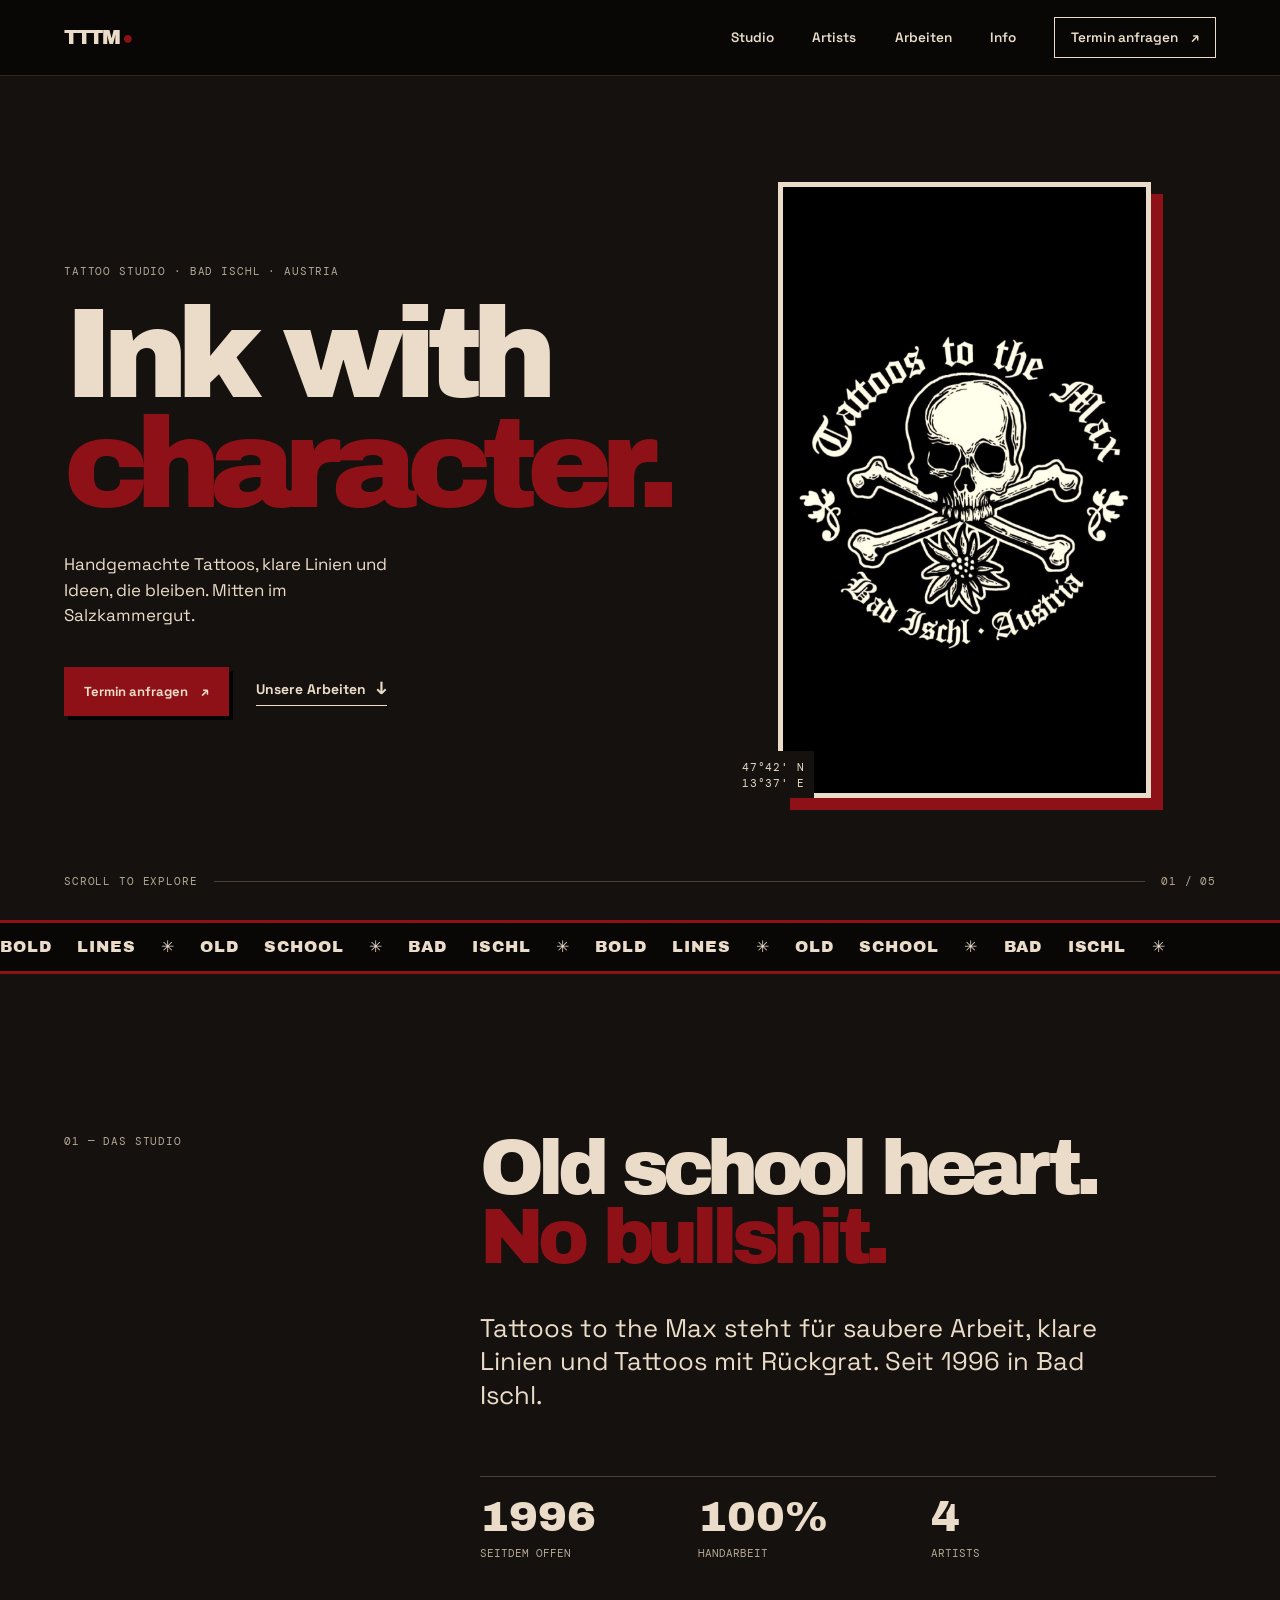
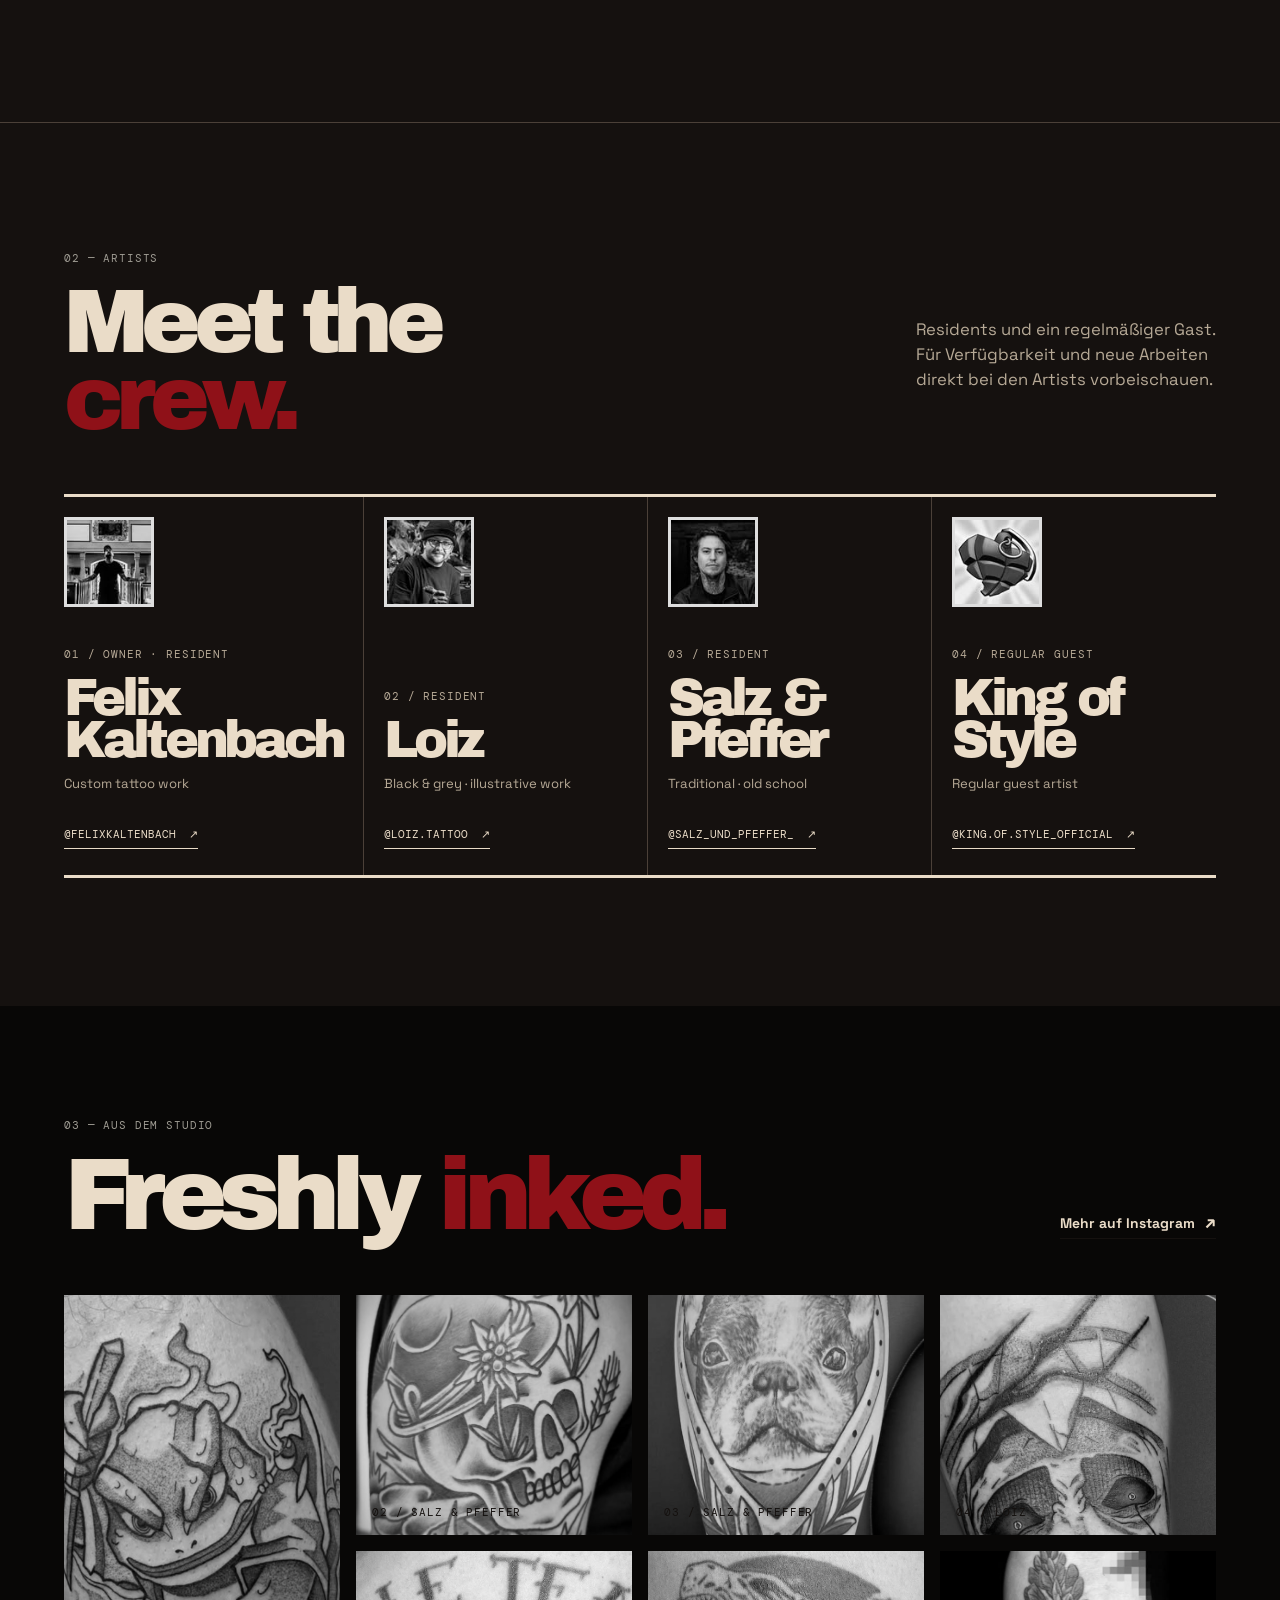
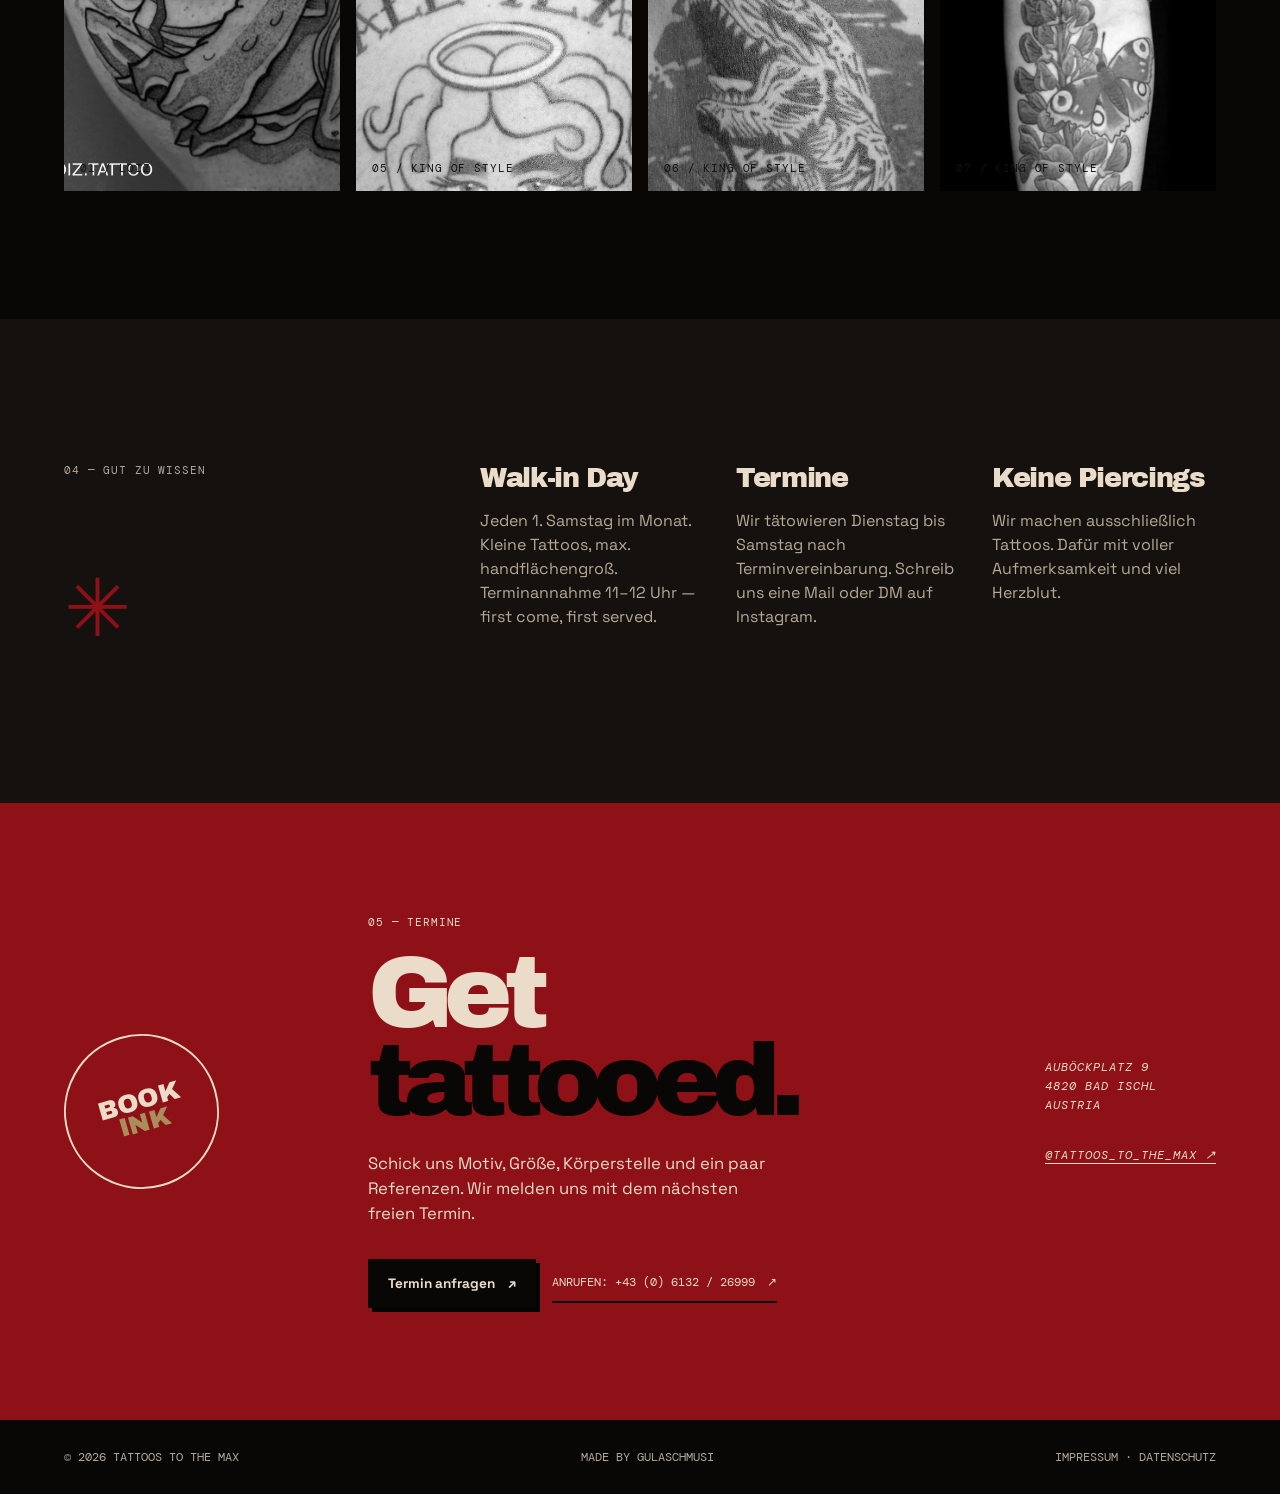
==== index.html @ 6d9c7379 "Build Tattoos to the Max studio site" ====
<!doctype html>
<html lang="de">
  <head>
    <meta charset="UTF-8" />
    <meta name="viewport" content="width=device-width, initial-scale=1.0" />
    <meta name="description" content="Tattoos to the Max ist dein Tattoo Studio in Bad Ischl. Old School, Black & Grey und individuelle Tattoos – seit 1996 im Salzkammergut." />
    <meta name="robots" content="index,follow,max-image-preview:large" />
    <link rel="canonical" href="https://tattoostothemax.at/" />
    <meta name="theme-color" content="#000000" />
    <meta property="og:type" content="website" />
    <meta property="og:locale" content="de_AT" />
    <meta property="og:site_name" content="Tattoos to the Max" />
    <meta property="og:title" content="Tattoos to the Max | Tattoo Studio Bad Ischl" />
    <meta property="og:description" content="Old School, Black & Grey und individuelle Tattoos in Bad Ischl – seit 1996." />
    <meta property="og:url" content="https://tattoostothemax.at/" />
    <meta property="og:image" content="https://tattoostothemax.at/assets/artists/studio-skull-logo.jpg" />
    <meta name="twitter:card" content="summary_large_image" />
    <meta name="twitter:title" content="Tattoos to the Max | Tattoo Studio Bad Ischl" />
    <meta name="twitter:description" content="Old School, Black & Grey und individuelle Tattoos in Bad Ischl – seit 1996." />
    <meta name="twitter:image" content="https://tattoostothemax.at/assets/artists/studio-skull-logo.jpg" />
    <link rel="icon" href="favicon.png" type="image/png" sizes="100x100" />
    <link rel="apple-touch-icon" href="apple-touch-icon.png" />
    <title>Tattoos to the Max | Tattoo Studio Bad Ischl</title>
    <link rel="preconnect" href="https://fonts.googleapis.com" />
    <link rel="preconnect" href="https://fonts.gstatic.com" crossorigin />
    <link href="https://fonts.googleapis.com/css2?family=Archivo+Black&family=DM+Mono:wght@400;500&family=Space+Grotesk:wght@400;500;600;700&display=swap" rel="stylesheet" />
    <link rel="stylesheet" href="styles.css" />
    <link rel="stylesheet" href="artist-section.css" />
    <script type="application/ld+json">
      {"@context":"https://schema.org","@graph":[
        {"@type":"LocalBusiness","@id":"https://tattoostothemax.at/#business","name":"Tattoos to the Max","description":"Tattoo Studio in Bad Ischl für Old School, Black & Grey und individuelle Tattoos.","url":"https://tattoostothemax.at/","logo":"https://tattoostothemax.at/assets/artists/studio-logo.jpg","image":"https://tattoostothemax.at/assets/artists/studio-skull-logo.jpg","telephone":"+43613226999","email":"tattoostothemax@aon.at","address":{"@type":"PostalAddress","streetAddress":"Auböckplatz 9","postalCode":"4820","addressLocality":"Bad Ischl","addressCountry":"AT"},"sameAs":["https://www.instagram.com/tattoos_to_the_max/"],"areaServed":"Salzkammergut, Oberösterreich, Austria","hasOfferCatalog":{"@type":"OfferCatalog","name":"Tattoo Services","itemListElement":[{"@type":"Offer","itemOffered":{"@type":"Service","name":"Custom Tattoos"}},{"@type":"Offer","itemOffered":{"@type":"Service","name":"Walk-in Tattoos"}}]}},
        {"@type":"WebSite","@id":"https://tattoostothemax.at/#website","url":"https://tattoostothemax.at/","name":"Tattoos to the Max","inLanguage":"de-AT","publisher":{"@id":"https://tattoostothemax.at/#business"}}
      ]}
    </script>
  </head>
  <body>
    <header class="site-header">
      <a class="brand" href="#top" aria-label="Tattoos to the Max Startseite">
        <span class="brand-mark">TTTM</span><span class="brand-dot">●</span>
      </a>
      <button class="menu-toggle" type="button" aria-expanded="false" aria-controls="site-nav">Menu <span>+</span></button>
      <nav id="site-nav" class="site-nav" aria-label="Hauptnavigation">
        <a href="#studio">Studio</a>
        <a href="#artists">Artists</a>
        <a href="#arbeiten">Arbeiten</a>
        <a href="#info">Info</a>
        <a href="#kontakt" class="nav-cta">Termin anfragen <span>↗</span></a>
      </nav>
    </header>

    <main id="top">
      <section class="hero section-pad">
        <div class="hero-copy">
          <p class="eyebrow">Tattoo studio · Bad Ischl · Austria</p>
          <h1>Ink with<br /><em>character.</em></h1>
          <p class="hero-intro">Handgemachte Tattoos, klare Linien und Ideen, die bleiben. Mitten im Salzkammergut.</p>
          <div class="hero-actions">
            <a class="button button-dark" href="#kontakt">Termin anfragen <span>↗</span></a>
            <a class="text-link" href="#arbeiten">Unsere Arbeiten <span>↓</span></a>
          </div>
        </div>
        <div class="hero-art" aria-label="Tattoo Artist bei der Arbeit">
          <div class="sunburst"></div>
          <div class="hero-image"></div>
          <span class="hero-caption mono">47°42' N<br />13°37' E</span>
        </div>
        <div class="hero-footer mono"><span>Scroll to explore</span><span class="line"></span><span>01 / 05</span></div>
      </section>

      <section class="marquee" aria-label="Studio Werte">
        <div>BOLD LINES <span>✳</span> OLD SCHOOL <span>✳</span> BAD ISCHL <span>✳</span> BOLD LINES <span>✳</span> OLD SCHOOL <span>✳</span> BAD ISCHL <span>✳</span></div>
      </section>

      <section id="studio" class="intro section-pad split-section">
        <div><p class="eyebrow">01 — Das Studio</p></div>
        <div class="section-content">
          <h2>Old school heart.<br /><span>No bullshit.</span></h2>
          <p class="large-copy">Tattoos to the Max steht für saubere Arbeit, klare Linien und Tattoos mit Rückgrat. Seit 1996 in Bad Ischl.</p>
          <div class="stat-row"><div><strong>1996</strong><small>seitdem offen</small></div><div><strong>100%</strong><small>handarbeit</small></div><div><strong>4</strong><small>artists</small></div></div>
        </div>
      </section>

      <section id="artists" class="artists-section section-pad">
        <div class="section-heading"><div><p class="eyebrow">02 — Artists</p><h2>Meet the<br /><em>crew.</em></h2></div><p class="artists-intro">Residents und ein regelmäßiger Gast. Für Verfügbarkeit und neue Arbeiten direkt bei den Artists vorbeischauen.</p></div>
        <div class="artist-list">
          <article class="artist-card"><img src="assets/artists/felix.jpg" alt="Profilbild von Felix Kaltenbach" /><div><p class="artist-number mono">01 / Owner · Resident</p><h3>Felix<br />Kaltenbach</h3><p>Custom tattoo work</p><a href="https://www.instagram.com/felixkaltenbach/" target="_blank" rel="noreferrer">@felixkaltenbach <span>↗</span></a></div></article>
          <article class="artist-card"><img src="assets/artists/loiz.jpg" alt="Profilbild von Loiz" /><div><p class="artist-number mono">02 / Resident</p><h3>Loiz</h3><p>Black &amp; grey · illustrative work</p><a href="https://www.instagram.com/loiz.tattoo/" target="_blank" rel="noreferrer">@loiz.tattoo <span>↗</span></a></div></article>
          <article class="artist-card"><img src="assets/artists/basti.jpg" alt="Profilbild von Salz und Pfeffer" /><div><p class="artist-number mono">03 / Resident</p><h3>Salz &amp;<br />Pfeffer</h3><p>Traditional · old school</p><a href="https://www.instagram.com/salz_und_pfeffer_/" target="_blank" rel="noreferrer">@salz_und_pfeffer_ <span>↗</span></a></div></article>
          <article class="artist-card"><img src="assets/artists/king-of-style.jpg" alt="Profilbild von King of Style" /><div><p class="artist-number mono">04 / Regular Guest</p><h3>King of<br />Style</h3><p>Regular guest artist</p><a href="https://www.instagram.com/king.of.style_official/" target="_blank" rel="noreferrer">@king.of.style_official <span>↗</span></a></div></article>
        </div>
      </section>

      <section id="arbeiten" class="work-section section-pad">
        <div class="section-heading"><div><p class="eyebrow">03 — Aus dem Studio</p><h2>Freshly <em>inked.</em></h2></div><a class="text-link" href="https://www.instagram.com/tattoos_to_the_max/" target="_blank" rel="noreferrer">Mehr auf Instagram <span>↗</span></a></div>
        <div class="gallery" data-gallery>
          <button class="gallery-card card-tall" data-full="assets/artists/loiz-frog.jpg" aria-label="Tattoo von Loiz öffnen"><img src="assets/artists/loiz-frog.jpg" alt="Frosch-Tattoo von Loiz" loading="lazy" /><span class="card-label">01 / Loiz</span></button>
          <button class="gallery-card card-wide" data-full="assets/artists/salz-skull.jpg" aria-label="Tattoo von Salz und Pfeffer öffnen"><img src="assets/artists/salz-skull.jpg" alt="Schädel-Tattoo von Salz und Pfeffer" loading="lazy" /><span class="card-label">02 / Salz &amp; Pfeffer</span></button>
          <button class="gallery-card card-small" data-full="assets/artists/salz-dog.jpg" aria-label="Tattoo von Salz und Pfeffer öffnen"><img src="assets/artists/salz-dog.jpg" alt="Hunde-Tattoo von Salz und Pfeffer" loading="lazy" /><span class="card-label">03 / Salz &amp; Pfeffer</span></button>
          <button class="gallery-card card-detail" data-full="assets/artists/studio-post-DJ4ioApMjQY.jpg" data-source="https://www.instagram.com/p/DJ4ioApMjQY/" aria-label="Tattoo von Loiz öffnen"><img src="assets/artists/studio-post-DJ4ioApMjQY.jpg" alt="Schwarz-rotes Tattoo von Loiz" loading="lazy" /><span class="card-label">04 / Loiz</span></button>
          <button class="gallery-card" data-full="assets/artists/king-post-DSNyYe8DBqb.jpg" data-source="https://www.instagram.com/p/DSNyYe8DBqb/?img_index=1" aria-label="Tattoo von King of Style öffnen"><img src="assets/artists/king-post-DSNyYe8DBqb.jpg" alt="Engel-Tattoo von King of Style" loading="lazy" /><span class="card-label">05 / King of Style</span></button>
          <button class="gallery-card" data-full="assets/artists/king-post-DQhZEXkjG8L.jpg" data-source="https://www.instagram.com/p/DQhZEXkjG8L/?img_index=1" aria-label="Tattoo von King of Style öffnen"><img src="assets/artists/king-post-DQhZEXkjG8L.jpg" alt="Dinosaurier-Tattoo von King of Style" loading="lazy" /><span class="card-label">06 / King of Style</span></button>
          <button class="gallery-card" data-full="assets/artists/king-post-C7vpgWMMiPl.jpg" data-source="https://www.instagram.com/p/C7vpgWMMiPl/" aria-label="Tattoo von King of Style öffnen"><img src="assets/artists/king-post-C7vpgWMMiPl.jpg" alt="Schmetterlings-Tattoo von King of Style" loading="lazy" /><span class="card-label">07 / King of Style</span></button>
        </div>
      </section>

      <section id="info" class="info-section section-pad split-section">
        <div><p class="eyebrow">04 — Gut zu wissen</p><span class="info-symbol">✳</span></div>
        <div class="info-grid section-content"><div><h3>Walk-in Day</h3><p>Jeden 1. Samstag im Monat. Kleine Tattoos, max. handflächengroß. Terminannahme 11–12 Uhr — first come, first served.</p></div><div><h3>Termine</h3><p>Wir tätowieren Dienstag bis Samstag nach Terminvereinbarung. Schreib uns eine Mail oder DM auf Instagram.</p></div><div><h3>Keine Piercings</h3><p>Wir machen ausschließlich Tattoos. Dafür mit voller Aufmerksamkeit und viel Herzblut.</p></div></div>
      </section>

      <section id="kontakt" class="contact-section section-pad"><div class="contact-stamp">BOOK<br /><span>INK</span></div><div class="contact-copy"><p class="eyebrow">05 — Termine</p><h2>Get<br /><em>tattooed.</em></h2><p class="contact-lede">Schick uns Motiv, Größe, Körperstelle und ein paar Referenzen. Wir melden uns mit dem nächsten freien Termin.</p><div class="contact-actions"><a class="button button-red" href="mailto:tattoostothemax@aon.at">Termin anfragen <span>↗</span></a><a class="phone-cta" href="tel:+43613226999">Anrufen: +43 (0) 6132 / 26999 <span>↗</span></a></div></div><address class="contact-details mono"><p>Auböckplatz 9<br />4820 Bad Ischl<br />Austria</p><p><a href="https://www.instagram.com/tattoos_to_the_max/" target="_blank" rel="noreferrer">@tattoos_to_the_max ↗</a></p></address></section>
    </main>

    <footer class="site-footer section-pad"><span>© 2026 Tattoos to the Max</span><span>Made by <a href="https://gulaschmusi.at" target="_blank" rel="noreferrer">Gulaschmusi</a></span><span><a href="impressum.html">Impressum</a> · <a href="datenschutz.html">Datenschutz</a></span></footer>
    <dialog class="lightbox" data-lightbox><button class="lightbox-close" data-close aria-label="Galerie schließen">×</button><img data-lightbox-image alt="" /></dialog>
    <script src="script.js"></script>
  </body>
</html>
---- styles.css ----
:root{--paper:#f4efe5;--ink:#151515;--red:#e43d2e;--yellow:#f2bd35;--muted:#716e66;--border:#cfc8bb;--display:'Archivo Black',Impact,sans-serif;--body:'Space Grotesk',Arial,sans-serif;--mono:'DM Mono',monospace}*{box-sizing:border-box}html{scroll-behavior:smooth}body{margin:0;background:var(--paper);color:var(--ink);font-family:var(--body);font-size:16px}a{color:inherit;text-decoration:none}button{font:inherit}.section-pad{padding-left:clamp(1.25rem,5vw,6.5rem);padding-right:clamp(1.25rem,5vw,6.5rem)}.mono,.eyebrow,.card-label{font-family:var(--mono);font-size:.67rem;letter-spacing:.08em;text-transform:uppercase}.eyebrow{color:var(--muted);margin:0}.site-header{height:76px;display:flex;align-items:center;justify-content:space-between;padding:0 clamp(1.25rem,5vw,6.5rem);border-bottom:1px solid var(--border);position:relative;z-index:5}.brand{font-family:var(--display);font-size:1.25rem;letter-spacing:-.07em}.brand-dot{color:var(--red);font-size:.9em;margin-left:3px}.menu-toggle{display:none;border:0;background:none;text-transform:uppercase;font:500 .7rem var(--mono)}.menu-toggle span{font-size:1.1rem;margin-left:8px}.site-nav{display:flex;align-items:center;gap:clamp(1.4rem,3vw,3.5rem);font-size:.85rem;font-weight:600}.nav-cta{border:1px solid var(--ink);border-radius:100px;padding:.7rem 1rem}.nav-cta span,.button span{margin-left:.6rem}.hero{min-height:calc(100vh - 76px);display:grid;grid-template-columns:1fr 1fr;align-items:center;position:relative;padding-top:4rem;padding-bottom:5rem;overflow:hidden}.hero-copy{position:relative;z-index:1}.hero h1,.contact-section h2,.section-heading h2{font:normal clamp(4.3rem,10vw,10.5rem)/.86 var(--display);letter-spacing:-.085em;margin:1.4rem 0 2rem}.hero h1 em,.section-heading h2 em,.contact-section h2 em{font-style:normal;color:var(--red)}.hero-intro{max-width:330px;line-height:1.5;color:#4d4a44}.hero-actions{display:flex;align-items:center;gap:1.7rem;margin-top:2.4rem}.button{display:inline-block;padding:1rem 1.25rem;border-radius:100px;font-size:.82rem;font-weight:700;transition:transform .2s}.button:hover{transform:translateY(-3px)}.button-dark{background:var(--ink);color:var(--paper)}.button-red{background:var(--red);color:var(--paper);font-size:.85rem}.text-link{font-size:.8rem;font-weight:700;border-bottom:1px solid var(--ink);padding-bottom:.35rem}.text-link span{font-size:1.1rem;margin-left:.4rem}.hero-art{height:min(78vh,700px);position:relative;margin-left:5%;align-self:stretch;display:flex;align-items:center;justify-content:center}.hero-image{height:88%;width:74%;background:linear-gradient(150deg,transparent 10%,rgba(0,0,0,.1)),url('https://images.unsplash.com/photo-1590246814883-57c511e15b4c?auto=format&fit=crop&w=1000&q=85') center/cover;filter:grayscale(1);position:relative;z-index:1}.sunburst{position:absolute;width:72%;aspect-ratio:1;background:repeating-conic-gradient(from 5deg,#f2bd35 0 8deg,transparent 8deg 19deg);border-radius:50%;opacity:.9}.hero-sticker{position:absolute;z-index:2;right:0;top:14%;background:var(--red);color:var(--paper);border-radius:50%;width:112px;height:112px;display:grid;place-content:center;text-align:center;font:normal 1.05rem/.9 var(--display);transform:rotate(13deg)}.hero-sticker b{color:var(--yellow)}.hero-caption{position:absolute;z-index:2;bottom:6%;left:4%;line-height:1.5}.hero-footer{position:absolute;bottom:2rem;left:clamp(1.25rem,5vw,6.5rem);right:clamp(1.25rem,5vw,6.5rem);display:flex;align-items:center;gap:1rem;color:var(--muted)}.hero-footer .line{height:1px;background:var(--border);flex:1}.marquee{background:var(--red);color:var(--paper);white-space:nowrap;overflow:hidden;padding:.9rem 0;font:normal 1rem var(--display);letter-spacing:.06em}.marquee div{word-spacing:1.2rem;animation:move 25s linear infinite}@keyframes move{to{transform:translateX(-30%)}}.split-section{display:grid;grid-template-columns:1fr 2fr;gap:3rem}.intro{padding-top:10rem;padding-bottom:10rem}.section-content h2{font:normal clamp(3rem,6vw,6.6rem)/.9 var(--display);letter-spacing:-.08em;margin:0 0 2.5rem}.section-content h2 span{color:var(--red)}.large-copy{max-width:650px;font-size:clamp(1.2rem,2vw,1.8rem);line-height:1.3}.stat-row{display:flex;gap:clamp(2rem,8vw,8rem);margin-top:4rem;border-top:1px solid var(--border);padding-top:1rem}.stat-row strong{font:normal 2.7rem var(--display);display:block}.stat-row small{font: .68rem var(--mono);text-transform:uppercase;color:var(--muted)}.work-section{background:var(--ink);color:var(--paper);padding-top:7rem;padding-bottom:8rem}.section-heading{display:flex;justify-content:space-between;align-items:end;margin-bottom:3.5rem}.section-heading .eyebrow{color:#9e9b92}.section-heading h2{font-size:clamp(3.8rem,8vw,8rem);margin:1.2rem 0 0}.section-heading .text-link{border-color:var(--paper)}.gallery{display:grid;grid-template-columns:1.05fr 1.5fr .75fr;grid-template-rows:310px 220px;gap:1rem}.gallery-card{border:0;padding:0;overflow:hidden;position:relative;background:#333;text-align:left;color:var(--paper);cursor:pointer}.gallery-card img{width:100%;height:100%;object-fit:cover;filter:grayscale(1);transition:transform .5s,filter .5s}.gallery-card:hover img{transform:scale(1.05);filter:grayscale(0)}.card-tall{grid-row:span 2}.card-wide{grid-column:span 1}.card-small{grid-column:3}.card-label{position:absolute;bottom:1rem;left:1rem}.info-section{padding-top:9rem;padding-bottom:9rem}.info-symbol{color:var(--red);font-size:5rem;display:block;margin-top:5rem}.info-grid{display:grid;grid-template-columns:repeat(3,1fr);gap:2rem}.info-grid h3{font:normal 1.7rem var(--display);letter-spacing:-.05em;margin:0 0 1rem}.info-grid p{color:var(--muted);font-size:.92rem;line-height:1.5;margin:0}.contact-section{background:var(--yellow);display:grid;grid-template-columns:1fr 2fr 1fr;gap:2rem;align-items:center;padding-top:7rem;padding-bottom:7rem;position:relative;overflow:hidden}.contact-section h2{font-size:clamp(4rem,8vw,8rem);margin:1.2rem 0 2.5rem}.contact-stamp{border:2px solid var(--ink);border-radius:50%;width:155px;height:155px;display:grid;place-content:center;text-align:center;font:normal 1.6rem/.85 var(--display);transform:rotate(-16deg)}.contact-stamp span{color:var(--red)}.contact-details{font-size:.72rem;line-height:1.5;justify-self:end}.contact-details p+p{margin-top:2rem}.contact-details a{text-decoration:underline;text-underline-offset:4px}.site-footer{min-height:74px;display:flex;align-items:center;justify-content:space-between;gap:1rem;font: .6rem var(--mono);text-transform:uppercase;color:var(--muted)}.lightbox{border:0;padding:0;background:transparent;max-width:min(90vw,1000px)}.lightbox::backdrop{background:rgba(0,0,0,.88)}.lightbox img{max-width:90vw;max-height:85vh;display:block}.lightbox-close{position:absolute;right:-2.5rem;top:-1rem;background:none;border:0;color:white;font-size:2.5rem;cursor:pointer}@media(max-width:700px){.site-header{height:68px}.menu-toggle{display:block}.site-nav{display:none;position:absolute;top:68px;left:0;right:0;background:var(--paper);border-bottom:1px solid var(--border);padding:1.5rem 1.25rem;flex-direction:column;align-items:stretch;gap:1.2rem}.site-nav.is-open{display:flex}.nav-cta{text-align:center}.hero{display:block;min-height:auto;padding-top:3.5rem;padding-bottom:5rem}.hero h1{font-size:clamp(4.1rem,20vw,7rem)}.hero-art{height:470px;margin:3rem -1.25rem 0}.hero-image{width:68%;height:87%}.sunburst{width:75%}.hero-sticker{right:8%;top:12%}.hero-footer{bottom:1.4rem}.split-section{display:block}.intro,.info-section{padding-top:6rem;padding-bottom:6rem}.intro .eyebrow,.info-section .eyebrow{margin-bottom:3rem}.stat-row{gap:1.5rem;justify-content:space-between}.stat-row strong{font-size:2rem}.stat-row small{font-size:.55rem}.work-section{padding-top:5rem;padding-bottom:5rem}.section-heading{display:block}.section-heading .text-link{display:inline-block;margin-top:1rem}.gallery{display:grid;grid-template-columns:1fr 1fr;grid-template-rows:260px 200px}.card-tall{grid-row:span 1}.card-wide{grid-column:span 2;grid-row:2}.card-small{grid-column:auto;display:none}.info-symbol{margin-top:0;margin-bottom:3rem}.info-grid{display:block}.info-grid>div{padding:1.4rem 0;border-top:1px solid var(--border)}.contact-section{display:block;padding-top:5rem;padding-bottom:5rem}.contact-stamp{position:absolute;right:-2rem;top:2rem;width:120px;height:120px;font-size:1.2rem}.contact-details{margin-top:4rem;display:flex;justify-content:space-between;gap:1rem}.site-footer{padding-top:1.5rem;padding-bottom:1.5rem;display:block;line-height:2}.site-footer span{display:block}.site-footer span:nth-child(2){display:none}.lightbox-close{right:0;top:-3rem}}
---- artist-section.css ----
.hero-image{background-image:url('assets/artists/studio-skull-logo.jpg');background-position:center;background-size:contain;background-repeat:no-repeat;background-color:#000;filter:none;border:5px solid var(--ink);box-shadow:12px 12px 0 var(--red)}
.sunburst{display:none}
:root{--paper:#15110f;--ink:#eadcc8;--red:#8f1118;--yellow:#a98d5b;--muted:#b6a996;--border:#4b4038}
body{font-size:17px}.hero-intro{font-size:1.06rem}.large-copy{font-size:clamp(1.3rem,2vw,1.9rem)}.artists-intro{font-size:1.04rem}.artist-card p:not(.artist-number){font-size:.9rem}.info-grid p{font-size:1rem}.contact-details{font-size:.78rem}.text-link{font-size:.87rem}.site-footer{font-size:.75rem}
.hero-intro{color:var(--ink)}.contact-lede{max-width:420px;line-height:1.5;margin:-.8rem 0 2rem;font-size:1.04rem}.contact-section .eyebrow{color:var(--ink)}.contact-section h2 em{color:#080706}
.contact-actions{display:flex;flex-wrap:wrap;align-items:center;gap:1rem}.phone-cta{font:.75rem var(--mono);text-transform:uppercase;border-bottom:2px solid #080706;padding:.65rem 0}.phone-cta span{margin-left:.35rem}
.site-header{background:#080706;color:var(--ink);border-bottom-color:#332720}.brand-dot{color:var(--red)}.nav-cta{border-color:var(--ink)}
.button,.nav-cta{border-radius:0}.button{box-shadow:4px 4px 0 #050404}.button-dark{background:var(--red);color:var(--ink)}.button-red{background:#080706;color:var(--ink);box-shadow:4px 4px 0 #050404}
.hero-sticker{display:none}.hero-art{margin-left:8%}.hero-caption{background:var(--paper);padding:.45rem .55rem;color:var(--ink)}
.marquee{background:#080706;color:var(--ink);border-top:3px solid var(--red);border-bottom:3px solid var(--red)}
.work-section{background:#080706;color:var(--ink)}.contact-section{background:var(--red);color:var(--ink)}.contact-stamp{border-color:var(--ink)}.contact-stamp span{color:var(--yellow)}.site-footer{background:#080706;color:var(--muted)}
.gallery{grid-template-columns:repeat(4,minmax(0,1fr));grid-template-rows:repeat(2,240px);grid-auto-rows:240px}.card-small{grid-column:3}
@media(max-width:950px){.gallery{grid-template-columns:repeat(2,minmax(0,1fr));grid-template-rows:none;grid-auto-rows:250px}.card-tall{grid-row:span 1}.card-wide,.card-small{grid-column:auto;grid-row:auto}.card-small{display:block}}
.artists-section{padding-top:8rem;padding-bottom:8rem;border-top:1px solid var(--border)}
.artists-section .section-heading{align-items:start}.artists-section .section-heading h2{font-size:clamp(3.8rem,7vw,7.2rem)}
.artists-intro{max-width:300px;margin:4.2rem 0 0;line-height:1.5;color:var(--muted)}
.artist-list{display:grid;grid-template-columns:repeat(4,1fr);border-top:3px solid var(--ink);border-bottom:3px solid var(--ink)}
.artist-card{padding:1.25rem 1.25rem 2rem 0;min-height:350px;border-right:1px solid var(--border);display:flex;flex-direction:column;justify-content:space-between}
.artist-card:not(:first-child){padding-left:1.25rem}.artist-card:last-child{border-right:0}
.artist-card img{width:90px;height:90px;border-radius:0;object-fit:cover;filter:grayscale(1);border:3px solid var(--ink)}
.artist-number{color:var(--muted);margin:2.5rem 0 1rem}.artist-card h3{font:normal clamp(2.3rem,4vw,4.5rem)/.82 var(--display);letter-spacing:-.08em;margin:0}
.artist-card p:not(.artist-number){font-size:.82rem;color:var(--muted);margin:.9rem 0 1.8rem}.artist-card a{font:.68rem var(--mono);text-transform:uppercase;border-bottom:1px solid var(--ink);padding-bottom:.4rem}.artist-card a span{margin-left:.35rem}
@media(max-width:950px) and (min-width:701px){.artist-list{grid-template-columns:repeat(2,1fr)}.artist-card:nth-child(2){border-right:0}.artist-card:nth-child(-n+2){border-bottom:1px solid var(--border)}}
@media(max-width:700px){.artists-section{padding-top:6rem;padding-bottom:6rem}.artists-intro{margin:1.5rem 0 0}.artist-list{display:block;margin-top:3rem}.artist-card,.artist-card:not(:first-child){min-height:0;padding:1.5rem 0;border-right:0;border-bottom:1px solid var(--border);display:grid;grid-template-columns:90px 1fr;gap:1.2rem}.artist-card img{grid-row:span 2}.artist-number{margin:0 0 .7rem}.artist-card p:not(.artist-number){margin:.7rem 0 1rem}}
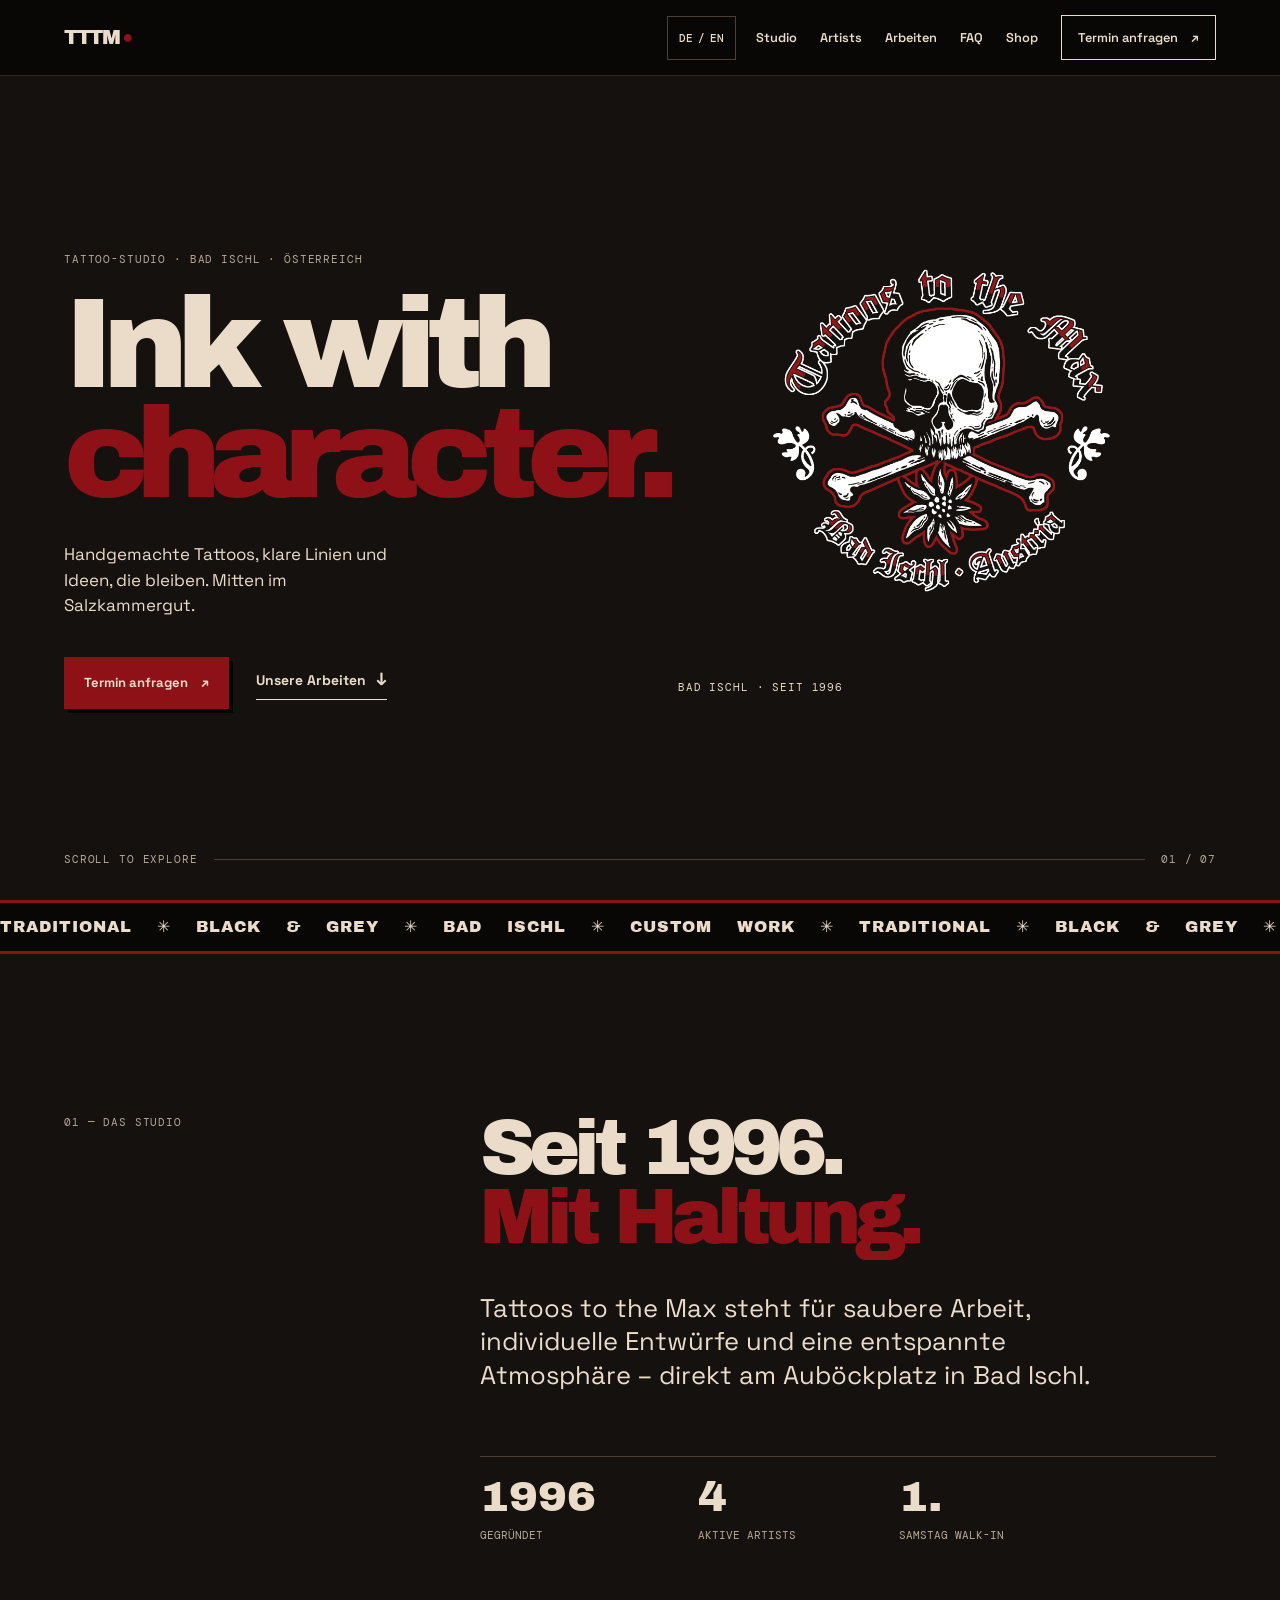
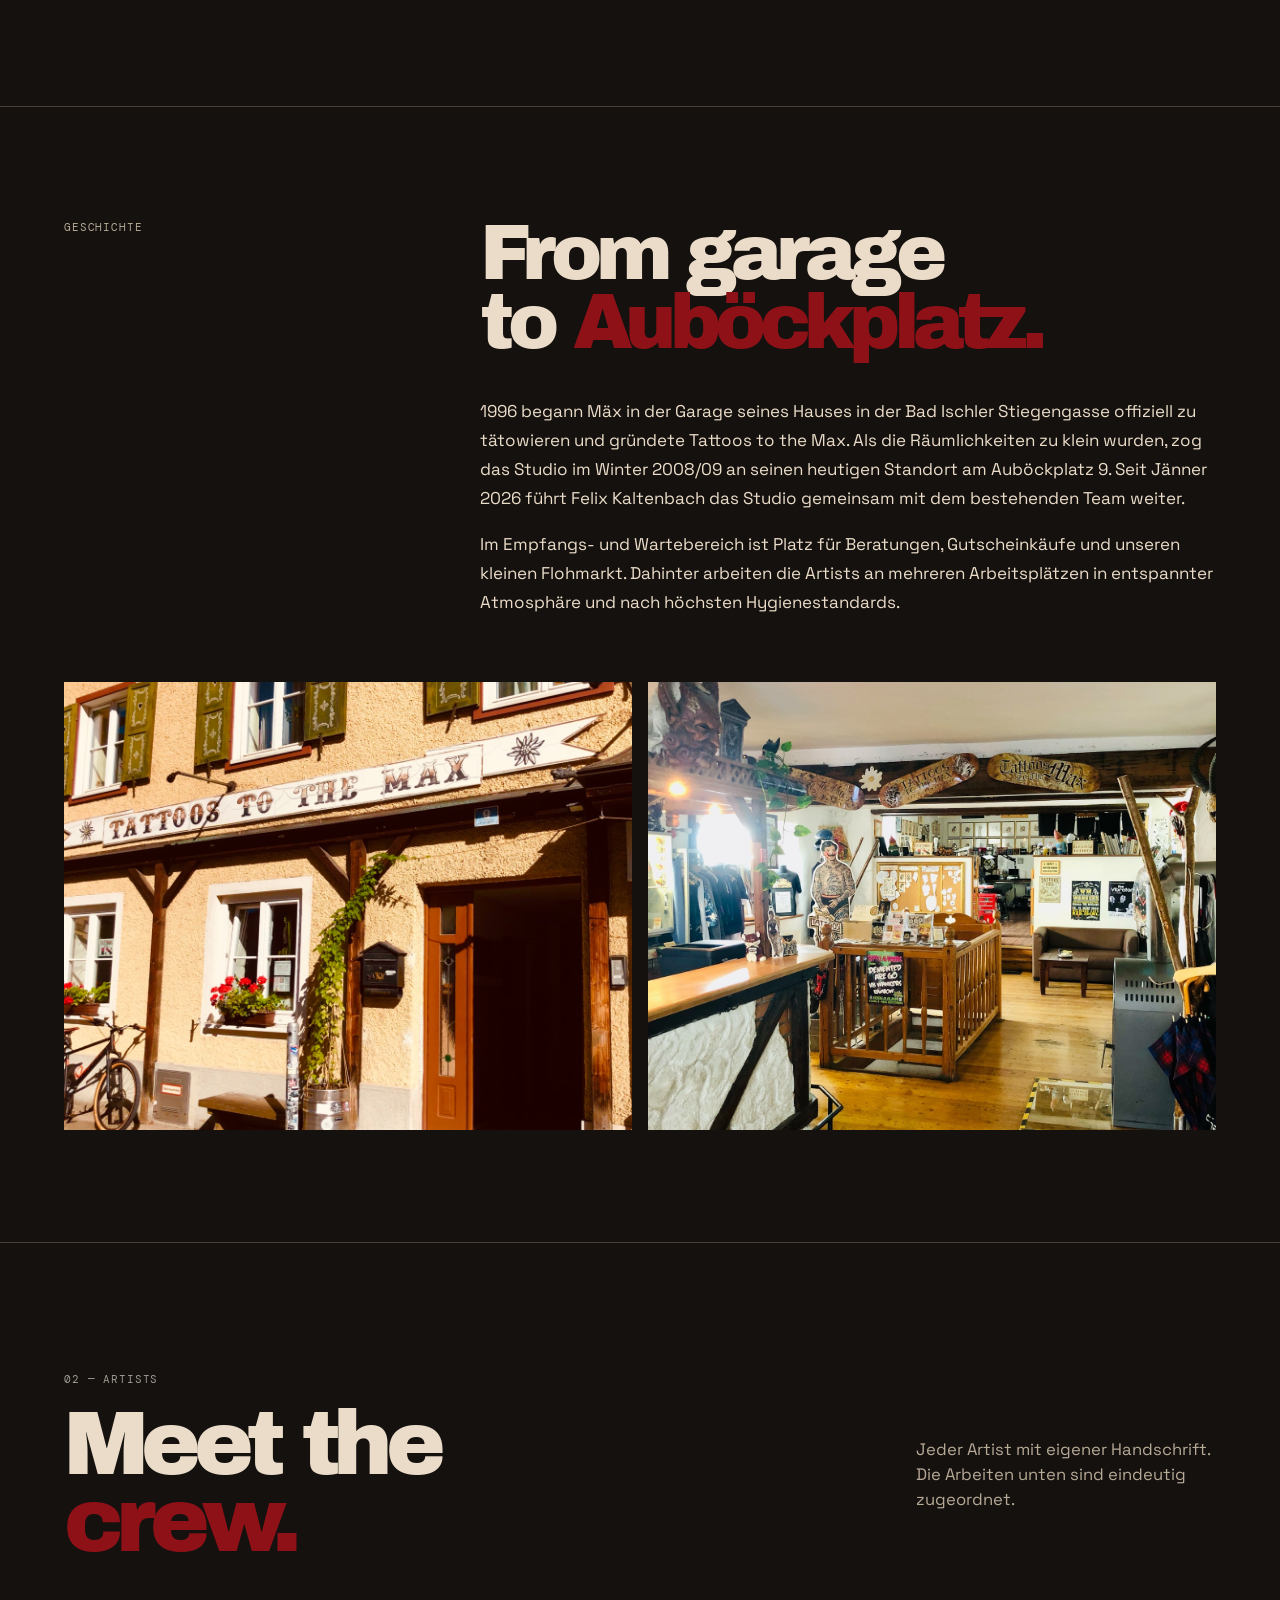
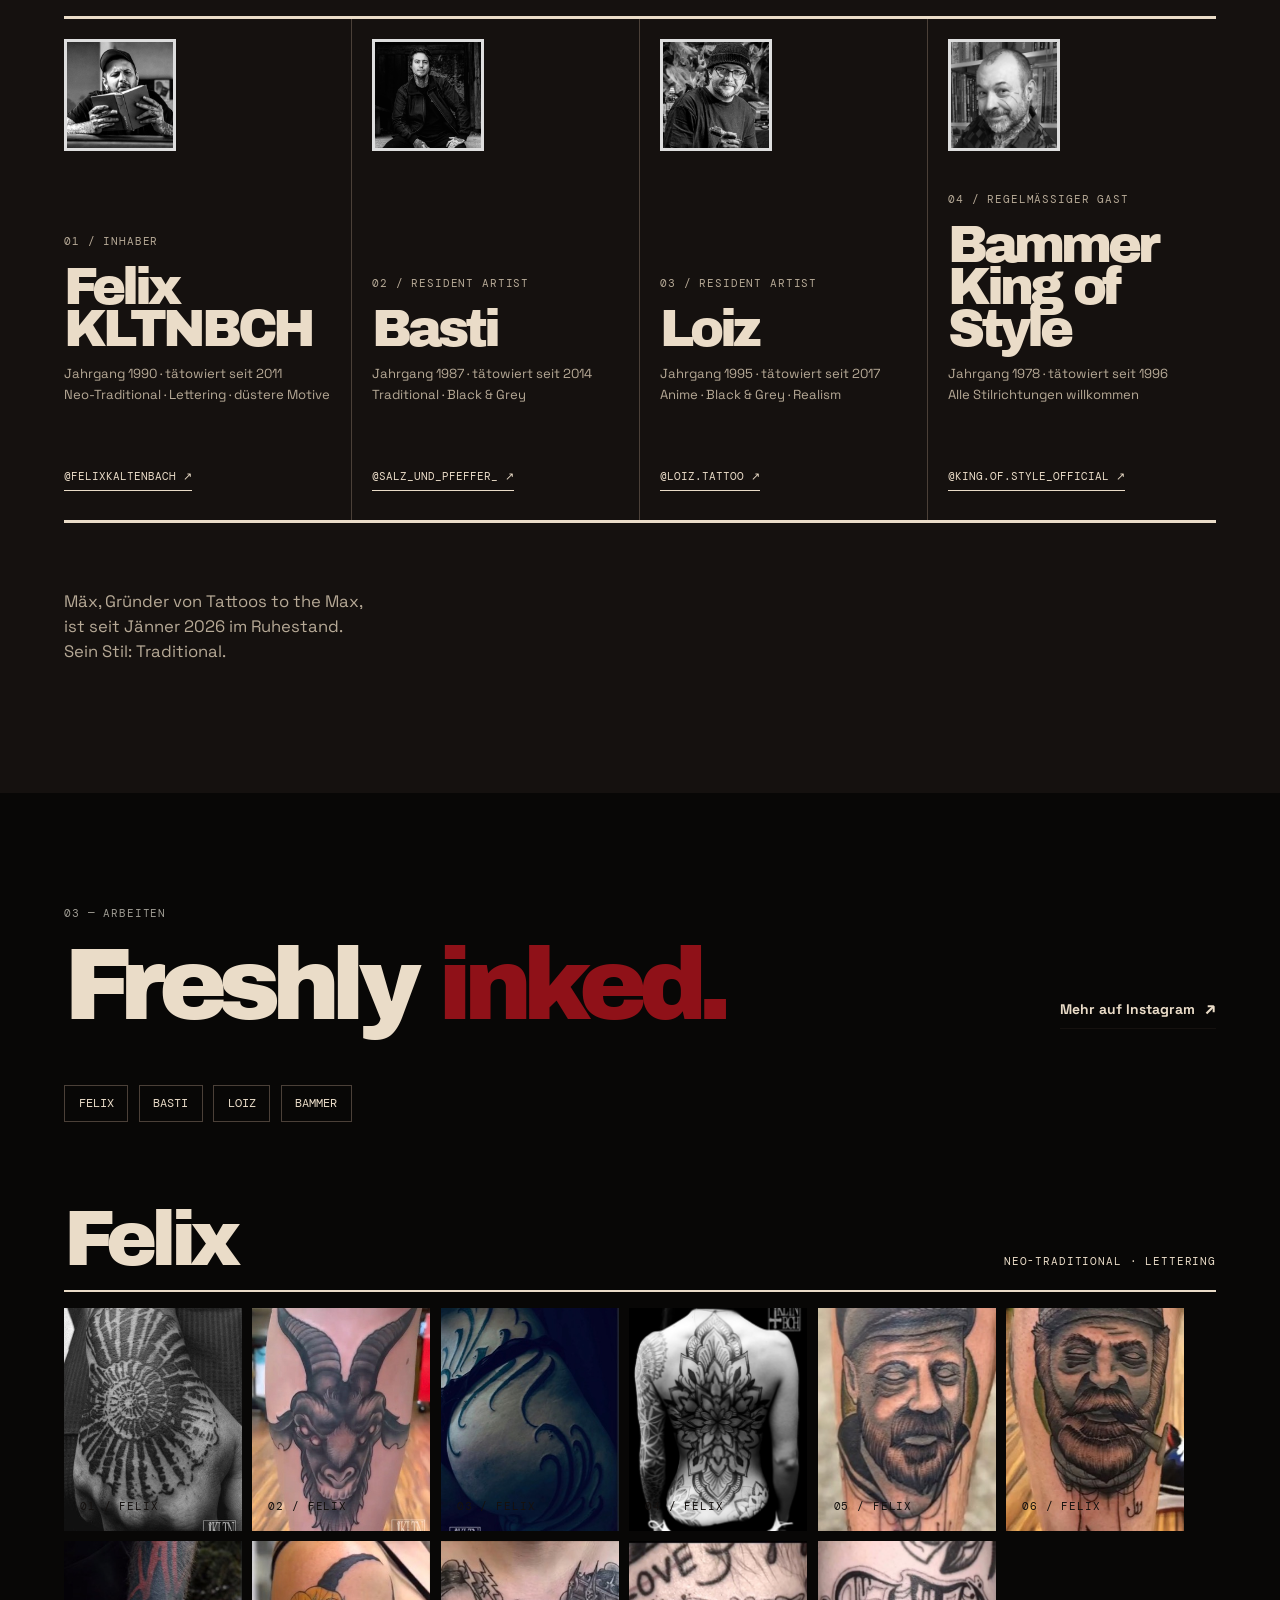
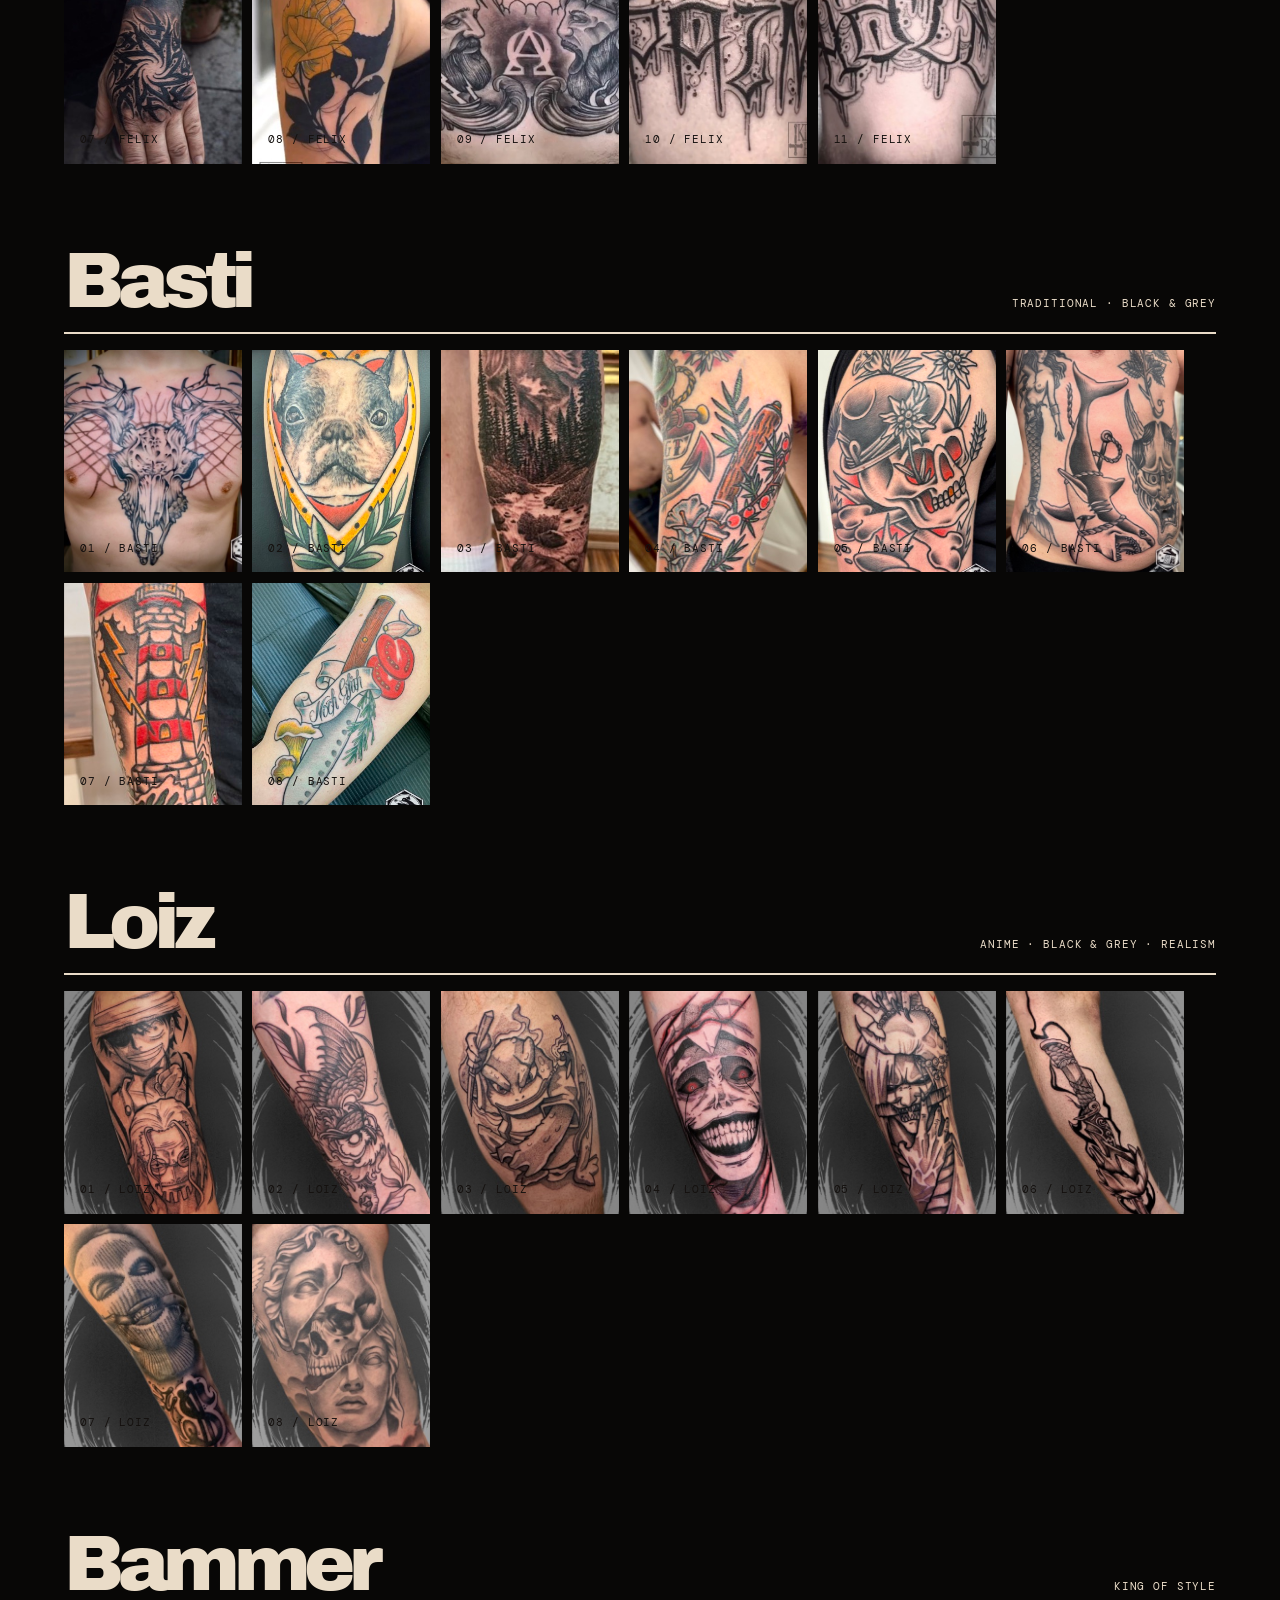
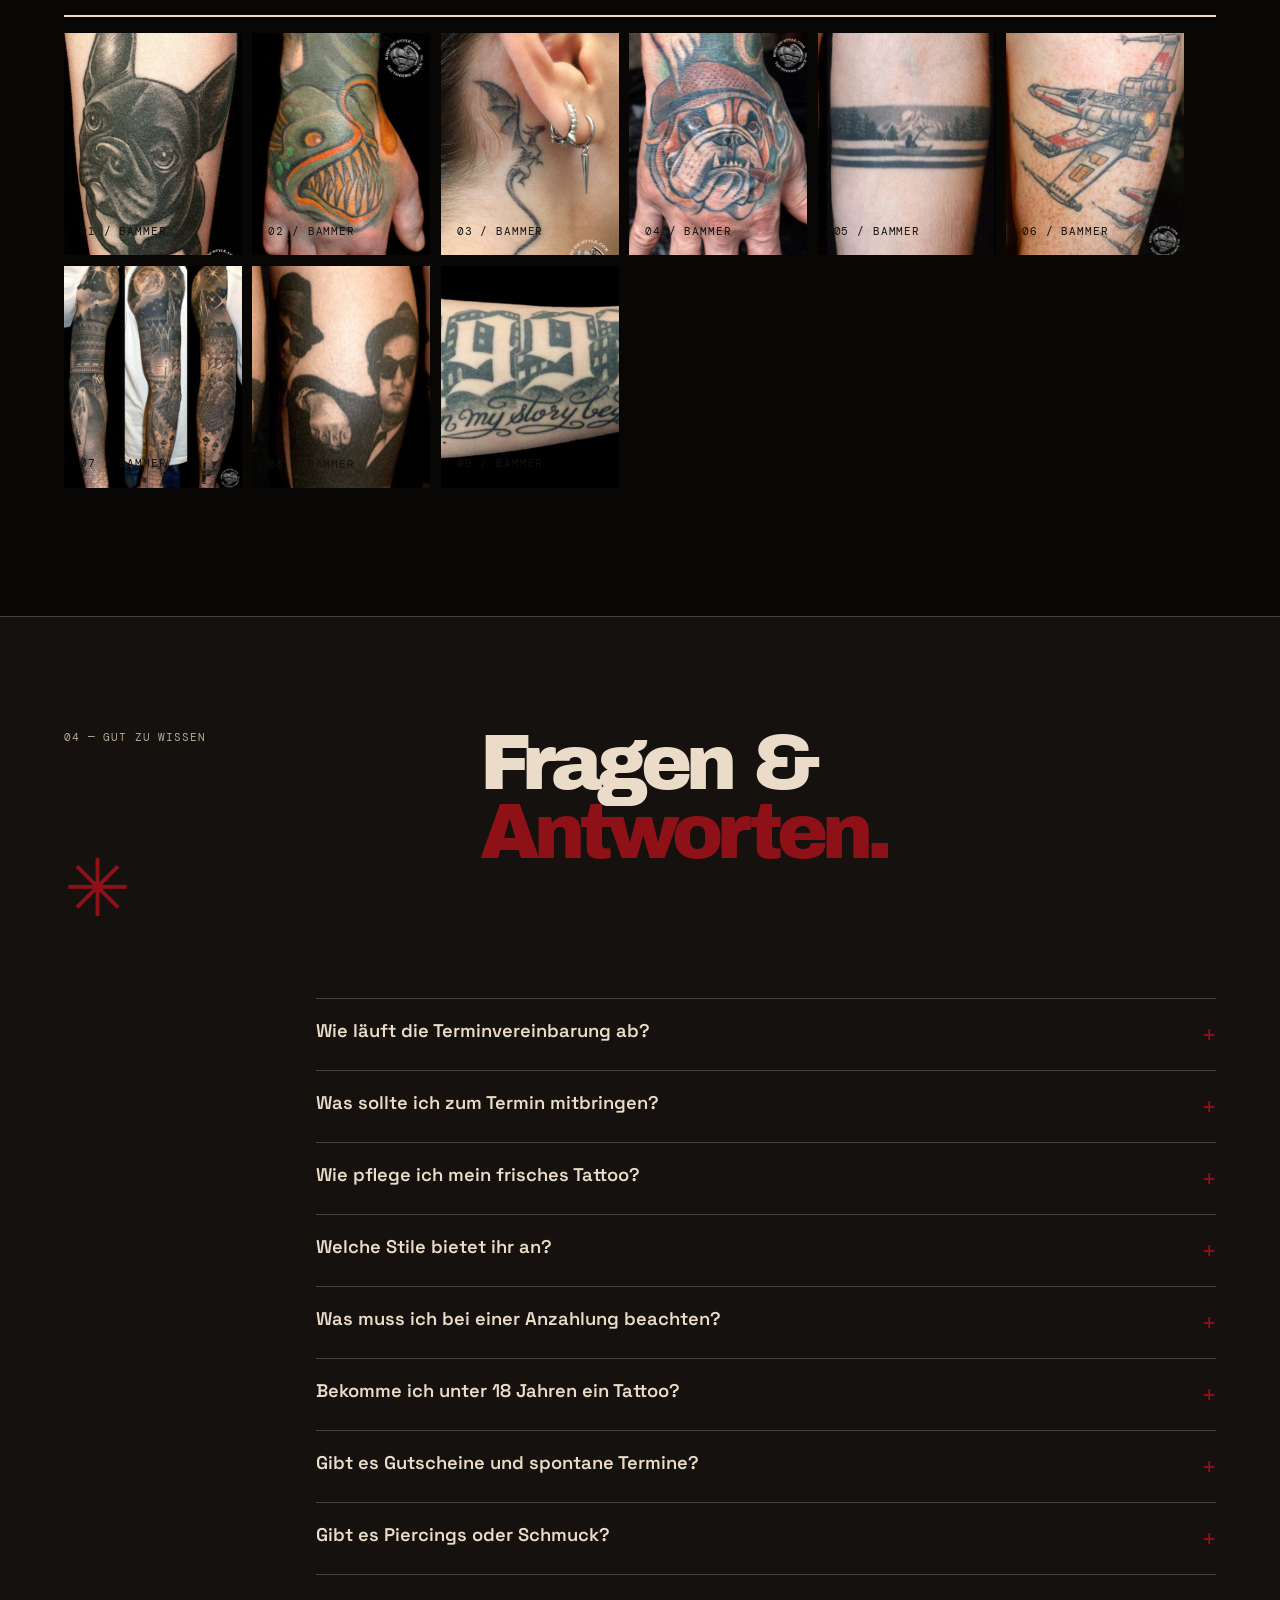
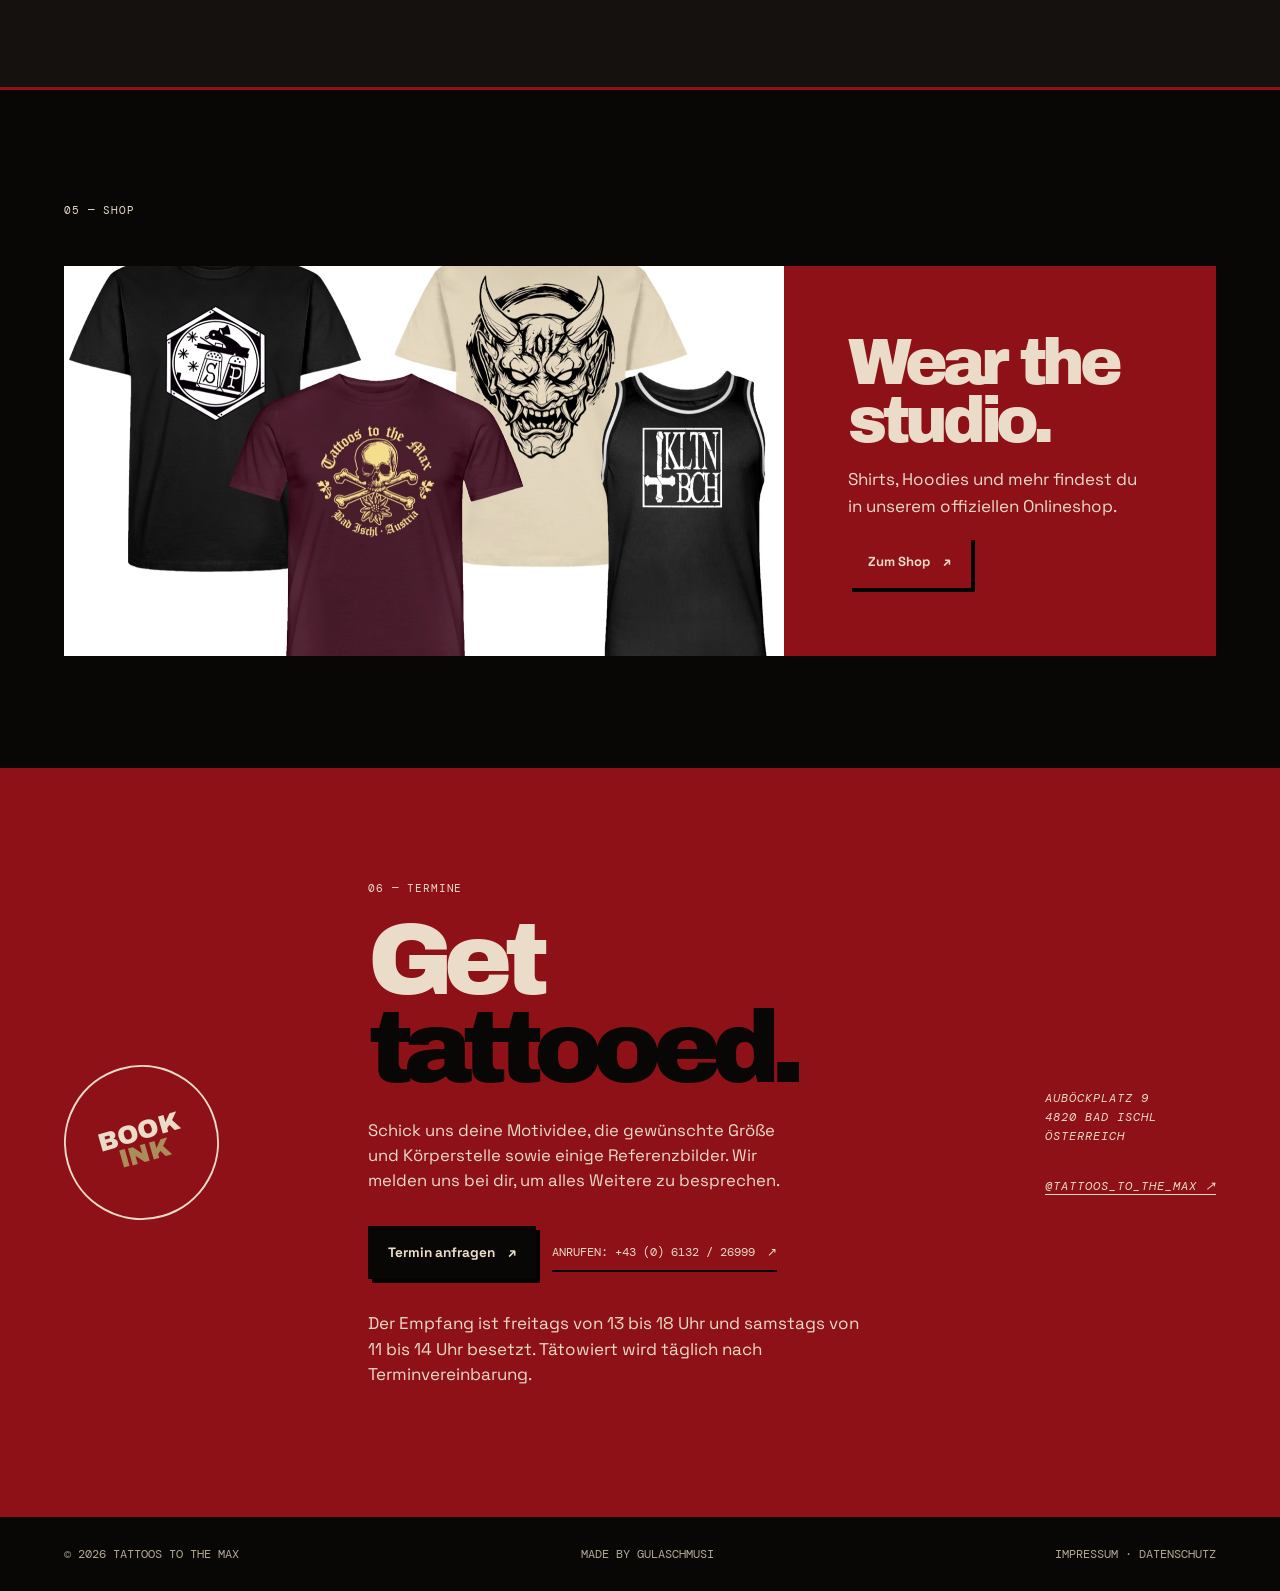
==== commit 8491cf9b: "update" ====
--- a/index.html
+++ b/index.html
@@ -1,118 +1,63 @@
 <!doctype html>
 <html lang="de">
-  <head>
-    <meta charset="UTF-8" />
-    <meta name="viewport" content="width=device-width, initial-scale=1.0" />
-    <meta name="description" content="Tattoos to the Max ist dein Tattoo Studio in Bad Ischl. Old School, Black & Grey und individuelle Tattoos – seit 1996 im Salzkammergut." />
-    <meta name="robots" content="index,follow,max-image-preview:large" />
-    <link rel="canonical" href="https://tattoostothemax.at/" />
-    <meta name="theme-color" content="#000000" />
-    <meta property="og:type" content="website" />
-    <meta property="og:locale" content="de_AT" />
-    <meta property="og:site_name" content="Tattoos to the Max" />
-    <meta property="og:title" content="Tattoos to the Max | Tattoo Studio Bad Ischl" />
-    <meta property="og:description" content="Old School, Black & Grey und individuelle Tattoos in Bad Ischl – seit 1996." />
-    <meta property="og:url" content="https://tattoostothemax.at/" />
-    <meta property="og:image" content="https://tattoostothemax.at/assets/artists/studio-skull-logo.jpg" />
-    <meta name="twitter:card" content="summary_large_image" />
-    <meta name="twitter:title" content="Tattoos to the Max | Tattoo Studio Bad Ischl" />
-    <meta name="twitter:description" content="Old School, Black & Grey und individuelle Tattoos in Bad Ischl – seit 1996." />
-    <meta name="twitter:image" content="https://tattoostothemax.at/assets/artists/studio-skull-logo.jpg" />
-    <link rel="icon" href="favicon.png" type="image/png" sizes="100x100" />
-    <link rel="apple-touch-icon" href="apple-touch-icon.png" />
-    <title>Tattoos to the Max | Tattoo Studio Bad Ischl</title>
-    <link rel="preconnect" href="https://fonts.googleapis.com" />
-    <link rel="preconnect" href="https://fonts.gstatic.com" crossorigin />
-    <link href="https://fonts.googleapis.com/css2?family=Archivo+Black&family=DM+Mono:wght@400;500&family=Space+Grotesk:wght@400;500;600;700&display=swap" rel="stylesheet" />
-    <link rel="stylesheet" href="styles.css" />
-    <link rel="stylesheet" href="artist-section.css" />
-    <script type="application/ld+json">
-      {"@context":"https://schema.org","@graph":[
-        {"@type":"LocalBusiness","@id":"https://tattoostothemax.at/#business","name":"Tattoos to the Max","description":"Tattoo Studio in Bad Ischl für Old School, Black & Grey und individuelle Tattoos.","url":"https://tattoostothemax.at/","logo":"https://tattoostothemax.at/assets/artists/studio-logo.jpg","image":"https://tattoostothemax.at/assets/artists/studio-skull-logo.jpg","telephone":"+43613226999","email":"tattoostothemax@aon.at","address":{"@type":"PostalAddress","streetAddress":"Auböckplatz 9","postalCode":"4820","addressLocality":"Bad Ischl","addressCountry":"AT"},"sameAs":["https://www.instagram.com/tattoos_to_the_max/"],"areaServed":"Salzkammergut, Oberösterreich, Austria","hasOfferCatalog":{"@type":"OfferCatalog","name":"Tattoo Services","itemListElement":[{"@type":"Offer","itemOffered":{"@type":"Service","name":"Custom Tattoos"}},{"@type":"Offer","itemOffered":{"@type":"Service","name":"Walk-in Tattoos"}}]}},
-        {"@type":"WebSite","@id":"https://tattoostothemax.at/#website","url":"https://tattoostothemax.at/","name":"Tattoos to the Max","inLanguage":"de-AT","publisher":{"@id":"https://tattoostothemax.at/#business"}}
-      ]}
-    </script>
-  </head>
-  <body>
-    <header class="site-header">
-      <a class="brand" href="#top" aria-label="Tattoos to the Max Startseite">
-        <span class="brand-mark">TTTM</span><span class="brand-dot">●</span>
-      </a>
-      <button class="menu-toggle" type="button" aria-expanded="false" aria-controls="site-nav">Menu <span>+</span></button>
-      <nav id="site-nav" class="site-nav" aria-label="Hauptnavigation">
-        <a href="#studio">Studio</a>
-        <a href="#artists">Artists</a>
-        <a href="#arbeiten">Arbeiten</a>
-        <a href="#info">Info</a>
-        <a href="#kontakt" class="nav-cta">Termin anfragen <span>↗</span></a>
-      </nav>
-    </header>
-
-    <main id="top">
-      <section class="hero section-pad">
-        <div class="hero-copy">
-          <p class="eyebrow">Tattoo studio · Bad Ischl · Austria</p>
-          <h1>Ink with<br /><em>character.</em></h1>
-          <p class="hero-intro">Handgemachte Tattoos, klare Linien und Ideen, die bleiben. Mitten im Salzkammergut.</p>
-          <div class="hero-actions">
-            <a class="button button-dark" href="#kontakt">Termin anfragen <span>↗</span></a>
-            <a class="text-link" href="#arbeiten">Unsere Arbeiten <span>↓</span></a>
-          </div>
-        </div>
-        <div class="hero-art" aria-label="Tattoo Artist bei der Arbeit">
-          <div class="sunburst"></div>
-          <div class="hero-image"></div>
-          <span class="hero-caption mono">47°42' N<br />13°37' E</span>
-        </div>
-        <div class="hero-footer mono"><span>Scroll to explore</span><span class="line"></span><span>01 / 05</span></div>
-      </section>
-
-      <section class="marquee" aria-label="Studio Werte">
-        <div>BOLD LINES <span>✳</span> OLD SCHOOL <span>✳</span> BAD ISCHL <span>✳</span> BOLD LINES <span>✳</span> OLD SCHOOL <span>✳</span> BAD ISCHL <span>✳</span></div>
-      </section>
-
-      <section id="studio" class="intro section-pad split-section">
-        <div><p class="eyebrow">01 — Das Studio</p></div>
-        <div class="section-content">
-          <h2>Old school heart.<br /><span>No bullshit.</span></h2>
-          <p class="large-copy">Tattoos to the Max steht für saubere Arbeit, klare Linien und Tattoos mit Rückgrat. Seit 1996 in Bad Ischl.</p>
-          <div class="stat-row"><div><strong>1996</strong><small>seitdem offen</small></div><div><strong>100%</strong><small>handarbeit</small></div><div><strong>4</strong><small>artists</small></div></div>
-        </div>
-      </section>
-
-      <section id="artists" class="artists-section section-pad">
-        <div class="section-heading"><div><p class="eyebrow">02 — Artists</p><h2>Meet the<br /><em>crew.</em></h2></div><p class="artists-intro">Residents und ein regelmäßiger Gast. Für Verfügbarkeit und neue Arbeiten direkt bei den Artists vorbeischauen.</p></div>
-        <div class="artist-list">
-          <article class="artist-card"><img src="assets/artists/felix.jpg" alt="Profilbild von Felix Kaltenbach" /><div><p class="artist-number mono">01 / Owner · Resident</p><h3>Felix<br />Kaltenbach</h3><p>Custom tattoo work</p><a href="https://www.instagram.com/felixkaltenbach/" target="_blank" rel="noreferrer">@felixkaltenbach <span>↗</span></a></div></article>
-          <article class="artist-card"><img src="assets/artists/loiz.jpg" alt="Profilbild von Loiz" /><div><p class="artist-number mono">02 / Resident</p><h3>Loiz</h3><p>Black &amp; grey · illustrative work</p><a href="https://www.instagram.com/loiz.tattoo/" target="_blank" rel="noreferrer">@loiz.tattoo <span>↗</span></a></div></article>
-          <article class="artist-card"><img src="assets/artists/basti.jpg" alt="Profilbild von Salz und Pfeffer" /><div><p class="artist-number mono">03 / Resident</p><h3>Salz &amp;<br />Pfeffer</h3><p>Traditional · old school</p><a href="https://www.instagram.com/salz_und_pfeffer_/" target="_blank" rel="noreferrer">@salz_und_pfeffer_ <span>↗</span></a></div></article>
-          <article class="artist-card"><img src="assets/artists/king-of-style.jpg" alt="Profilbild von King of Style" /><div><p class="artist-number mono">04 / Regular Guest</p><h3>King of<br />Style</h3><p>Regular guest artist</p><a href="https://www.instagram.com/king.of.style_official/" target="_blank" rel="noreferrer">@king.of.style_official <span>↗</span></a></div></article>
-        </div>
-      </section>
-
-      <section id="arbeiten" class="work-section section-pad">
-        <div class="section-heading"><div><p class="eyebrow">03 — Aus dem Studio</p><h2>Freshly <em>inked.</em></h2></div><a class="text-link" href="https://www.instagram.com/tattoos_to_the_max/" target="_blank" rel="noreferrer">Mehr auf Instagram <span>↗</span></a></div>
-        <div class="gallery" data-gallery>
-          <button class="gallery-card card-tall" data-full="assets/artists/loiz-frog.jpg" aria-label="Tattoo von Loiz öffnen"><img src="assets/artists/loiz-frog.jpg" alt="Frosch-Tattoo von Loiz" loading="lazy" /><span class="card-label">01 / Loiz</span></button>
-          <button class="gallery-card card-wide" data-full="assets/artists/salz-skull.jpg" aria-label="Tattoo von Salz und Pfeffer öffnen"><img src="assets/artists/salz-skull.jpg" alt="Schädel-Tattoo von Salz und Pfeffer" loading="lazy" /><span class="card-label">02 / Salz &amp; Pfeffer</span></button>
-          <button class="gallery-card card-small" data-full="assets/artists/salz-dog.jpg" aria-label="Tattoo von Salz und Pfeffer öffnen"><img src="assets/artists/salz-dog.jpg" alt="Hunde-Tattoo von Salz und Pfeffer" loading="lazy" /><span class="card-label">03 / Salz &amp; Pfeffer</span></button>
-          <button class="gallery-card card-detail" data-full="assets/artists/studio-post-DJ4ioApMjQY.jpg" data-source="https://www.instagram.com/p/DJ4ioApMjQY/" aria-label="Tattoo von Loiz öffnen"><img src="assets/artists/studio-post-DJ4ioApMjQY.jpg" alt="Schwarz-rotes Tattoo von Loiz" loading="lazy" /><span class="card-label">04 / Loiz</span></button>
-          <button class="gallery-card" data-full="assets/artists/king-post-DSNyYe8DBqb.jpg" data-source="https://www.instagram.com/p/DSNyYe8DBqb/?img_index=1" aria-label="Tattoo von King of Style öffnen"><img src="assets/artists/king-post-DSNyYe8DBqb.jpg" alt="Engel-Tattoo von King of Style" loading="lazy" /><span class="card-label">05 / King of Style</span></button>
-          <button class="gallery-card" data-full="assets/artists/king-post-DQhZEXkjG8L.jpg" data-source="https://www.instagram.com/p/DQhZEXkjG8L/?img_index=1" aria-label="Tattoo von King of Style öffnen"><img src="assets/artists/king-post-DQhZEXkjG8L.jpg" alt="Dinosaurier-Tattoo von King of Style" loading="lazy" /><span class="card-label">06 / King of Style</span></button>
-          <button class="gallery-card" data-full="assets/artists/king-post-C7vpgWMMiPl.jpg" data-source="https://www.instagram.com/p/C7vpgWMMiPl/" aria-label="Tattoo von King of Style öffnen"><img src="assets/artists/king-post-C7vpgWMMiPl.jpg" alt="Schmetterlings-Tattoo von King of Style" loading="lazy" /><span class="card-label">07 / King of Style</span></button>
-        </div>
-      </section>
-
-      <section id="info" class="info-section section-pad split-section">
-        <div><p class="eyebrow">04 — Gut zu wissen</p><span class="info-symbol">✳</span></div>
-        <div class="info-grid section-content"><div><h3>Walk-in Day</h3><p>Jeden 1. Samstag im Monat. Kleine Tattoos, max. handflächengroß. Terminannahme 11–12 Uhr — first come, first served.</p></div><div><h3>Termine</h3><p>Wir tätowieren Dienstag bis Samstag nach Terminvereinbarung. Schreib uns eine Mail oder DM auf Instagram.</p></div><div><h3>Keine Piercings</h3><p>Wir machen ausschließlich Tattoos. Dafür mit voller Aufmerksamkeit und viel Herzblut.</p></div></div>
-      </section>
-
-      <section id="kontakt" class="contact-section section-pad"><div class="contact-stamp">BOOK<br /><span>INK</span></div><div class="contact-copy"><p class="eyebrow">05 — Termine</p><h2>Get<br /><em>tattooed.</em></h2><p class="contact-lede">Schick uns Motiv, Größe, Körperstelle und ein paar Referenzen. Wir melden uns mit dem nächsten freien Termin.</p><div class="contact-actions"><a class="button button-red" href="mailto:tattoostothemax@aon.at">Termin anfragen <span>↗</span></a><a class="phone-cta" href="tel:+43613226999">Anrufen: +43 (0) 6132 / 26999 <span>↗</span></a></div></div><address class="contact-details mono"><p>Auböckplatz 9<br />4820 Bad Ischl<br />Austria</p><p><a href="https://www.instagram.com/tattoos_to_the_max/" target="_blank" rel="noreferrer">@tattoos_to_the_max ↗</a></p></address></section>
-    </main>
-
-    <footer class="site-footer section-pad"><span>© 2026 Tattoos to the Max</span><span>Made by <a href="https://gulaschmusi.at" target="_blank" rel="noreferrer">Gulaschmusi</a></span><span><a href="impressum.html">Impressum</a> · <a href="datenschutz.html">Datenschutz</a></span></footer>
-    <dialog class="lightbox" data-lightbox><button class="lightbox-close" data-close aria-label="Galerie schließen">×</button><img data-lightbox-image alt="" /></dialog>
-    <script src="script.js"></script>
-  </body>
-</html>
+<head>
+  <meta charset="UTF-8" /><meta name="viewport" content="width=device-width, initial-scale=1.0" />
+  <meta name="description" content="Individuelle Tattoos in Bad Ischl seit 1996: Traditional, Black &amp; Grey, Realism, Anime, Lettering und mehr. Termine und Walk-ins im Salzkammergut." />
+  <meta name="robots" content="index,follow,max-image-preview:large" />
+  <link rel="canonical" href="https://tattoostothemax.at/" /><link rel="alternate" hreflang="de" href="https://tattoostothemax.at/" /><link rel="alternate" hreflang="en" href="https://tattoostothemax.at/en/" /><link rel="alternate" hreflang="x-default" href="https://tattoostothemax.at/" />
+  <meta property="og:type" content="website" /><meta property="og:locale" content="de_AT" /><meta property="og:locale:alternate" content="en_AT" /><meta property="og:site_name" content="Tattoos to the Max" />
+  <meta property="og:title" content="Tattoo Studio Bad Ischl | Tattoos to the Max" /><meta property="og:description" content="Individuelle Tattoos, Walk-ins und persönliche Beratung im Herzen von Bad Ischl – seit 1996." /><meta property="og:url" content="https://tattoostothemax.at/" /><meta property="og:image" content="https://tattoostothemax.at/assets/studio/brand/og-studio.jpg" /><meta property="og:image:width" content="1200" /><meta property="og:image:height" content="630" /><meta property="og:image:alt" content="Außenansicht des Tattoo-Studios Tattoos to the Max in Bad Ischl" />
+  <meta name="twitter:card" content="summary_large_image" /><meta name="twitter:title" content="Tattoo Studio Bad Ischl | Tattoos to the Max" /><meta name="twitter:description" content="Individuelle Tattoos und persönliche Beratung in Bad Ischl – seit 1996." /><meta name="twitter:image" content="https://tattoostothemax.at/assets/studio/brand/og-studio.jpg" />
+  <meta name="theme-color" content="#080706" /><link rel="icon" href="favicon-512.png" type="image/png" sizes="512x512" /><link rel="apple-touch-icon" href="apple-touch-icon-180.png" sizes="180x180" />
+  <link rel="preconnect" href="https://fonts.googleapis.com" /><link rel="preconnect" href="https://fonts.gstatic.com" crossorigin />
+  <link href="https://fonts.googleapis.com/css2?family=Archivo+Black&family=DM+Mono:wght@400;500&family=Space+Grotesk:wght@400;500;600;700&display=swap" rel="stylesheet" />
+  <link rel="stylesheet" href="styles.css" /><link rel="stylesheet" href="artist-section.css" /><link rel="stylesheet" href="content-site.css?v=9" />
+  <title>Tattoo Studio Bad Ischl | Tattoos to the Max</title>
+  <script type="application/ld+json">
+  {"@context":"https://schema.org","@graph":[{"@type":["LocalBusiness","TattooParlor"],"@id":"https://tattoostothemax.at/#studio","name":"Tattoos to the Max","description":"Tattoo-Studio in Bad Ischl für individuelle Tattoos, Traditional, Black & Grey, Realism, Neo-Traditional, Lettering, Anime und Fineline.","url":"https://tattoostothemax.at/","logo":"https://tattoostothemax.at/assets/studio/brand/logo-red-white.png","image":["https://tattoostothemax.at/assets/studio/brand/og-studio.jpg","https://tattoostothemax.at/assets/studio/studio/studio-1.jpg","https://tattoostothemax.at/assets/studio/studio/studio-2.jpg"],"telephone":"+43613226999","email":"tattoostothemax@aon.at","foundingDate":"1996","founder":{"@type":"Person","name":"Mäx"},"paymentAccepted":"Cash","address":{"@type":"PostalAddress","streetAddress":"Auböckplatz 9","postalCode":"4820","addressLocality":"Bad Ischl","addressRegion":"Oberösterreich","addressCountry":"AT"},"openingHoursSpecification":[{"@type":"OpeningHoursSpecification","dayOfWeek":"Friday","opens":"13:00","closes":"18:00"},{"@type":"OpeningHoursSpecification","dayOfWeek":"Saturday","opens":"11:00","closes":"14:00"}],"sameAs":["https://www.instagram.com/tattoos_to_the_max/","https://tattoos-to-the-max.myspreadshop.at/"],"hasOfferCatalog":{"@type":"OfferCatalog","name":"Tattoo-Stile","itemListElement":[{"@type":"Offer","itemOffered":{"@type":"Service","name":"Individuelle Tattoos"}},{"@type":"Offer","itemOffered":{"@type":"Service","name":"Walk-in Tattoos"}}]}},{"@type":"WebSite","@id":"https://tattoostothemax.at/#website","url":"https://tattoostothemax.at/","name":"Tattoos to the Max","inLanguage":["de-AT","en"]},{"@type":"WebPage","@id":"https://tattoostothemax.at/#webpage","url":"https://tattoostothemax.at/","name":"Tattoo Studio Bad Ischl | Tattoos to the Max","inLanguage":"de-AT","isPartOf":{"@id":"https://tattoostothemax.at/#website"},"about":{"@id":"https://tattoostothemax.at/#studio"},"primaryImageOfPage":"https://tattoostothemax.at/assets/studio/brand/og-studio.jpg"}]}
+  </script>
+</head>
+<body>
+  <header class="site-header">
+    <a class="brand" href="#top" aria-label="Tattoos to the Max Startseite"><span class="brand-mark">TTTM</span><span class="brand-dot">●</span></a>
+    <div class="language-switch"><a href="/en/" lang="en" aria-label="Switch to English">DE <span aria-hidden="true">/</span> EN</a></div>
+    <button class="menu-toggle" type="button" aria-expanded="false" aria-controls="site-nav">Menü <span>+</span></button>
+    <nav id="site-nav" class="site-nav" aria-label="Hauptnavigation"><a href="#studio">Studio</a><a href="#artists">Artists</a><a href="#arbeiten">Arbeiten</a><a href="#faq">FAQ</a><a href="#shop">Shop</a><a href="#kontakt" class="nav-cta">Termin anfragen <span>↗</span></a><div class="mobile-language-switch"><a href="/en/" lang="en" aria-label="Switch to English">DE <span aria-hidden="true">/</span> EN</a></div></nav>
+  </header>
+  <main id="top">
+    <section class="hero section-pad">
+      <div class="hero-copy"><p class="eyebrow">Tattoo-Studio · Bad Ischl · Österreich</p><h1>Ink with<br /><em>character.</em></h1><p class="hero-intro">Handgemachte Tattoos, klare Linien und Ideen, die bleiben. Mitten im Salzkammergut.</p><div class="hero-actions"><a class="button button-dark" href="#kontakt">Termin anfragen <span>↗</span></a><a class="text-link" href="#arbeiten">Unsere Arbeiten <span>↓</span></a></div></div>
+      <div class="hero-art" aria-label="Tattoos to the Max Logo"><img class="hero-logo" src="assets/studio/brand/logo-red-white.png" width="1500" height="1372" alt="Tattoos to the Max" fetchpriority="high" /><span class="hero-caption mono">Bad Ischl · seit 1996</span></div>
+      <div class="hero-footer mono"><span>Scroll to explore</span><span class="line"></span><span>01 / 07</span></div>
+    </section>
+    <section class="marquee" aria-label="Studio Werte"><div>TRADITIONAL <span>✳</span> BLACK &amp; GREY <span>✳</span> BAD ISCHL <span>✳</span> CUSTOM WORK <span>✳</span> TRADITIONAL <span>✳</span> BLACK &amp; GREY <span>✳</span></div></section>
+    <section id="studio" class="intro section-pad split-section"><div><p class="eyebrow">01 — Das Studio</p></div><div class="section-content"><h2>Seit 1996.<br /><span>Mit Haltung.</span></h2><p class="large-copy">Tattoos to the Max steht für saubere Arbeit, individuelle Entwürfe und eine entspannte Atmosphäre – direkt am Auböckplatz in Bad Ischl.</p><div class="stat-row"><div><strong>1996</strong><small>gegründet</small></div><div><strong>4</strong><small>aktive Artists</small></div><div><strong>1.</strong><small>Samstag Walk-in</small></div></div></div></section>
+    <section class="studio-section section-pad"><div class="split-section"><p class="eyebrow">Geschichte</p><div class="section-content"><h2>From garage<br />to <span>Auböckplatz.</span></h2><p>1996 begann Mäx in der Garage seines Hauses in der Bad Ischler Stiegengasse offiziell zu tätowieren und gründete Tattoos to the Max. Als die Räumlichkeiten zu klein wurden, zog das Studio im Winter 2008/09 an seinen heutigen Standort am Auböckplatz 9. Seit Jänner 2026 führt Felix Kaltenbach das Studio gemeinsam mit dem bestehenden Team weiter.</p><p>Im Empfangs- und Wartebereich ist Platz für Beratungen, Gutscheinkäufe und unseren kleinen Flohmarkt. Dahinter arbeiten die Artists an mehreren Arbeitsplätzen in entspannter Atmosphäre und nach höchsten Hygienestandards.</p></div></div><div class="studio-grid"><img src="assets/studio/studio/studio-1.jpg" width="1187" height="1600" alt="Außenansicht von Tattoos to the Max am Auböckplatz in Bad Ischl" loading="lazy" /><img src="assets/studio/studio/studio-2.jpg" width="1401" height="1600" alt="Empfangs- und Arbeitsbereich von Tattoos to the Max" loading="lazy" /></div></section>
+    <section id="artists" class="artists-section section-pad"><div class="section-heading"><div><p class="eyebrow">02 — Artists</p><h2>Meet the<br /><em>crew.</em></h2></div><p class="artists-intro">Jeder Artist mit eigener Handschrift. Die Arbeiten unten sind eindeutig zugeordnet.</p></div><div class="artist-list">
+      <article class="artist-card"><img src="assets/studio/portraits/felix.jpg" width="1000" height="669" alt="Porträt von Felix Kaltenbach" loading="lazy" /><div><p class="artist-number mono">01 / Inhaber</p><h3>Felix<br />KLTNBCH</h3><p class="artist-meta"><span>Jahrgang 1990 · tätowiert seit 2011</span><span>Neo-Traditional · Lettering · düstere Motive</span></p><a href="https://www.instagram.com/felixkaltenbach/" target="_blank" rel="noreferrer">@felixkaltenbach ↗</a></div></article>
+      <article class="artist-card"><img src="assets/studio/portraits/basti.jpg" width="809" height="1000" alt="Porträt von Basti" loading="lazy" /><div><p class="artist-number mono">02 / Resident Artist</p><h3>Basti</h3><p class="artist-meta"><span>Jahrgang 1987 · tätowiert seit 2014</span><span>Traditional · Black &amp; Grey</span></p><a href="https://www.instagram.com/salz_und_pfeffer_/" target="_blank" rel="noreferrer">@salz_und_pfeffer_ ↗</a></div></article>
+      <article class="artist-card"><img src="assets/studio/portraits/loiz.jpg" width="715" height="1000" alt="Porträt von Loiz" loading="lazy" /><div><p class="artist-number mono">03 / Resident Artist</p><h3>Loiz</h3><p class="artist-meta"><span>Jahrgang 1995 · tätowiert seit 2017</span><span>Anime · Black &amp; Grey · Realism</span></p><a href="https://www.instagram.com/loiz.tattoo/" target="_blank" rel="noreferrer">@loiz.tattoo ↗</a></div></article>
+      <article class="artist-card"><img src="assets/studio/portraits/bammer.jpg" width="1000" height="1000" alt="Porträt von Bammer" loading="lazy" /><div><p class="artist-number mono">04 / Regelmäßiger Gast</p><h3>Bammer<br />King of Style</h3><p class="artist-meta"><span>Jahrgang 1978 · tätowiert seit 1996</span><span>Alle Stilrichtungen willkommen</span></p><a href="https://www.instagram.com/king.of.style_official/" target="_blank" rel="noreferrer">@king.of.style_official ↗</a></div></article>
+    </div><p class="artists-intro">Mäx, Gründer von Tattoos to the Max, ist seit Jänner 2026 im Ruhestand. Sein Stil: Traditional.</p></section>
+    <section id="arbeiten" class="work-section section-pad"><div class="section-heading"><div><p class="eyebrow">03 — Arbeiten</p><h2>Freshly <em>inked.</em></h2></div><a class="text-link" href="https://www.instagram.com/tattoos_to_the_max/" target="_blank" rel="noreferrer">Mehr auf Instagram <span>↗</span></a></div><nav class="portfolio-nav" aria-label="Portfolio nach Artist"><a href="#felix">Felix</a><a href="#basti">Basti</a><a href="#loiz">Loiz</a><a href="#bammer">Bammer</a></nav>
+<div id="felix" class="artist-portfolio"><div class="portfolio-heading"><h3>Felix</h3><span class="mono">Neo-traditional · Lettering</span></div><div class="portfolio-gallery" data-gallery><button class="gallery-card" data-full="assets/studio/portfolio/felix-1.jpg" aria-label="Tattoo von Felix öffnen"><img src="assets/studio/thumbs/felix-1.jpg" alt="Tattoo von Felix" loading="lazy" /><span class="card-label">01 / Felix</span></button><button class="gallery-card" data-full="assets/studio/portfolio/felix-2.jpg" aria-label="Tattoo von Felix öffnen"><img src="assets/studio/thumbs/felix-2.jpg" alt="Tattoo von Felix" loading="lazy" /><span class="card-label">02 / Felix</span></button><button class="gallery-card" data-full="assets/studio/portfolio/felix-3.jpg" aria-label="Tattoo von Felix öffnen"><img src="assets/studio/thumbs/felix-3.jpg" alt="Tattoo von Felix" loading="lazy" /><span class="card-label">03 / Felix</span></button><button class="gallery-card" data-full="assets/studio/portfolio/felix-4.jpg" aria-label="Tattoo von Felix öffnen"><img src="assets/studio/thumbs/felix-4.jpg" alt="Tattoo von Felix" loading="lazy" /><span class="card-label">04 / Felix</span></button><button class="gallery-card" data-full="assets/studio/portfolio/felix-5.jpg" aria-label="Tattoo von Felix öffnen"><img src="assets/studio/thumbs/felix-5.jpg" alt="Tattoo von Felix" loading="lazy" /><span class="card-label">05 / Felix</span></button><button class="gallery-card" data-full="assets/studio/portfolio/felix-6.jpg" aria-label="Tattoo von Felix öffnen"><img src="assets/studio/thumbs/felix-6.jpg" alt="Tattoo von Felix" loading="lazy" /><span class="card-label">06 / Felix</span></button><button class="gallery-card" data-full="assets/studio/portfolio/felix-7.jpg" aria-label="Tattoo von Felix öffnen"><img src="assets/studio/thumbs/felix-7.jpg" alt="Tattoo von Felix" loading="lazy" /><span class="card-label">07 / Felix</span></button><button class="gallery-card" data-full="assets/studio/portfolio/felix-8.jpg" aria-label="Tattoo von Felix öffnen"><img src="assets/studio/thumbs/felix-8.jpg" alt="Tattoo von Felix" loading="lazy" /><span class="card-label">08 / Felix</span></button><button class="gallery-card" data-full="assets/studio/portfolio/felix-9.jpg" aria-label="Tattoo von Felix öffnen"><img src="assets/studio/thumbs/felix-9.jpg" alt="Tattoo von Felix" loading="lazy" /><span class="card-label">09 / Felix</span></button><button class="gallery-card" data-full="assets/studio/portfolio/felix-10.jpg" aria-label="Tattoo von Felix öffnen"><img src="assets/studio/thumbs/felix-10.jpg" alt="Tattoo von Felix" loading="lazy" /><span class="card-label">10 / Felix</span></button><button class="gallery-card" data-full="assets/studio/portfolio/felix-11.jpg" aria-label="Tattoo von Felix öffnen"><img src="assets/studio/thumbs/felix-11.jpg" alt="Tattoo von Felix" loading="lazy" /><span class="card-label">11 / Felix</span></button></div></div>
+<div id="basti" class="artist-portfolio"><div class="portfolio-heading"><h3>Basti</h3><span class="mono">Traditional · Black &amp; Grey</span></div><div class="portfolio-gallery" data-gallery><button class="gallery-card" data-full="assets/studio/portfolio/basti-1.jpg" aria-label="Tattoo von Basti öffnen"><img src="assets/studio/thumbs/basti-1.jpg" alt="Tattoo von Basti" loading="lazy" /><span class="card-label">01 / Basti</span></button><button class="gallery-card" data-full="assets/studio/portfolio/basti-2.jpg" aria-label="Tattoo von Basti öffnen"><img src="assets/studio/thumbs/basti-2.jpg" alt="Tattoo von Basti" loading="lazy" /><span class="card-label">02 / Basti</span></button><button class="gallery-card" data-full="assets/studio/portfolio/basti-3.jpg" aria-label="Tattoo von Basti öffnen"><img src="assets/studio/thumbs/basti-3.jpg" alt="Tattoo von Basti" loading="lazy" /><span class="card-label">03 / Basti</span></button><button class="gallery-card" data-full="assets/studio/portfolio/basti-4.jpg" aria-label="Tattoo von Basti öffnen"><img src="assets/studio/thumbs/basti-4.jpg" alt="Tattoo von Basti" loading="lazy" /><span class="card-label">04 / Basti</span></button><button class="gallery-card" data-full="assets/studio/portfolio/basti-5.jpg" aria-label="Tattoo von Basti öffnen"><img src="assets/studio/thumbs/basti-5.jpg" alt="Tattoo von Basti" loading="lazy" /><span class="card-label">05 / Basti</span></button><button class="gallery-card" data-full="assets/studio/portfolio/basti-6.jpg" aria-label="Tattoo von Basti öffnen"><img src="assets/studio/thumbs/basti-6.jpg" alt="Tattoo von Basti" loading="lazy" /><span class="card-label">06 / Basti</span></button><button class="gallery-card" data-full="assets/studio/portfolio/basti-7.jpg" aria-label="Tattoo von Basti öffnen"><img src="assets/studio/thumbs/basti-7.jpg" alt="Tattoo von Basti" loading="lazy" /><span class="card-label">07 / Basti</span></button><button class="gallery-card" data-full="assets/studio/portfolio/basti-8.jpg" aria-label="Tattoo von Basti öffnen"><img src="assets/studio/thumbs/basti-8.jpg" alt="Tattoo von Basti" loading="lazy" /><span class="card-label">08 / Basti</span></button></div></div>
+<div id="loiz" class="artist-portfolio"><div class="portfolio-heading"><h3>Loiz</h3><span class="mono">Anime · Black &amp; Grey · Realism</span></div><div class="portfolio-gallery" data-gallery><button class="gallery-card" data-full="assets/studio/portfolio/loiz-1.jpg" aria-label="Tattoo von Loiz öffnen"><img src="assets/studio/thumbs/loiz-1.jpg" alt="Tattoo von Loiz" loading="lazy" /><span class="card-label">01 / Loiz</span></button><button class="gallery-card" data-full="assets/studio/portfolio/loiz-2.jpg" aria-label="Tattoo von Loiz öffnen"><img src="assets/studio/thumbs/loiz-2.jpg" alt="Tattoo von Loiz" loading="lazy" /><span class="card-label">02 / Loiz</span></button><button class="gallery-card" data-full="assets/studio/portfolio/loiz-3.jpg" aria-label="Tattoo von Loiz öffnen"><img src="assets/studio/thumbs/loiz-3.jpg" alt="Tattoo von Loiz" loading="lazy" /><span class="card-label">03 / Loiz</span></button><button class="gallery-card" data-full="assets/studio/portfolio/loiz-4.jpg" aria-label="Tattoo von Loiz öffnen"><img src="assets/studio/thumbs/loiz-4.jpg" alt="Tattoo von Loiz" loading="lazy" /><span class="card-label">04 / Loiz</span></button><button class="gallery-card" data-full="assets/studio/portfolio/loiz-5.jpg" aria-label="Tattoo von Loiz öffnen"><img src="assets/studio/thumbs/loiz-5.jpg" alt="Tattoo von Loiz" loading="lazy" /><span class="card-label">05 / Loiz</span></button><button class="gallery-card" data-full="assets/studio/portfolio/loiz-6.jpg" aria-label="Tattoo von Loiz öffnen"><img src="assets/studio/thumbs/loiz-6.jpg" alt="Tattoo von Loiz" loading="lazy" /><span class="card-label">06 / Loiz</span></button><button class="gallery-card" data-full="assets/studio/portfolio/loiz-7.jpg" aria-label="Tattoo von Loiz öffnen"><img src="assets/studio/thumbs/loiz-7.jpg" alt="Tattoo von Loiz" loading="lazy" /><span class="card-label">07 / Loiz</span></button><button class="gallery-card" data-full="assets/studio/portfolio/loiz-8.jpg" aria-label="Tattoo von Loiz öffnen"><img src="assets/studio/thumbs/loiz-8.jpg" alt="Tattoo von Loiz" loading="lazy" /><span class="card-label">08 / Loiz</span></button></div></div>
+<div id="bammer" class="artist-portfolio"><div class="portfolio-heading"><h3>Bammer</h3><span class="mono">King of Style</span></div><div class="portfolio-gallery" data-gallery><button class="gallery-card" data-full="assets/studio/portfolio/bammer-1.jpg" aria-label="Tattoo von Bammer öffnen"><img src="assets/studio/thumbs/bammer-1.jpg" alt="Tattoo von Bammer" loading="lazy" /><span class="card-label">01 / Bammer</span></button><button class="gallery-card" data-full="assets/studio/portfolio/bammer-2.jpg" aria-label="Tattoo von Bammer öffnen"><img src="assets/studio/thumbs/bammer-2.jpg" alt="Tattoo von Bammer" loading="lazy" /><span class="card-label">02 / Bammer</span></button><button class="gallery-card" data-full="assets/studio/portfolio/bammer-3.jpg" aria-label="Tattoo von Bammer öffnen"><img src="assets/studio/thumbs/bammer-3.jpg" alt="Tattoo von Bammer" loading="lazy" /><span class="card-label">03 / Bammer</span></button><button class="gallery-card" data-full="assets/studio/portfolio/bammer-4.jpg" aria-label="Tattoo von Bammer öffnen"><img src="assets/studio/thumbs/bammer-4.jpg" alt="Tattoo von Bammer" loading="lazy" /><span class="card-label">04 / Bammer</span></button><button class="gallery-card" data-full="assets/studio/portfolio/bammer-5.jpg" aria-label="Tattoo von Bammer öffnen"><img src="assets/studio/thumbs/bammer-5.jpg" alt="Tattoo von Bammer" loading="lazy" /><span class="card-label">05 / Bammer</span></button><button class="gallery-card" data-full="assets/studio/portfolio/bammer-6.jpg" aria-label="Tattoo von Bammer öffnen"><img src="assets/studio/thumbs/bammer-6.jpg" alt="Tattoo von Bammer" loading="lazy" /><span class="card-label">06 / Bammer</span></button><button class="gallery-card" data-full="assets/studio/portfolio/bammer-7.jpg" aria-label="Tattoo von Bammer öffnen"><img src="assets/studio/thumbs/bammer-7.jpg" alt="Tattoo von Bammer" loading="lazy" /><span class="card-label">07 / Bammer</span></button><button class="gallery-card" data-full="assets/studio/portfolio/bammer-8.jpg" aria-label="Tattoo von Bammer öffnen"><img src="assets/studio/thumbs/bammer-8.jpg" alt="Tattoo von Bammer" loading="lazy" /><span class="card-label">08 / Bammer</span></button><button class="gallery-card" data-full="assets/studio/portfolio/bammer-9.jpg" aria-label="Tattoo von Bammer öffnen"><img src="assets/studio/thumbs/bammer-9.jpg" alt="Tattoo von Bammer" loading="lazy" /><span class="card-label">09 / Bammer</span></button></div></div>
+    </section>
+    <section id="faq" class="faq-section section-pad"><div class="split-section"><div><p class="eyebrow">04 — Gut zu wissen</p><span class="info-symbol">✳</span></div><div class="section-content"><h2>Fragen &amp;<br /><span>Antworten.</span></h2></div></div><div class="faq-list">
+      <details><summary>Wie läuft die Terminvereinbarung ab?</summary><div class="faq-answer"><p>Komm während der Empfangszeiten vorbei oder sende uns deine Anfrage per E-Mail oder Instagram-DM. Beschreibe deine Idee, die gewünschte Körperstelle und Größe möglichst konkret und schick passende Referenzen mit. So finden wir den passenden Artist und vereinbaren ein Vorgespräch oder einen Termin.</p><p>Wir zeichnen erst nach erfolgter Terminvereinbarung und versenden keine Entwürfe vorab. Letzte Änderungen setzen wir am Termintag gemeinsam mit dir um.</p></div></details>
+      <details><summary>Was sollte ich zum Termin mitbringen?</summary><div class="faq-answer"><p>Komm ausgeschlafen, gut gestärkt und in bequemer Kleidung, die gegebenenfalls Farbe abbekommen darf. Die zu tätowierende Hautstelle sollte unverletzt, nicht sonnenverbrannt, unrasiert und leicht zugänglich sein. Kissen, Buch oder Snacks für die Pause sind willkommen; bitte bring keine Begleitpersonen mit.</p><p>Aktuell ist nur Barzahlung möglich.</p></div></details>
+      <details><summary>Wie pflege ich mein frisches Tattoo?</summary><div class="faq-answer"><p>Dein Tattoo braucht mindestens drei Wochen Heilzeit. Folge den individuellen Hinweisen deines Artists für Folie oder Heilpflaster. Hände vor jedem Kontakt gründlich waschen, Tattoo sauber halten und nur bei Bedarf hauchdünn mit Wundheilsalbe pflegen. Nicht kratzen und nicht überpflegen.</p><p>Während der Heilung: keine Sonne, Sauna, Solarium, Chlor- oder Salzwasser, Massagen oder Reibung. Bei Unsicherheit oder Problemen bitte sofort bei uns melden.</p></div></details>
+      <details><summary>Welche Stile bietet ihr an?</summary><div class="faq-answer"><p>Traditional, Black &amp; Grey, Realism, Neo-Traditional, Lettering, Anime und langlebige Fineline-Tattoos – ergänzt durch wechselnde Gastartists.</p></div></details>
+      <details><summary>Was muss ich bei einer Anzahlung beachten?</summary><div class="faq-answer"><p>Eine individuell vereinbarte Baranzahlung kann deinen Termin fixieren und wird mit dem Preis des Tattoos verrechnet. Bei einer Absage oder Verschiebung bis spätestens drei Werktage vorher bleibt sie bestehen. Bei einer kurzfristigeren Absage oder bei Nichterscheinen kann sie verfallen.</p></div></details>
+      <details><summary>Bekomme ich unter 18 Jahren ein Tattoo?</summary><div class="faq-answer"><p>Unter 16-Jährige werden nicht tätowiert. Bei Minderjährigen ab 16 Jahren entscheiden wir verantwortungsvoll im Einzelfall. Zum Termin benötigen wir die schriftliche Einverständniserklärung eines nachweislich Erziehungsberechtigten.</p></div></details>
+      <details><summary>Gibt es Gutscheine und spontane Termine?</summary><div class="faq-answer"><p>Gutscheine mit frei wählbarem Wert sind vor Ort gegen Barzahlung erhältlich und bei allen Artists einlösbar. Jeden ersten Samstag im Monat ist Walk-in Day für kleine Tattoos bis Handflächengröße; die Terminannahme ist von 11 bis 12 Uhr. Wenn du außerhalb der Empfangszeiten spontan vorbeikommen möchtest, kläre am besten vorher ab, ob jemand vor Ort ist.</p></div></details>
+      <details><summary>Gibt es Piercings oder Schmuck?</summary><div class="faq-answer"><p>Nein. Wir tätowieren ausschließlich.</p></div></details>
+    </div></section>
+    <section id="shop" class="shop-section section-pad"><p class="eyebrow">05 — Shop</p><div class="merch-card"><img src="assets/studio/studio/merch.jpg" width="1400" height="990" alt="Tattoos to the Max Merchandising" loading="lazy" /><div class="merch-copy"><h3>Wear the<br />studio.</h3><p>Shirts, Hoodies und mehr findest du in unserem offiziellen Onlineshop.</p><a class="button button-dark" href="https://tattoos-to-the-max.myspreadshop.at/" target="_blank" rel="noreferrer">Zum Shop <span>↗</span></a></div></div></section>
+    <section id="kontakt" class="contact-section section-pad"><div class="contact-stamp">BOOK<br /><span>INK</span></div><div class="contact-copy"><p class="eyebrow">06 — Termine</p><h2>Get<br /><em>tattooed.</em></h2><p class="contact-lede">Schick uns deine Motividee, die gewünschte Größe und Körperstelle sowie einige Referenzbilder. Wir melden uns bei dir, um alles Weitere zu besprechen.</p><div class="contact-actions"><a class="button button-red" href="mailto:tattoostothemax@aon.at">Termin anfragen <span>↗</span></a><a class="phone-cta" href="tel:+43613226999">Anrufen: +43 (0) 6132 / 26999 <span>↗</span></a></div><p class="contact-extra">Der Empfang ist freitags von 13 bis 18 Uhr und samstags von 11 bis 14 Uhr besetzt. Tätowiert wird täglich nach Terminvereinbarung.</p></div><address class="contact-details mono"><p>Auböckplatz 9<br />4820 Bad Ischl<br />Österreich</p><p><a href="https://www.instagram.com/tattoos_to_the_max/" target="_blank" rel="noreferrer">@tattoos_to_the_max ↗</a></p></address></section>
+  </main>
+  <footer class="site-footer section-pad"><span>© 2026 Tattoos to the Max</span><span>Made by <a href="https://gulaschmusi.at" target="_blank" rel="noreferrer">Gulaschmusi</a></span><span><a href="impressum.html">Impressum</a> · <a href="datenschutz.html">Datenschutz</a></span></footer>
+  <dialog class="lightbox" data-lightbox><button class="lightbox-close" data-close aria-label="Galerie schließen">×</button><img data-lightbox-image alt="" /></dialog><script src="script.js"></script>
+</body></html>
--- a/styles.css
+++ b/styles.css
@@ -1 +1,709 @@
-:root{--paper:#f4efe5;--ink:#151515;--red:#e43d2e;--yellow:#f2bd35;--muted:#716e66;--border:#cfc8bb;--display:'Archivo Black',Impact,sans-serif;--body:'Space Grotesk',Arial,sans-serif;--mono:'DM Mono',monospace}*{box-sizing:border-box}html{scroll-behavior:smooth}body{margin:0;background:var(--paper);color:var(--ink);font-family:var(--body);font-size:16px}a{color:inherit;text-decoration:none}button{font:inherit}.section-pad{padding-left:clamp(1.25rem,5vw,6.5rem);padding-right:clamp(1.25rem,5vw,6.5rem)}.mono,.eyebrow,.card-label{font-family:var(--mono);font-size:.67rem;letter-spacing:.08em;text-transform:uppercase}.eyebrow{color:var(--muted);margin:0}.site-header{height:76px;display:flex;align-items:center;justify-content:space-between;padding:0 clamp(1.25rem,5vw,6.5rem);border-bottom:1px solid var(--border);position:relative;z-index:5}.brand{font-family:var(--display);font-size:1.25rem;letter-spacing:-.07em}.brand-dot{color:var(--red);font-size:.9em;margin-left:3px}.menu-toggle{display:none;border:0;background:none;text-transform:uppercase;font:500 .7rem var(--mono)}.menu-toggle span{font-size:1.1rem;margin-left:8px}.site-nav{display:flex;align-items:center;gap:clamp(1.4rem,3vw,3.5rem);font-size:.85rem;font-weight:600}.nav-cta{border:1px solid var(--ink);border-radius:100px;padding:.7rem 1rem}.nav-cta span,.button span{margin-left:.6rem}.hero{min-height:calc(100vh - 76px);display:grid;grid-template-columns:1fr 1fr;align-items:center;position:relative;padding-top:4rem;padding-bottom:5rem;overflow:hidden}.hero-copy{position:relative;z-index:1}.hero h1,.contact-section h2,.section-heading h2{font:normal clamp(4.3rem,10vw,10.5rem)/.86 var(--display);letter-spacing:-.085em;margin:1.4rem 0 2rem}.hero h1 em,.section-heading h2 em,.contact-section h2 em{font-style:normal;color:var(--red)}.hero-intro{max-width:330px;line-height:1.5;color:#4d4a44}.hero-actions{display:flex;align-items:center;gap:1.7rem;margin-top:2.4rem}.button{display:inline-block;padding:1rem 1.25rem;border-radius:100px;font-size:.82rem;font-weight:700;transition:transform .2s}.button:hover{transform:translateY(-3px)}.button-dark{background:var(--ink);color:var(--paper)}.button-red{background:var(--red);color:var(--paper);font-size:.85rem}.text-link{font-size:.8rem;font-weight:700;border-bottom:1px solid var(--ink);padding-bottom:.35rem}.text-link span{font-size:1.1rem;margin-left:.4rem}.hero-art{height:min(78vh,700px);position:relative;margin-left:5%;align-self:stretch;display:flex;align-items:center;justify-content:center}.hero-image{height:88%;width:74%;background:linear-gradient(150deg,transparent 10%,rgba(0,0,0,.1)),url('https://images.unsplash.com/photo-1590246814883-57c511e15b4c?auto=format&fit=crop&w=1000&q=85') center/cover;filter:grayscale(1);position:relative;z-index:1}.sunburst{position:absolute;width:72%;aspect-ratio:1;background:repeating-conic-gradient(from 5deg,#f2bd35 0 8deg,transparent 8deg 19deg);border-radius:50%;opacity:.9}.hero-sticker{position:absolute;z-index:2;right:0;top:14%;background:var(--red);color:var(--paper);border-radius:50%;width:112px;height:112px;display:grid;place-content:center;text-align:center;font:normal 1.05rem/.9 var(--display);transform:rotate(13deg)}.hero-sticker b{color:var(--yellow)}.hero-caption{position:absolute;z-index:2;bottom:6%;left:4%;line-height:1.5}.hero-footer{position:absolute;bottom:2rem;left:clamp(1.25rem,5vw,6.5rem);right:clamp(1.25rem,5vw,6.5rem);display:flex;align-items:center;gap:1rem;color:var(--muted)}.hero-footer .line{height:1px;background:var(--border);flex:1}.marquee{background:var(--red);color:var(--paper);white-space:nowrap;overflow:hidden;padding:.9rem 0;font:normal 1rem var(--display);letter-spacing:.06em}.marquee div{word-spacing:1.2rem;animation:move 25s linear infinite}@keyframes move{to{transform:translateX(-30%)}}.split-section{display:grid;grid-template-columns:1fr 2fr;gap:3rem}.intro{padding-top:10rem;padding-bottom:10rem}.section-content h2{font:normal clamp(3rem,6vw,6.6rem)/.9 var(--display);letter-spacing:-.08em;margin:0 0 2.5rem}.section-content h2 span{color:var(--red)}.large-copy{max-width:650px;font-size:clamp(1.2rem,2vw,1.8rem);line-height:1.3}.stat-row{display:flex;gap:clamp(2rem,8vw,8rem);margin-top:4rem;border-top:1px solid var(--border);padding-top:1rem}.stat-row strong{font:normal 2.7rem var(--display);display:block}.stat-row small{font: .68rem var(--mono);text-transform:uppercase;color:var(--muted)}.work-section{background:var(--ink);color:var(--paper);padding-top:7rem;padding-bottom:8rem}.section-heading{display:flex;justify-content:space-between;align-items:end;margin-bottom:3.5rem}.section-heading .eyebrow{color:#9e9b92}.section-heading h2{font-size:clamp(3.8rem,8vw,8rem);margin:1.2rem 0 0}.section-heading .text-link{border-color:var(--paper)}.gallery{display:grid;grid-template-columns:1.05fr 1.5fr .75fr;grid-template-rows:310px 220px;gap:1rem}.gallery-card{border:0;padding:0;overflow:hidden;position:relative;background:#333;text-align:left;color:var(--paper);cursor:pointer}.gallery-card img{width:100%;height:100%;object-fit:cover;filter:grayscale(1);transition:transform .5s,filter .5s}.gallery-card:hover img{transform:scale(1.05);filter:grayscale(0)}.card-tall{grid-row:span 2}.card-wide{grid-column:span 1}.card-small{grid-column:3}.card-label{position:absolute;bottom:1rem;left:1rem}.info-section{padding-top:9rem;padding-bottom:9rem}.info-symbol{color:var(--red);font-size:5rem;display:block;margin-top:5rem}.info-grid{display:grid;grid-template-columns:repeat(3,1fr);gap:2rem}.info-grid h3{font:normal 1.7rem var(--display);letter-spacing:-.05em;margin:0 0 1rem}.info-grid p{color:var(--muted);font-size:.92rem;line-height:1.5;margin:0}.contact-section{background:var(--yellow);display:grid;grid-template-columns:1fr 2fr 1fr;gap:2rem;align-items:center;padding-top:7rem;padding-bottom:7rem;position:relative;overflow:hidden}.contact-section h2{font-size:clamp(4rem,8vw,8rem);margin:1.2rem 0 2.5rem}.contact-stamp{border:2px solid var(--ink);border-radius:50%;width:155px;height:155px;display:grid;place-content:center;text-align:center;font:normal 1.6rem/.85 var(--display);transform:rotate(-16deg)}.contact-stamp span{color:var(--red)}.contact-details{font-size:.72rem;line-height:1.5;justify-self:end}.contact-details p+p{margin-top:2rem}.contact-details a{text-decoration:underline;text-underline-offset:4px}.site-footer{min-height:74px;display:flex;align-items:center;justify-content:space-between;gap:1rem;font: .6rem var(--mono);text-transform:uppercase;color:var(--muted)}.lightbox{border:0;padding:0;background:transparent;max-width:min(90vw,1000px)}.lightbox::backdrop{background:rgba(0,0,0,.88)}.lightbox img{max-width:90vw;max-height:85vh;display:block}.lightbox-close{position:absolute;right:-2.5rem;top:-1rem;background:none;border:0;color:white;font-size:2.5rem;cursor:pointer}@media(max-width:700px){.site-header{height:68px}.menu-toggle{display:block}.site-nav{display:none;position:absolute;top:68px;left:0;right:0;background:var(--paper);border-bottom:1px solid var(--border);padding:1.5rem 1.25rem;flex-direction:column;align-items:stretch;gap:1.2rem}.site-nav.is-open{display:flex}.nav-cta{text-align:center}.hero{display:block;min-height:auto;padding-top:3.5rem;padding-bottom:5rem}.hero h1{font-size:clamp(4.1rem,20vw,7rem)}.hero-art{height:470px;margin:3rem -1.25rem 0}.hero-image{width:68%;height:87%}.sunburst{width:75%}.hero-sticker{right:8%;top:12%}.hero-footer{bottom:1.4rem}.split-section{display:block}.intro,.info-section{padding-top:6rem;padding-bottom:6rem}.intro .eyebrow,.info-section .eyebrow{margin-bottom:3rem}.stat-row{gap:1.5rem;justify-content:space-between}.stat-row strong{font-size:2rem}.stat-row small{font-size:.55rem}.work-section{padding-top:5rem;padding-bottom:5rem}.section-heading{display:block}.section-heading .text-link{display:inline-block;margin-top:1rem}.gallery{display:grid;grid-template-columns:1fr 1fr;grid-template-rows:260px 200px}.card-tall{grid-row:span 1}.card-wide{grid-column:span 2;grid-row:2}.card-small{grid-column:auto;display:none}.info-symbol{margin-top:0;margin-bottom:3rem}.info-grid{display:block}.info-grid>div{padding:1.4rem 0;border-top:1px solid var(--border)}.contact-section{display:block;padding-top:5rem;padding-bottom:5rem}.contact-stamp{position:absolute;right:-2rem;top:2rem;width:120px;height:120px;font-size:1.2rem}.contact-details{margin-top:4rem;display:flex;justify-content:space-between;gap:1rem}.site-footer{padding-top:1.5rem;padding-bottom:1.5rem;display:block;line-height:2}.site-footer span{display:block}.site-footer span:nth-child(2){display:none}.lightbox-close{right:0;top:-3rem}}
+:root {
+    --paper: #f4efe5;
+    --ink: #151515;
+    --red: #e43d2e;
+    --yellow: #f2bd35;
+    --muted: #716e66;
+    --border: #cfc8bb;
+    --display: 'Archivo Black', Impact, sans-serif;
+    --body: 'Space Grotesk', Arial, sans-serif;
+    --mono: 'DM Mono', monospace
+}
+
+* {
+    box-sizing: border-box
+}
+
+html {
+    scroll-behavior: smooth
+}
+
+body {
+    margin: 0;
+    background: var(--paper);
+    color: var(--ink);
+    font-family: var(--body);
+    font-size: 16px
+}
+
+a {
+    color: inherit;
+    text-decoration: none
+}
+
+button {
+    font: inherit
+}
+
+.section-pad {
+    padding-left: clamp(1.25rem, 5vw, 6.5rem);
+    padding-right: clamp(1.25rem, 5vw, 6.5rem)
+}
+
+.mono,
+.eyebrow,
+.card-label {
+    font-family: var(--mono);
+    font-size: .67rem;
+    letter-spacing: .08em;
+    text-transform: uppercase
+}
+
+.eyebrow {
+    color: var(--muted);
+    margin: 0
+}
+
+.site-header {
+    height: 76px;
+    display: flex;
+    align-items: center;
+    justify-content: space-between;
+    padding: 0 clamp(1.25rem, 5vw, 6.5rem);
+    border-bottom: 1px solid var(--border);
+    position: relative;
+    z-index: 5
+}
+
+.brand {
+    font-family: var(--display);
+    font-size: 1.25rem;
+    letter-spacing: -.07em
+}
+
+.brand-dot {
+    color: var(--red);
+    font-size: .9em;
+    margin-left: 3px
+}
+
+.menu-toggle {
+    display: none;
+    border: 0;
+    background: none;
+    text-transform: uppercase;
+    font: 500 .7rem var(--mono)
+}
+
+.menu-toggle span {
+    font-size: 1.1rem;
+    margin-left: 8px
+}
+
+.site-nav {
+    display: flex;
+    align-items: center;
+    gap: clamp(1.4rem, 3vw, 3.5rem);
+    font-size: .85rem;
+    font-weight: 600
+}
+
+.nav-cta {
+    border: 1px solid var(--ink);
+    border-radius: 100px;
+    padding: .7rem 1rem
+}
+
+.nav-cta span,
+.button span {
+    margin-left: .6rem
+}
+
+.hero {
+    min-height: calc(100vh - 76px);
+    display: grid;
+    grid-template-columns: 1fr 1fr;
+    align-items: center;
+    position: relative;
+    padding-top: 4rem;
+    padding-bottom: 5rem;
+    overflow: hidden
+}
+
+.hero-copy {
+    position: relative;
+    z-index: 1
+}
+
+.hero h1,
+.contact-section h2,
+.section-heading h2 {
+    font: normal clamp(4.3rem, 10vw, 10.5rem)/.86 var(--display);
+    letter-spacing: -.085em;
+    margin: 1.4rem 0 2rem
+}
+
+.hero h1 em,
+.section-heading h2 em,
+.contact-section h2 em {
+    font-style: normal;
+    color: var(--red)
+}
+
+.hero-intro {
+    max-width: 330px;
+    line-height: 1.5;
+    color: #4d4a44
+}
+
+.hero-actions {
+    display: flex;
+    align-items: center;
+    gap: 1.7rem;
+    margin-top: 2.4rem
+}
+
+.button {
+    display: inline-block;
+    padding: 1rem 1.25rem;
+    border-radius: 100px;
+    font-size: .82rem;
+    font-weight: 700;
+    transition: transform .2s
+}
+
+.button:hover {
+    transform: translateY(-3px)
+}
+
+.button-dark {
+    background: var(--ink);
+    color: var(--paper)
+}
+
+.button-red {
+    background: var(--red);
+    color: var(--paper);
+    font-size: .85rem
+}
+
+.text-link {
+    font-size: .8rem;
+    font-weight: 700;
+    border-bottom: 1px solid var(--ink);
+    padding-bottom: .35rem
+}
+
+.text-link span {
+    font-size: 1.1rem;
+    margin-left: .4rem
+}
+
+.hero-art {
+    height: min(78vh, 700px);
+    position: relative;
+    margin-left: 5%;
+    align-self: stretch;
+    display: flex;
+    align-items: center;
+    justify-content: center
+}
+
+.hero-image {
+    height: 88%;
+    width: 74%;
+    background: linear-gradient(150deg, transparent 10%, rgba(0, 0, 0, .1)), url('https://images.unsplash.com/photo-1590246814883-57c511e15b4c?auto=format&fit=crop&w=1000&q=85') center/cover;
+    filter: grayscale(1);
+    position: relative;
+    z-index: 1
+}
+
+.sunburst {
+    position: absolute;
+    width: 72%;
+    aspect-ratio: 1;
+    background: repeating-conic-gradient(from 5deg, #f2bd35 0 8deg, transparent 8deg 19deg);
+    border-radius: 50%;
+    opacity: .9
+}
+
+.hero-sticker {
+    position: absolute;
+    z-index: 2;
+    right: 0;
+    top: 14%;
+    background: var(--red);
+    color: var(--paper);
+    border-radius: 50%;
+    width: 112px;
+    height: 112px;
+    display: grid;
+    place-content: center;
+    text-align: center;
+    font: normal 1.05rem/.9 var(--display);
+    transform: rotate(13deg)
+}
+
+.hero-sticker b {
+    color: var(--yellow)
+}
+
+.hero-caption {
+    position: absolute;
+    z-index: 2;
+    bottom: 6%;
+    left: 4%;
+    line-height: 1.5
+}
+
+.hero-footer {
+    position: absolute;
+    bottom: 2rem;
+    left: clamp(1.25rem, 5vw, 6.5rem);
+    right: clamp(1.25rem, 5vw, 6.5rem);
+    display: flex;
+    align-items: center;
+    gap: 1rem;
+    color: var(--muted)
+}
+
+.hero-footer .line {
+    height: 1px;
+    background: var(--border);
+    flex: 1
+}
+
+.marquee {
+    background: var(--red);
+    color: var(--paper);
+    white-space: nowrap;
+    overflow: hidden;
+    padding: .9rem 0;
+    font: normal 1rem var(--display);
+    letter-spacing: .06em
+}
+
+.marquee div {
+    word-spacing: 1.2rem;
+    animation: move 25s linear infinite
+}
+
+@keyframes move {
+    to {
+        transform: translateX(-30%)
+    }
+}
+
+.split-section {
+    display: grid;
+    grid-template-columns: 1fr 2fr;
+    gap: 3rem
+}
+
+.intro {
+    padding-top: 10rem;
+    padding-bottom: 10rem
+}
+
+.section-content h2 {
+    font: normal clamp(3rem, 6vw, 6.6rem)/.9 var(--display);
+    letter-spacing: -.08em;
+    margin: 0 0 2.5rem
+}
+
+.section-content h2 span {
+    color: var(--red)
+}
+
+.large-copy {
+    max-width: 650px;
+    font-size: clamp(1.2rem, 2vw, 1.8rem);
+    line-height: 1.3
+}
+
+.stat-row {
+    display: flex;
+    gap: clamp(2rem, 8vw, 8rem);
+    margin-top: 4rem;
+    border-top: 1px solid var(--border);
+    padding-top: 1rem
+}
+
+.stat-row strong {
+    font: normal 2.7rem var(--display);
+    display: block
+}
+
+.stat-row small {
+    font: .68rem var(--mono);
+    text-transform: uppercase;
+    color: var(--muted)
+}
+
+.work-section {
+    background: var(--ink);
+    color: var(--paper);
+    padding-top: 7rem;
+    padding-bottom: 8rem
+}
+
+.section-heading {
+    display: flex;
+    justify-content: space-between;
+    align-items: end;
+    margin-bottom: 3.5rem
+}
+
+.section-heading .eyebrow {
+    color: #9e9b92
+}
+
+.section-heading h2 {
+    font-size: clamp(3.8rem, 8vw, 8rem);
+    margin: 1.2rem 0 0
+}
+
+.section-heading .text-link {
+    border-color: var(--paper)
+}
+
+.gallery {
+    display: grid;
+    grid-template-columns: 1.05fr 1.5fr .75fr;
+    grid-template-rows: 310px 220px;
+    gap: 1rem
+}
+
+.gallery-card {
+    border: 0;
+    padding: 0;
+    overflow: hidden;
+    position: relative;
+    background: #333;
+    text-align: left;
+    color: var(--paper);
+    cursor: pointer
+}
+
+.gallery-card img {
+    width: 100%;
+    height: 100%;
+    object-fit: cover;
+    filter: grayscale(1);
+    transition: transform .5s, filter .5s
+}
+
+.gallery-card:hover img {
+    transform: scale(1.05);
+    filter: grayscale(0)
+}
+
+.card-tall {
+    grid-row: span 2
+}
+
+.card-wide {
+    grid-column: span 1
+}
+
+.card-small {
+    grid-column: 3
+}
+
+.card-label {
+    position: absolute;
+    bottom: 1rem;
+    left: 1rem
+}
+
+.info-section {
+    padding-top: 9rem;
+    padding-bottom: 9rem
+}
+
+.info-symbol {
+    color: var(--red);
+    font-size: 5rem;
+    display: block;
+    margin-top: 5rem
+}
+
+.info-grid {
+    display: grid;
+    grid-template-columns: repeat(3, 1fr);
+    gap: 2rem
+}
+
+.info-grid h3 {
+    font: normal 1.7rem var(--display);
+    letter-spacing: -.05em;
+    margin: 0 0 1rem
+}
+
+.info-grid p {
+    color: var(--muted);
+    font-size: .92rem;
+    line-height: 1.5;
+    margin: 0
+}
+
+.contact-section {
+    background: var(--yellow);
+    display: grid;
+    grid-template-columns: 1fr 2fr 1fr;
+    gap: 2rem;
+    align-items: center;
+    padding-top: 7rem;
+    padding-bottom: 7rem;
+    position: relative;
+    overflow: hidden
+}
+
+.contact-section h2 {
+    font-size: clamp(4rem, 8vw, 8rem);
+    margin: 1.2rem 0 2.5rem
+}
+
+.contact-stamp {
+    border: 2px solid var(--ink);
+    border-radius: 50%;
+    width: 155px;
+    height: 155px;
+    display: grid;
+    place-content: center;
+    text-align: center;
+    font: normal 1.6rem/.85 var(--display);
+    transform: rotate(-16deg)
+}
+
+.contact-stamp span {
+    color: var(--red)
+}
+
+.contact-details {
+    font-size: .72rem;
+    line-height: 1.5;
+    justify-self: end
+}
+
+.contact-details p+p {
+    margin-top: 2rem
+}
+
+.contact-details a {
+    text-decoration: underline;
+    text-underline-offset: 4px
+}
+
+.site-footer {
+    min-height: 74px;
+    display: flex;
+    align-items: center;
+    justify-content: space-between;
+    gap: 1rem;
+    font: .6rem var(--mono);
+    text-transform: uppercase;
+    color: var(--muted)
+}
+
+.lightbox {
+    border: 0;
+    padding: 0;
+    background: transparent;
+    max-width: min(90vw, 1000px)
+}
+
+.lightbox::backdrop {
+    background: rgba(0, 0, 0, .88)
+}
+
+.lightbox img {
+    max-width: 90vw;
+    max-height: 85vh;
+    display: block
+}
+
+.lightbox-close {
+    position: absolute;
+    right: -2.5rem;
+    top: -1rem;
+    background: none;
+    border: 0;
+    color: white;
+    font-size: 2.5rem;
+    cursor: pointer
+}
+
+@media(max-width:700px) {
+    .site-header {
+        height: 68px
+    }
+
+    .menu-toggle {
+        display: block
+    }
+
+    .site-nav {
+        display: none;
+        position: absolute;
+        top: 68px;
+        left: 0;
+        right: 0;
+        background: var(--paper);
+        border-bottom: 1px solid var(--border);
+        padding: 1.5rem 1.25rem;
+        flex-direction: column;
+        align-items: stretch;
+        gap: 1.2rem
+    }
+
+    .site-nav.is-open {
+        display: flex
+    }
+
+    .nav-cta {
+        text-align: center
+    }
+
+    .hero {
+        display: block;
+        min-height: auto;
+        padding-top: 3.5rem;
+        padding-bottom: 5rem
+    }
+
+    .hero h1 {
+        font-size: clamp(4.1rem, 20vw, 7rem)
+    }
+
+    .hero-art {
+        height: 470px;
+        margin: 3rem -1.25rem 0
+    }
+
+    .hero-image {
+        width: 68%;
+        height: 87%
+    }
+
+    .sunburst {
+        width: 75%
+    }
+
+    .hero-sticker {
+        right: 8%;
+        top: 12%
+    }
+
+    .hero-footer {
+        bottom: 1.4rem
+    }
+
+    .split-section {
+        display: block
+    }
+
+    .intro,
+    .info-section {
+        padding-top: 6rem;
+        padding-bottom: 6rem
+    }
+
+    .intro .eyebrow,
+    .info-section .eyebrow {
+        margin-bottom: 3rem
+    }
+
+    .stat-row {
+        gap: 1.5rem;
+        justify-content: space-between
+    }
+
+    .stat-row strong {
+        font-size: 2rem
+    }
+
+    .stat-row small {
+        font-size: .55rem
+    }
+
+    .work-section {
+        padding-top: 5rem;
+        padding-bottom: 5rem
+    }
+
+    .section-heading {
+        display: block
+    }
+
+    .section-heading .text-link {
+        display: inline-block;
+        margin-top: 1rem
+    }
+
+    .gallery {
+        display: grid;
+        grid-template-columns: 1fr 1fr;
+        grid-template-rows: 260px 200px
+    }
+
+    .card-tall {
+        grid-row: span 1
+    }
+
+    .card-wide {
+        grid-column: span 2;
+        grid-row: 2
+    }
+
+    .card-small {
+        grid-column: auto;
+        display: none
+    }
+
+    .info-symbol {
+        margin-top: 0;
+        margin-bottom: 3rem
+    }
+
+    .info-grid {
+        display: block
+    }
+
+    .info-grid>div {
+        padding: 1.4rem 0;
+        border-top: 1px solid var(--border)
+    }
+
+    .contact-section {
+        display: block;
+        padding-top: 5rem;
+        padding-bottom: 5rem
+    }
+
+    .contact-stamp {
+        position: absolute;
+        right: -2rem;
+        top: 2rem;
+        width: 120px;
+        height: 120px;
+        font-size: 1.2rem
+    }
+
+    .contact-details {
+        margin-top: 4rem;
+        display: flex;
+        justify-content: space-between;
+        gap: 1rem
+    }
+
+    .site-footer {
+        padding-top: 1.5rem;
+        padding-bottom: 1.5rem;
+        display: block;
+        line-height: 2
+    }
+
+    .site-footer span {
+        display: block
+    }
+
+    .site-footer span:nth-child(2) {
+        display: none
+    }
+
+    .lightbox-close {
+        right: 0;
+        top: -3rem
+    }
+}
--- a/content-site.css
+++ b/content-site.css
@@ -0,0 +1,76 @@
+:root { --cream:#eadcc8; --black:#080706; --red:#8f1118; --line:#4b4038; }
+html { scroll-padding-top:90px; }
+body { overflow-x:hidden; line-height:1.55; }
+img { display:block; max-width:100%; }
+[id] { scroll-margin-top:90px; }
+.site-header { position:sticky; top:0; }
+.site-nav { gap:clamp(.9rem,1.8vw,2rem); font-size:.8rem; }
+.mobile-language-switch { display:none; }
+.language-switch { display:flex; align-items:center; margin-left:auto; margin-right:1.25rem; font:500 .7rem var(--mono); }
+.language-switch a { display:inline-flex; align-items:center; justify-content:center; gap:.3rem; min-height:2.75rem; padding:.35rem .7rem; border:1px solid var(--line); white-space:nowrap; }
+.language-switch a:hover { background:var(--cream); color:var(--black); border-color:var(--cream); }
+.menu-toggle { color:inherit; }
+.site-header .brand { display:flex; align-items:center; }
+.hero-logo { width:min(74%, 390px); height:min(48vh, 470px); object-fit:contain; object-position:center; }
+.hero-art { height:min(66vh, 580px); margin-left:0; }
+.hero-caption { bottom:3%; left:0; }
+.studio-section,.faq-section { padding-top:7rem; padding-bottom:7rem; border-top:1px solid var(--line); }
+.studio-section .section-content>p { max-width:760px; line-height:1.7; }
+.studio-grid { display:grid; grid-template-columns:1fr 1fr; gap:1rem; margin-top:3rem; }
+.studio-grid img { width:100%; height:clamp(260px,35vw,520px); object-fit:cover; }
+.artist-card img { width:112px; height:112px; object-fit:cover; object-position:50% 24%; }
+.artist-card:nth-child(2) img { object-position:50% 20%; }
+.artist-card:nth-child(3) img { object-position:50% 18%; }
+.artist-card:nth-child(4) img { object-position:50% 24%; }
+.artist-meta { min-height:5.2em; }
+.artist-meta span { display:block; }
+.portfolio-nav { display:flex; flex-wrap:wrap; gap:.65rem; margin:0 0 2rem; }
+.portfolio-nav a { border:1px solid var(--line); padding:.65rem .85rem; font:.72rem var(--mono); text-transform:uppercase; }
+.portfolio-nav a:hover { background:var(--cream); color:var(--black); }
+.artist-portfolio { scroll-margin-top:100px; margin-top:5rem; }
+.artist-portfolio:first-of-type { margin-top:0; }
+.portfolio-heading { display:flex; justify-content:space-between; align-items:baseline; border-bottom:2px solid var(--cream); margin-bottom:1rem; }
+.portfolio-heading h3 { font:normal clamp(2.8rem,6vw,5.5rem)/1 var(--display); letter-spacing:-.08em; margin:0 0 .7rem; }
+.portfolio-gallery { display:grid; grid-template-columns:repeat(6,1fr); gap:.65rem; max-width:1120px; }
+.portfolio-gallery button { height:auto; aspect-ratio:4/5; }
+.portfolio-gallery img { filter:none; }
+.faq-list { max-width:900px; margin:3rem 0 0 auto; }
+.faq-list details { border-top:1px solid var(--line); padding:1.25rem 0; }
+.faq-list details:last-child { border-bottom:1px solid var(--line); }
+.faq-list summary { cursor:pointer; font:600 1.15rem var(--body); list-style:none; display:flex; justify-content:space-between; gap:1rem; }
+.faq-list summary::after { content:'+'; font:1.5rem var(--mono); color:var(--red); }
+.faq-list details[open] summary::after { content:'–'; }
+.faq-list .faq-answer { max-width:760px; color:var(--muted); line-height:1.65; padding:.8rem 2rem .5rem 0; }
+.faq-list .faq-answer p { margin:.7rem 0; }
+.shop-section { padding-top:7rem; padding-bottom:7rem; background:var(--black); color:var(--cream); border-top:3px solid var(--red); }
+.shop-section .eyebrow { color:var(--cream); }
+.merch-card { display:grid; grid-template-columns:minmax(0,1.25fr) minmax(260px,.75fr); background:var(--red); color:var(--cream); margin-top:3rem; }
+.merch-card img { width:100%; height:390px; object-fit:cover; }
+.merch-copy { padding:clamp(1.5rem,5vw,4rem); align-self:center; }
+.merch-copy h3 { font:normal clamp(2.5rem,5vw,5rem)/.9 var(--display); letter-spacing:-.08em; margin:0 0 1rem; }
+.contact-extra { margin-top:2rem; max-width:500px; line-height:1.5; }
+a:focus-visible,button:focus-visible,summary:focus-visible { outline:3px solid var(--yellow); outline-offset:4px; }
+.gallery-card:focus-visible { outline-color:var(--cream); outline-offset:3px; }
+.lightbox-close { min-width:44px; min-height:44px; }
+.lightbox { overflow:hidden; }
+.lightbox-close { top:.5rem; right:.5rem; z-index:1; display:grid; place-items:center; padding:0; border:1px solid var(--cream); background:rgba(8,7,6,.82); color:var(--cream); font-size:1.8rem; line-height:1; }
+@media(max-width:1100px) {
+  .site-header { height:68px; }
+  .menu-toggle { display:block; }
+  .site-nav { display:none; position:absolute; z-index:10; top:68px; left:0; right:0; padding:1.5rem clamp(1.25rem,5vw,6.5rem); background:var(--black); border-bottom:1px solid var(--line); flex-direction:column; align-items:stretch; gap:1rem; }
+  .site-nav.is-open { display:flex; }
+  .nav-cta { text-align:center; }
+}
+@media(max-width:1050px) and (min-width:701px) {
+  .portfolio-gallery { grid-template-columns:repeat(5,1fr); }
+  .artist-list { grid-template-columns:repeat(2,1fr); }
+  .artist-card:nth-child(2) { border-right:0; }
+  .artist-card:nth-child(-n+2) { border-bottom:1px solid var(--border); }
+}
+@media(max-width:900px) and (min-width:701px) {
+  .contact-section { grid-template-columns:minmax(110px,.7fr) 2fr; }
+  .contact-stamp { width:110px; height:110px; font-size:1.2rem; }
+  .contact-details { grid-column:2; justify-self:start; display:flex; gap:2rem; }
+}
+@media(max-width:700px) { .site-header { padding:0 1rem; gap:.45rem; } .site-header>.language-switch { display:none; } .mobile-language-switch { display:flex; margin-top:.5rem; padding-top:1rem; border-top:1px solid var(--line); font:.72rem var(--mono); text-transform:uppercase; } .mobile-language-switch a { display:inline-flex; align-items:center; justify-content:center; gap:.3rem; min-width:7.25rem; padding:.7rem .8rem; border:1px solid var(--line); text-align:center; white-space:nowrap; } .menu-toggle { margin-left:auto; flex:0 0 auto; padding:.35rem 0 .35rem .35rem; white-space:nowrap; } .hero .eyebrow { max-width:100%; font-size:.58rem; letter-spacing:.06em; white-space:normal; } .hero h1 { font-size:clamp(3rem,14vw,4.5rem); } .hero-art { height:330px; } .hero-logo { width:68%; height:290px; } .studio-grid,.merch-card { grid-template-columns:1fr; } .studio-grid img { width:100%; height:280px; } .artist-card img { width:90px; height:90px; } .portfolio-gallery { grid-template-columns:repeat(3,1fr); gap:.45rem; } .portfolio-heading { align-items:flex-start; flex-direction:column; } .portfolio-heading h3 { font-size:3.2rem; } .portfolio-heading span { margin-bottom:.8rem; } .portfolio-gallery .card-label { display:none; } .merch-card img { height:250px; } .lightbox-close { top:.5rem; right:.5rem; } }
+@media(prefers-reduced-motion:reduce) { html { scroll-behavior:auto; } *,*::before,*::after { animation-duration:.01ms!important; animation-iteration-count:1!important; transition-duration:.01ms!important; } }
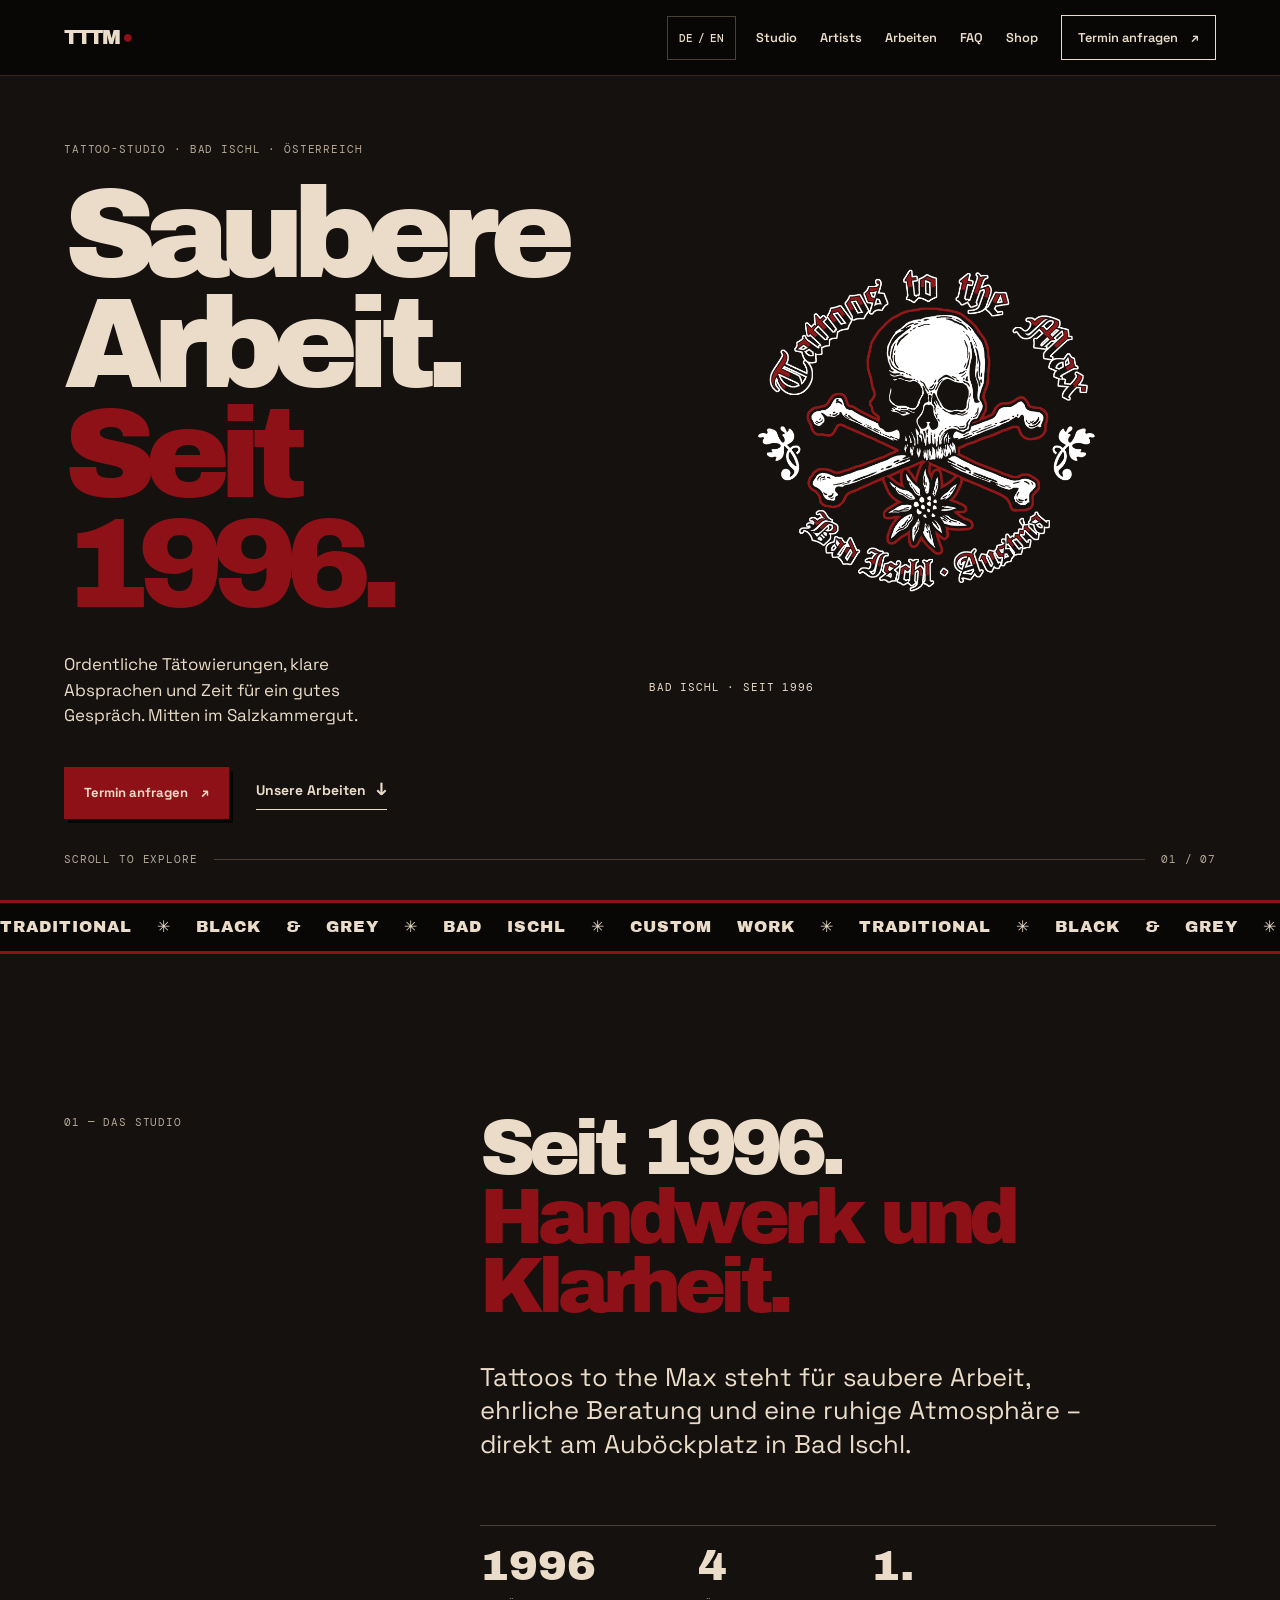
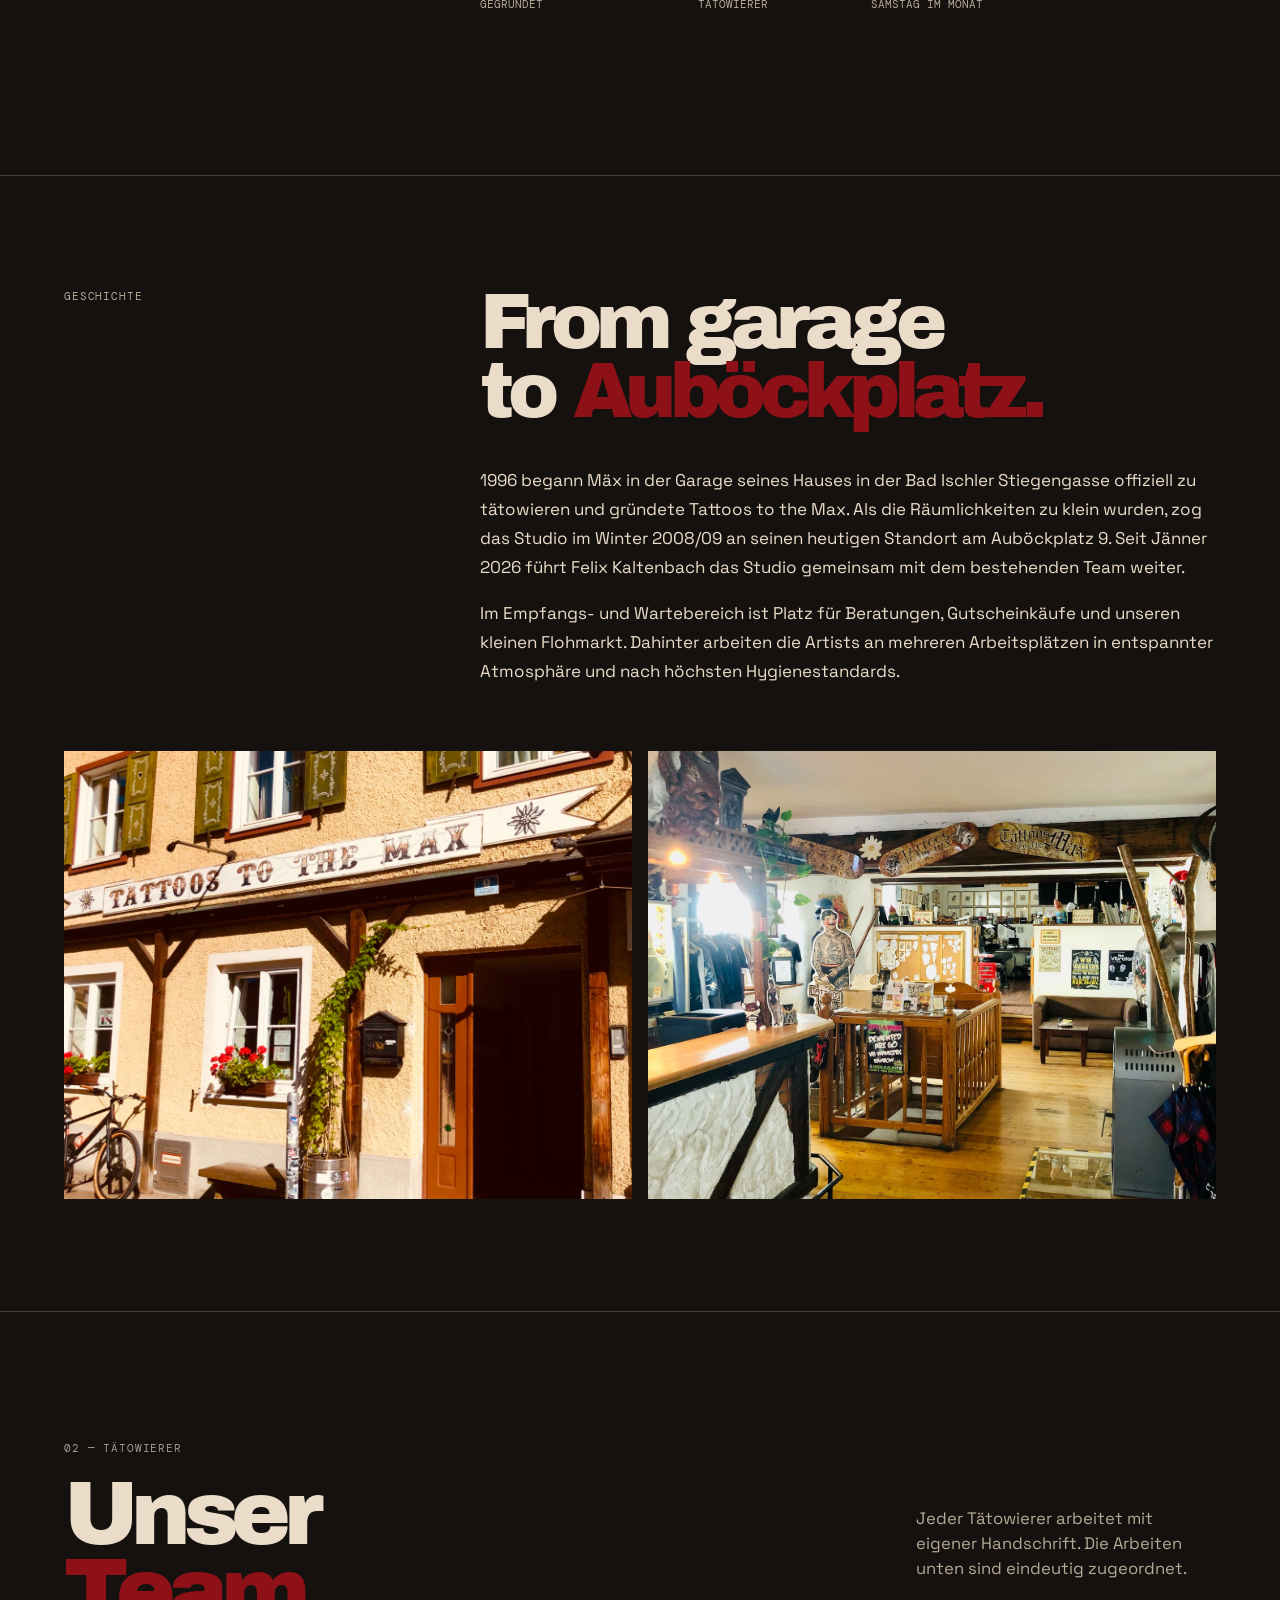
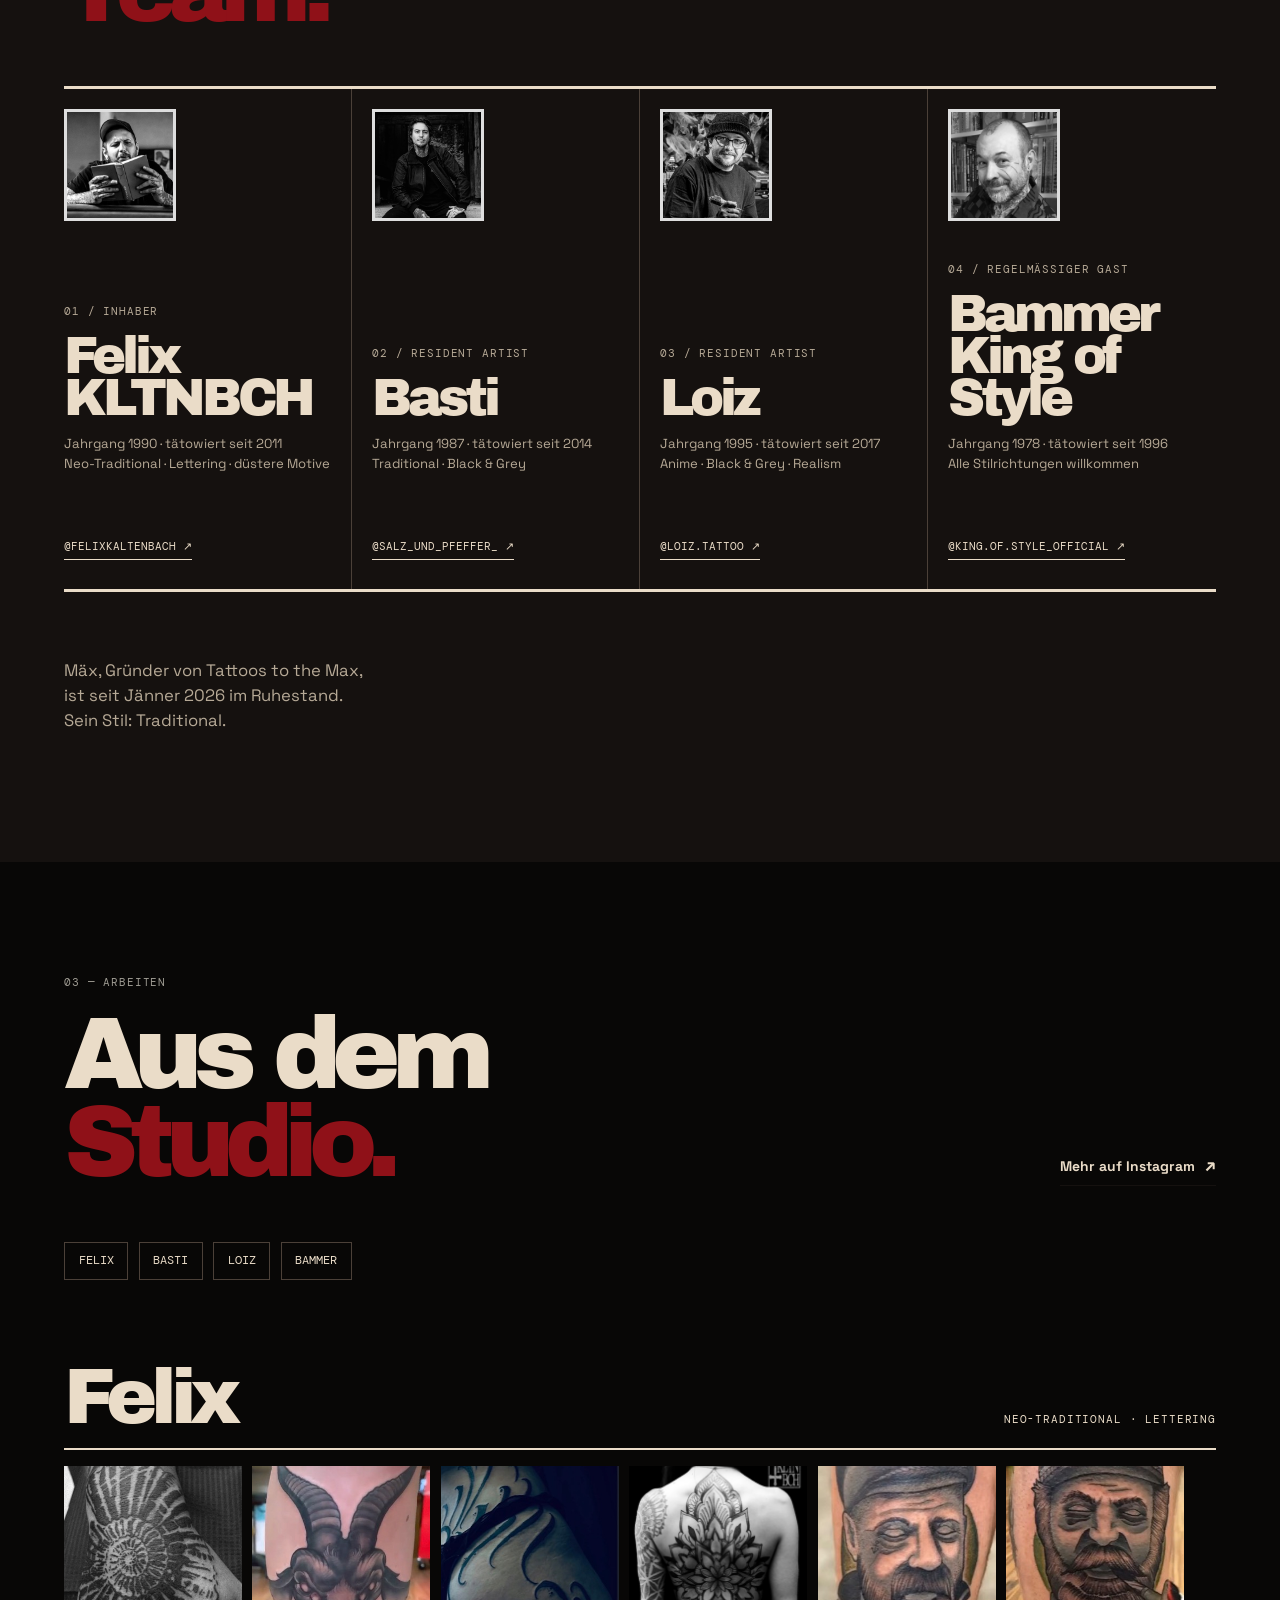
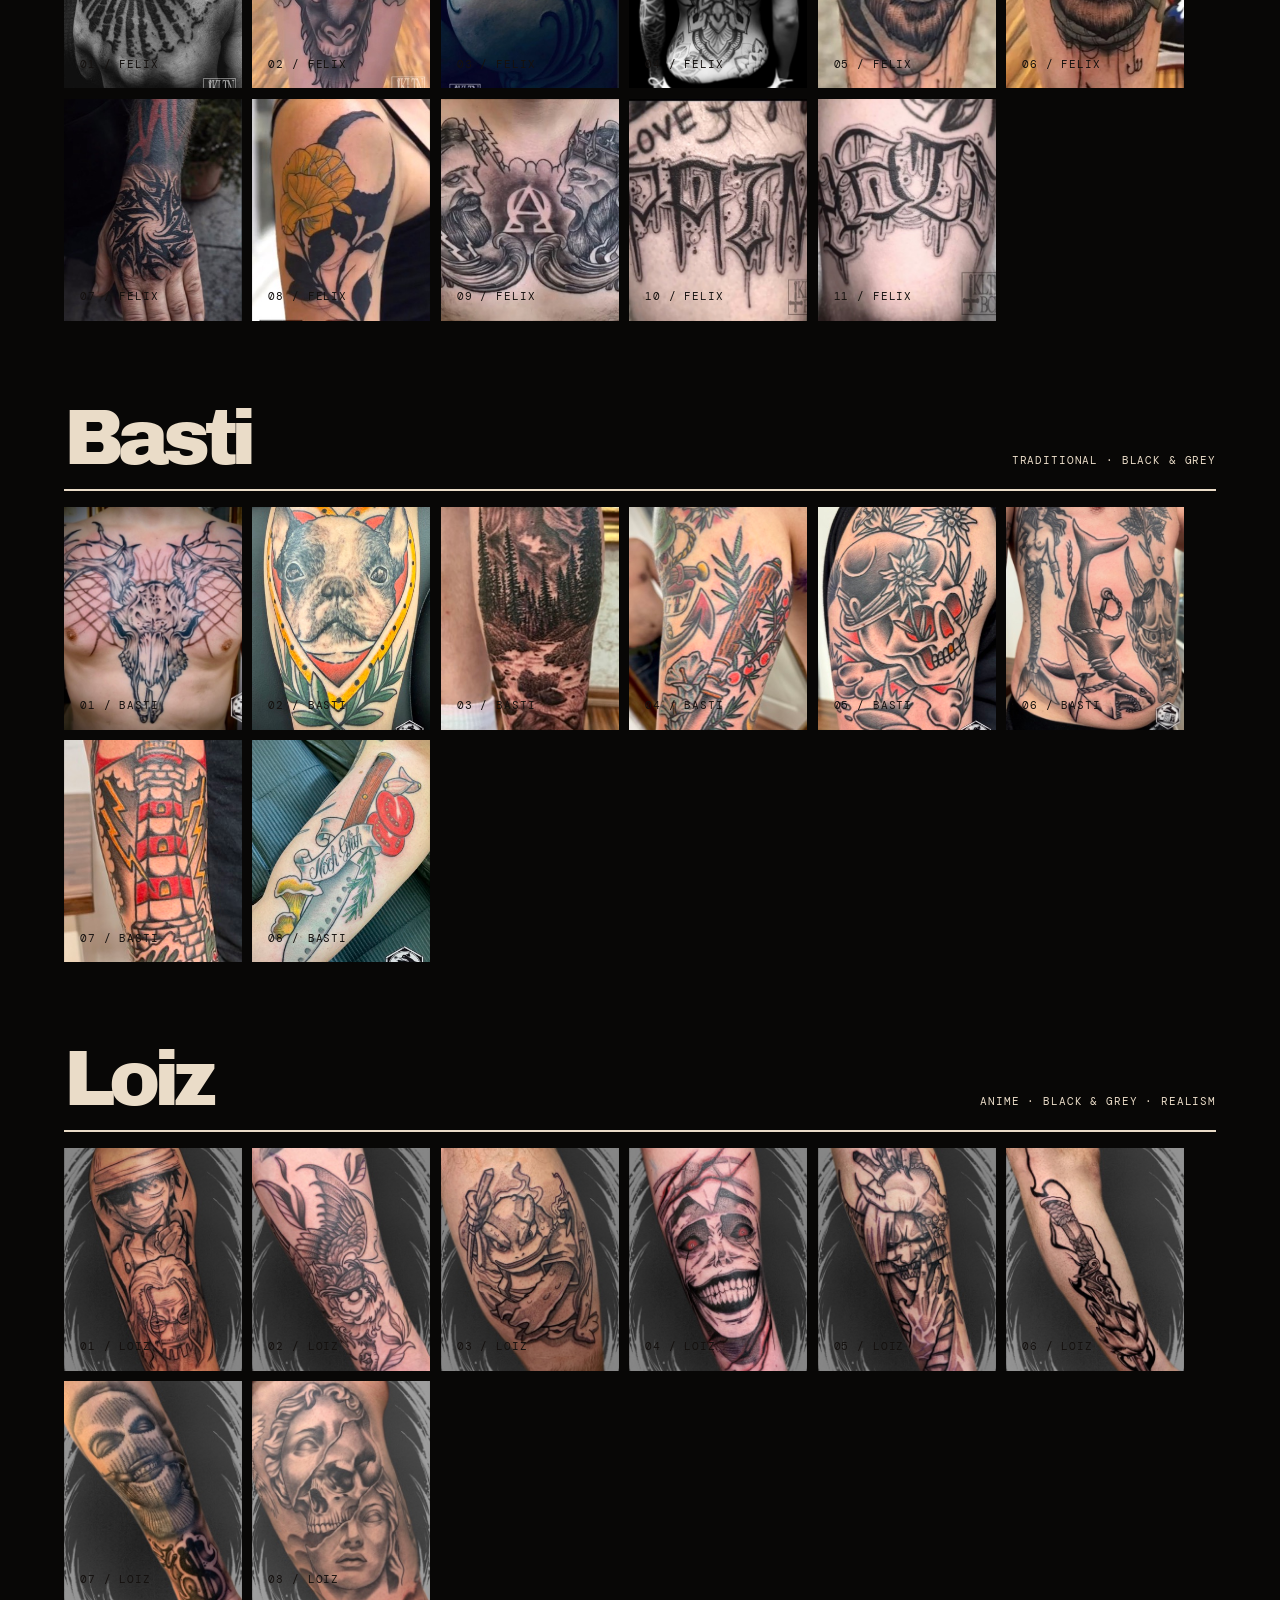
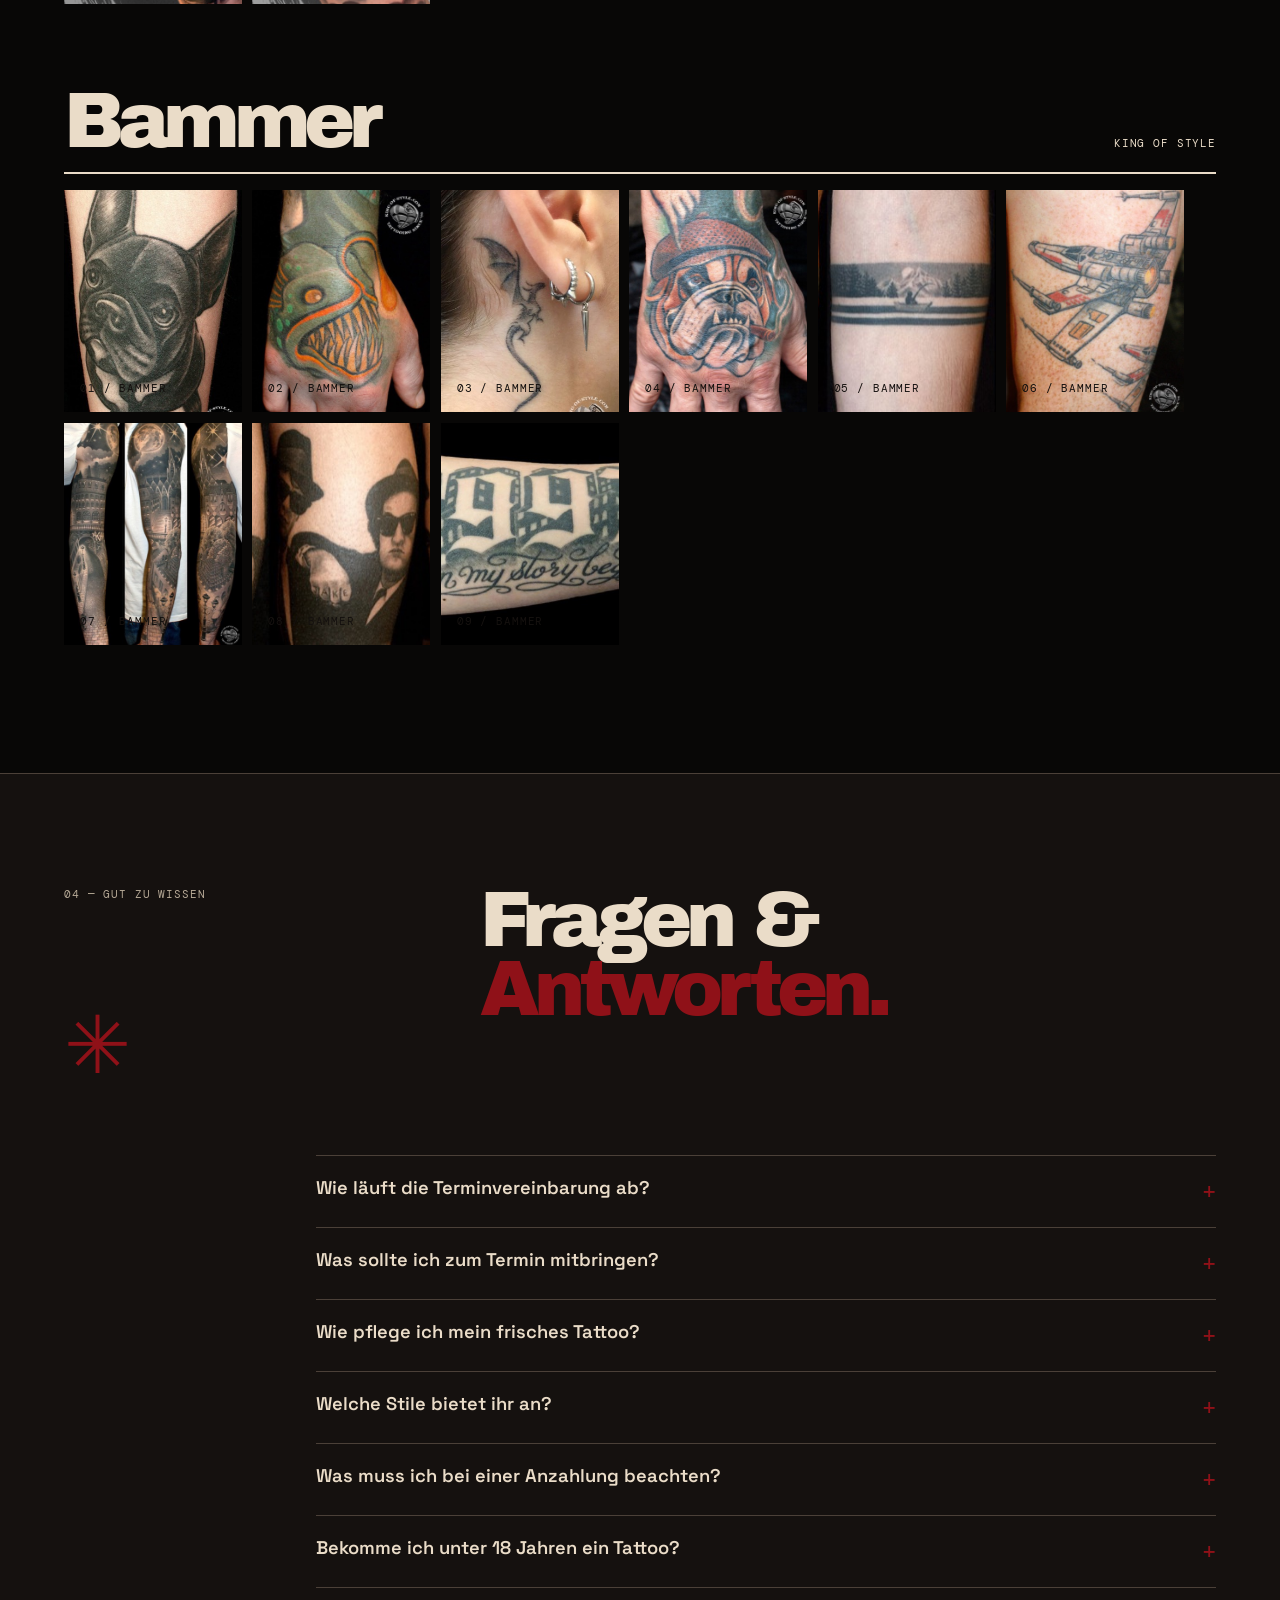
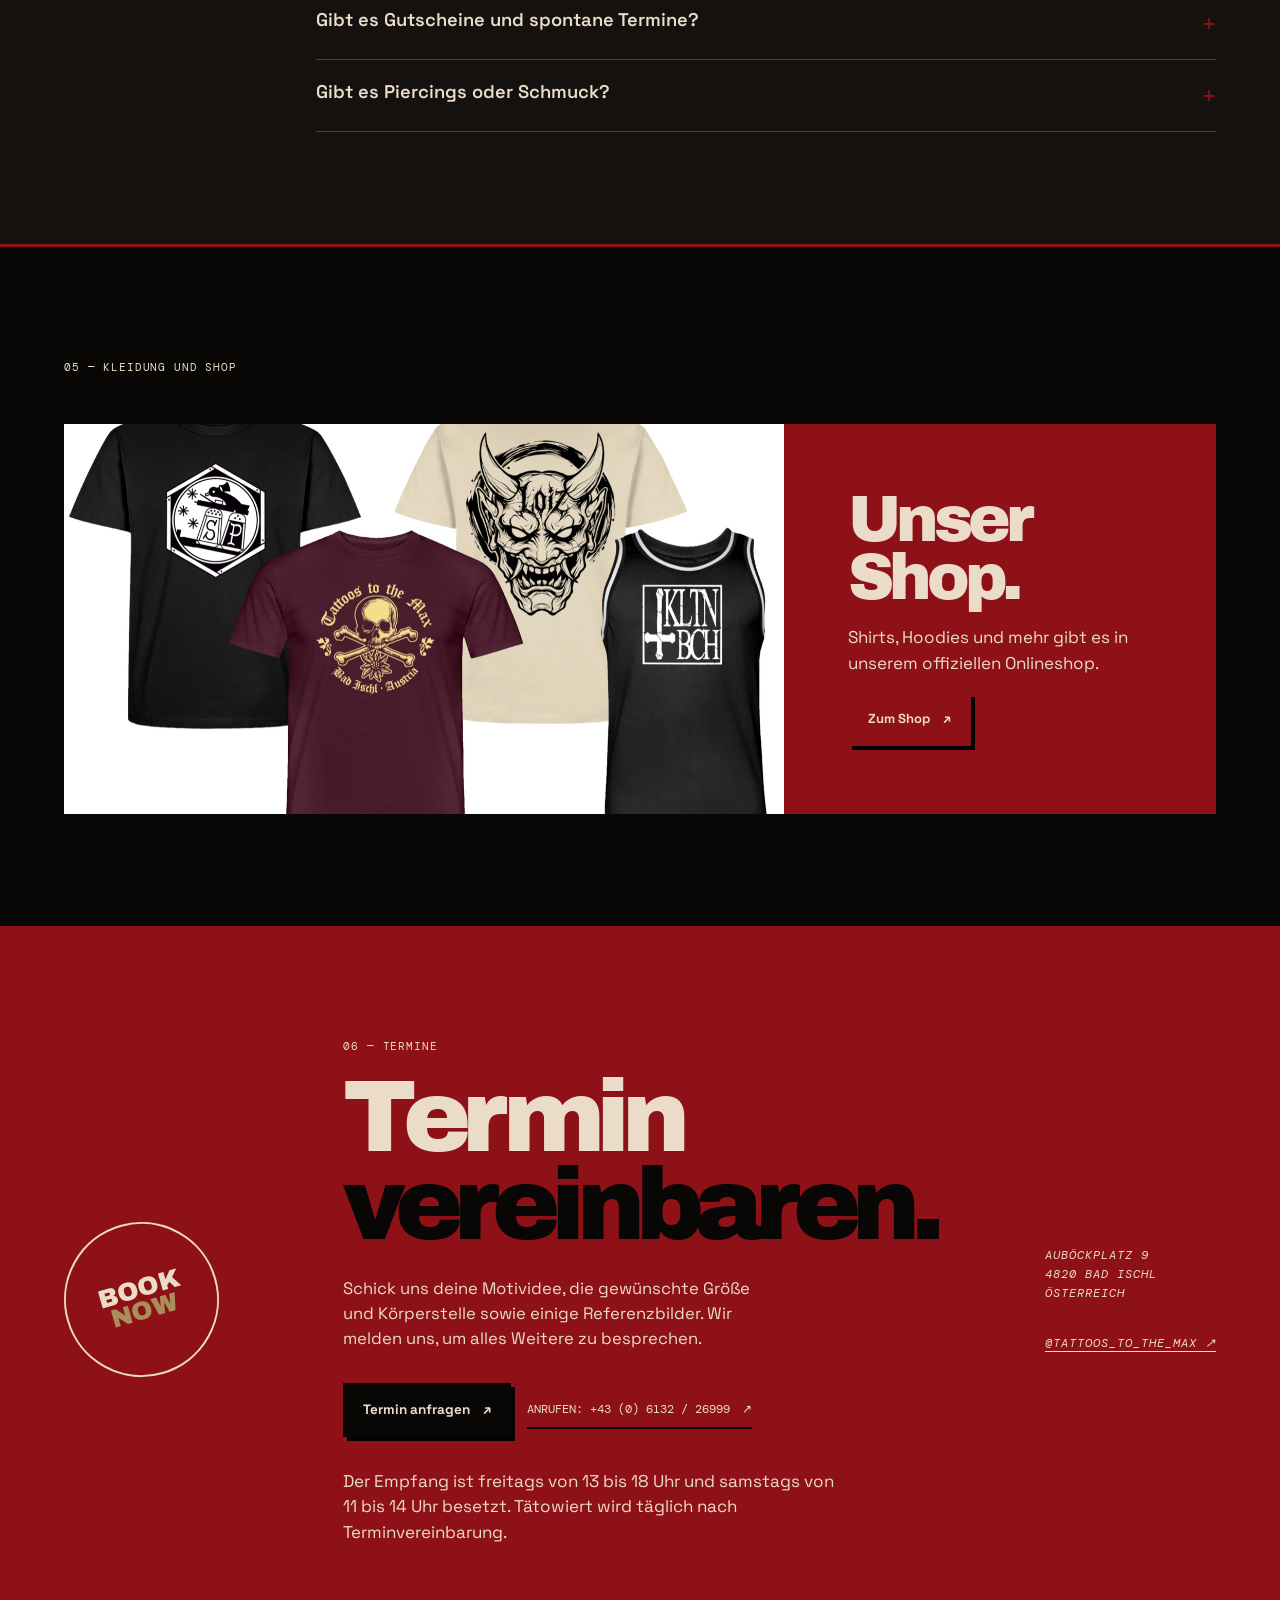
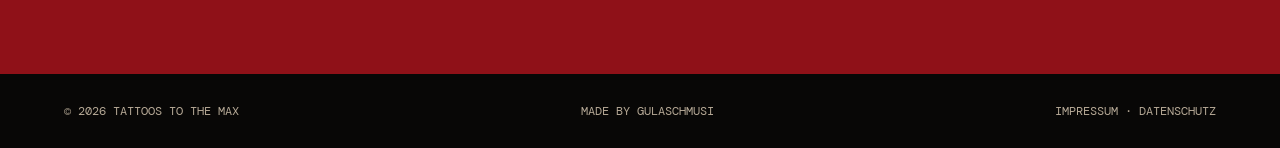
==== commit 57d655bd: "add backend" ====
--- a/index.html
+++ b/index.html
@@ -26,20 +26,20 @@
   </header>
   <main id="top">
     <section class="hero section-pad">
-      <div class="hero-copy"><p class="eyebrow">Tattoo-Studio · Bad Ischl · Österreich</p><h1>Ink with<br /><em>character.</em></h1><p class="hero-intro">Handgemachte Tattoos, klare Linien und Ideen, die bleiben. Mitten im Salzkammergut.</p><div class="hero-actions"><a class="button button-dark" href="#kontakt">Termin anfragen <span>↗</span></a><a class="text-link" href="#arbeiten">Unsere Arbeiten <span>↓</span></a></div></div>
+      <div class="hero-copy"><p class="eyebrow">Tattoo-Studio · Bad Ischl · Österreich</p><h1>Saubere Arbeit.<br /><em>Seit 1996.</em></h1><p class="hero-intro">Ordentliche Tätowierungen, klare Absprachen und Zeit für ein gutes Gespräch. Mitten im Salzkammergut.</p><div class="hero-actions"><a class="button button-dark" href="#kontakt">Termin anfragen <span>↗</span></a><a class="text-link" href="#arbeiten">Unsere Arbeiten <span>↓</span></a></div></div>
       <div class="hero-art" aria-label="Tattoos to the Max Logo"><img class="hero-logo" src="assets/studio/brand/logo-red-white.png" width="1500" height="1372" alt="Tattoos to the Max" fetchpriority="high" /><span class="hero-caption mono">Bad Ischl · seit 1996</span></div>
       <div class="hero-footer mono"><span>Scroll to explore</span><span class="line"></span><span>01 / 07</span></div>
     </section>
     <section class="marquee" aria-label="Studio Werte"><div>TRADITIONAL <span>✳</span> BLACK &amp; GREY <span>✳</span> BAD ISCHL <span>✳</span> CUSTOM WORK <span>✳</span> TRADITIONAL <span>✳</span> BLACK &amp; GREY <span>✳</span></div></section>
-    <section id="studio" class="intro section-pad split-section"><div><p class="eyebrow">01 — Das Studio</p></div><div class="section-content"><h2>Seit 1996.<br /><span>Mit Haltung.</span></h2><p class="large-copy">Tattoos to the Max steht für saubere Arbeit, individuelle Entwürfe und eine entspannte Atmosphäre – direkt am Auböckplatz in Bad Ischl.</p><div class="stat-row"><div><strong>1996</strong><small>gegründet</small></div><div><strong>4</strong><small>aktive Artists</small></div><div><strong>1.</strong><small>Samstag Walk-in</small></div></div></div></section>
+    <section id="studio" class="intro section-pad split-section"><div><p class="eyebrow">01 — Das Studio</p></div><div class="section-content"><h2>Seit 1996.<br /><span>Handwerk und Klarheit.</span></h2><p class="large-copy">Tattoos to the Max steht für saubere Arbeit, ehrliche Beratung und eine ruhige Atmosphäre – direkt am Auböckplatz in Bad Ischl.</p><div class="stat-row"><div><strong>1996</strong><small>gegründet</small></div><div><strong>4</strong><small>Tätowierer</small></div><div><strong>1.</strong><small>Samstag im Monat</small></div></div></div></section>
     <section class="studio-section section-pad"><div class="split-section"><p class="eyebrow">Geschichte</p><div class="section-content"><h2>From garage<br />to <span>Auböckplatz.</span></h2><p>1996 begann Mäx in der Garage seines Hauses in der Bad Ischler Stiegengasse offiziell zu tätowieren und gründete Tattoos to the Max. Als die Räumlichkeiten zu klein wurden, zog das Studio im Winter 2008/09 an seinen heutigen Standort am Auböckplatz 9. Seit Jänner 2026 führt Felix Kaltenbach das Studio gemeinsam mit dem bestehenden Team weiter.</p><p>Im Empfangs- und Wartebereich ist Platz für Beratungen, Gutscheinkäufe und unseren kleinen Flohmarkt. Dahinter arbeiten die Artists an mehreren Arbeitsplätzen in entspannter Atmosphäre und nach höchsten Hygienestandards.</p></div></div><div class="studio-grid"><img src="assets/studio/studio/studio-1.jpg" width="1187" height="1600" alt="Außenansicht von Tattoos to the Max am Auböckplatz in Bad Ischl" loading="lazy" /><img src="assets/studio/studio/studio-2.jpg" width="1401" height="1600" alt="Empfangs- und Arbeitsbereich von Tattoos to the Max" loading="lazy" /></div></section>
-    <section id="artists" class="artists-section section-pad"><div class="section-heading"><div><p class="eyebrow">02 — Artists</p><h2>Meet the<br /><em>crew.</em></h2></div><p class="artists-intro">Jeder Artist mit eigener Handschrift. Die Arbeiten unten sind eindeutig zugeordnet.</p></div><div class="artist-list">
+    <section id="artists" class="artists-section section-pad"><div class="section-heading"><div><p class="eyebrow">02 — Tätowierer</p><h2>Unser<br /><em>Team.</em></h2></div><p class="artists-intro">Jeder Tätowierer arbeitet mit eigener Handschrift. Die Arbeiten unten sind eindeutig zugeordnet.</p></div><div class="artist-list">
       <article class="artist-card"><img src="assets/studio/portraits/felix.jpg" width="1000" height="669" alt="Porträt von Felix Kaltenbach" loading="lazy" /><div><p class="artist-number mono">01 / Inhaber</p><h3>Felix<br />KLTNBCH</h3><p class="artist-meta"><span>Jahrgang 1990 · tätowiert seit 2011</span><span>Neo-Traditional · Lettering · düstere Motive</span></p><a href="https://www.instagram.com/felixkaltenbach/" target="_blank" rel="noreferrer">@felixkaltenbach ↗</a></div></article>
       <article class="artist-card"><img src="assets/studio/portraits/basti.jpg" width="809" height="1000" alt="Porträt von Basti" loading="lazy" /><div><p class="artist-number mono">02 / Resident Artist</p><h3>Basti</h3><p class="artist-meta"><span>Jahrgang 1987 · tätowiert seit 2014</span><span>Traditional · Black &amp; Grey</span></p><a href="https://www.instagram.com/salz_und_pfeffer_/" target="_blank" rel="noreferrer">@salz_und_pfeffer_ ↗</a></div></article>
       <article class="artist-card"><img src="assets/studio/portraits/loiz.jpg" width="715" height="1000" alt="Porträt von Loiz" loading="lazy" /><div><p class="artist-number mono">03 / Resident Artist</p><h3>Loiz</h3><p class="artist-meta"><span>Jahrgang 1995 · tätowiert seit 2017</span><span>Anime · Black &amp; Grey · Realism</span></p><a href="https://www.instagram.com/loiz.tattoo/" target="_blank" rel="noreferrer">@loiz.tattoo ↗</a></div></article>
       <article class="artist-card"><img src="assets/studio/portraits/bammer.jpg" width="1000" height="1000" alt="Porträt von Bammer" loading="lazy" /><div><p class="artist-number mono">04 / Regelmäßiger Gast</p><h3>Bammer<br />King of Style</h3><p class="artist-meta"><span>Jahrgang 1978 · tätowiert seit 1996</span><span>Alle Stilrichtungen willkommen</span></p><a href="https://www.instagram.com/king.of.style_official/" target="_blank" rel="noreferrer">@king.of.style_official ↗</a></div></article>
     </div><p class="artists-intro">Mäx, Gründer von Tattoos to the Max, ist seit Jänner 2026 im Ruhestand. Sein Stil: Traditional.</p></section>
-    <section id="arbeiten" class="work-section section-pad"><div class="section-heading"><div><p class="eyebrow">03 — Arbeiten</p><h2>Freshly <em>inked.</em></h2></div><a class="text-link" href="https://www.instagram.com/tattoos_to_the_max/" target="_blank" rel="noreferrer">Mehr auf Instagram <span>↗</span></a></div><nav class="portfolio-nav" aria-label="Portfolio nach Artist"><a href="#felix">Felix</a><a href="#basti">Basti</a><a href="#loiz">Loiz</a><a href="#bammer">Bammer</a></nav>
+    <section id="arbeiten" class="work-section section-pad"><div class="section-heading"><div><p class="eyebrow">03 — Arbeiten</p><h2>Aus dem<br /><em>Studio.</em></h2></div><a class="text-link" href="https://www.instagram.com/tattoos_to_the_max/" target="_blank" rel="noreferrer">Mehr auf Instagram <span>↗</span></a></div><nav class="portfolio-nav" aria-label="Portfolio nach Tätowierer"><a href="#felix">Felix</a><a href="#basti">Basti</a><a href="#loiz">Loiz</a><a href="#bammer">Bammer</a></nav>
 <div id="felix" class="artist-portfolio"><div class="portfolio-heading"><h3>Felix</h3><span class="mono">Neo-traditional · Lettering</span></div><div class="portfolio-gallery" data-gallery><button class="gallery-card" data-full="assets/studio/portfolio/felix-1.jpg" aria-label="Tattoo von Felix öffnen"><img src="assets/studio/thumbs/felix-1.jpg" alt="Tattoo von Felix" loading="lazy" /><span class="card-label">01 / Felix</span></button><button class="gallery-card" data-full="assets/studio/portfolio/felix-2.jpg" aria-label="Tattoo von Felix öffnen"><img src="assets/studio/thumbs/felix-2.jpg" alt="Tattoo von Felix" loading="lazy" /><span class="card-label">02 / Felix</span></button><button class="gallery-card" data-full="assets/studio/portfolio/felix-3.jpg" aria-label="Tattoo von Felix öffnen"><img src="assets/studio/thumbs/felix-3.jpg" alt="Tattoo von Felix" loading="lazy" /><span class="card-label">03 / Felix</span></button><button class="gallery-card" data-full="assets/studio/portfolio/felix-4.jpg" aria-label="Tattoo von Felix öffnen"><img src="assets/studio/thumbs/felix-4.jpg" alt="Tattoo von Felix" loading="lazy" /><span class="card-label">04 / Felix</span></button><button class="gallery-card" data-full="assets/studio/portfolio/felix-5.jpg" aria-label="Tattoo von Felix öffnen"><img src="assets/studio/thumbs/felix-5.jpg" alt="Tattoo von Felix" loading="lazy" /><span class="card-label">05 / Felix</span></button><button class="gallery-card" data-full="assets/studio/portfolio/felix-6.jpg" aria-label="Tattoo von Felix öffnen"><img src="assets/studio/thumbs/felix-6.jpg" alt="Tattoo von Felix" loading="lazy" /><span class="card-label">06 / Felix</span></button><button class="gallery-card" data-full="assets/studio/portfolio/felix-7.jpg" aria-label="Tattoo von Felix öffnen"><img src="assets/studio/thumbs/felix-7.jpg" alt="Tattoo von Felix" loading="lazy" /><span class="card-label">07 / Felix</span></button><button class="gallery-card" data-full="assets/studio/portfolio/felix-8.jpg" aria-label="Tattoo von Felix öffnen"><img src="assets/studio/thumbs/felix-8.jpg" alt="Tattoo von Felix" loading="lazy" /><span class="card-label">08 / Felix</span></button><button class="gallery-card" data-full="assets/studio/portfolio/felix-9.jpg" aria-label="Tattoo von Felix öffnen"><img src="assets/studio/thumbs/felix-9.jpg" alt="Tattoo von Felix" loading="lazy" /><span class="card-label">09 / Felix</span></button><button class="gallery-card" data-full="assets/studio/portfolio/felix-10.jpg" aria-label="Tattoo von Felix öffnen"><img src="assets/studio/thumbs/felix-10.jpg" alt="Tattoo von Felix" loading="lazy" /><span class="card-label">10 / Felix</span></button><button class="gallery-card" data-full="assets/studio/portfolio/felix-11.jpg" aria-label="Tattoo von Felix öffnen"><img src="assets/studio/thumbs/felix-11.jpg" alt="Tattoo von Felix" loading="lazy" /><span class="card-label">11 / Felix</span></button></div></div>
 <div id="basti" class="artist-portfolio"><div class="portfolio-heading"><h3>Basti</h3><span class="mono">Traditional · Black &amp; Grey</span></div><div class="portfolio-gallery" data-gallery><button class="gallery-card" data-full="assets/studio/portfolio/basti-1.jpg" aria-label="Tattoo von Basti öffnen"><img src="assets/studio/thumbs/basti-1.jpg" alt="Tattoo von Basti" loading="lazy" /><span class="card-label">01 / Basti</span></button><button class="gallery-card" data-full="assets/studio/portfolio/basti-2.jpg" aria-label="Tattoo von Basti öffnen"><img src="assets/studio/thumbs/basti-2.jpg" alt="Tattoo von Basti" loading="lazy" /><span class="card-label">02 / Basti</span></button><button class="gallery-card" data-full="assets/studio/portfolio/basti-3.jpg" aria-label="Tattoo von Basti öffnen"><img src="assets/studio/thumbs/basti-3.jpg" alt="Tattoo von Basti" loading="lazy" /><span class="card-label">03 / Basti</span></button><button class="gallery-card" data-full="assets/studio/portfolio/basti-4.jpg" aria-label="Tattoo von Basti öffnen"><img src="assets/studio/thumbs/basti-4.jpg" alt="Tattoo von Basti" loading="lazy" /><span class="card-label">04 / Basti</span></button><button class="gallery-card" data-full="assets/studio/portfolio/basti-5.jpg" aria-label="Tattoo von Basti öffnen"><img src="assets/studio/thumbs/basti-5.jpg" alt="Tattoo von Basti" loading="lazy" /><span class="card-label">05 / Basti</span></button><button class="gallery-card" data-full="assets/studio/portfolio/basti-6.jpg" aria-label="Tattoo von Basti öffnen"><img src="assets/studio/thumbs/basti-6.jpg" alt="Tattoo von Basti" loading="lazy" /><span class="card-label">06 / Basti</span></button><button class="gallery-card" data-full="assets/studio/portfolio/basti-7.jpg" aria-label="Tattoo von Basti öffnen"><img src="assets/studio/thumbs/basti-7.jpg" alt="Tattoo von Basti" loading="lazy" /><span class="card-label">07 / Basti</span></button><button class="gallery-card" data-full="assets/studio/portfolio/basti-8.jpg" aria-label="Tattoo von Basti öffnen"><img src="assets/studio/thumbs/basti-8.jpg" alt="Tattoo von Basti" loading="lazy" /><span class="card-label">08 / Basti</span></button></div></div>
 <div id="loiz" class="artist-portfolio"><div class="portfolio-heading"><h3>Loiz</h3><span class="mono">Anime · Black &amp; Grey · Realism</span></div><div class="portfolio-gallery" data-gallery><button class="gallery-card" data-full="assets/studio/portfolio/loiz-1.jpg" aria-label="Tattoo von Loiz öffnen"><img src="assets/studio/thumbs/loiz-1.jpg" alt="Tattoo von Loiz" loading="lazy" /><span class="card-label">01 / Loiz</span></button><button class="gallery-card" data-full="assets/studio/portfolio/loiz-2.jpg" aria-label="Tattoo von Loiz öffnen"><img src="assets/studio/thumbs/loiz-2.jpg" alt="Tattoo von Loiz" loading="lazy" /><span class="card-label">02 / Loiz</span></button><button class="gallery-card" data-full="assets/studio/portfolio/loiz-3.jpg" aria-label="Tattoo von Loiz öffnen"><img src="assets/studio/thumbs/loiz-3.jpg" alt="Tattoo von Loiz" loading="lazy" /><span class="card-label">03 / Loiz</span></button><button class="gallery-card" data-full="assets/studio/portfolio/loiz-4.jpg" aria-label="Tattoo von Loiz öffnen"><img src="assets/studio/thumbs/loiz-4.jpg" alt="Tattoo von Loiz" loading="lazy" /><span class="card-label">04 / Loiz</span></button><button class="gallery-card" data-full="assets/studio/portfolio/loiz-5.jpg" aria-label="Tattoo von Loiz öffnen"><img src="assets/studio/thumbs/loiz-5.jpg" alt="Tattoo von Loiz" loading="lazy" /><span class="card-label">05 / Loiz</span></button><button class="gallery-card" data-full="assets/studio/portfolio/loiz-6.jpg" aria-label="Tattoo von Loiz öffnen"><img src="assets/studio/thumbs/loiz-6.jpg" alt="Tattoo von Loiz" loading="lazy" /><span class="card-label">06 / Loiz</span></button><button class="gallery-card" data-full="assets/studio/portfolio/loiz-7.jpg" aria-label="Tattoo von Loiz öffnen"><img src="assets/studio/thumbs/loiz-7.jpg" alt="Tattoo von Loiz" loading="lazy" /><span class="card-label">07 / Loiz</span></button><button class="gallery-card" data-full="assets/studio/portfolio/loiz-8.jpg" aria-label="Tattoo von Loiz öffnen"><img src="assets/studio/thumbs/loiz-8.jpg" alt="Tattoo von Loiz" loading="lazy" /><span class="card-label">08 / Loiz</span></button></div></div>
@@ -55,8 +55,9 @@
       <details><summary>Gibt es Gutscheine und spontane Termine?</summary><div class="faq-answer"><p>Gutscheine mit frei wählbarem Wert sind vor Ort gegen Barzahlung erhältlich und bei allen Artists einlösbar. Jeden ersten Samstag im Monat ist Walk-in Day für kleine Tattoos bis Handflächengröße; die Terminannahme ist von 11 bis 12 Uhr. Wenn du außerhalb der Empfangszeiten spontan vorbeikommen möchtest, kläre am besten vorher ab, ob jemand vor Ort ist.</p></div></details>
       <details><summary>Gibt es Piercings oder Schmuck?</summary><div class="faq-answer"><p>Nein. Wir tätowieren ausschließlich.</p></div></details>
     </div></section>
-    <section id="shop" class="shop-section section-pad"><p class="eyebrow">05 — Shop</p><div class="merch-card"><img src="assets/studio/studio/merch.jpg" width="1400" height="990" alt="Tattoos to the Max Merchandising" loading="lazy" /><div class="merch-copy"><h3>Wear the<br />studio.</h3><p>Shirts, Hoodies und mehr findest du in unserem offiziellen Onlineshop.</p><a class="button button-dark" href="https://tattoos-to-the-max.myspreadshop.at/" target="_blank" rel="noreferrer">Zum Shop <span>↗</span></a></div></div></section>
-    <section id="kontakt" class="contact-section section-pad"><div class="contact-stamp">BOOK<br /><span>INK</span></div><div class="contact-copy"><p class="eyebrow">06 — Termine</p><h2>Get<br /><em>tattooed.</em></h2><p class="contact-lede">Schick uns deine Motividee, die gewünschte Größe und Körperstelle sowie einige Referenzbilder. Wir melden uns bei dir, um alles Weitere zu besprechen.</p><div class="contact-actions"><a class="button button-red" href="mailto:tattoostothemax@aon.at">Termin anfragen <span>↗</span></a><a class="phone-cta" href="tel:+43613226999">Anrufen: +43 (0) 6132 / 26999 <span>↗</span></a></div><p class="contact-extra">Der Empfang ist freitags von 13 bis 18 Uhr und samstags von 11 bis 14 Uhr besetzt. Tätowiert wird täglich nach Terminvereinbarung.</p></div><address class="contact-details mono"><p>Auböckplatz 9<br />4820 Bad Ischl<br />Österreich</p><p><a href="https://www.instagram.com/tattoos_to_the_max/" target="_blank" rel="noreferrer">@tattoos_to_the_max ↗</a></p></address></section>
+    <section id="shop" class="shop-section section-pad"><p class="eyebrow">05 — Kleidung und Shop</p><div class="merch-card"><img src="assets/studio/studio/merch.jpg" width="1400" height="990" alt="Kleidung von Tattoos to the Max" loading="lazy" /><div class="merch-copy"><h3>Unser<br />Shop.</h3><p>Shirts, Hoodies und mehr gibt es in unserem offiziellen Onlineshop.</p><a class="button button-dark" href="https://tattoos-to-the-max.myspreadshop.at/" target="_blank" rel="noreferrer">Zum Shop <span>↗</span></a></div></div></section>
+    <section id="kontakt" class="contact-section section-pad"><div class="contact-stamp">BOOK<br /><span>NOW</span></div><div class="contact-copy"><p class="eyebrow">06 — Termine</p><h2>Termin<br /><em>vereinbaren.</em></h2><p class="contact-lede">Schick uns deine Motividee, die gewünschte Größe und Körperstelle sowie einige Referenzbilder. Wir melden uns, um alles Weitere zu besprechen.</p><div class="contact-actions"><a class="button button-red" href="mailto:tattoostothemax@aon.at">Termin anfragen <span>↗</span></a><a class="phone-cta" href="tel:+43613226999">Anrufen: +43 (0) 6132 / 26999 <span>↗</span></a></div><p class="contact-extra">Der Empfang ist freitags von 13 bis 18 Uhr und samstags von 11 bis 14 Uhr besetzt. Tätowiert wird täglich nach Terminvereinbarung.</p></div><address class="contact-details mono"><p>Auböckplatz 9<br />4820 Bad Ischl<br />Österreich</p><p><a href="https://www.instagram.com/tattoos_to_the_max/" target="_blank" rel="noreferrer">@tattoos_to_the_max ↗</a></p></address></section>
+    <section id="news" class="news-section section-pad" data-news hidden><p class="eyebrow">Aktuell</p><div class="news-card"><h2 data-news-title></h2><p data-news-text></p><a class="button button-dark" data-news-link hidden></a></div></section>
   </main>
   <footer class="site-footer section-pad"><span>© 2026 Tattoos to the Max</span><span>Made by <a href="https://gulaschmusi.at" target="_blank" rel="noreferrer">Gulaschmusi</a></span><span><a href="impressum.html">Impressum</a> · <a href="datenschutz.html">Datenschutz</a></span></footer>
   <dialog class="lightbox" data-lightbox><button class="lightbox-close" data-close aria-label="Galerie schließen">×</button><img data-lightbox-image alt="" /></dialog><script src="script.js"></script>
--- a/content-site.css
+++ b/content-site.css
@@ -43,6 +43,18 @@
 .faq-list .faq-answer { max-width:760px; color:var(--muted); line-height:1.65; padding:.8rem 2rem .5rem 0; }
 .faq-list .faq-answer p { margin:.7rem 0; }
 .shop-section { padding-top:7rem; padding-bottom:7rem; background:var(--black); color:var(--cream); border-top:3px solid var(--red); }
+.news-section { padding-top:5rem; padding-bottom:5rem; border-top:1px solid var(--line); }
+.news-card { max-width:900px; margin-left:auto; padding:2rem; border:1px solid var(--line); background:var(--cream); }
+.news-card h2 { margin:0 0 .8rem; }
+.news-card p { max-width:680px; line-height:1.65; }
+.admin-page { min-height:100vh; padding:clamp(2rem,6vw,6rem); background:var(--cream); color:var(--black); }
+.admin-card { max-width:760px; margin:auto; padding:clamp(1.5rem,5vw,4rem); border:1px solid var(--line); background:#fff; }
+.admin-card h1 { margin:.5rem 0 1rem; }
+.admin-card label { display:grid; gap:.4rem; margin:1.2rem 0; font:500 .72rem var(--mono); text-transform:uppercase; }
+.admin-card input,.admin-card textarea { width:100%; padding:.8rem; border:1px solid var(--line); background:var(--cream); color:var(--black); font:1rem var(--body); }
+.admin-actions { display:flex; flex-wrap:wrap; align-items:center; gap:.8rem; margin-top:1.5rem; }
+.file-button { display:inline-flex!important; margin:0!important; padding:.8rem 1rem; border:1px solid var(--line); cursor:pointer; }
+.file-button input { display:none; }
 .shop-section .eyebrow { color:var(--cream); }
 .merch-card { display:grid; grid-template-columns:minmax(0,1.25fr) minmax(260px,.75fr); background:var(--red); color:var(--cream); margin-top:3rem; }
 .merch-card img { width:100%; height:390px; object-fit:cover; }
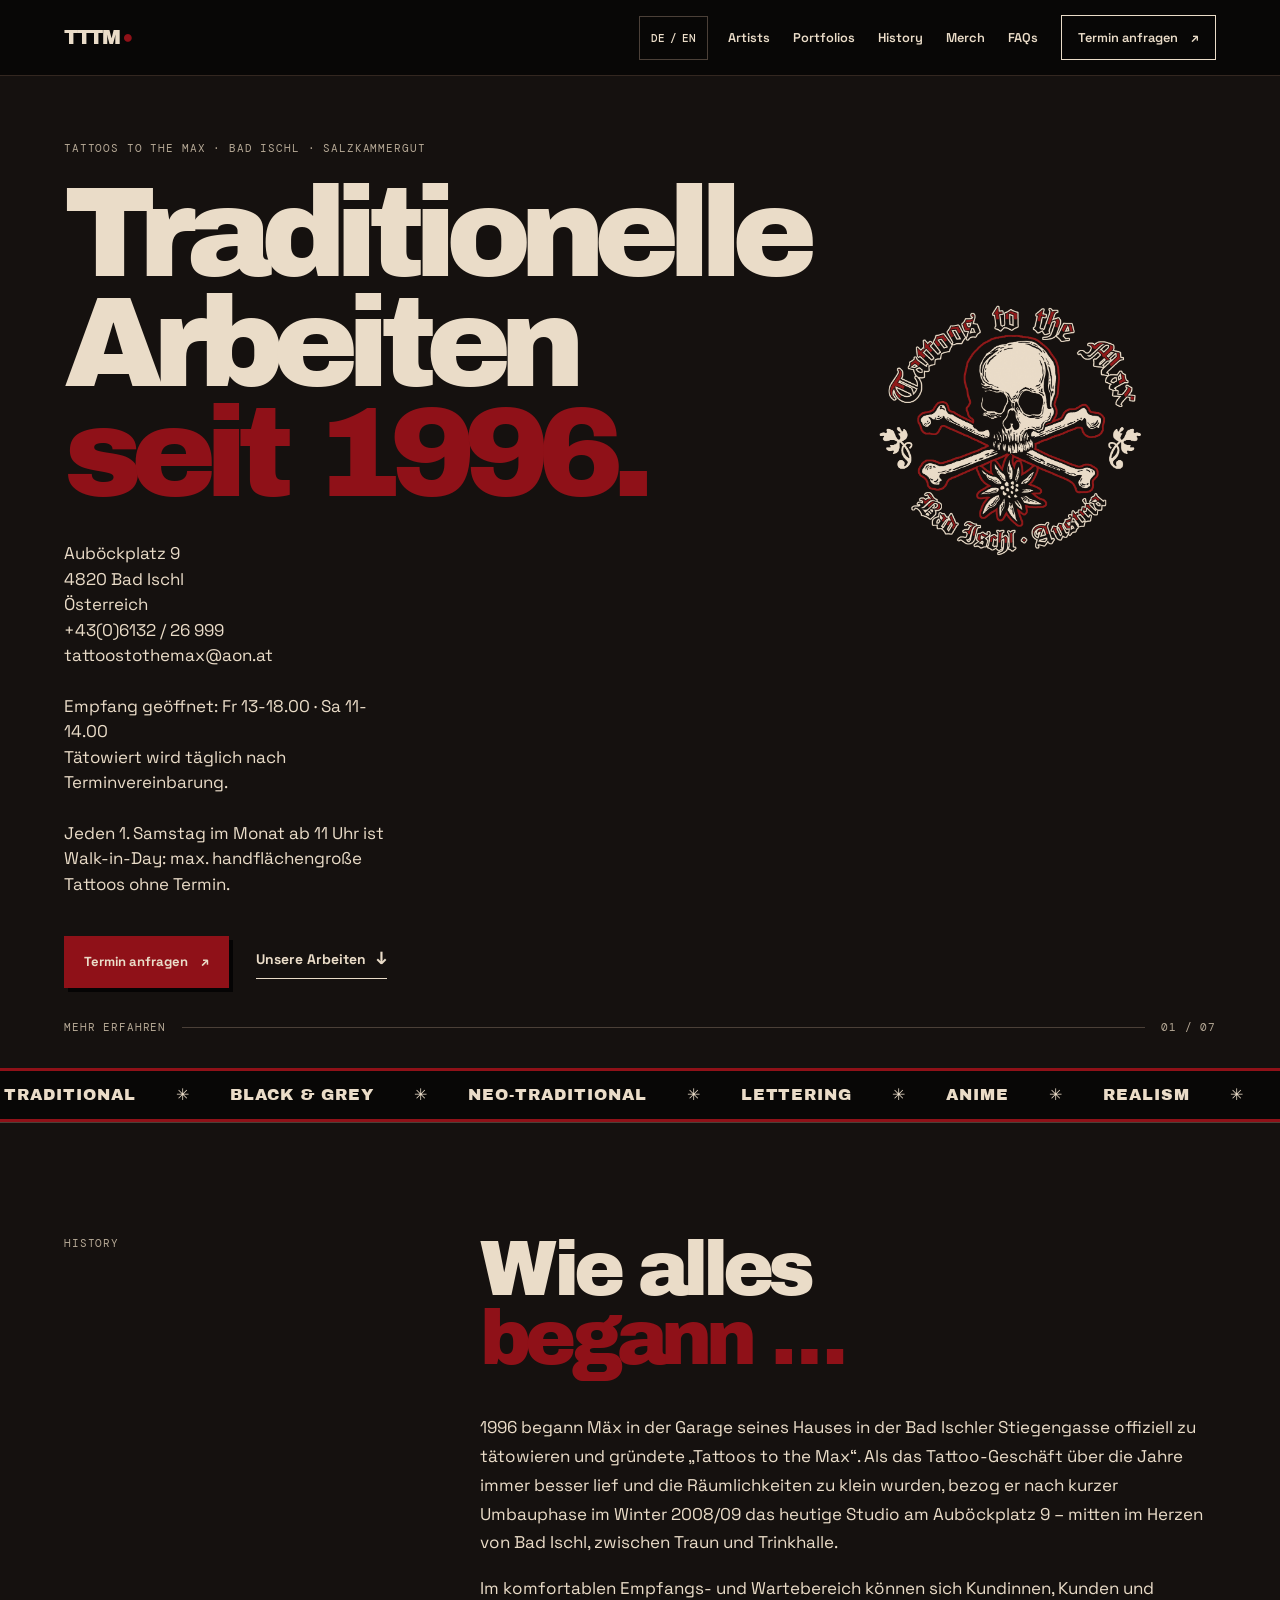
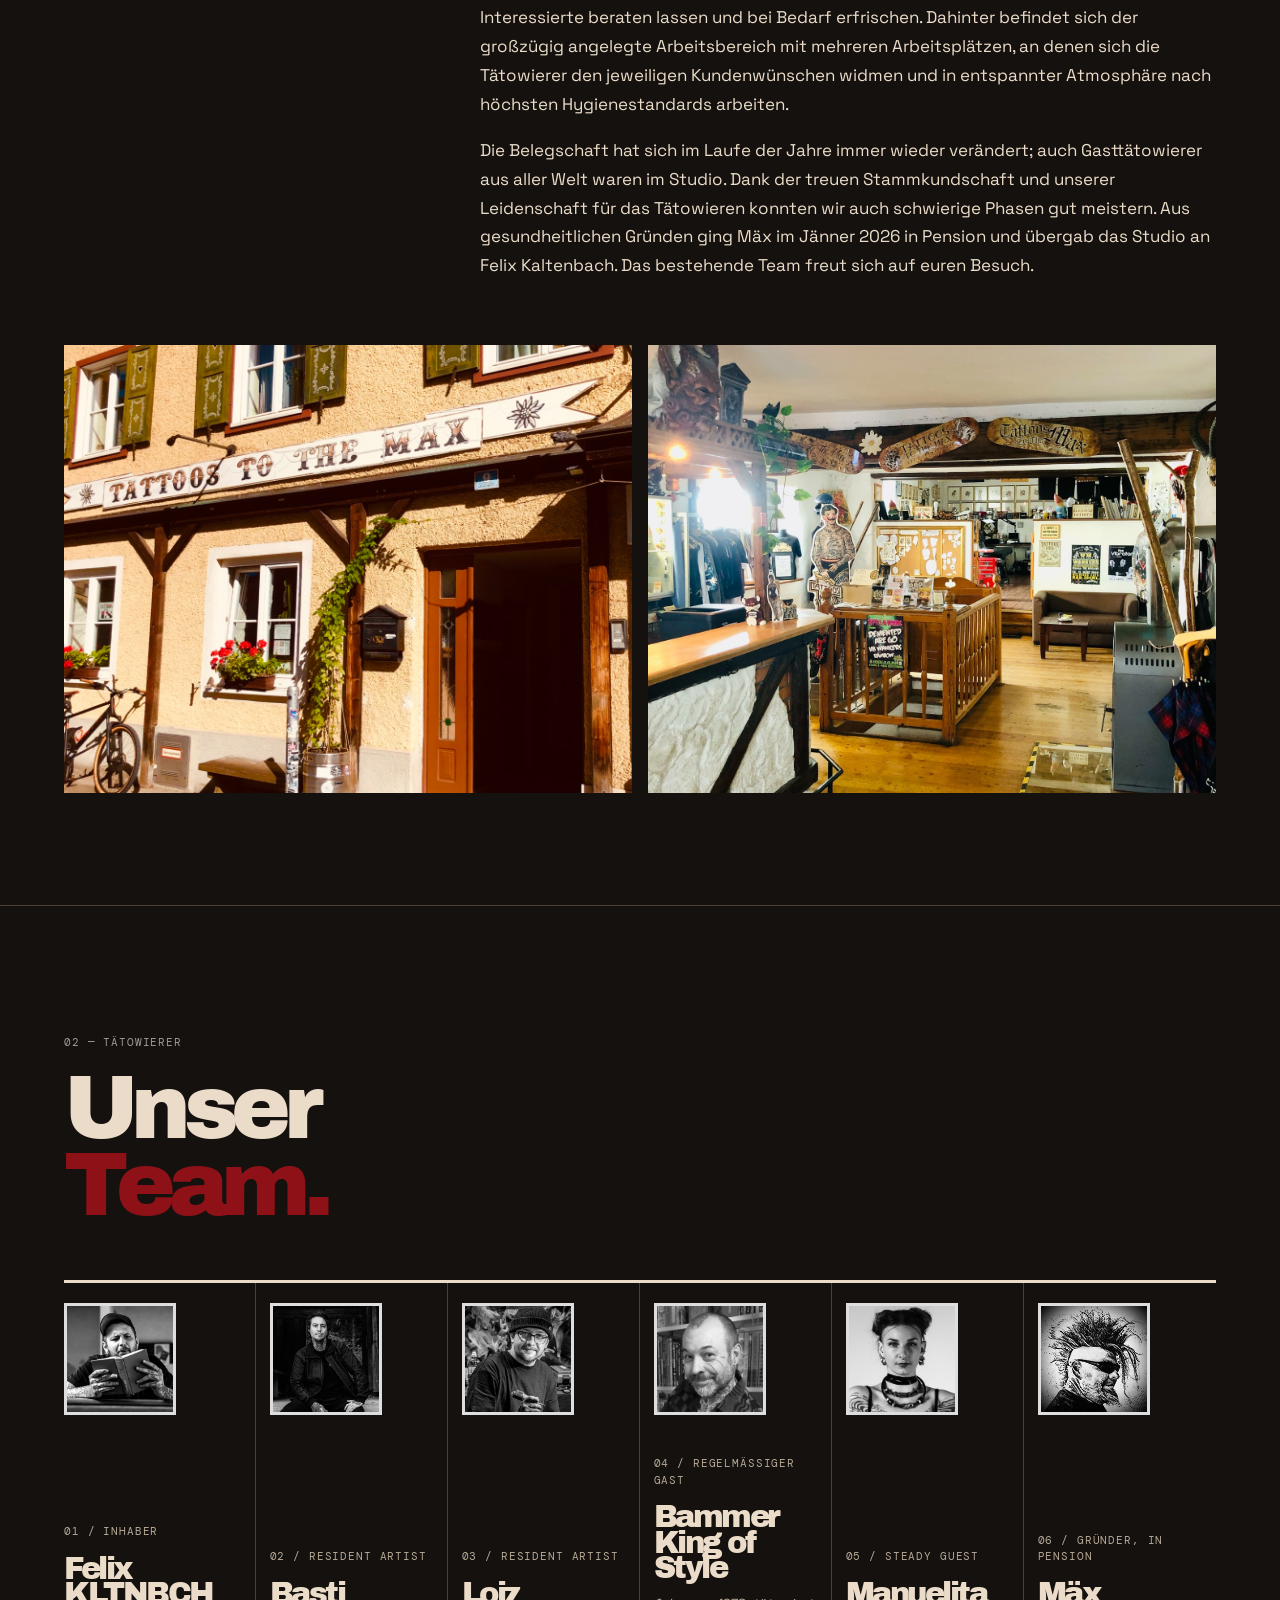
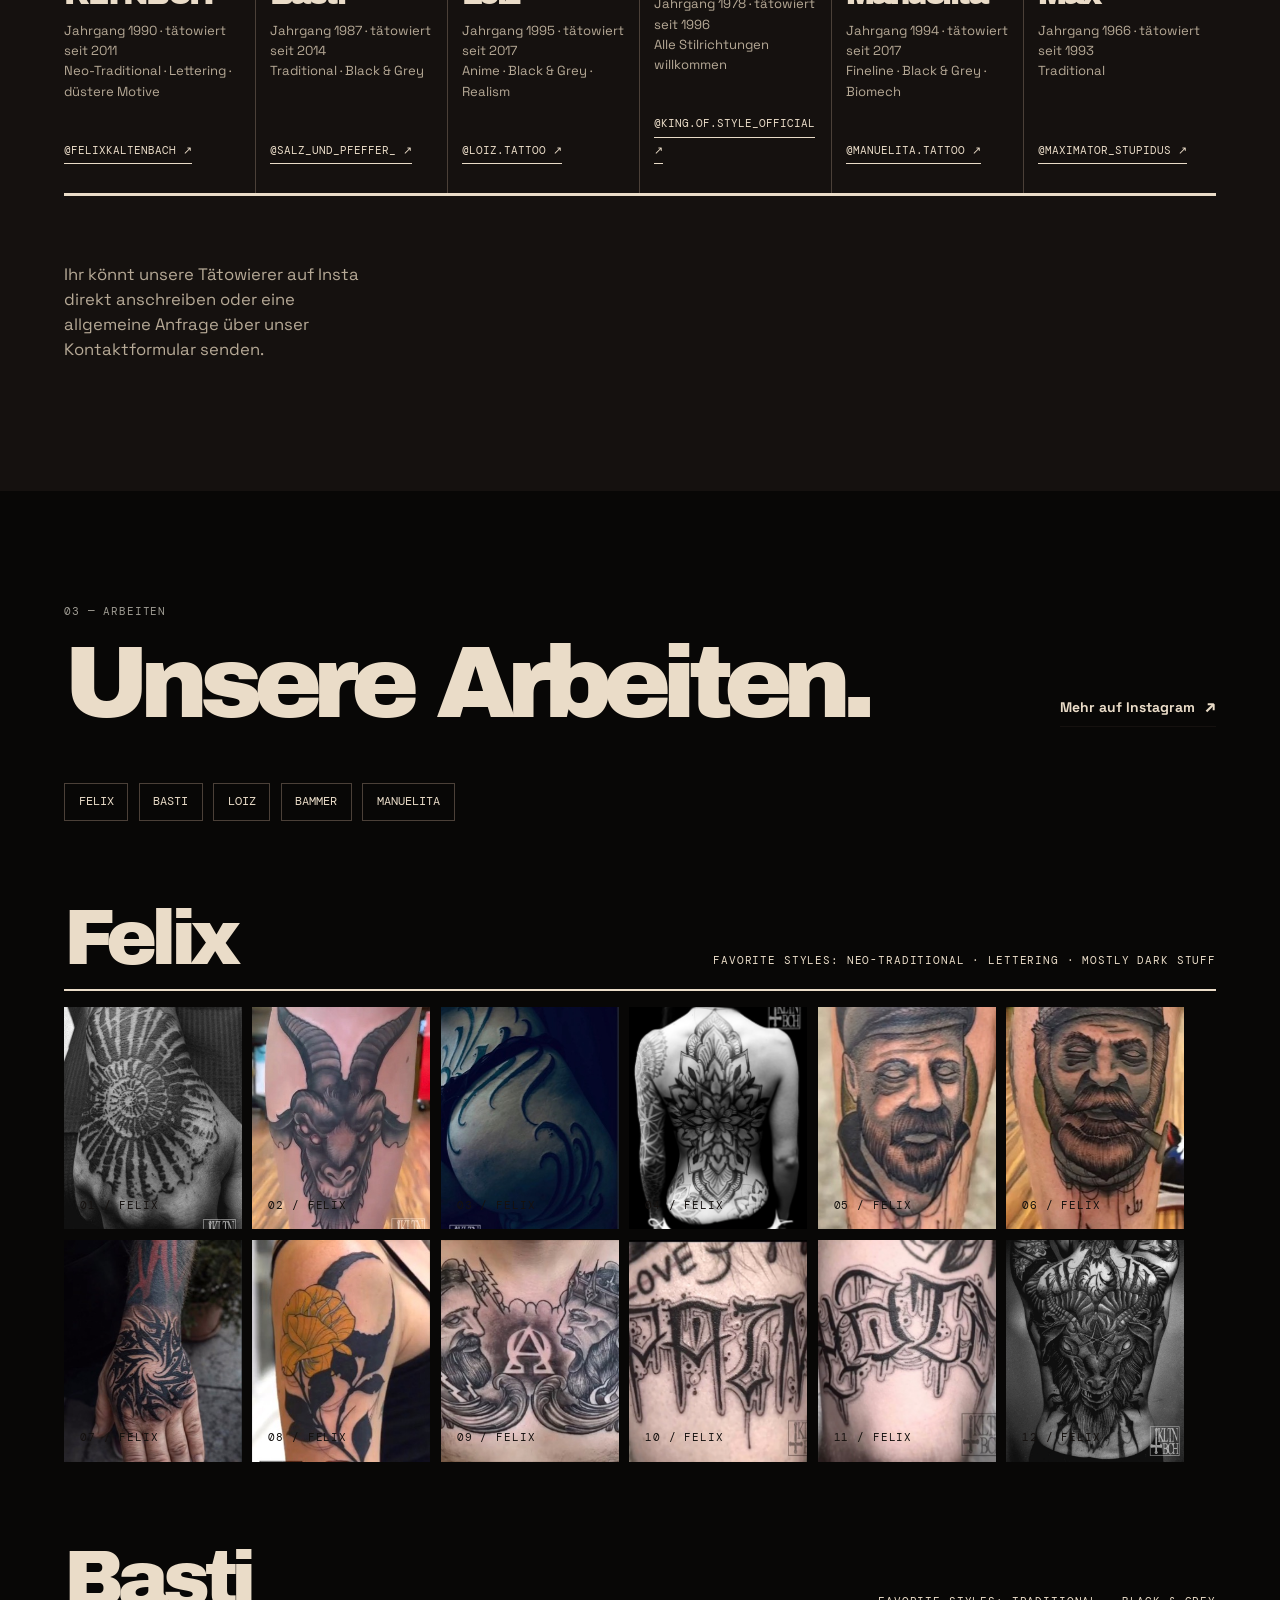
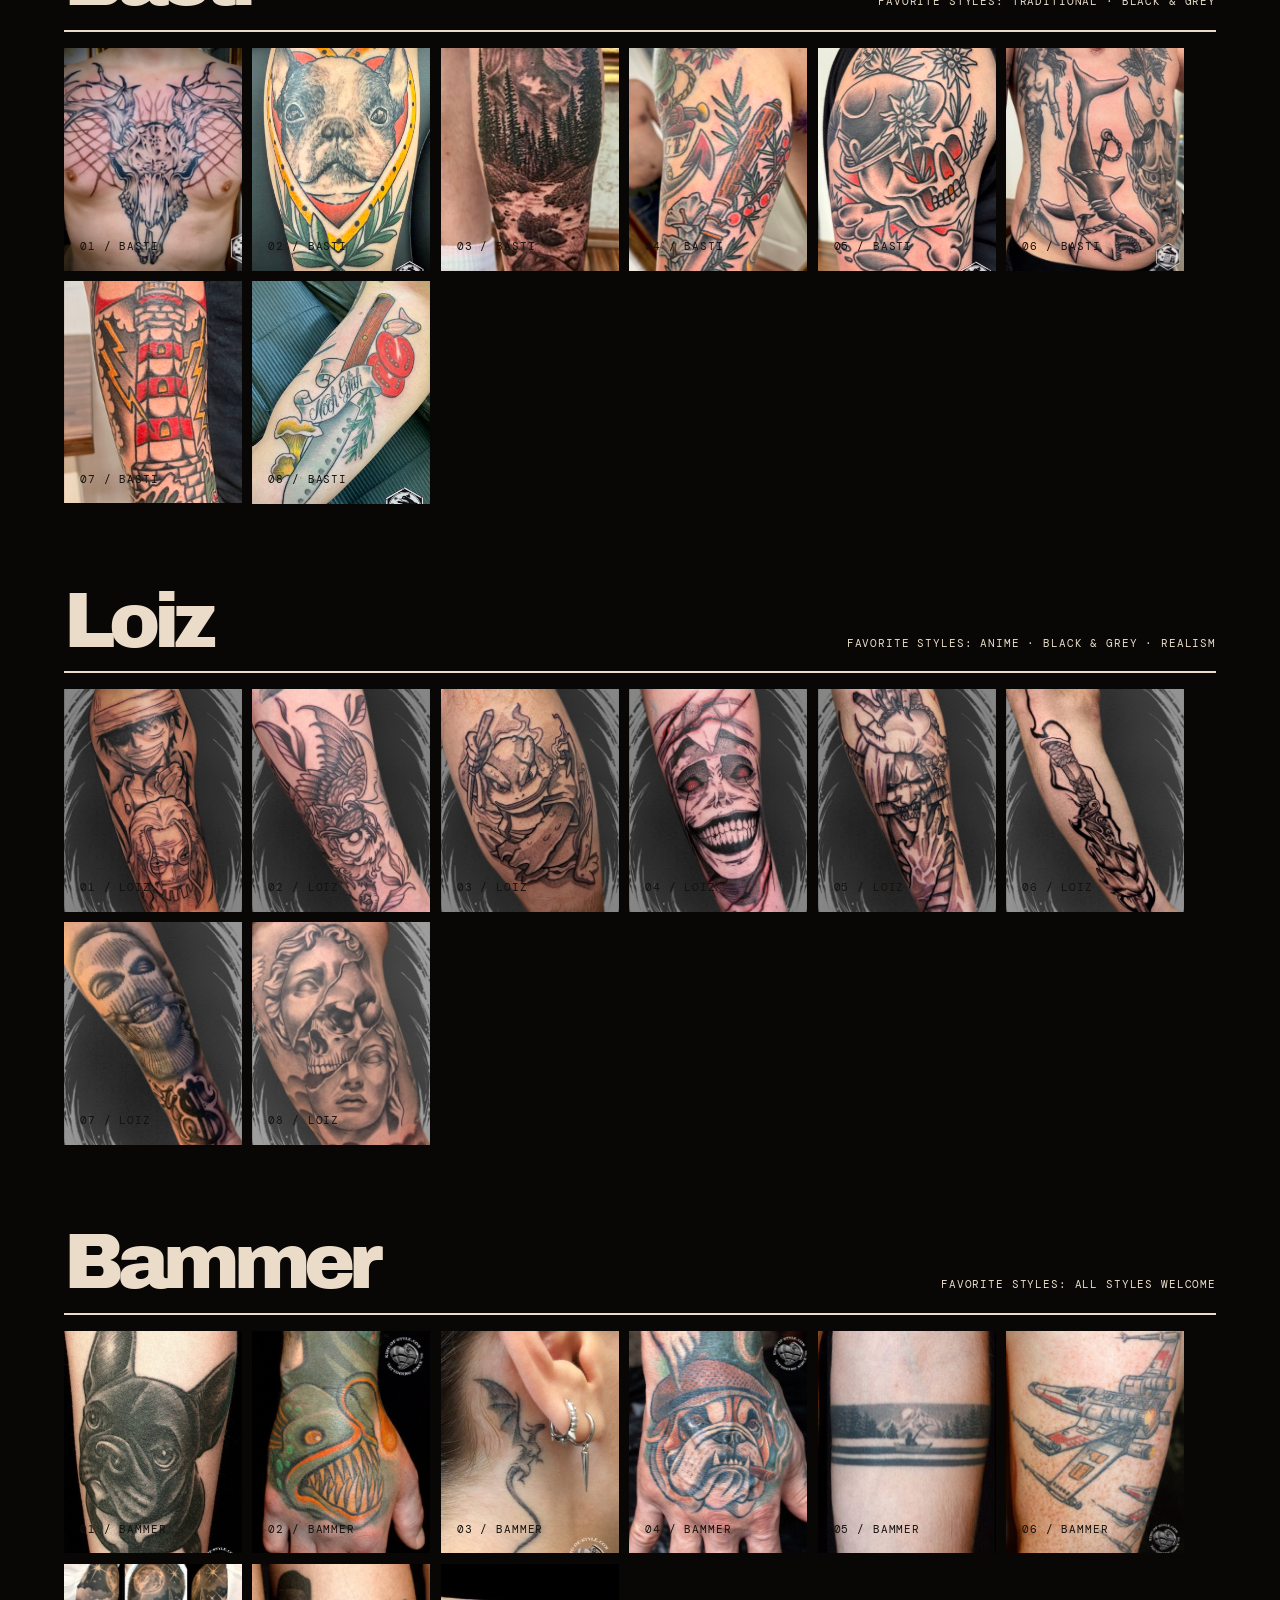
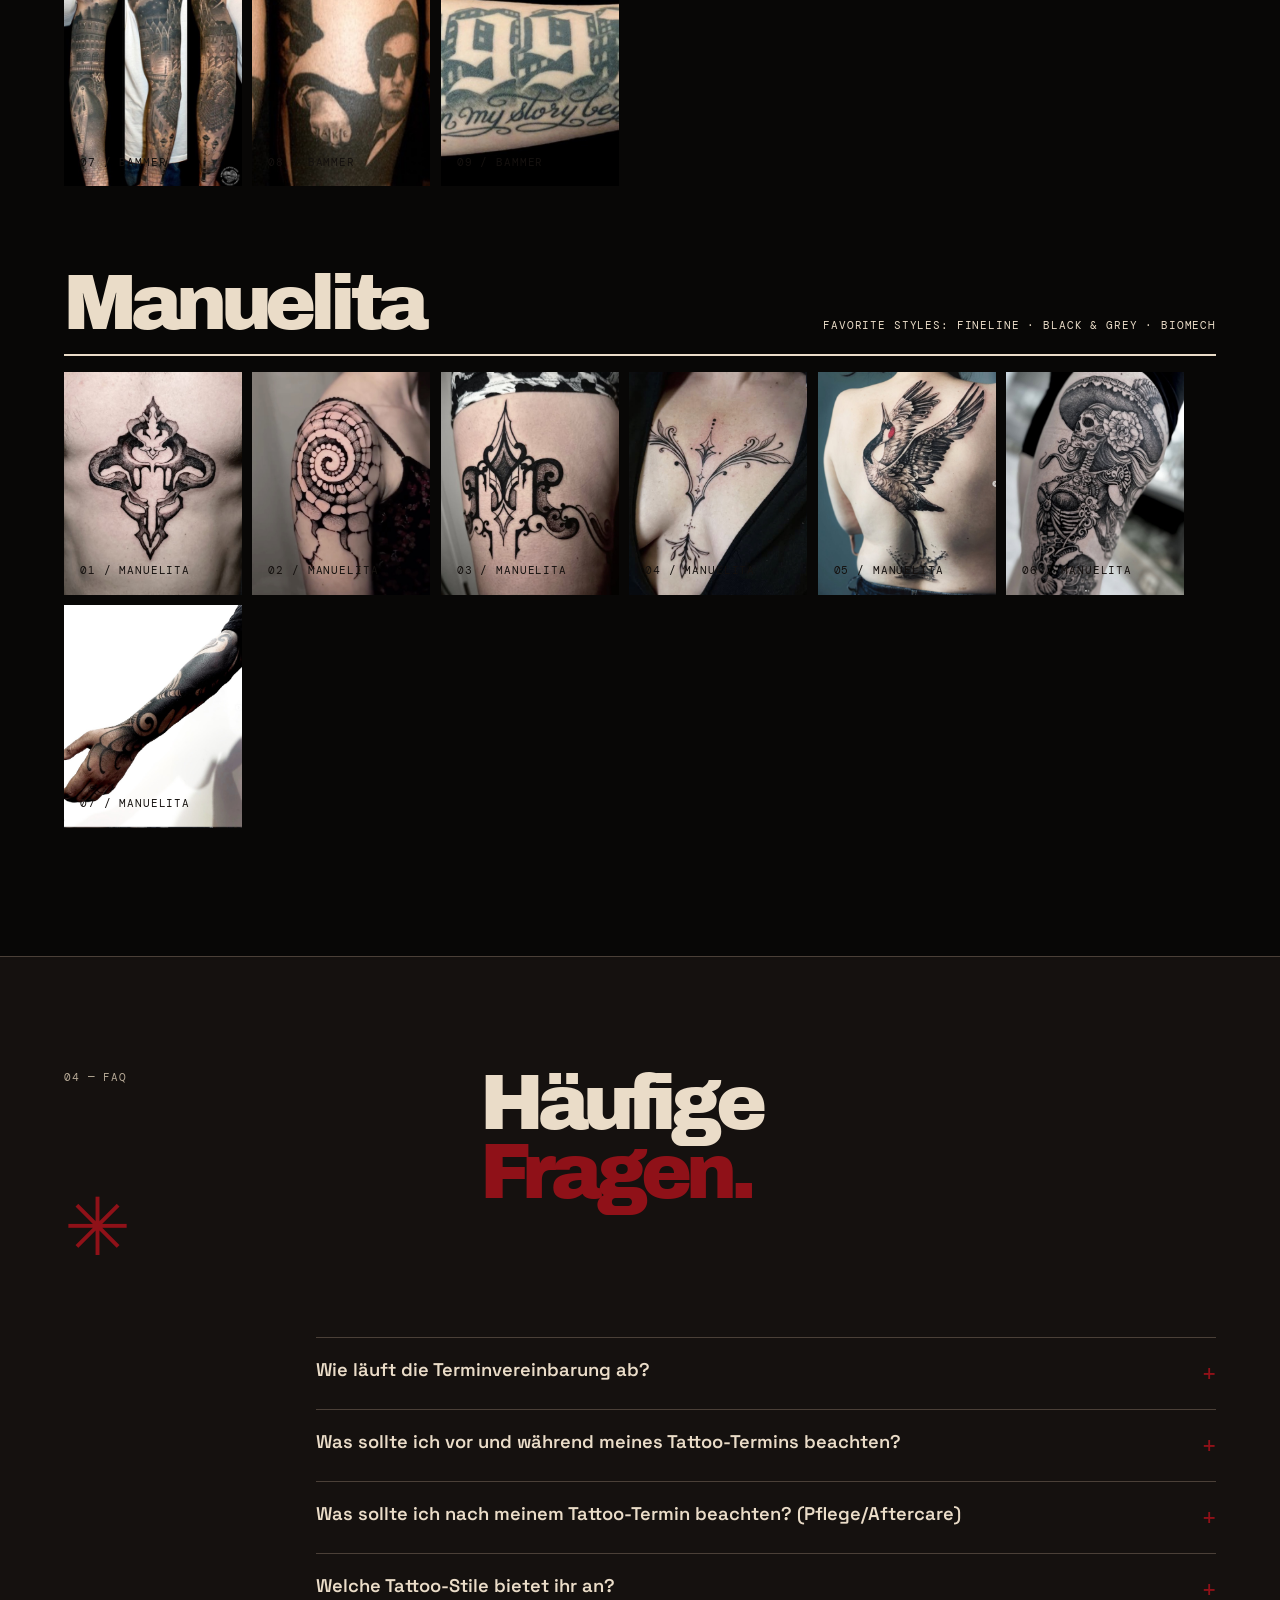
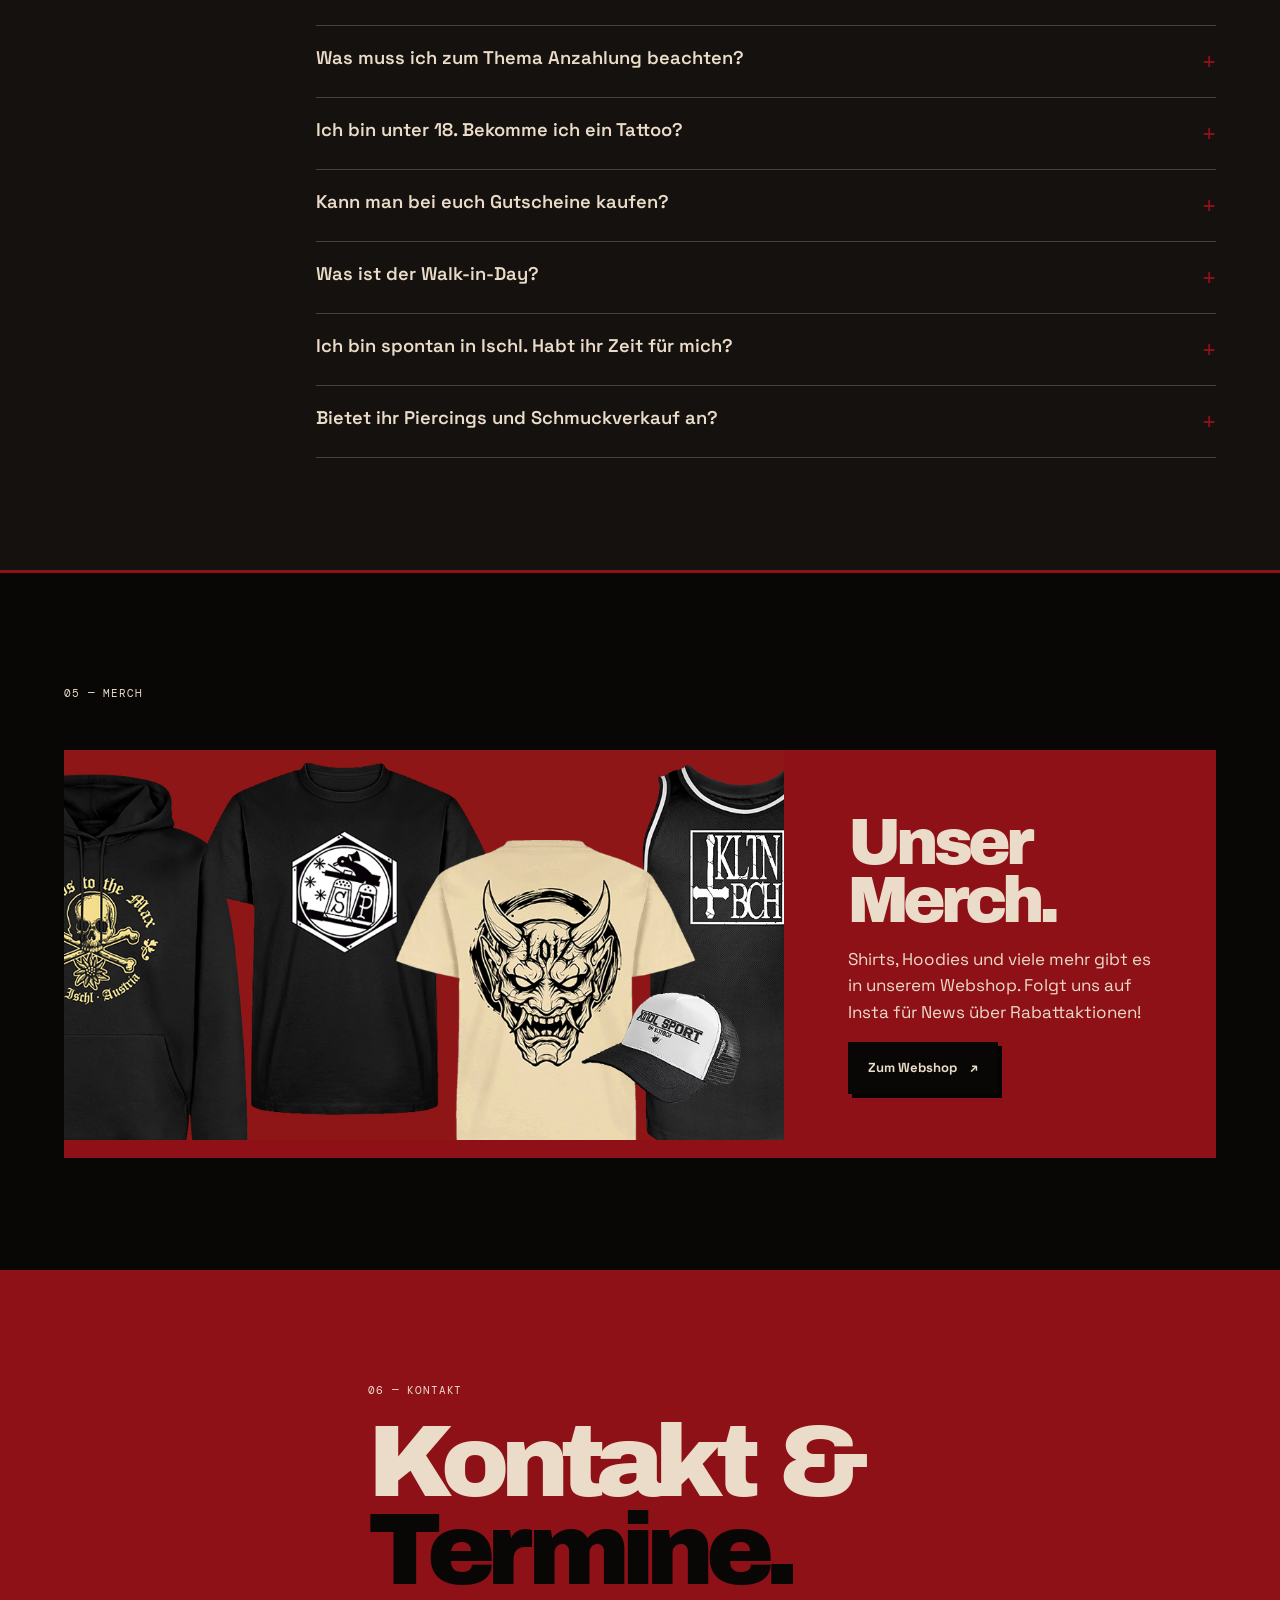
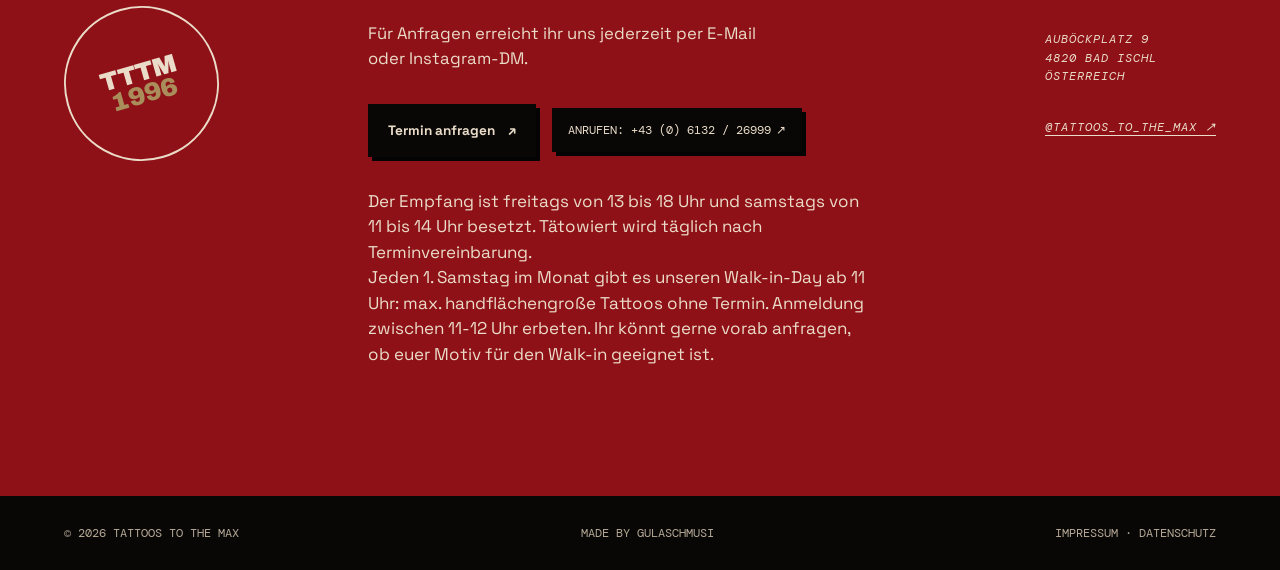
==== commit 2a73ddec: "Update studio site content and artist portfolios" ====
--- a/index.html
+++ b/index.html
@@ -22,42 +22,68 @@
     <a class="brand" href="#top" aria-label="Tattoos to the Max Startseite"><span class="brand-mark">TTTM</span><span class="brand-dot">●</span></a>
     <div class="language-switch"><a href="/en/" lang="en" aria-label="Switch to English">DE <span aria-hidden="true">/</span> EN</a></div>
     <button class="menu-toggle" type="button" aria-expanded="false" aria-controls="site-nav">Menü <span>+</span></button>
-    <nav id="site-nav" class="site-nav" aria-label="Hauptnavigation"><a href="#studio">Studio</a><a href="#artists">Artists</a><a href="#arbeiten">Arbeiten</a><a href="#faq">FAQ</a><a href="#shop">Shop</a><a href="#kontakt" class="nav-cta">Termin anfragen <span>↗</span></a><div class="mobile-language-switch"><a href="/en/" lang="en" aria-label="Switch to English">DE <span aria-hidden="true">/</span> EN</a></div></nav>
+    <nav id="site-nav" class="site-nav" aria-label="Hauptnavigation"><a href="#artists">Artists</a><a href="#arbeiten">Portfolios</a><a href="#geschichte">History</a><a href="#shop">Merch</a><a href="#faq">FAQs</a><a href="#kontakt" class="nav-cta">Termin anfragen <span>↗</span></a><div class="mobile-language-switch"><a href="/en/" lang="en" aria-label="Switch to English">DE <span aria-hidden="true">/</span> EN</a></div></nav>
   </header>
   <main id="top">
     <section class="hero section-pad">
-      <div class="hero-copy"><p class="eyebrow">Tattoo-Studio · Bad Ischl · Österreich</p><h1>Saubere Arbeit.<br /><em>Seit 1996.</em></h1><p class="hero-intro">Ordentliche Tätowierungen, klare Absprachen und Zeit für ein gutes Gespräch. Mitten im Salzkammergut.</p><div class="hero-actions"><a class="button button-dark" href="#kontakt">Termin anfragen <span>↗</span></a><a class="text-link" href="#arbeiten">Unsere Arbeiten <span>↓</span></a></div></div>
-      <div class="hero-art" aria-label="Tattoos to the Max Logo"><img class="hero-logo" src="assets/studio/brand/logo-red-white.png" width="1500" height="1372" alt="Tattoos to the Max" fetchpriority="high" /><span class="hero-caption mono">Bad Ischl · seit 1996</span></div>
-      <div class="hero-footer mono"><span>Scroll to explore</span><span class="line"></span><span>01 / 07</span></div>
+      <div class="hero-copy"><p class="eyebrow">Tattoos to the Max · Bad Ischl · Salzkammergut</p><h1>Traditionelle Arbeiten<br /><em>seit 1996.</em></h1><p class="hero-intro">Auböckplatz 9<br />4820 Bad Ischl<br />Österreich<br /><a href="tel:+43613226999">+43(0)6132 / 26 999</a><br /><a href="mailto:tattoostothemax@aon.at">tattoostothemax@aon.at</a><br /><br />Empfang geöffnet: Fr 13-18.00 · Sa 11-14.00<br />Tätowiert wird täglich nach Terminvereinbarung.<br /><br />Jeden 1. Samstag im Monat ab 11 Uhr ist Walk-in-Day: max. handflächengroße Tattoos ohne Termin.</p><div class="hero-actions"><a class="button button-dark" href="#kontakt">Termin anfragen <span>↗</span></a><a class="text-link" href="#arbeiten">Unsere Arbeiten <span>↓</span></a></div></div>
+      <div class="hero-art" aria-label="Tattoos to the Max Logo"><img class="hero-logo" src="assets/studio/brand/logo-red-white.png" width="1500" height="1372" alt="Tattoos to the Max" fetchpriority="high" /></div>
+      <div class="hero-footer mono"><span>Mehr erfahren</span><span class="line"></span><span>01 / 07</span></div>
     </section>
-    <section class="marquee" aria-label="Studio Werte"><div>TRADITIONAL <span>✳</span> BLACK &amp; GREY <span>✳</span> BAD ISCHL <span>✳</span> CUSTOM WORK <span>✳</span> TRADITIONAL <span>✳</span> BLACK &amp; GREY <span>✳</span></div></section>
-    <section id="studio" class="intro section-pad split-section"><div><p class="eyebrow">01 — Das Studio</p></div><div class="section-content"><h2>Seit 1996.<br /><span>Handwerk und Klarheit.</span></h2><p class="large-copy">Tattoos to the Max steht für saubere Arbeit, ehrliche Beratung und eine ruhige Atmosphäre – direkt am Auböckplatz in Bad Ischl.</p><div class="stat-row"><div><strong>1996</strong><small>gegründet</small></div><div><strong>4</strong><small>Tätowierer</small></div><div><strong>1.</strong><small>Samstag im Monat</small></div></div></div></section>
-    <section class="studio-section section-pad"><div class="split-section"><p class="eyebrow">Geschichte</p><div class="section-content"><h2>From garage<br />to <span>Auböckplatz.</span></h2><p>1996 begann Mäx in der Garage seines Hauses in der Bad Ischler Stiegengasse offiziell zu tätowieren und gründete Tattoos to the Max. Als die Räumlichkeiten zu klein wurden, zog das Studio im Winter 2008/09 an seinen heutigen Standort am Auböckplatz 9. Seit Jänner 2026 führt Felix Kaltenbach das Studio gemeinsam mit dem bestehenden Team weiter.</p><p>Im Empfangs- und Wartebereich ist Platz für Beratungen, Gutscheinkäufe und unseren kleinen Flohmarkt. Dahinter arbeiten die Artists an mehreren Arbeitsplätzen in entspannter Atmosphäre und nach höchsten Hygienestandards.</p></div></div><div class="studio-grid"><img src="assets/studio/studio/studio-1.jpg" width="1187" height="1600" alt="Außenansicht von Tattoos to the Max am Auböckplatz in Bad Ischl" loading="lazy" /><img src="assets/studio/studio/studio-2.jpg" width="1401" height="1600" alt="Empfangs- und Arbeitsbereich von Tattoos to the Max" loading="lazy" /></div></section>
-    <section id="artists" class="artists-section section-pad"><div class="section-heading"><div><p class="eyebrow">02 — Tätowierer</p><h2>Unser<br /><em>Team.</em></h2></div><p class="artists-intro">Jeder Tätowierer arbeitet mit eigener Handschrift. Die Arbeiten unten sind eindeutig zugeordnet.</p></div><div class="artist-list">
+    <section class="marquee" aria-label="Tattoo-Stile"><div class="marquee-track" aria-hidden="true"><div class="marquee-content"><span>TRADITIONAL</span><b>✳</b><span>BLACK &amp; GREY</span><b>✳</b><span>NEO-TRADITIONAL</span><b>✳</b><span>LETTERING</span><b>✳</b><span>ANIME</span><b>✳</b><span>REALISM</span><b>✳</b></div><div class="marquee-content"><span>TRADITIONAL</span><b>✳</b><span>BLACK &amp; GREY</span><b>✳</b><span>NEO-TRADITIONAL</span><b>✳</b><span>LETTERING</span><b>✳</b><span>ANIME</span><b>✳</b><span>REALISM</span><b>✳</b></div></div></section>
+
+    <section id="geschichte" class="studio-section section-pad"><div class="split-section"><p class="eyebrow">History</p><div class="section-content"><h2>Wie alles<br /><span>begann …</span></h2><p>1996 begann Mäx in der Garage seines Hauses in der Bad Ischler Stiegengasse offiziell zu tätowieren und gründete „Tattoos to the Max“. Als das Tattoo-Geschäft über die Jahre immer besser lief und die Räumlichkeiten zu klein wurden, bezog er nach kurzer Umbauphase im Winter 2008/09 das heutige Studio am Auböckplatz 9 – mitten im Herzen von Bad Ischl, zwischen Traun und Trinkhalle.</p><p>Im komfortablen Empfangs- und Wartebereich können sich Kundinnen, Kunden und Interessierte beraten lassen und bei Bedarf erfrischen. Dahinter befindet sich der großzügig angelegte Arbeitsbereich mit mehreren Arbeitsplätzen, an denen sich die Tätowierer den jeweiligen Kundenwünschen widmen und in entspannter Atmosphäre nach höchsten Hygienestandards arbeiten.</p><p>Die Belegschaft hat sich im Laufe der Jahre immer wieder verändert; auch Gasttätowierer aus aller Welt waren im Studio. Dank der treuen Stammkundschaft und unserer Leidenschaft für das Tätowieren konnten wir auch schwierige Phasen gut meistern. Aus gesundheitlichen Gründen ging Mäx im Jänner 2026 in Pension und übergab das Studio an Felix Kaltenbach. Das bestehende Team freut sich auf euren Besuch.</p></div></div><div class="studio-grid"><img src="assets/studio/studio/studio-1.jpg" width="1187" height="1600" alt="Außenansicht von Tattoos to the Max am Auböckplatz in Bad Ischl" loading="lazy" /><img src="assets/studio/studio/studio-2.jpg" width="1401" height="1600" alt="Empfangs- und Arbeitsbereich von Tattoos to the Max" loading="lazy" /></div></section>
+    <section id="artists" class="artists-section section-pad"><div class="section-heading"><div><p class="eyebrow">02 — Tätowierer</p><h2>Unser<br /><em>Team.</em></h2></div></div><div class="artist-list">
       <article class="artist-card"><img src="assets/studio/portraits/felix.jpg" width="1000" height="669" alt="Porträt von Felix Kaltenbach" loading="lazy" /><div><p class="artist-number mono">01 / Inhaber</p><h3>Felix<br />KLTNBCH</h3><p class="artist-meta"><span>Jahrgang 1990 · tätowiert seit 2011</span><span>Neo-Traditional · Lettering · düstere Motive</span></p><a href="https://www.instagram.com/felixkaltenbach/" target="_blank" rel="noreferrer">@felixkaltenbach ↗</a></div></article>
       <article class="artist-card"><img src="assets/studio/portraits/basti.jpg" width="809" height="1000" alt="Porträt von Basti" loading="lazy" /><div><p class="artist-number mono">02 / Resident Artist</p><h3>Basti</h3><p class="artist-meta"><span>Jahrgang 1987 · tätowiert seit 2014</span><span>Traditional · Black &amp; Grey</span></p><a href="https://www.instagram.com/salz_und_pfeffer_/" target="_blank" rel="noreferrer">@salz_und_pfeffer_ ↗</a></div></article>
       <article class="artist-card"><img src="assets/studio/portraits/loiz.jpg" width="715" height="1000" alt="Porträt von Loiz" loading="lazy" /><div><p class="artist-number mono">03 / Resident Artist</p><h3>Loiz</h3><p class="artist-meta"><span>Jahrgang 1995 · tätowiert seit 2017</span><span>Anime · Black &amp; Grey · Realism</span></p><a href="https://www.instagram.com/loiz.tattoo/" target="_blank" rel="noreferrer">@loiz.tattoo ↗</a></div></article>
       <article class="artist-card"><img src="assets/studio/portraits/bammer.jpg" width="1000" height="1000" alt="Porträt von Bammer" loading="lazy" /><div><p class="artist-number mono">04 / Regelmäßiger Gast</p><h3>Bammer<br />King of Style</h3><p class="artist-meta"><span>Jahrgang 1978 · tätowiert seit 1996</span><span>Alle Stilrichtungen willkommen</span></p><a href="https://www.instagram.com/king.of.style_official/" target="_blank" rel="noreferrer">@king.of.style_official ↗</a></div></article>
-    </div><p class="artists-intro">Mäx, Gründer von Tattoos to the Max, ist seit Jänner 2026 im Ruhestand. Sein Stil: Traditional.</p></section>
-    <section id="arbeiten" class="work-section section-pad"><div class="section-heading"><div><p class="eyebrow">03 — Arbeiten</p><h2>Aus dem<br /><em>Studio.</em></h2></div><a class="text-link" href="https://www.instagram.com/tattoos_to_the_max/" target="_blank" rel="noreferrer">Mehr auf Instagram <span>↗</span></a></div><nav class="portfolio-nav" aria-label="Portfolio nach Tätowierer"><a href="#felix">Felix</a><a href="#basti">Basti</a><a href="#loiz">Loiz</a><a href="#bammer">Bammer</a></nav>
-<div id="felix" class="artist-portfolio"><div class="portfolio-heading"><h3>Felix</h3><span class="mono">Neo-traditional · Lettering</span></div><div class="portfolio-gallery" data-gallery><button class="gallery-card" data-full="assets/studio/portfolio/felix-1.jpg" aria-label="Tattoo von Felix öffnen"><img src="assets/studio/thumbs/felix-1.jpg" alt="Tattoo von Felix" loading="lazy" /><span class="card-label">01 / Felix</span></button><button class="gallery-card" data-full="assets/studio/portfolio/felix-2.jpg" aria-label="Tattoo von Felix öffnen"><img src="assets/studio/thumbs/felix-2.jpg" alt="Tattoo von Felix" loading="lazy" /><span class="card-label">02 / Felix</span></button><button class="gallery-card" data-full="assets/studio/portfolio/felix-3.jpg" aria-label="Tattoo von Felix öffnen"><img src="assets/studio/thumbs/felix-3.jpg" alt="Tattoo von Felix" loading="lazy" /><span class="card-label">03 / Felix</span></button><button class="gallery-card" data-full="assets/studio/portfolio/felix-4.jpg" aria-label="Tattoo von Felix öffnen"><img src="assets/studio/thumbs/felix-4.jpg" alt="Tattoo von Felix" loading="lazy" /><span class="card-label">04 / Felix</span></button><button class="gallery-card" data-full="assets/studio/portfolio/felix-5.jpg" aria-label="Tattoo von Felix öffnen"><img src="assets/studio/thumbs/felix-5.jpg" alt="Tattoo von Felix" loading="lazy" /><span class="card-label">05 / Felix</span></button><button class="gallery-card" data-full="assets/studio/portfolio/felix-6.jpg" aria-label="Tattoo von Felix öffnen"><img src="assets/studio/thumbs/felix-6.jpg" alt="Tattoo von Felix" loading="lazy" /><span class="card-label">06 / Felix</span></button><button class="gallery-card" data-full="assets/studio/portfolio/felix-7.jpg" aria-label="Tattoo von Felix öffnen"><img src="assets/studio/thumbs/felix-7.jpg" alt="Tattoo von Felix" loading="lazy" /><span class="card-label">07 / Felix</span></button><button class="gallery-card" data-full="assets/studio/portfolio/felix-8.jpg" aria-label="Tattoo von Felix öffnen"><img src="assets/studio/thumbs/felix-8.jpg" alt="Tattoo von Felix" loading="lazy" /><span class="card-label">08 / Felix</span></button><button class="gallery-card" data-full="assets/studio/portfolio/felix-9.jpg" aria-label="Tattoo von Felix öffnen"><img src="assets/studio/thumbs/felix-9.jpg" alt="Tattoo von Felix" loading="lazy" /><span class="card-label">09 / Felix</span></button><button class="gallery-card" data-full="assets/studio/portfolio/felix-10.jpg" aria-label="Tattoo von Felix öffnen"><img src="assets/studio/thumbs/felix-10.jpg" alt="Tattoo von Felix" loading="lazy" /><span class="card-label">10 / Felix</span></button><button class="gallery-card" data-full="assets/studio/portfolio/felix-11.jpg" aria-label="Tattoo von Felix öffnen"><img src="assets/studio/thumbs/felix-11.jpg" alt="Tattoo von Felix" loading="lazy" /><span class="card-label">11 / Felix</span></button></div></div>
-<div id="basti" class="artist-portfolio"><div class="portfolio-heading"><h3>Basti</h3><span class="mono">Traditional · Black &amp; Grey</span></div><div class="portfolio-gallery" data-gallery><button class="gallery-card" data-full="assets/studio/portfolio/basti-1.jpg" aria-label="Tattoo von Basti öffnen"><img src="assets/studio/thumbs/basti-1.jpg" alt="Tattoo von Basti" loading="lazy" /><span class="card-label">01 / Basti</span></button><button class="gallery-card" data-full="assets/studio/portfolio/basti-2.jpg" aria-label="Tattoo von Basti öffnen"><img src="assets/studio/thumbs/basti-2.jpg" alt="Tattoo von Basti" loading="lazy" /><span class="card-label">02 / Basti</span></button><button class="gallery-card" data-full="assets/studio/portfolio/basti-3.jpg" aria-label="Tattoo von Basti öffnen"><img src="assets/studio/thumbs/basti-3.jpg" alt="Tattoo von Basti" loading="lazy" /><span class="card-label">03 / Basti</span></button><button class="gallery-card" data-full="assets/studio/portfolio/basti-4.jpg" aria-label="Tattoo von Basti öffnen"><img src="assets/studio/thumbs/basti-4.jpg" alt="Tattoo von Basti" loading="lazy" /><span class="card-label">04 / Basti</span></button><button class="gallery-card" data-full="assets/studio/portfolio/basti-5.jpg" aria-label="Tattoo von Basti öffnen"><img src="assets/studio/thumbs/basti-5.jpg" alt="Tattoo von Basti" loading="lazy" /><span class="card-label">05 / Basti</span></button><button class="gallery-card" data-full="assets/studio/portfolio/basti-6.jpg" aria-label="Tattoo von Basti öffnen"><img src="assets/studio/thumbs/basti-6.jpg" alt="Tattoo von Basti" loading="lazy" /><span class="card-label">06 / Basti</span></button><button class="gallery-card" data-full="assets/studio/portfolio/basti-7.jpg" aria-label="Tattoo von Basti öffnen"><img src="assets/studio/thumbs/basti-7.jpg" alt="Tattoo von Basti" loading="lazy" /><span class="card-label">07 / Basti</span></button><button class="gallery-card" data-full="assets/studio/portfolio/basti-8.jpg" aria-label="Tattoo von Basti öffnen"><img src="assets/studio/thumbs/basti-8.jpg" alt="Tattoo von Basti" loading="lazy" /><span class="card-label">08 / Basti</span></button></div></div>
-<div id="loiz" class="artist-portfolio"><div class="portfolio-heading"><h3>Loiz</h3><span class="mono">Anime · Black &amp; Grey · Realism</span></div><div class="portfolio-gallery" data-gallery><button class="gallery-card" data-full="assets/studio/portfolio/loiz-1.jpg" aria-label="Tattoo von Loiz öffnen"><img src="assets/studio/thumbs/loiz-1.jpg" alt="Tattoo von Loiz" loading="lazy" /><span class="card-label">01 / Loiz</span></button><button class="gallery-card" data-full="assets/studio/portfolio/loiz-2.jpg" aria-label="Tattoo von Loiz öffnen"><img src="assets/studio/thumbs/loiz-2.jpg" alt="Tattoo von Loiz" loading="lazy" /><span class="card-label">02 / Loiz</span></button><button class="gallery-card" data-full="assets/studio/portfolio/loiz-3.jpg" aria-label="Tattoo von Loiz öffnen"><img src="assets/studio/thumbs/loiz-3.jpg" alt="Tattoo von Loiz" loading="lazy" /><span class="card-label">03 / Loiz</span></button><button class="gallery-card" data-full="assets/studio/portfolio/loiz-4.jpg" aria-label="Tattoo von Loiz öffnen"><img src="assets/studio/thumbs/loiz-4.jpg" alt="Tattoo von Loiz" loading="lazy" /><span class="card-label">04 / Loiz</span></button><button class="gallery-card" data-full="assets/studio/portfolio/loiz-5.jpg" aria-label="Tattoo von Loiz öffnen"><img src="assets/studio/thumbs/loiz-5.jpg" alt="Tattoo von Loiz" loading="lazy" /><span class="card-label">05 / Loiz</span></button><button class="gallery-card" data-full="assets/studio/portfolio/loiz-6.jpg" aria-label="Tattoo von Loiz öffnen"><img src="assets/studio/thumbs/loiz-6.jpg" alt="Tattoo von Loiz" loading="lazy" /><span class="card-label">06 / Loiz</span></button><button class="gallery-card" data-full="assets/studio/portfolio/loiz-7.jpg" aria-label="Tattoo von Loiz öffnen"><img src="assets/studio/thumbs/loiz-7.jpg" alt="Tattoo von Loiz" loading="lazy" /><span class="card-label">07 / Loiz</span></button><button class="gallery-card" data-full="assets/studio/portfolio/loiz-8.jpg" aria-label="Tattoo von Loiz öffnen"><img src="assets/studio/thumbs/loiz-8.jpg" alt="Tattoo von Loiz" loading="lazy" /><span class="card-label">08 / Loiz</span></button></div></div>
-<div id="bammer" class="artist-portfolio"><div class="portfolio-heading"><h3>Bammer</h3><span class="mono">King of Style</span></div><div class="portfolio-gallery" data-gallery><button class="gallery-card" data-full="assets/studio/portfolio/bammer-1.jpg" aria-label="Tattoo von Bammer öffnen"><img src="assets/studio/thumbs/bammer-1.jpg" alt="Tattoo von Bammer" loading="lazy" /><span class="card-label">01 / Bammer</span></button><button class="gallery-card" data-full="assets/studio/portfolio/bammer-2.jpg" aria-label="Tattoo von Bammer öffnen"><img src="assets/studio/thumbs/bammer-2.jpg" alt="Tattoo von Bammer" loading="lazy" /><span class="card-label">02 / Bammer</span></button><button class="gallery-card" data-full="assets/studio/portfolio/bammer-3.jpg" aria-label="Tattoo von Bammer öffnen"><img src="assets/studio/thumbs/bammer-3.jpg" alt="Tattoo von Bammer" loading="lazy" /><span class="card-label">03 / Bammer</span></button><button class="gallery-card" data-full="assets/studio/portfolio/bammer-4.jpg" aria-label="Tattoo von Bammer öffnen"><img src="assets/studio/thumbs/bammer-4.jpg" alt="Tattoo von Bammer" loading="lazy" /><span class="card-label">04 / Bammer</span></button><button class="gallery-card" data-full="assets/studio/portfolio/bammer-5.jpg" aria-label="Tattoo von Bammer öffnen"><img src="assets/studio/thumbs/bammer-5.jpg" alt="Tattoo von Bammer" loading="lazy" /><span class="card-label">05 / Bammer</span></button><button class="gallery-card" data-full="assets/studio/portfolio/bammer-6.jpg" aria-label="Tattoo von Bammer öffnen"><img src="assets/studio/thumbs/bammer-6.jpg" alt="Tattoo von Bammer" loading="lazy" /><span class="card-label">06 / Bammer</span></button><button class="gallery-card" data-full="assets/studio/portfolio/bammer-7.jpg" aria-label="Tattoo von Bammer öffnen"><img src="assets/studio/thumbs/bammer-7.jpg" alt="Tattoo von Bammer" loading="lazy" /><span class="card-label">07 / Bammer</span></button><button class="gallery-card" data-full="assets/studio/portfolio/bammer-8.jpg" aria-label="Tattoo von Bammer öffnen"><img src="assets/studio/thumbs/bammer-8.jpg" alt="Tattoo von Bammer" loading="lazy" /><span class="card-label">08 / Bammer</span></button><button class="gallery-card" data-full="assets/studio/portfolio/bammer-9.jpg" aria-label="Tattoo von Bammer öffnen"><img src="assets/studio/thumbs/bammer-9.jpg" alt="Tattoo von Bammer" loading="lazy" /><span class="card-label">09 / Bammer</span></button></div></div>
-    </section>
-    <section id="faq" class="faq-section section-pad"><div class="split-section"><div><p class="eyebrow">04 — Gut zu wissen</p><span class="info-symbol">✳</span></div><div class="section-content"><h2>Fragen &amp;<br /><span>Antworten.</span></h2></div></div><div class="faq-list">
-      <details><summary>Wie läuft die Terminvereinbarung ab?</summary><div class="faq-answer"><p>Komm während der Empfangszeiten vorbei oder sende uns deine Anfrage per E-Mail oder Instagram-DM. Beschreibe deine Idee, die gewünschte Körperstelle und Größe möglichst konkret und schick passende Referenzen mit. So finden wir den passenden Artist und vereinbaren ein Vorgespräch oder einen Termin.</p><p>Wir zeichnen erst nach erfolgter Terminvereinbarung und versenden keine Entwürfe vorab. Letzte Änderungen setzen wir am Termintag gemeinsam mit dir um.</p></div></details>
-      <details><summary>Was sollte ich zum Termin mitbringen?</summary><div class="faq-answer"><p>Komm ausgeschlafen, gut gestärkt und in bequemer Kleidung, die gegebenenfalls Farbe abbekommen darf. Die zu tätowierende Hautstelle sollte unverletzt, nicht sonnenverbrannt, unrasiert und leicht zugänglich sein. Kissen, Buch oder Snacks für die Pause sind willkommen; bitte bring keine Begleitpersonen mit.</p><p>Aktuell ist nur Barzahlung möglich.</p></div></details>
-      <details><summary>Wie pflege ich mein frisches Tattoo?</summary><div class="faq-answer"><p>Dein Tattoo braucht mindestens drei Wochen Heilzeit. Folge den individuellen Hinweisen deines Artists für Folie oder Heilpflaster. Hände vor jedem Kontakt gründlich waschen, Tattoo sauber halten und nur bei Bedarf hauchdünn mit Wundheilsalbe pflegen. Nicht kratzen und nicht überpflegen.</p><p>Während der Heilung: keine Sonne, Sauna, Solarium, Chlor- oder Salzwasser, Massagen oder Reibung. Bei Unsicherheit oder Problemen bitte sofort bei uns melden.</p></div></details>
-      <details><summary>Welche Stile bietet ihr an?</summary><div class="faq-answer"><p>Traditional, Black &amp; Grey, Realism, Neo-Traditional, Lettering, Anime und langlebige Fineline-Tattoos – ergänzt durch wechselnde Gastartists.</p></div></details>
-      <details><summary>Was muss ich bei einer Anzahlung beachten?</summary><div class="faq-answer"><p>Eine individuell vereinbarte Baranzahlung kann deinen Termin fixieren und wird mit dem Preis des Tattoos verrechnet. Bei einer Absage oder Verschiebung bis spätestens drei Werktage vorher bleibt sie bestehen. Bei einer kurzfristigeren Absage oder bei Nichterscheinen kann sie verfallen.</p></div></details>
-      <details><summary>Bekomme ich unter 18 Jahren ein Tattoo?</summary><div class="faq-answer"><p>Unter 16-Jährige werden nicht tätowiert. Bei Minderjährigen ab 16 Jahren entscheiden wir verantwortungsvoll im Einzelfall. Zum Termin benötigen wir die schriftliche Einverständniserklärung eines nachweislich Erziehungsberechtigten.</p></div></details>
-      <details><summary>Gibt es Gutscheine und spontane Termine?</summary><div class="faq-answer"><p>Gutscheine mit frei wählbarem Wert sind vor Ort gegen Barzahlung erhältlich und bei allen Artists einlösbar. Jeden ersten Samstag im Monat ist Walk-in Day für kleine Tattoos bis Handflächengröße; die Terminannahme ist von 11 bis 12 Uhr. Wenn du außerhalb der Empfangszeiten spontan vorbeikommen möchtest, kläre am besten vorher ab, ob jemand vor Ort ist.</p></div></details>
-      <details><summary>Gibt es Piercings oder Schmuck?</summary><div class="faq-answer"><p>Nein. Wir tätowieren ausschließlich.</p></div></details>
+      <article class="artist-card"><img src="assets/studio/portraits/manuelita.jpg" width="1080" height="1350" alt="Porträt von Manuelita" loading="lazy" /><div><p class="artist-number mono">05 / Steady Guest</p><h3>Manuelita</h3><p class="artist-meta"><span>Jahrgang 1994 · tätowiert seit 2017</span><span>Fineline · Black &amp; Grey · Biomech</span></p><a href="https://www.instagram.com/manuelita.tattoo/" target="_blank" rel="noreferrer">@manuelita.tattoo ↗</a></div></article>
+      <article class="artist-card"><img src="assets/studio/portraits/max.jpg" width="206" height="206" alt="Porträt von Mäx" loading="lazy" /><div><p class="artist-number mono">06 / Gründer, in Pension</p><h3>Mäx</h3><p class="artist-meta"><span>Jahrgang 1966 · tätowiert seit 1993</span><span>Traditional</span></p><a href="https://www.instagram.com/maximator_stupidus/" target="_blank" rel="noreferrer">@maximator_stupidus ↗</a></div></article>
+    </div><p class="artists-intro">Ihr könnt unsere Tätowierer auf Insta direkt anschreiben oder eine allgemeine Anfrage über unser Kontaktformular senden.</p></section>
+    <section id="arbeiten" class="work-section section-pad"><div class="section-heading"><div><p class="eyebrow">03 — Arbeiten</p><h2>Unsere Arbeiten.</h2></div><a class="text-link" href="https://www.instagram.com/tattoos_to_the_max/" target="_blank" rel="noreferrer">Mehr auf Instagram <span>↗</span></a></div><nav class="portfolio-nav" aria-label="Portfolio nach Tätowierer"><a href="#felix">Felix</a><a href="#basti">Basti</a><a href="#loiz">Loiz</a><a href="#bammer">Bammer</a><a href="#manuelita">Manuelita</a></nav>
+<div id="felix" class="artist-portfolio"><div class="portfolio-heading"><h3>Felix</h3><span class="mono">Favorite Styles: Neo-Traditional · Lettering · mostly dark stuff</span></div><div class="portfolio-gallery" data-gallery><button class="gallery-card" data-full="assets/studio/portfolio/felix-1.jpg" aria-label="Tattoo von Felix öffnen"><img src="assets/studio/thumbs/felix-1.jpg" alt="Tattoo von Felix" loading="lazy" /><span class="card-label">01 / Felix</span></button><button class="gallery-card" data-full="assets/studio/portfolio/felix-2.jpg" aria-label="Tattoo von Felix öffnen"><img src="assets/studio/thumbs/felix-2.jpg" alt="Tattoo von Felix" loading="lazy" /><span class="card-label">02 / Felix</span></button><button class="gallery-card" data-full="assets/studio/portfolio/felix-3.jpg" aria-label="Tattoo von Felix öffnen"><img src="assets/studio/thumbs/felix-3.jpg" alt="Tattoo von Felix" loading="lazy" /><span class="card-label">03 / Felix</span></button><button class="gallery-card" data-full="assets/studio/portfolio/felix-4.jpg" aria-label="Tattoo von Felix öffnen"><img src="assets/studio/thumbs/felix-4.jpg" alt="Tattoo von Felix" loading="lazy" /><span class="card-label">04 / Felix</span></button><button class="gallery-card" data-full="assets/studio/portfolio/felix-5.jpg" aria-label="Tattoo von Felix öffnen"><img src="assets/studio/thumbs/felix-5.jpg" alt="Tattoo von Felix" loading="lazy" /><span class="card-label">05 / Felix</span></button><button class="gallery-card" data-full="assets/studio/portfolio/felix-6.jpg" aria-label="Tattoo von Felix öffnen"><img src="assets/studio/thumbs/felix-6.jpg" alt="Tattoo von Felix" loading="lazy" /><span class="card-label">06 / Felix</span></button><button class="gallery-card" data-full="assets/studio/portfolio/felix-7.jpg" aria-label="Tattoo von Felix öffnen"><img src="assets/studio/thumbs/felix-7.jpg" alt="Tattoo von Felix" loading="lazy" /><span class="card-label">07 / Felix</span></button><button class="gallery-card" data-full="assets/studio/portfolio/felix-8.jpg" aria-label="Tattoo von Felix öffnen"><img src="assets/studio/thumbs/felix-8.jpg" alt="Tattoo von Felix" loading="lazy" /><span class="card-label">08 / Felix</span></button><button class="gallery-card" data-full="assets/studio/portfolio/felix-9.jpg" aria-label="Tattoo von Felix öffnen"><img src="assets/studio/thumbs/felix-9.jpg" alt="Tattoo von Felix" loading="lazy" /><span class="card-label">09 / Felix</span></button><button class="gallery-card" data-full="assets/studio/portfolio/felix-10.jpg" aria-label="Tattoo von Felix öffnen"><img src="assets/studio/thumbs/felix-10.jpg" alt="Tattoo von Felix" loading="lazy" /><span class="card-label">10 / Felix</span></button><button class="gallery-card" data-full="assets/studio/portfolio/felix-11.jpg" aria-label="Tattoo von Felix öffnen"><img src="assets/studio/thumbs/felix-11.jpg" alt="Tattoo von Felix" loading="lazy" /><span class="card-label">11 / Felix</span></button><button class="gallery-card" data-full="assets/studio/portfolio/felix-ruecken.jpg" aria-label="Rückentattoo von Felix öffnen"><img src="assets/studio/thumbs/felix-ruecken.jpg" alt="Rückentattoo von Felix" loading="lazy" /><span class="card-label">12 / Felix</span></button></div></div>
+<div id="basti" class="artist-portfolio"><div class="portfolio-heading"><h3>Basti</h3><span class="mono">Favorite Styles: Traditional · Black &amp; Grey</span></div><div class="portfolio-gallery" data-gallery><button class="gallery-card" data-full="assets/studio/portfolio/basti-1.jpg" aria-label="Tattoo von Basti öffnen"><img src="assets/studio/thumbs/basti-1.jpg" alt="Tattoo von Basti" loading="lazy" /><span class="card-label">01 / Basti</span></button><button class="gallery-card" data-full="assets/studio/portfolio/basti-2.jpg" aria-label="Tattoo von Basti öffnen"><img src="assets/studio/thumbs/basti-2.jpg" alt="Tattoo von Basti" loading="lazy" /><span class="card-label">02 / Basti</span></button><button class="gallery-card" data-full="assets/studio/portfolio/basti-3.jpg" aria-label="Tattoo von Basti öffnen"><img src="assets/studio/thumbs/basti-3.jpg" alt="Tattoo von Basti" loading="lazy" /><span class="card-label">03 / Basti</span></button><button class="gallery-card" data-full="assets/studio/portfolio/basti-4.jpg" aria-label="Tattoo von Basti öffnen"><img src="assets/studio/thumbs/basti-4.jpg" alt="Tattoo von Basti" loading="lazy" /><span class="card-label">04 / Basti</span></button><button class="gallery-card" data-full="assets/studio/portfolio/basti-5.jpg" aria-label="Tattoo von Basti öffnen"><img src="assets/studio/thumbs/basti-5.jpg" alt="Tattoo von Basti" loading="lazy" /><span class="card-label">05 / Basti</span></button><button class="gallery-card" data-full="assets/studio/portfolio/basti-6.jpg" aria-label="Tattoo von Basti öffnen"><img src="assets/studio/thumbs/basti-6.jpg" alt="Tattoo von Basti" loading="lazy" /><span class="card-label">06 / Basti</span></button><button class="gallery-card" data-full="assets/studio/portfolio/basti-7.jpg" aria-label="Tattoo von Basti öffnen"><img src="assets/studio/thumbs/basti-7.jpg" alt="Tattoo von Basti" loading="lazy" /><span class="card-label">07 / Basti</span></button><button class="gallery-card" data-full="assets/studio/portfolio/basti-8.jpg" aria-label="Tattoo von Basti öffnen"><img src="assets/studio/thumbs/basti-8.jpg" alt="Tattoo von Basti" loading="lazy" /><span class="card-label">08 / Basti</span></button></div></div>
+<div id="loiz" class="artist-portfolio"><div class="portfolio-heading"><h3>Loiz</h3><span class="mono">Favorite Styles: Anime · Black &amp; Grey · Realism</span></div><div class="portfolio-gallery" data-gallery><button class="gallery-card" data-full="assets/studio/portfolio/loiz-1.jpg" aria-label="Tattoo von Loiz öffnen"><img src="assets/studio/thumbs/loiz-1.jpg" alt="Tattoo von Loiz" loading="lazy" /><span class="card-label">01 / Loiz</span></button><button class="gallery-card" data-full="assets/studio/portfolio/loiz-2.jpg" aria-label="Tattoo von Loiz öffnen"><img src="assets/studio/thumbs/loiz-2.jpg" alt="Tattoo von Loiz" loading="lazy" /><span class="card-label">02 / Loiz</span></button><button class="gallery-card" data-full="assets/studio/portfolio/loiz-3.jpg" aria-label="Tattoo von Loiz öffnen"><img src="assets/studio/thumbs/loiz-3.jpg" alt="Tattoo von Loiz" loading="lazy" /><span class="card-label">03 / Loiz</span></button><button class="gallery-card" data-full="assets/studio/portfolio/loiz-4.jpg" aria-label="Tattoo von Loiz öffnen"><img src="assets/studio/thumbs/loiz-4.jpg" alt="Tattoo von Loiz" loading="lazy" /><span class="card-label">04 / Loiz</span></button><button class="gallery-card" data-full="assets/studio/portfolio/loiz-5.jpg" aria-label="Tattoo von Loiz öffnen"><img src="assets/studio/thumbs/loiz-5.jpg" alt="Tattoo von Loiz" loading="lazy" /><span class="card-label">05 / Loiz</span></button><button class="gallery-card" data-full="assets/studio/portfolio/loiz-6.jpg" aria-label="Tattoo von Loiz öffnen"><img src="assets/studio/thumbs/loiz-6.jpg" alt="Tattoo von Loiz" loading="lazy" /><span class="card-label">06 / Loiz</span></button><button class="gallery-card" data-full="assets/studio/portfolio/loiz-7.jpg" aria-label="Tattoo von Loiz öffnen"><img src="assets/studio/thumbs/loiz-7.jpg" alt="Tattoo von Loiz" loading="lazy" /><span class="card-label">07 / Loiz</span></button><button class="gallery-card" data-full="assets/studio/portfolio/loiz-8.jpg" aria-label="Tattoo von Loiz öffnen"><img src="assets/studio/thumbs/loiz-8.jpg" alt="Tattoo von Loiz" loading="lazy" /><span class="card-label">08 / Loiz</span></button></div></div>
+<div id="bammer" class="artist-portfolio"><div class="portfolio-heading"><h3>Bammer</h3><span class="mono">Favorite Styles: All styles welcome</span></div><div class="portfolio-gallery" data-gallery><button class="gallery-card" data-full="assets/studio/portfolio/bammer-1.jpg" aria-label="Tattoo von Bammer öffnen"><img src="assets/studio/thumbs/bammer-1.jpg" alt="Tattoo von Bammer" loading="lazy" /><span class="card-label">01 / Bammer</span></button><button class="gallery-card" data-full="assets/studio/portfolio/bammer-2.jpg" aria-label="Tattoo von Bammer öffnen"><img src="assets/studio/thumbs/bammer-2.jpg" alt="Tattoo von Bammer" loading="lazy" /><span class="card-label">02 / Bammer</span></button><button class="gallery-card" data-full="assets/studio/portfolio/bammer-3.jpg" aria-label="Tattoo von Bammer öffnen"><img src="assets/studio/thumbs/bammer-3.jpg" alt="Tattoo von Bammer" loading="lazy" /><span class="card-label">03 / Bammer</span></button><button class="gallery-card" data-full="assets/studio/portfolio/bammer-4.jpg" aria-label="Tattoo von Bammer öffnen"><img src="assets/studio/thumbs/bammer-4.jpg" alt="Tattoo von Bammer" loading="lazy" /><span class="card-label">04 / Bammer</span></button><button class="gallery-card" data-full="assets/studio/portfolio/bammer-5.jpg" aria-label="Tattoo von Bammer öffnen"><img src="assets/studio/thumbs/bammer-5.jpg" alt="Tattoo von Bammer" loading="lazy" /><span class="card-label">05 / Bammer</span></button><button class="gallery-card" data-full="assets/studio/portfolio/bammer-6.jpg" aria-label="Tattoo von Bammer öffnen"><img src="assets/studio/thumbs/bammer-6.jpg" alt="Tattoo von Bammer" loading="lazy" /><span class="card-label">06 / Bammer</span></button><button class="gallery-card" data-full="assets/studio/portfolio/bammer-7.jpg" aria-label="Tattoo von Bammer öffnen"><img src="assets/studio/thumbs/bammer-7.jpg" alt="Tattoo von Bammer" loading="lazy" /><span class="card-label">07 / Bammer</span></button><button class="gallery-card" data-full="assets/studio/portfolio/bammer-8.jpg" aria-label="Tattoo von Bammer öffnen"><img src="assets/studio/thumbs/bammer-8.jpg" alt="Tattoo von Bammer" loading="lazy" /><span class="card-label">08 / Bammer</span></button><button class="gallery-card" data-full="assets/studio/portfolio/bammer-9.jpg" aria-label="Tattoo von Bammer öffnen"><img src="assets/studio/thumbs/bammer-9.jpg" alt="Tattoo von Bammer" loading="lazy" /><span class="card-label">09 / Bammer</span></button></div></div>
+
+<div id="manuelita" class="artist-portfolio"><div class="portfolio-heading"><h3>Manuelita</h3><span class="mono">Favorite Styles: Fineline · Black &amp; Grey · Biomech</span></div><div class="portfolio-gallery" data-gallery><button class="gallery-card" data-full="assets/studio/portfolio/manuelita-1.jpg" aria-label="Tattoo von Manuelita öffnen"><img src="assets/studio/thumbs/manuelita-1.jpg" alt="Tattoo von Manuelita" loading="lazy" /><span class="card-label">01 / Manuelita</span></button><button class="gallery-card" data-full="assets/studio/portfolio/manuelita-2.jpg" aria-label="Tattoo von Manuelita öffnen"><img src="assets/studio/thumbs/manuelita-2.jpg" alt="Tattoo von Manuelita" loading="lazy" /><span class="card-label">02 / Manuelita</span></button><button class="gallery-card" data-full="assets/studio/portfolio/manuelita-3.jpg" aria-label="Tattoo von Manuelita öffnen"><img src="assets/studio/thumbs/manuelita-3.jpg" alt="Tattoo von Manuelita" loading="lazy" /><span class="card-label">03 / Manuelita</span></button><button class="gallery-card" data-full="assets/studio/portfolio/manuelita-4.jpg" aria-label="Tattoo von Manuelita öffnen"><img src="assets/studio/thumbs/manuelita-4.jpg" alt="Tattoo von Manuelita" loading="lazy" /><span class="card-label">04 / Manuelita</span></button><button class="gallery-card" data-full="assets/studio/portfolio/manuelita-5.jpg" aria-label="Tattoo von Manuelita öffnen"><img src="assets/studio/thumbs/manuelita-5.jpg" alt="Tattoo von Manuelita" loading="lazy" /><span class="card-label">05 / Manuelita</span></button><button class="gallery-card" data-full="assets/studio/portfolio/manuelita-6.jpg" aria-label="Tattoo von Manuelita öffnen"><img src="assets/studio/thumbs/manuelita-6.jpg" alt="Tattoo von Manuelita" loading="lazy" /><span class="card-label">06 / Manuelita</span></button><button class="gallery-card" data-full="assets/studio/portfolio/manuelita-7.jpg" aria-label="Tattoo von Manuelita öffnen"><img src="assets/studio/thumbs/manuelita-7.jpg" alt="Tattoo von Manuelita" loading="lazy" /><span class="card-label">07 / Manuelita</span></button></div></div>
+</section>
+    <section id="faq" class="faq-section section-pad"><div class="split-section"><div><p class="eyebrow">04 — FAQ</p><span class="info-symbol">✳</span></div><div class="section-content"><h2>Häufige<br /><span>Fragen.</span></h2></div></div><div class="faq-list">
+      <details><summary>Wie läuft die Terminvereinbarung ab?</summary><div class="faq-answer">
+        <p>Du kannst während der Öffnungszeiten für ein unverbindliches Informationsgespräch oder eine Terminvereinbarung bei uns vorbeikommen. Alternativ kannst du uns per E-Mail oder Instagram eine Anfrage senden. So können wir prüfen, welcher Tätowierer am besten zu deinem Projekt passt, und ein zeitnahes Einzelgespräch mit dem passenden Artist vereinbaren.</p>
+        <p>Hilfreich ist, wenn du uns deine Idee möglichst konkret vermittelst, zum Beispiel mit passendem Bildmaterial. Wenn du dir bei der Körperstelle oder Ausführung noch unsicher bist, beraten wir dich gerne. Nicht jedes Motiv lässt sich an jeder gewünschten Körperstelle umsetzen. Ein Vorgespräch ist daher empfehlenswert und ermöglicht dem Tätowierer eine realistische Preiseinschätzung. Dabei spielen unter anderem dein Körperbau und deine individuelle Hautbeschaffenheit eine Rolle.</p>
+        <p>Wenn du dich für dein Tattoo entschieden hast, vereinbaren wir einen passenden Termin. Um diesen zu fixieren, kann eine Anzahlung fällig werden (siehe unten).</p>
+        <p>Besprich möglichst alle Details zum Motiv vor dem Termin. Je genauer deine Angaben sind, desto besser können wir die Vorlage vorbereiten. Wir zeichnen erst nach der Terminvereinbarung und versenden vorab keine Entwürfe. Am Termintag zeigen wir dir das Design. Änderungswünsche besprechen und bearbeiten wir gemeinsam, bis dir das Motiv gefällt.</p>
+        <p>Achte bei der Terminvereinbarung darauf, dass du in den Wochen nach dem Termin keinen Sonnenurlaub und zum Beispiel keinen Thermenaufenthalt planst, damit die Heilung nicht beeinträchtigt wird.</p>
+      </div></details>
+      <details><summary>Was sollte ich vor und während meines Tattoo-Termins beachten?</summary><div class="faq-answer">
+        <p>Für den Termin und die anschließende Heilung ist eine gute körperliche Verfassung von Vorteil. Komm möglichst ausgeschlafen, nicht mit nüchternem Magen und entspannt ins Studio. Trage bequeme Kleidung, die gegebenenfalls mit Farbe oder Blut verunreinigt werden kann. Die zu tätowierende Hautstelle sollte unverletzt, unrasiert und leicht zugänglich sein.</p>
+        <p>Alles, was dir die Sitzung erleichtert, ist erlaubt: zum Beispiel ein Kissen, dein Lieblingsbuch oder Snacks für die Pause. Bitte bring keine Freunde oder Familienmitglieder mit.</p>
+        <p>Vor Ort füllst du eine Einverständniserklärung aus. Kundinnen und Kunden unter 18 Jahren müssen zusätzlich die schriftliche Einverständniserklärung eines nachweislich Erziehungsberechtigten mitbringen. Noch ist bei uns nur Barzahlung möglich; bezahlt wird nach dem Termin.</p>
+        <p>Wir tätowieren dich nicht, wenn du aktuell schwer krank bist, starke Medikamente (zum Beispiel Antibiotika) einnimmst, schwanger bist oder stillst, unter 16 Jahre alt bist, dir trotz Beratung bei deinem Motivwunsch unsicher bist, dein Motiv technisch oder inhaltlich nicht guten Gewissens umsetzbar ist, dein geistiger Zustand einer Vertragsfähigkeit offensichtlich entgegensteht oder du stark unter Drogeneinfluss stehst.</p>
+        <p>Trotz konsequenter Einhaltung der Hygienevorgaben lassen sich Komplikationen wie allergische Reaktionen oder Entzündungen nicht ausschließen. Bitte befolge die Pflegehinweise sorgfältig. Auch gesundheitlich unbedenkliche Risiken, zum Beispiel ein Blow-out – das durch das Bindegewebe bedingte Auslaufen der Farbe unter der Haut –, müssen in Kauf genommen werden.</p>
+      </div></details>
+      <details><summary>Was sollte ich nach meinem Tattoo-Termin beachten? (Pflege/Aftercare)</summary><div class="faq-answer">
+        <p>Ein frisches Tattoo gleicht einer Schürfwunde. Plane für die Heilung mindestens drei Wochen ein, auch wenn die Haut oberflächlich schon abgeheilt scheint.</p>
+        <p>Das Tattoo wird entweder mit Frischhaltefolie (A) oder einem Heilpflaster (B) abgedeckt. Je nachdem gelten unterschiedliche Pflegehinweise:</p>
+        <p><strong>A – Frischhaltefolie:</strong> Lass die Folie nach Möglichkeit mindestens drei Stunden auf der Wunde; länger ist auch in Ordnung, maximal jedoch bis zu zwölf Stunden. Unter der Folie sammeln sich Wundwasser und Farbe. Wasche deine Hände immer gründlich, bevor du das frische Tattoo berührst. Nach dem Entfernen der Folie wäschst du die Stelle mit lauwarmem Wasser und pH-neutraler Seife. Lass sie möglichst lange an der frischen Luft trocknen oder tupfe sie vorsichtig mit Küchenpapier trocken. Die Wunde nässt meist noch etwas nach.</p>
+        <p>Bei bestimmten Berufen kann es sinnvoll sein, für wenige Tage weiterhin einen frischen Folienverband zu tragen. Besprich das bitte mit deinem Tätowierer. Sollten Textilien an der Wunde kleben, löse sie am besten unter fließendem Wasser ab. Wasche das Tattoo nun zwei- bis dreimal täglich. Kurzes Duschen ist erlaubt, Baden oder Aufweichen nicht. Lass die Stelle danach wieder trocknen und creme sie, falls nötig, hauchdünn mit einer Wundheilsalbe (zum Beispiel Bepanthen) ein. Verwende keine anderen Cremes und keine überlagerten oder bereits benutzten Wundheilsalben, bei denen die Tubenöffnung verkeimt sein könnte. Der häufigste Fehler ist zu viel zu cremen. Überpflege erhöht die Entzündungsgefahr: viel waschen und, wenn überhaupt, wenig cremen. Der Schorf löst sich von selbst; kratze nicht daran, auch wenn es juckt.</p>
+        <p><strong>B – Heilpflaster:</strong> Befolge unbedingt die Anweisungen deines Tätowierers dazu, wie lange du das Pflaster auf der Haut lassen sollst. Das Tattoo heilt darunter langsam ab, wodurch der Pflegeaufwand geringer ist. Zu Beginn können sich Blut, Farbe und Wundwasser sammeln; diese werden nach und nach abgebaut. Lass das Pflaster so lange wie möglich auf der Haut, gerne auch länger als besprochen. Entferne es nicht früher als empfohlen, auch wenn es eine Zeit lang unansehnlich aussieht. Eine Ausnahme: Wenn deine Haut allergisch auf das Pflaster reagiert, was du meist innerhalb kurzer Zeit bemerkst, sollte es nicht verwendet werden. Nach der empfohlenen Tragedauer – oder wenn sich die Ecken bereits lösen – ziehst du es am besten vorsichtig unter der Dusche ab. Wasche die Stelle und lass sie an der Luft trocknen. Wenn die Haut sehr trocken ist, kannst du sie bei Bedarf einmal täglich hauchdünn mit einer Wundheilsalbe eincremen. Auch hier gilt: nicht überpflegen und nicht kratzen. Wasche die Stelle auch in den folgenden Tagen gut.</p>
+        <p><strong>Für alle:</strong> Trage während der Heilung möglichst lockere, weite Kleidung und vermeide Belastung und Reibung an der tätowierten Stelle, zum Beispiel durch Träger, Hosenbünde oder Schmuck. Vermeide direktes Sonnenlicht, Chlor- und Salzwasser, Massagen, Sauna und Solarium. Schweiß ist kein Problem. Achte auf saubere Bettwäsche und Handtücher. Vermeide außerdem Kontakt mit Schmutz, Schminke und Enthaarungscremes sowie Rasuren und Wannenbäder.</p>
+        <p>Meist geht die Heilung schneller als gedacht und ist unkompliziert. Mit zunehmender Tattoo-Erfahrung findest du den für dich passenden Pflegeablauf. Vertraue deinem Körper und hab Geduld; bei richtiger Pflege brauchst du dir keine Sorgen zu machen. An stark bewegten Körperstellen kann sich die Heilung länger hinziehen.</p>
+        <p>Wenn du unsicher bist oder unerwartete Probleme auftreten, handle nicht eigenmächtig, sondern melde dich sofort bei uns, damit wir die Ursache finden und entsprechend reagieren können.</p>
+      </div></details>
+      <details><summary>Welche Tattoo-Stile bietet ihr an?</summary><div class="faq-answer"><p>Wir bieten verschiedene Stile an: Traditional, Black &amp; Grey, Realism, Neo-Traditional, Lettering, Anime und langlebige Fineline-Tattoos. Unsere Gasttätowierer erweitern das Angebot zusätzlich – frag einfach nach.</p></div></details>
+      <details><summary>Was muss ich zum Thema Anzahlung beachten?</summary><div class="faq-answer"><p>Manchmal wird zur endgültigen Terminfixierung eine Baranzahlung in individuell vereinbarter Höhe erhoben. Sie wird nach Fertigstellung des Tattoos mit dem Preis verrechnet. Die Anzahlung dient dem Tätowierer vor allem als Sicherheit dafür, dass der Termin zuverlässig wahrgenommen wird. Wird der Termin spätestens drei Werktage vorher abgesagt oder verschoben, bleibt die Anzahlung bestehen. Bei einer kurzfristigeren Absage oder wenn du nicht zum vereinbarten Termin erscheinst, verfällt sie. Je nach Einzelfall kann jedoch eine kulante Regelung getroffen werden.</p></div></details>
+      <details><summary>Ich bin unter 18. Bekomme ich ein Tattoo?</summary><div class="faq-answer"><p>Das entscheiden wir verantwortungsbewusst im Einzelfall. Ausschlaggebend sind deine geistige Reife, dein Motivwunsch und die gewünschte Körperstelle. In einem Beratungsgespräch gemeinsam mit deinen Erziehungsberechtigten können wir einschätzen, was unter Berücksichtigung unserer Erfahrung vertretbar ist. Kundinnen und Kunden unter 18 Jahren müssen am Termintag zusätzlich zu ihrer eigenen Einverständniserklärung die schriftliche Einverständniserklärung eines nachweislich Erziehungsberechtigten vorlegen. Unter 16-Jährige werden nicht tätowiert.</p></div></details>
+      <details><summary>Kann man bei euch Gutscheine kaufen?</summary><div class="faq-answer"><p>Ja, bei uns gibt es Gutscheine mit frei wählbarem Wert. Sie sind bei allen Tätowierern einlösbar. Derzeit sind Gutscheine nur direkt vor Ort und gegen Barzahlung erhältlich.</p></div></details>
+      <details><summary>Was ist der Walk-in-Day?</summary><div class="faq-answer"><p>Jeden 1. Samstag im Monat gibt es unseren Walk-in-Day ab 11 Uhr: max. handflächengroße Tattoos ohne Termin. Anmeldung zwischen 11-12 Uhr erbeten. Ihr könnt gerne vorab anfragen, ob euer Motiv für den Walk-in geeignet ist.</p></div></details>
+      <details><summary>Ich bin spontan in Ischl. Habt ihr Zeit für mich?</summary><div class="faq-answer"><p>Wenn du spontan oder außerhalb der regulären Öffnungszeiten vorbeikommen möchtest, probiere dein Glück – vielleicht ist gerade ein Termin frei. Bei längerer Anfahrt empfehlen wir dir, vorher abzuklären, ob jemand vor Ort ist. Montags und sonntags ist das eher unwahrscheinlich.</p></div></details>
+      <details><summary>Bietet ihr Piercings und Schmuckverkauf an?</summary><div class="faq-answer"><p>Nein, bei uns wird ausschließlich tätowiert.</p></div></details>
     </div></section>
-    <section id="shop" class="shop-section section-pad"><p class="eyebrow">05 — Kleidung und Shop</p><div class="merch-card"><img src="assets/studio/studio/merch.jpg" width="1400" height="990" alt="Kleidung von Tattoos to the Max" loading="lazy" /><div class="merch-copy"><h3>Unser<br />Shop.</h3><p>Shirts, Hoodies und mehr gibt es in unserem offiziellen Onlineshop.</p><a class="button button-dark" href="https://tattoos-to-the-max.myspreadshop.at/" target="_blank" rel="noreferrer">Zum Shop <span>↗</span></a></div></div></section>
-    <section id="kontakt" class="contact-section section-pad"><div class="contact-stamp">BOOK<br /><span>NOW</span></div><div class="contact-copy"><p class="eyebrow">06 — Termine</p><h2>Termin<br /><em>vereinbaren.</em></h2><p class="contact-lede">Schick uns deine Motividee, die gewünschte Größe und Körperstelle sowie einige Referenzbilder. Wir melden uns, um alles Weitere zu besprechen.</p><div class="contact-actions"><a class="button button-red" href="mailto:tattoostothemax@aon.at">Termin anfragen <span>↗</span></a><a class="phone-cta" href="tel:+43613226999">Anrufen: +43 (0) 6132 / 26999 <span>↗</span></a></div><p class="contact-extra">Der Empfang ist freitags von 13 bis 18 Uhr und samstags von 11 bis 14 Uhr besetzt. Tätowiert wird täglich nach Terminvereinbarung.</p></div><address class="contact-details mono"><p>Auböckplatz 9<br />4820 Bad Ischl<br />Österreich</p><p><a href="https://www.instagram.com/tattoos_to_the_max/" target="_blank" rel="noreferrer">@tattoos_to_the_max ↗</a></p></address></section>
-    <section id="news" class="news-section section-pad" data-news hidden><p class="eyebrow">Aktuell</p><div class="news-card"><h2 data-news-title></h2><p data-news-text></p><a class="button button-dark" data-news-link hidden></a></div></section>
+    <section id="shop" class="shop-section section-pad"><p class="eyebrow">05 — Merch</p><div class="merch-card"><img src="assets/studio/studio/merch-neu.png" width="1200" height="555" alt="Merch von Tattoos to the Max" loading="lazy" /><div class="merch-copy"><h3>Unser Merch.</h3><p>Shirts, Hoodies und viele mehr gibt es in unserem Webshop. Folgt uns auf Insta für News über Rabattaktionen!</p><a class="button button-dark" href="https://tattoos-to-the-max.myspreadshop.at/" target="_blank" rel="noreferrer">Zum Webshop <span>↗</span></a></div></div></section>
+    <section id="kontakt" class="contact-section section-pad"><div class="contact-stamp">TTTM<br /><span>1996</span></div><div class="contact-copy"><p class="eyebrow">06 — Kontakt</p><h2>Kontakt &amp;<br /><em>Termine.</em></h2><p class="contact-lede">Für Anfragen erreicht ihr uns jederzeit per E-Mail oder Instagram-DM.</p><div class="contact-actions"><a class="button button-red" href="mailto:tattoostothemax@aon.at">Termin anfragen <span>↗</span></a><a class="phone-cta" href="tel:+43613226999">Anrufen: +43 (0) 6132 / 26999 <span>↗</span></a></div><p class="contact-extra">Der Empfang ist freitags von 13 bis 18 Uhr und samstags von 11 bis 14 Uhr besetzt. Tätowiert wird täglich nach Terminvereinbarung.<br />Jeden 1. Samstag im Monat gibt es unseren Walk-in-Day ab 11 Uhr: max. handflächengroße Tattoos ohne Termin. Anmeldung zwischen 11-12 Uhr erbeten. Ihr könnt gerne vorab anfragen, ob euer Motiv für den Walk-in geeignet ist.</p></div><address class="contact-details mono"><p>Auböckplatz 9<br />4820 Bad Ischl<br />Österreich</p><p><a href="https://www.instagram.com/tattoos_to_the_max/" target="_blank" rel="noreferrer">@tattoos_to_the_max ↗</a></p></address></section>
   </main>
   <footer class="site-footer section-pad"><span>© 2026 Tattoos to the Max</span><span>Made by <a href="https://gulaschmusi.at" target="_blank" rel="noreferrer">Gulaschmusi</a></span><span><a href="impressum.html">Impressum</a> · <a href="datenschutz.html">Datenschutz</a></span></footer>
   <dialog class="lightbox" data-lightbox><button class="lightbox-close" data-close aria-label="Galerie schließen">×</button><img data-lightbox-image alt="" /></dialog><script src="script.js"></script>
--- a/styles.css
+++ b/styles.css
@@ -273,14 +273,41 @@
     letter-spacing: .06em
 }
 
-.marquee div {
-    word-spacing: 1.2rem;
-    animation: move 25s linear infinite
-}
-
-@keyframes move {
+.marquee-track {
+    display: flex;
+    width: max-content;
+    animation: marquee-scroll 25s linear infinite;
+    will-change: transform
+}
+
+.marquee-content {
+    display: flex;
+    flex: none;
+    min-width: 100vw;
+    align-items: center;
+    justify-content: space-around;
+    gap: 2rem;
+    padding-right: 2rem
+}
+
+.marquee-content span,
+.marquee-content b {
+    flex: none
+}
+
+.marquee-content b {
+    font: inherit
+}
+
+@keyframes marquee-scroll {
     to {
-        transform: translateX(-30%)
+        transform: translateX(-50%)
+    }
+}
+
+@media (prefers-reduced-motion: reduce) {
+    .marquee-track {
+        animation: none
     }
 }
 
@@ -706,4 +733,4 @@
         right: 0;
         top: -3rem
     }
-}+}
--- a/content-site.css
+++ b/content-site.css
@@ -43,15 +43,21 @@
 .faq-list .faq-answer { max-width:760px; color:var(--muted); line-height:1.65; padding:.8rem 2rem .5rem 0; }
 .faq-list .faq-answer p { margin:.7rem 0; }
 .shop-section { padding-top:7rem; padding-bottom:7rem; background:var(--black); color:var(--cream); border-top:3px solid var(--red); }
+.news-section[hidden] { display:none!important; }
+.news-card [data-news-link][hidden] { display:none!important; }
 .news-section { padding-top:5rem; padding-bottom:5rem; border-top:1px solid var(--line); }
-.news-card { max-width:900px; margin-left:auto; padding:2rem; border:1px solid var(--line); background:var(--cream); }
-.news-card h2 { margin:0 0 .8rem; }
-.news-card p { max-width:680px; line-height:1.65; }
+.news-card { max-width:900px; margin-left:auto; padding:2rem; border:1px solid var(--line); background:var(--cream); color:var(--black); }
+.news-card h2 { margin:0 0 .8rem; color:var(--black); }
+.news-card p { max-width:680px; line-height:1.65; color:var(--black); white-space:pre-line; }
 .admin-page { min-height:100vh; padding:clamp(2rem,6vw,6rem); background:var(--cream); color:var(--black); }
 .admin-card { max-width:760px; margin:auto; padding:clamp(1.5rem,5vw,4rem); border:1px solid var(--line); background:#fff; }
 .admin-card h1 { margin:.5rem 0 1rem; }
+.admin-card fieldset { margin:2rem 0; padding:1.25rem; border:1px solid var(--line); }
+.admin-card legend { padding:0 .5rem; font:600 .9rem var(--body); }
+.admin-card fieldset > p { margin:.25rem 0 1rem; line-height:1.5; }
 .admin-card label { display:grid; gap:.4rem; margin:1.2rem 0; font:500 .72rem var(--mono); text-transform:uppercase; }
 .admin-card input,.admin-card textarea { width:100%; padding:.8rem; border:1px solid var(--line); background:var(--cream); color:var(--black); font:1rem var(--body); }
+.admin-card button:disabled { cursor:not-allowed; opacity:.5; }
 .admin-actions { display:flex; flex-wrap:wrap; align-items:center; gap:.8rem; margin-top:1.5rem; }
 .file-button { display:inline-flex!important; margin:0!important; padding:.8rem 1rem; border:1px solid var(--line); cursor:pointer; }
 .file-button input { display:none; }
@@ -60,6 +66,8 @@
 .merch-card img { width:100%; height:390px; object-fit:cover; }
 .merch-copy { padding:clamp(1.5rem,5vw,4rem); align-self:center; }
 .merch-copy h3 { font:normal clamp(2.5rem,5vw,5rem)/.9 var(--display); letter-spacing:-.08em; margin:0 0 1rem; }
+.merch-card .button-dark { background:var(--black); color:var(--cream); }
+.contact-section .phone-cta { display:inline-flex; align-items:center; padding:.85rem 1rem; border:0; background:var(--black); color:var(--cream); box-shadow:4px 4px 0 #050404; }
 .contact-extra { margin-top:2rem; max-width:500px; line-height:1.5; }
 a:focus-visible,button:focus-visible,summary:focus-visible { outline:3px solid var(--yellow); outline-offset:4px; }
 .gallery-card:focus-visible { outline-color:var(--cream); outline-offset:3px; }
@@ -86,3 +94,19 @@
 }
 @media(max-width:700px) { .site-header { padding:0 1rem; gap:.45rem; } .site-header>.language-switch { display:none; } .mobile-language-switch { display:flex; margin-top:.5rem; padding-top:1rem; border-top:1px solid var(--line); font:.72rem var(--mono); text-transform:uppercase; } .mobile-language-switch a { display:inline-flex; align-items:center; justify-content:center; gap:.3rem; min-width:7.25rem; padding:.7rem .8rem; border:1px solid var(--line); text-align:center; white-space:nowrap; } .menu-toggle { margin-left:auto; flex:0 0 auto; padding:.35rem 0 .35rem .35rem; white-space:nowrap; } .hero .eyebrow { max-width:100%; font-size:.58rem; letter-spacing:.06em; white-space:normal; } .hero h1 { font-size:clamp(3rem,14vw,4.5rem); } .hero-art { height:330px; } .hero-logo { width:68%; height:290px; } .studio-grid,.merch-card { grid-template-columns:1fr; } .studio-grid img { width:100%; height:280px; } .artist-card img { width:90px; height:90px; } .portfolio-gallery { grid-template-columns:repeat(3,1fr); gap:.45rem; } .portfolio-heading { align-items:flex-start; flex-direction:column; } .portfolio-heading h3 { font-size:3.2rem; } .portfolio-heading span { margin-bottom:.8rem; } .portfolio-gallery .card-label { display:none; } .merch-card img { height:250px; } .lightbox-close { top:.5rem; right:.5rem; } }
 @media(prefers-reduced-motion:reduce) { html { scroll-behavior:auto; } *,*::before,*::after { animation-duration:.01ms!important; animation-iteration-count:1!important; transition-duration:.01ms!important; } }
+
+/* Six profiles fit the full team on desktop; smaller screens use the existing two-column layout. */
+@media(min-width:951px) {
+  .artist-list { grid-template-columns:repeat(6,minmax(0,1fr)); }
+  .artist-card { padding-right:.85rem; }
+  .artist-card:not(:first-child) { padding-left:.85rem; }
+  .artist-card h3 { font-size:clamp(1.7rem,2.4vw,3.3rem); }
+  .artist-meta { min-height:6.5em; }
+}
+@media(max-width:700px) {
+  .hero { display:flex; flex-direction:column; align-items:stretch; }
+  .hero-art { order:-1; height:230px; margin:0 auto 1.25rem; width:100%; }
+  .hero-logo { width:min(66%,260px); height:220px; }
+  .hero-copy { order:0; }
+  .hero-footer { order:1; position:static; margin-top:2rem; }
+}
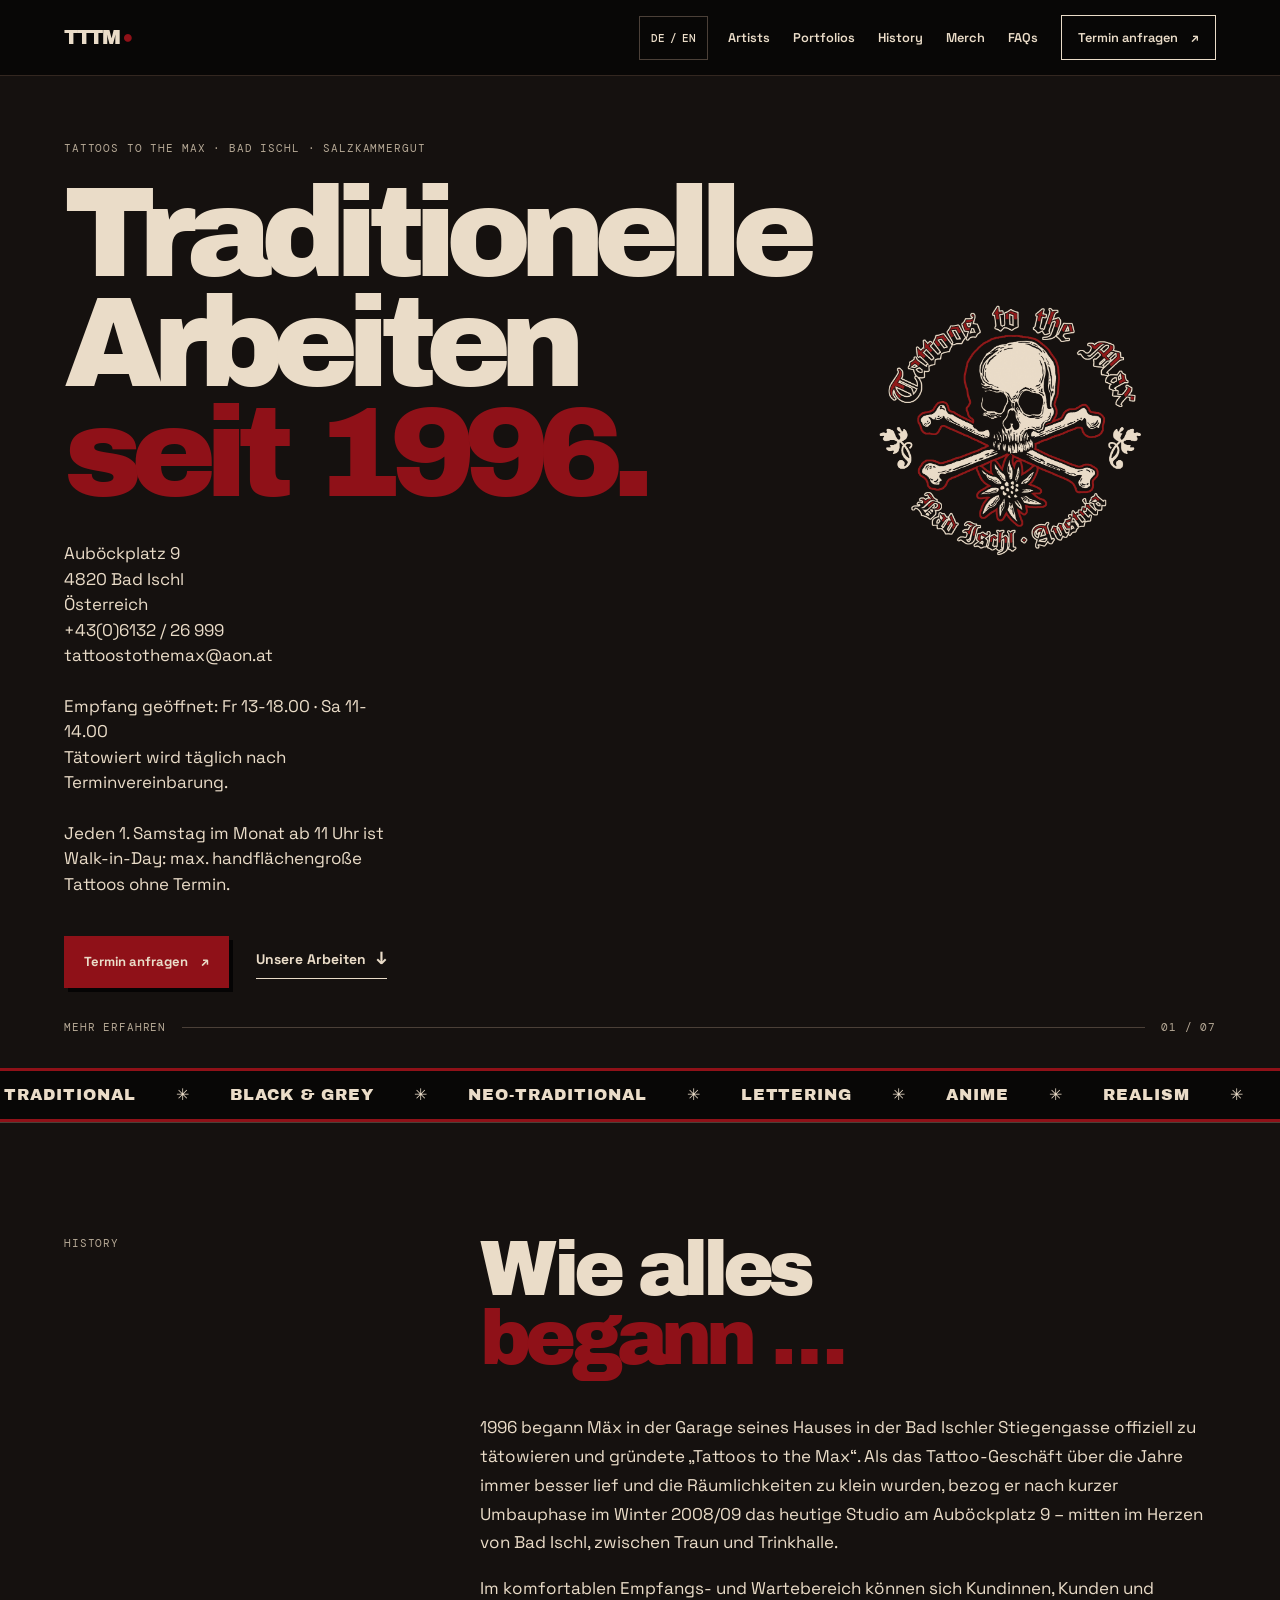
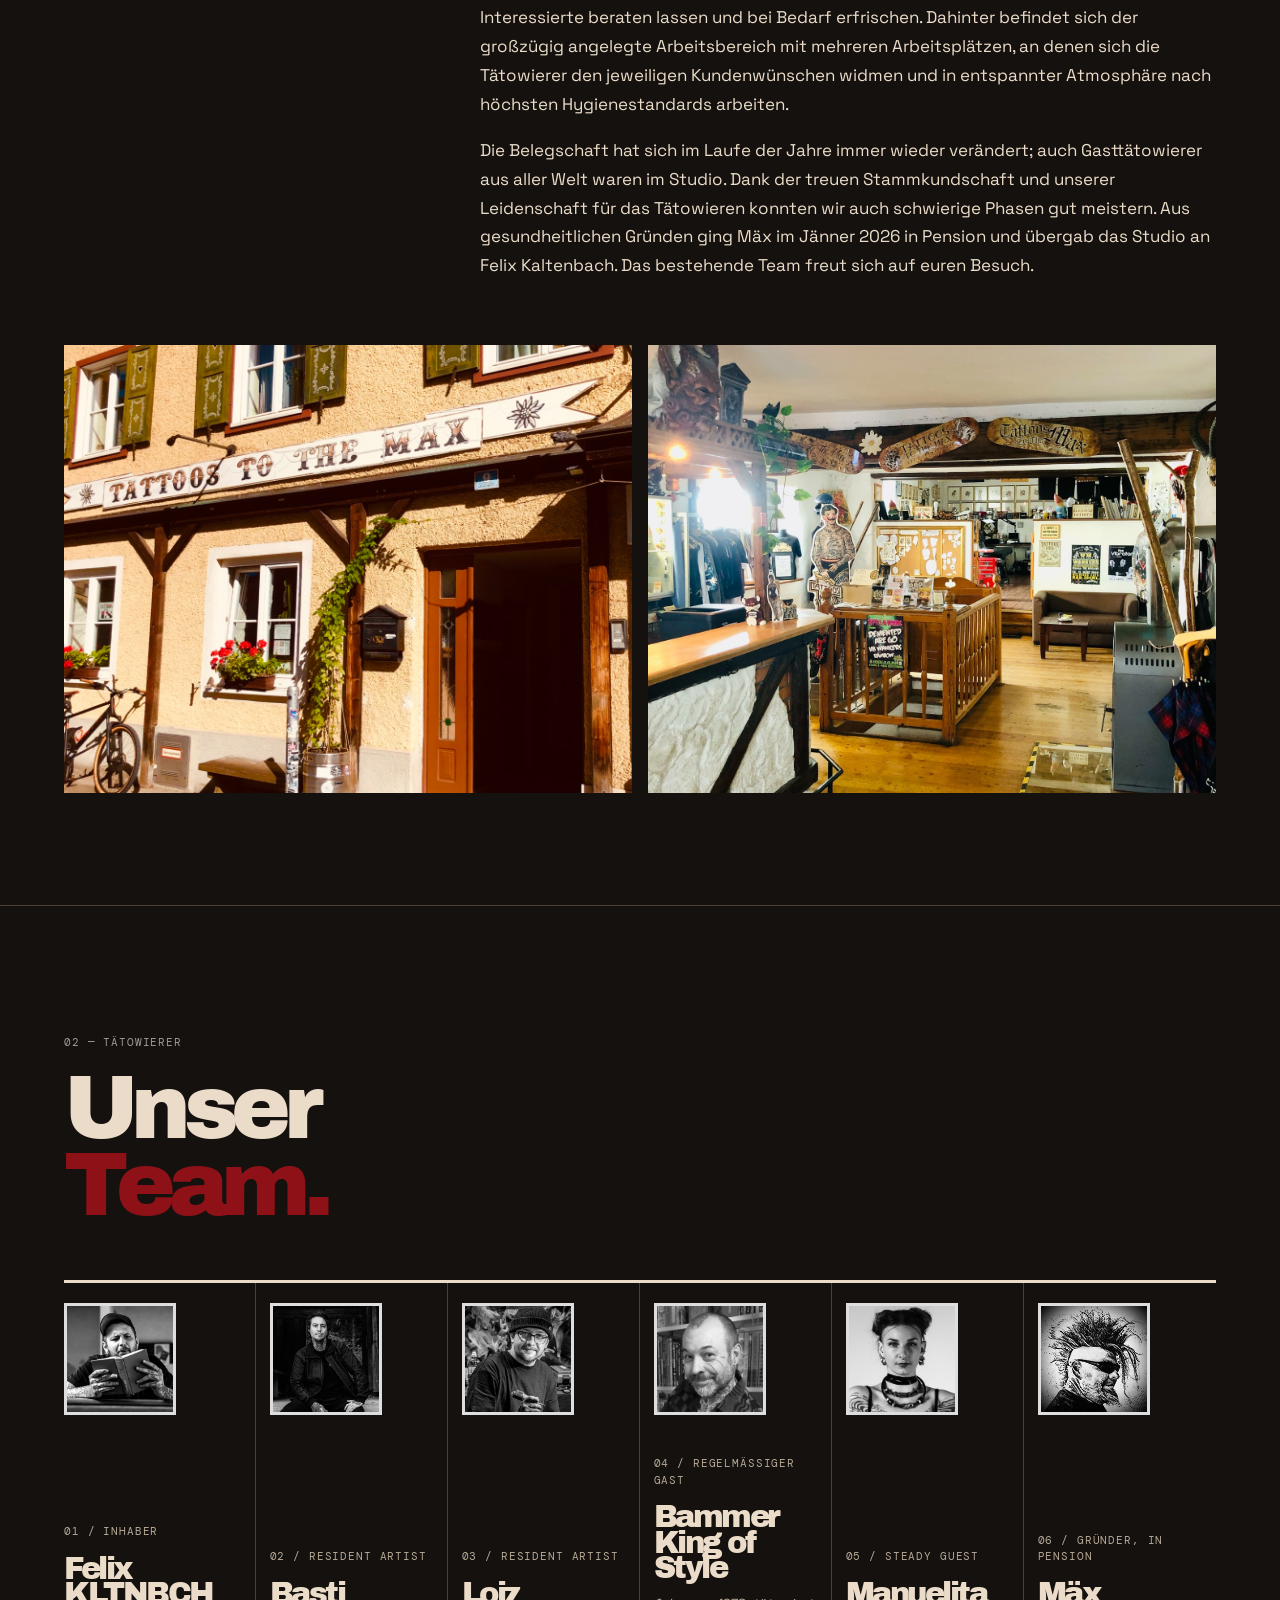
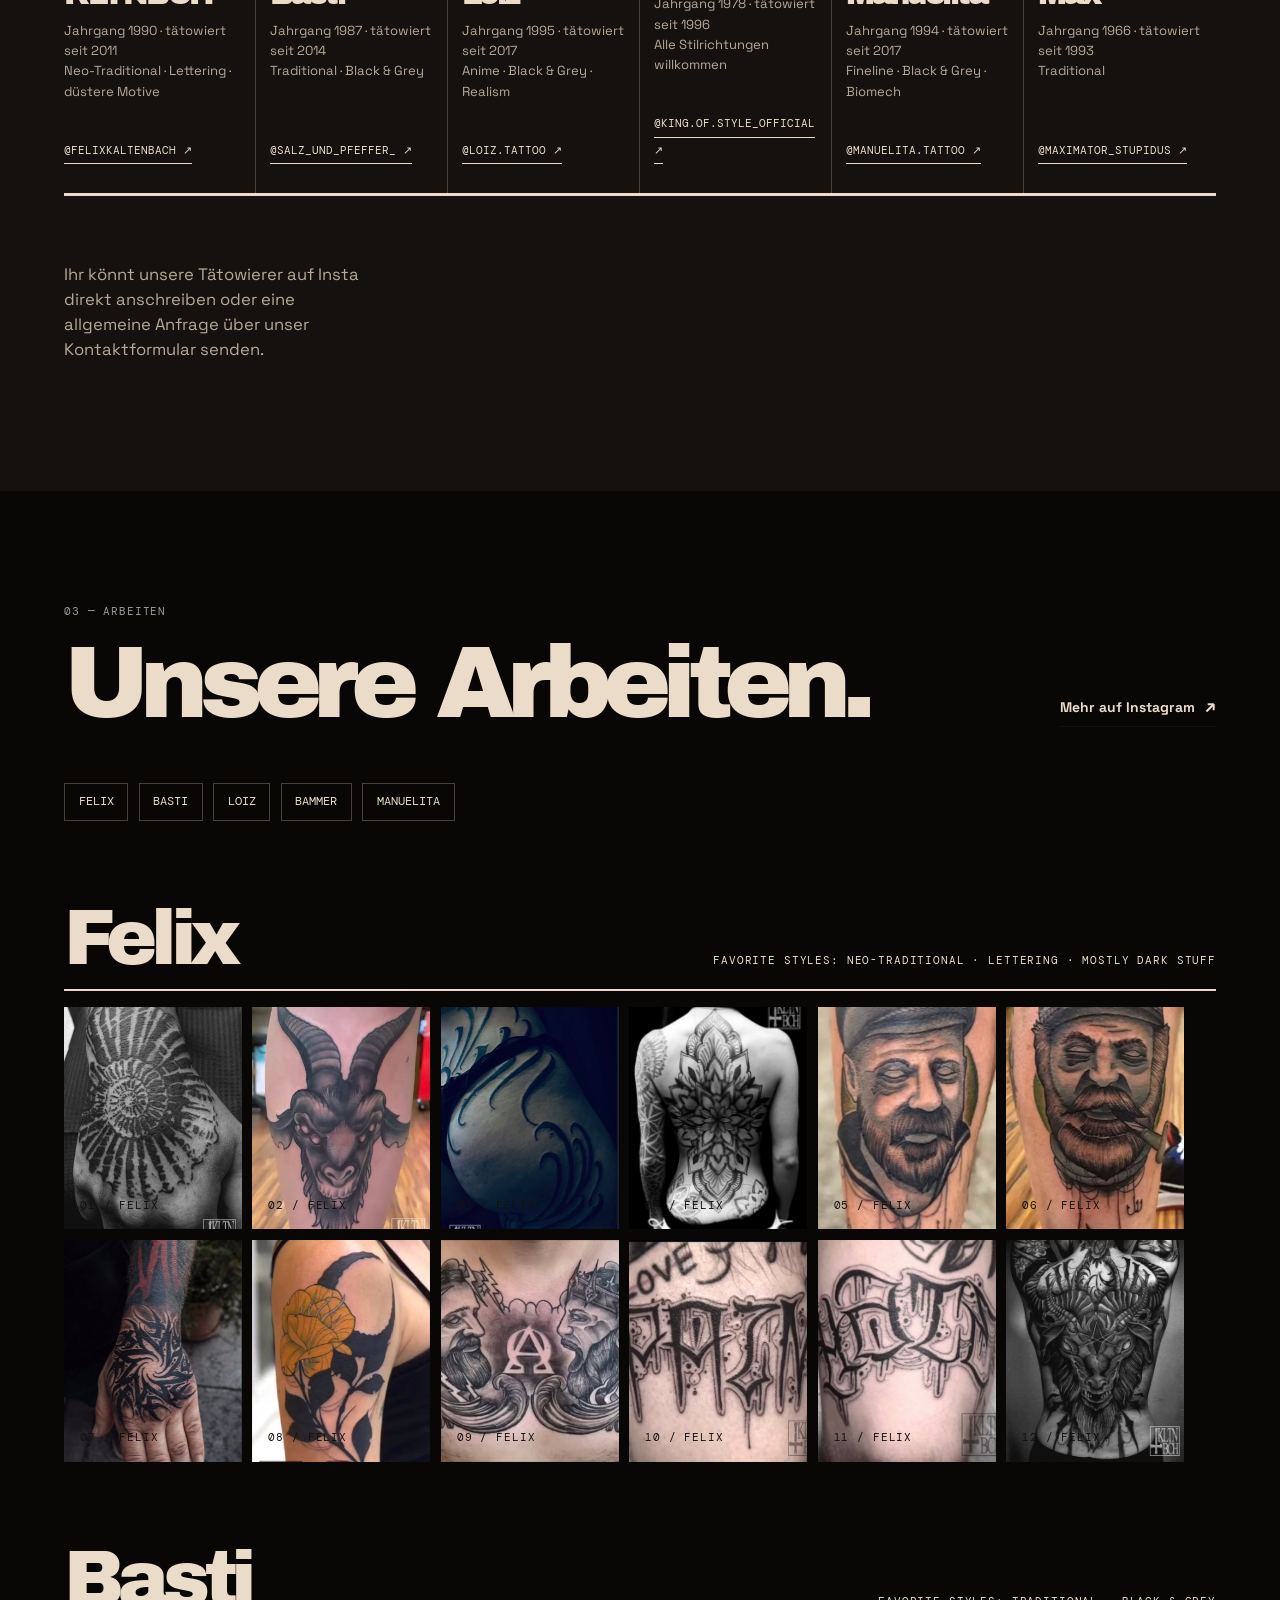
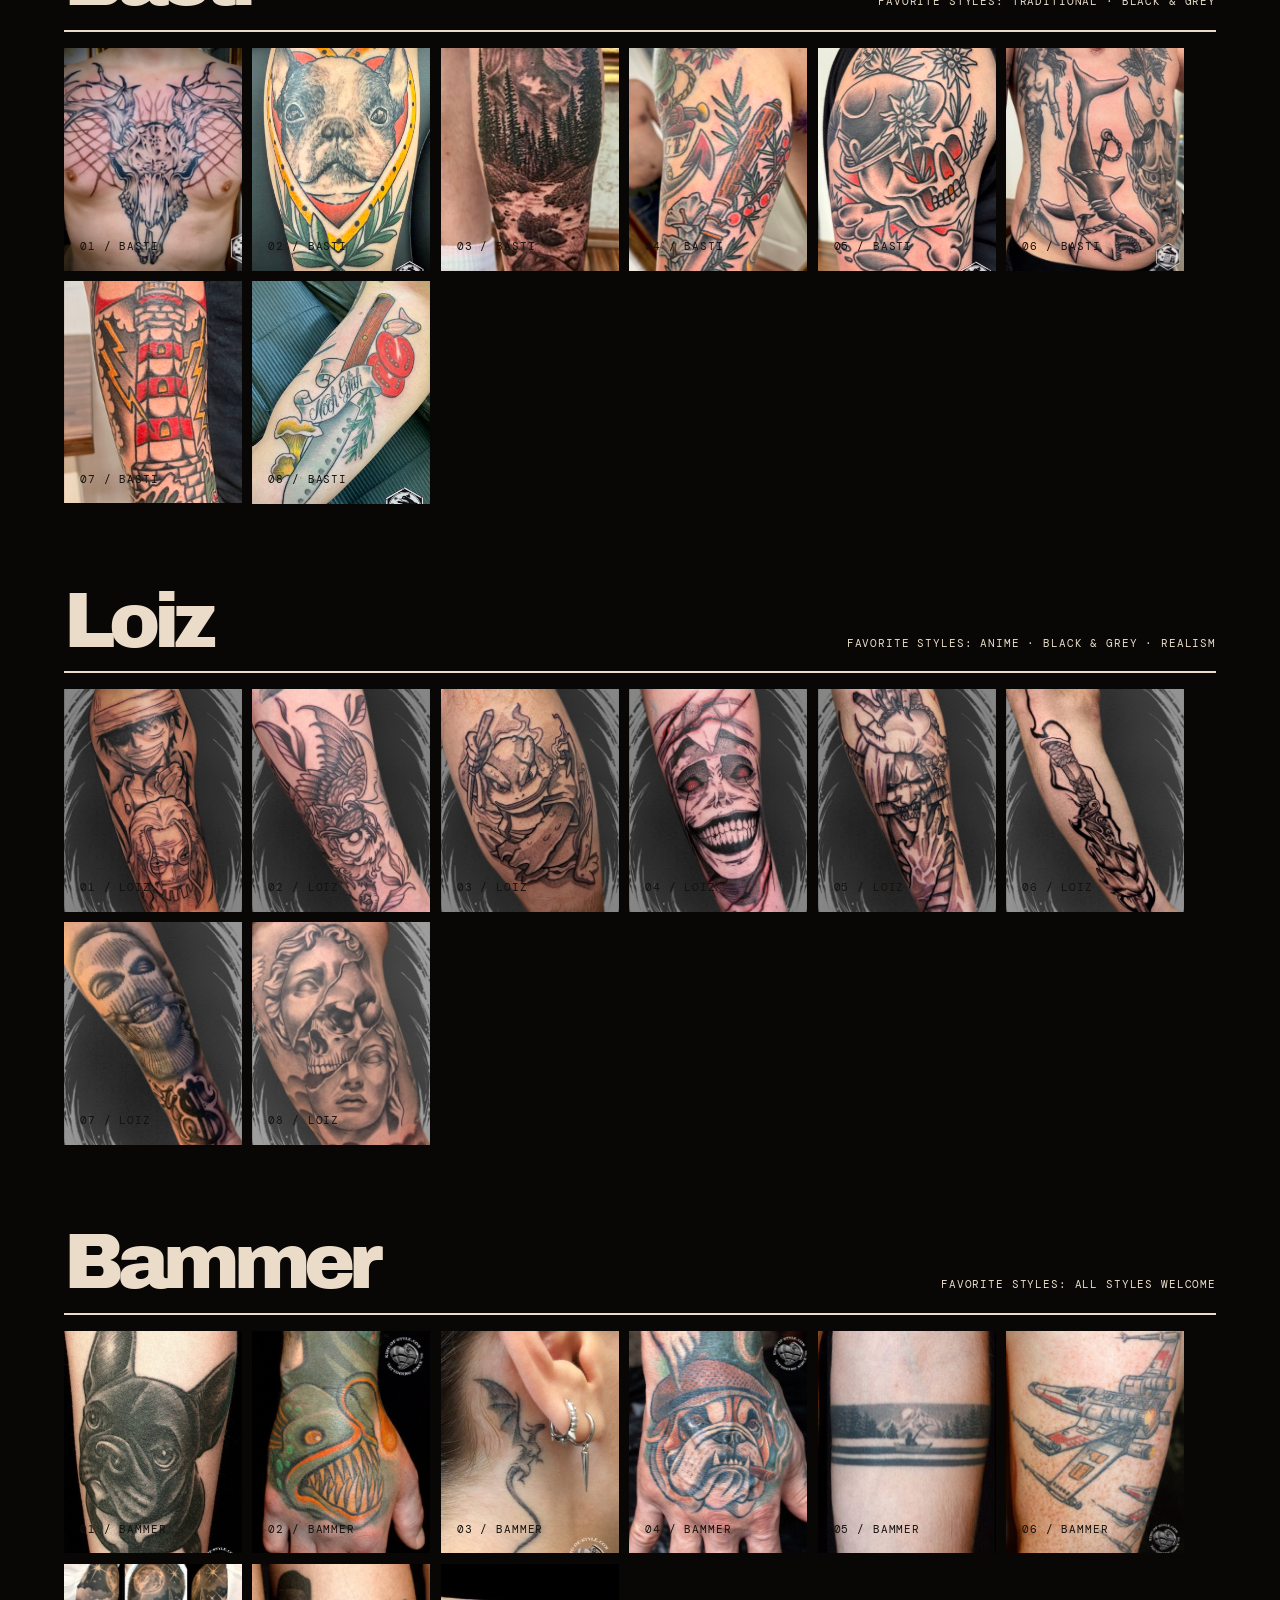
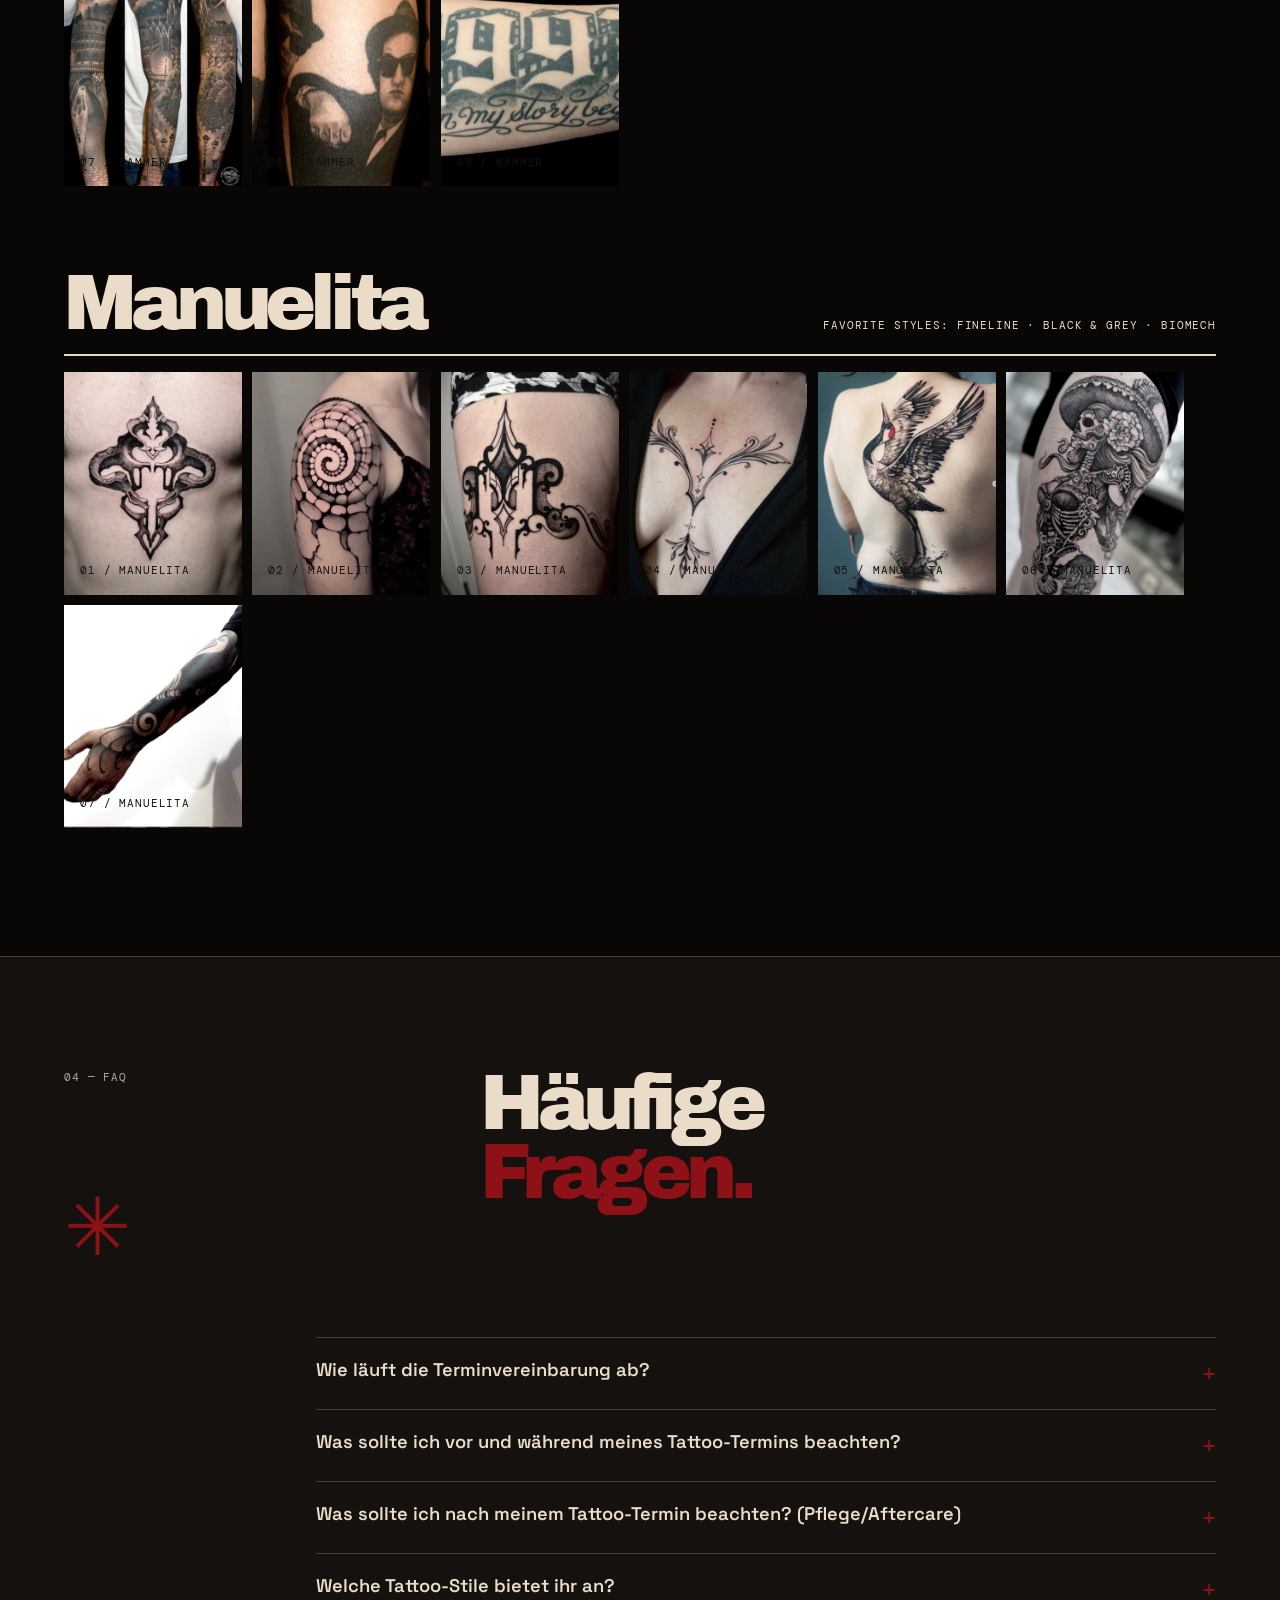
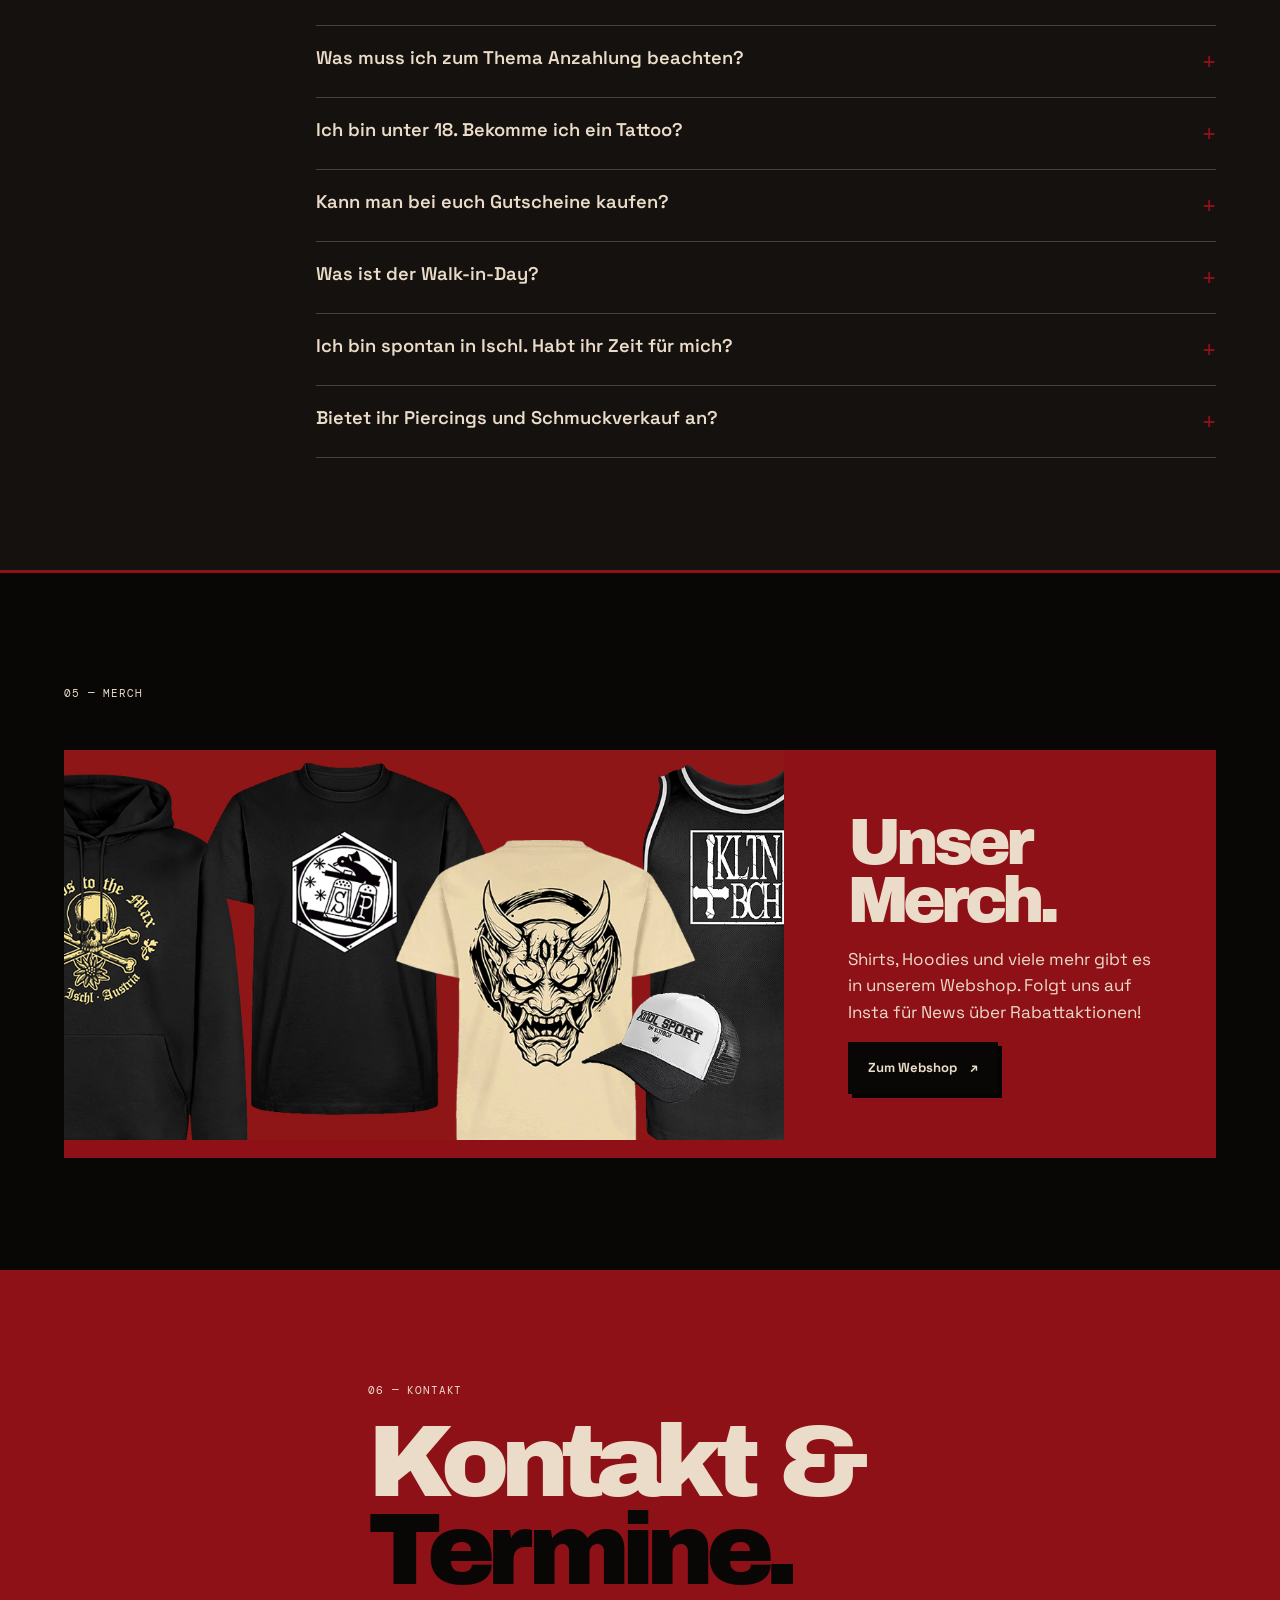
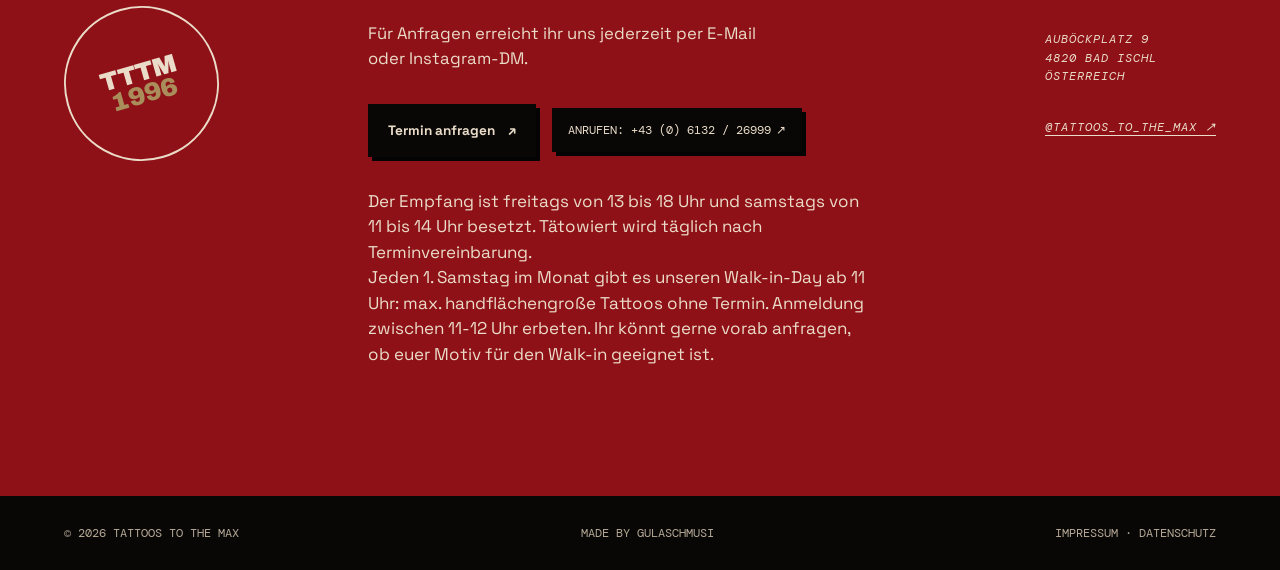
==== commit 0fdf9eda: "Organize studio correction assets" ====
--- a/index.html
+++ b/index.html
@@ -82,7 +82,7 @@
       <details><summary>Ich bin spontan in Ischl. Habt ihr Zeit für mich?</summary><div class="faq-answer"><p>Wenn du spontan oder außerhalb der regulären Öffnungszeiten vorbeikommen möchtest, probiere dein Glück – vielleicht ist gerade ein Termin frei. Bei längerer Anfahrt empfehlen wir dir, vorher abzuklären, ob jemand vor Ort ist. Montags und sonntags ist das eher unwahrscheinlich.</p></div></details>
       <details><summary>Bietet ihr Piercings und Schmuckverkauf an?</summary><div class="faq-answer"><p>Nein, bei uns wird ausschließlich tätowiert.</p></div></details>
     </div></section>
-    <section id="shop" class="shop-section section-pad"><p class="eyebrow">05 — Merch</p><div class="merch-card"><img src="assets/studio/studio/merch-neu.png" width="1200" height="555" alt="Merch von Tattoos to the Max" loading="lazy" /><div class="merch-copy"><h3>Unser Merch.</h3><p>Shirts, Hoodies und viele mehr gibt es in unserem Webshop. Folgt uns auf Insta für News über Rabattaktionen!</p><a class="button button-dark" href="https://tattoos-to-the-max.myspreadshop.at/" target="_blank" rel="noreferrer">Zum Webshop <span>↗</span></a></div></div></section>
+    <section id="shop" class="shop-section section-pad"><p class="eyebrow">05 — Merch</p><div class="merch-card"><img src="assets/studio/studio/merch.jpg" width="1200" height="555" alt="Merch von Tattoos to the Max" loading="lazy" /><div class="merch-copy"><h3>Unser Merch.</h3><p>Shirts, Hoodies und viele mehr gibt es in unserem Webshop. Folgt uns auf Insta für News über Rabattaktionen!</p><a class="button button-dark" href="https://tattoos-to-the-max.myspreadshop.at/" target="_blank" rel="noreferrer">Zum Webshop <span>↗</span></a></div></div></section>
     <section id="kontakt" class="contact-section section-pad"><div class="contact-stamp">TTTM<br /><span>1996</span></div><div class="contact-copy"><p class="eyebrow">06 — Kontakt</p><h2>Kontakt &amp;<br /><em>Termine.</em></h2><p class="contact-lede">Für Anfragen erreicht ihr uns jederzeit per E-Mail oder Instagram-DM.</p><div class="contact-actions"><a class="button button-red" href="mailto:tattoostothemax@aon.at">Termin anfragen <span>↗</span></a><a class="phone-cta" href="tel:+43613226999">Anrufen: +43 (0) 6132 / 26999 <span>↗</span></a></div><p class="contact-extra">Der Empfang ist freitags von 13 bis 18 Uhr und samstags von 11 bis 14 Uhr besetzt. Tätowiert wird täglich nach Terminvereinbarung.<br />Jeden 1. Samstag im Monat gibt es unseren Walk-in-Day ab 11 Uhr: max. handflächengroße Tattoos ohne Termin. Anmeldung zwischen 11-12 Uhr erbeten. Ihr könnt gerne vorab anfragen, ob euer Motiv für den Walk-in geeignet ist.</p></div><address class="contact-details mono"><p>Auböckplatz 9<br />4820 Bad Ischl<br />Österreich</p><p><a href="https://www.instagram.com/tattoos_to_the_max/" target="_blank" rel="noreferrer">@tattoos_to_the_max ↗</a></p></address></section>
   </main>
   <footer class="site-footer section-pad"><span>© 2026 Tattoos to the Max</span><span>Made by <a href="https://gulaschmusi.at" target="_blank" rel="noreferrer">Gulaschmusi</a></span><span><a href="impressum.html">Impressum</a> · <a href="datenschutz.html">Datenschutz</a></span></footer>
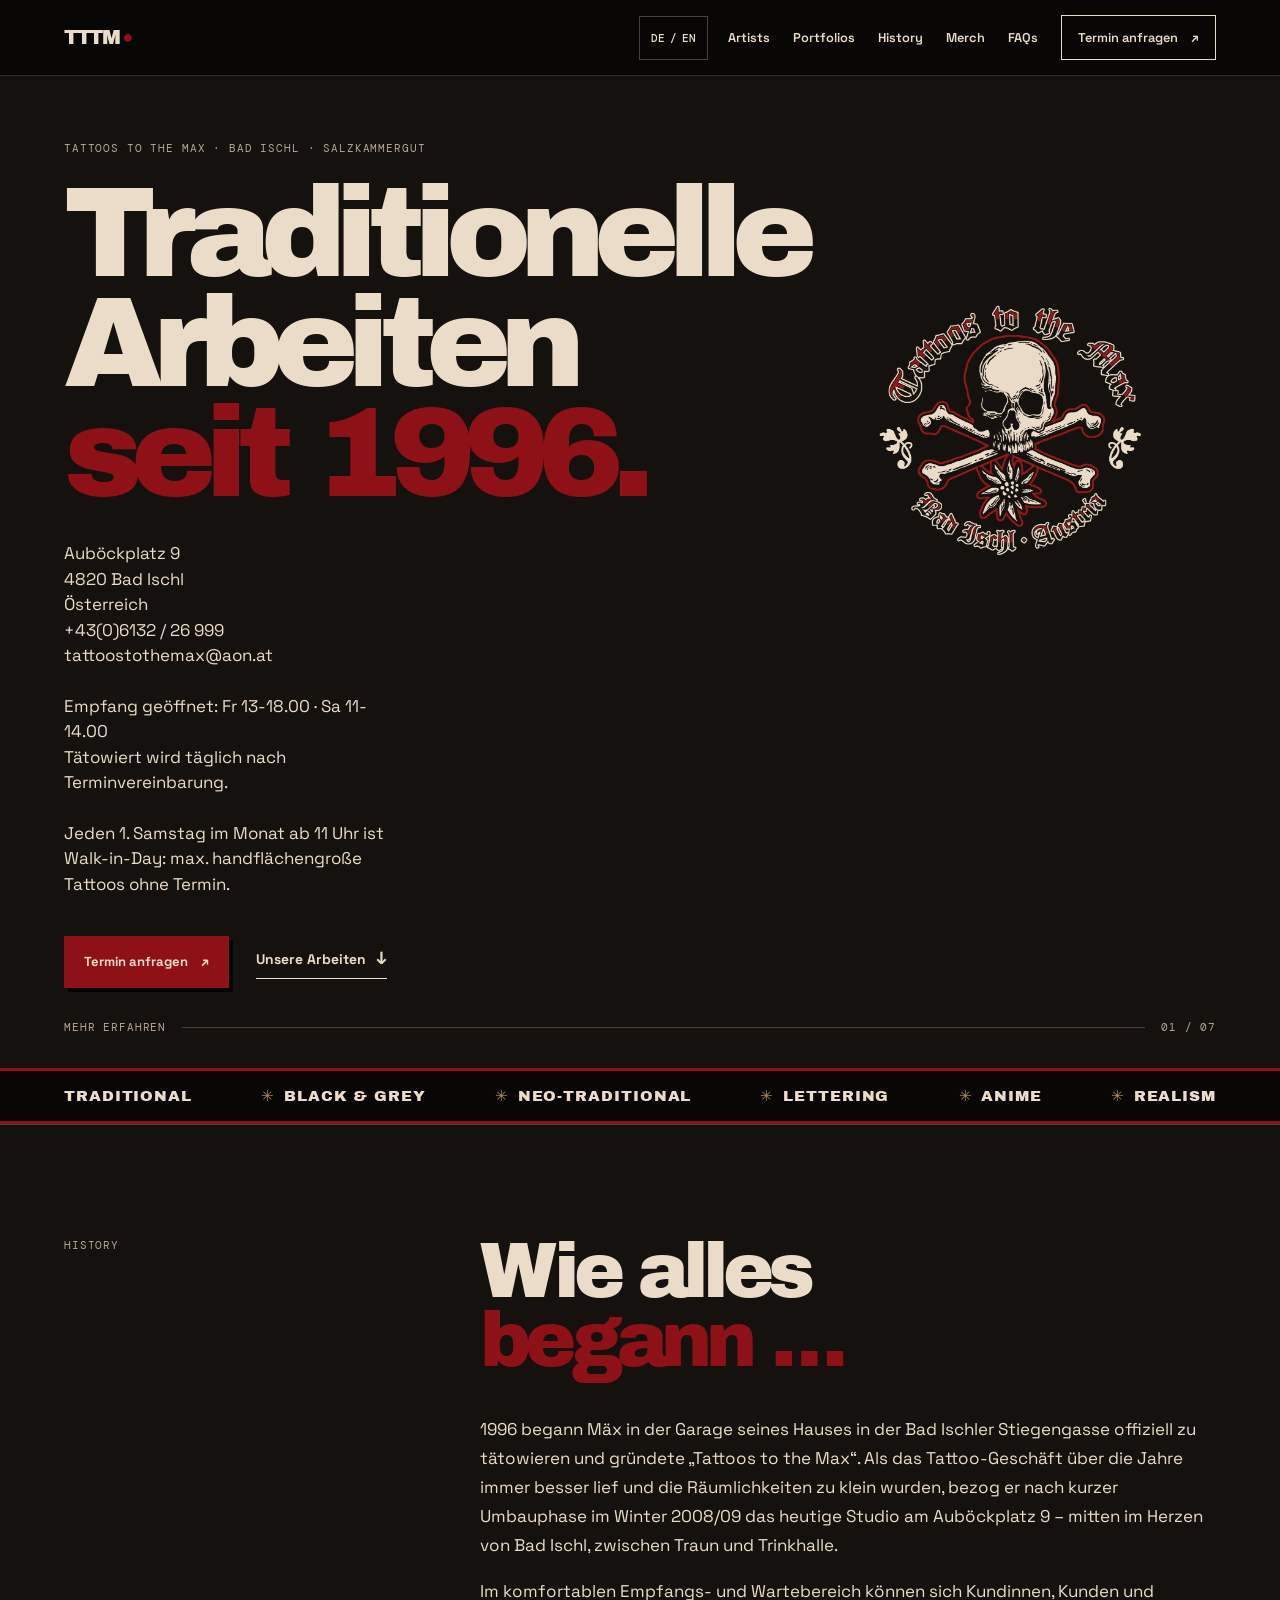
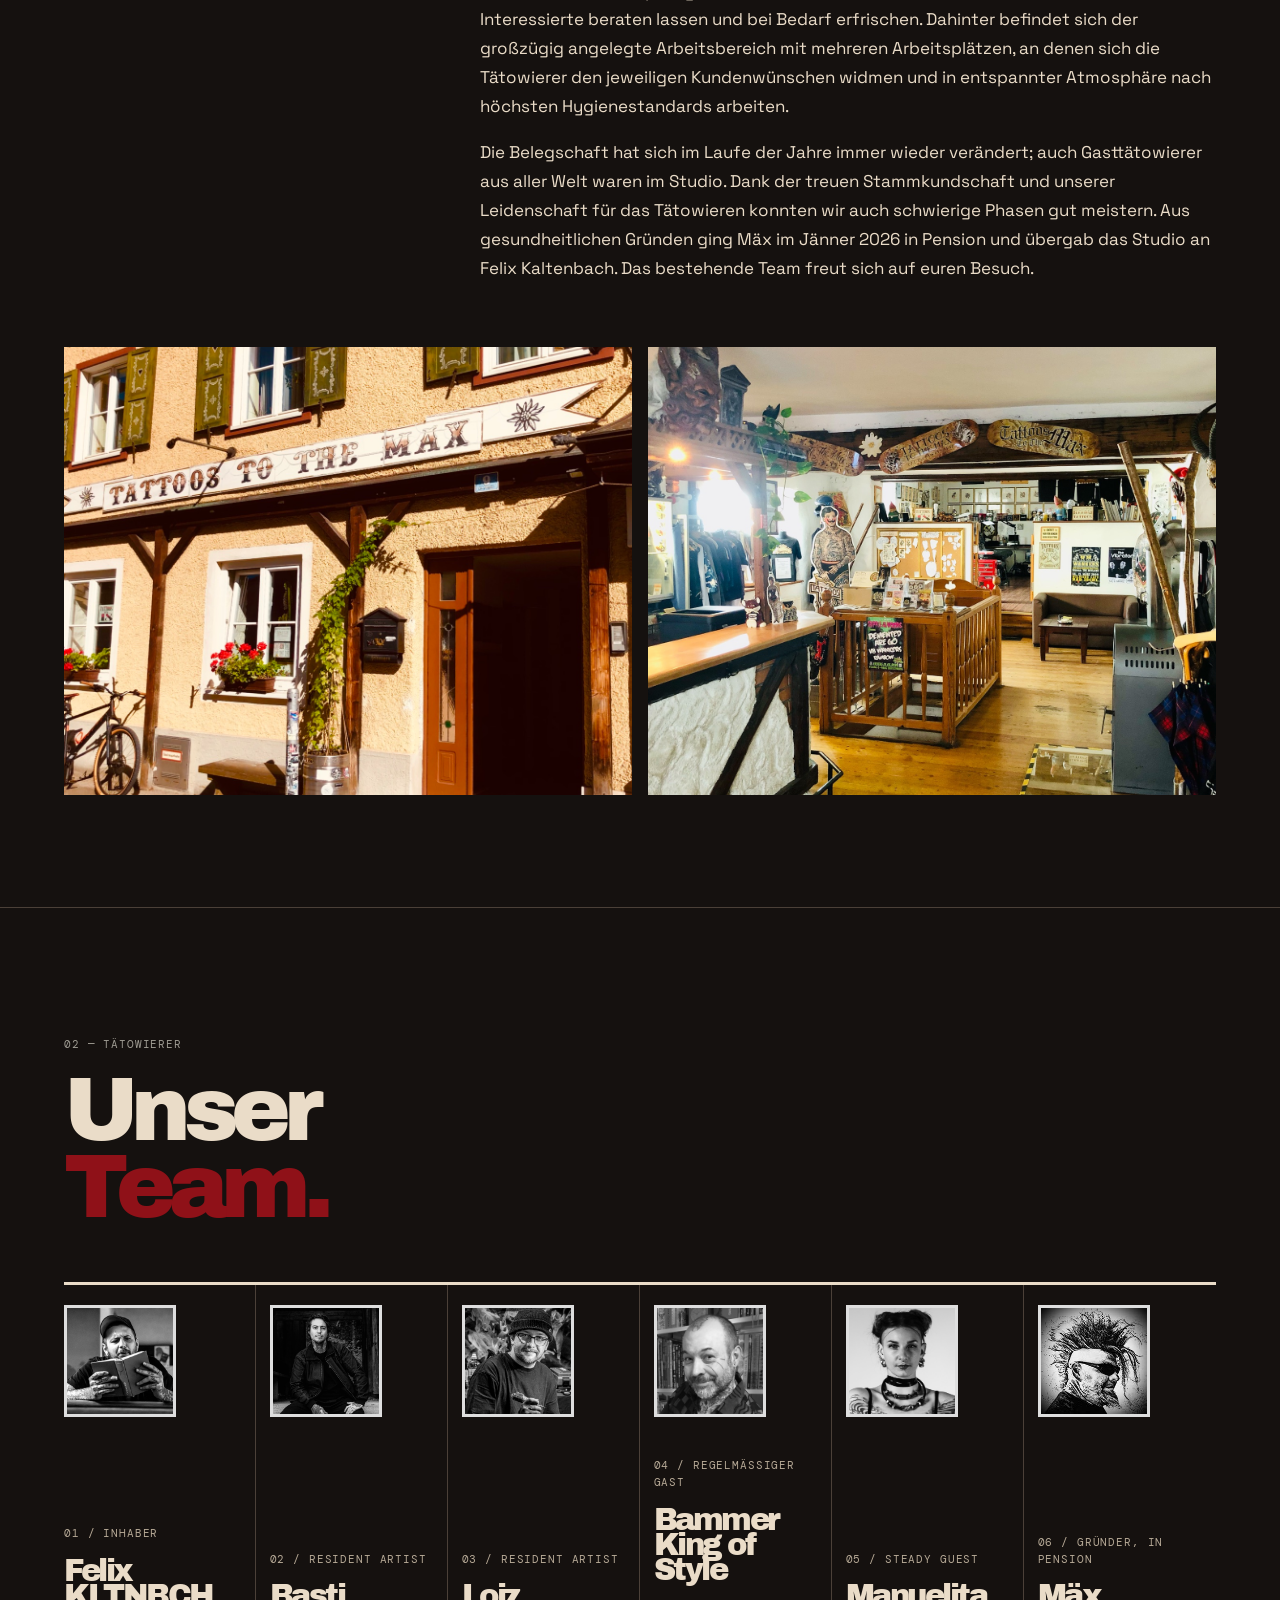
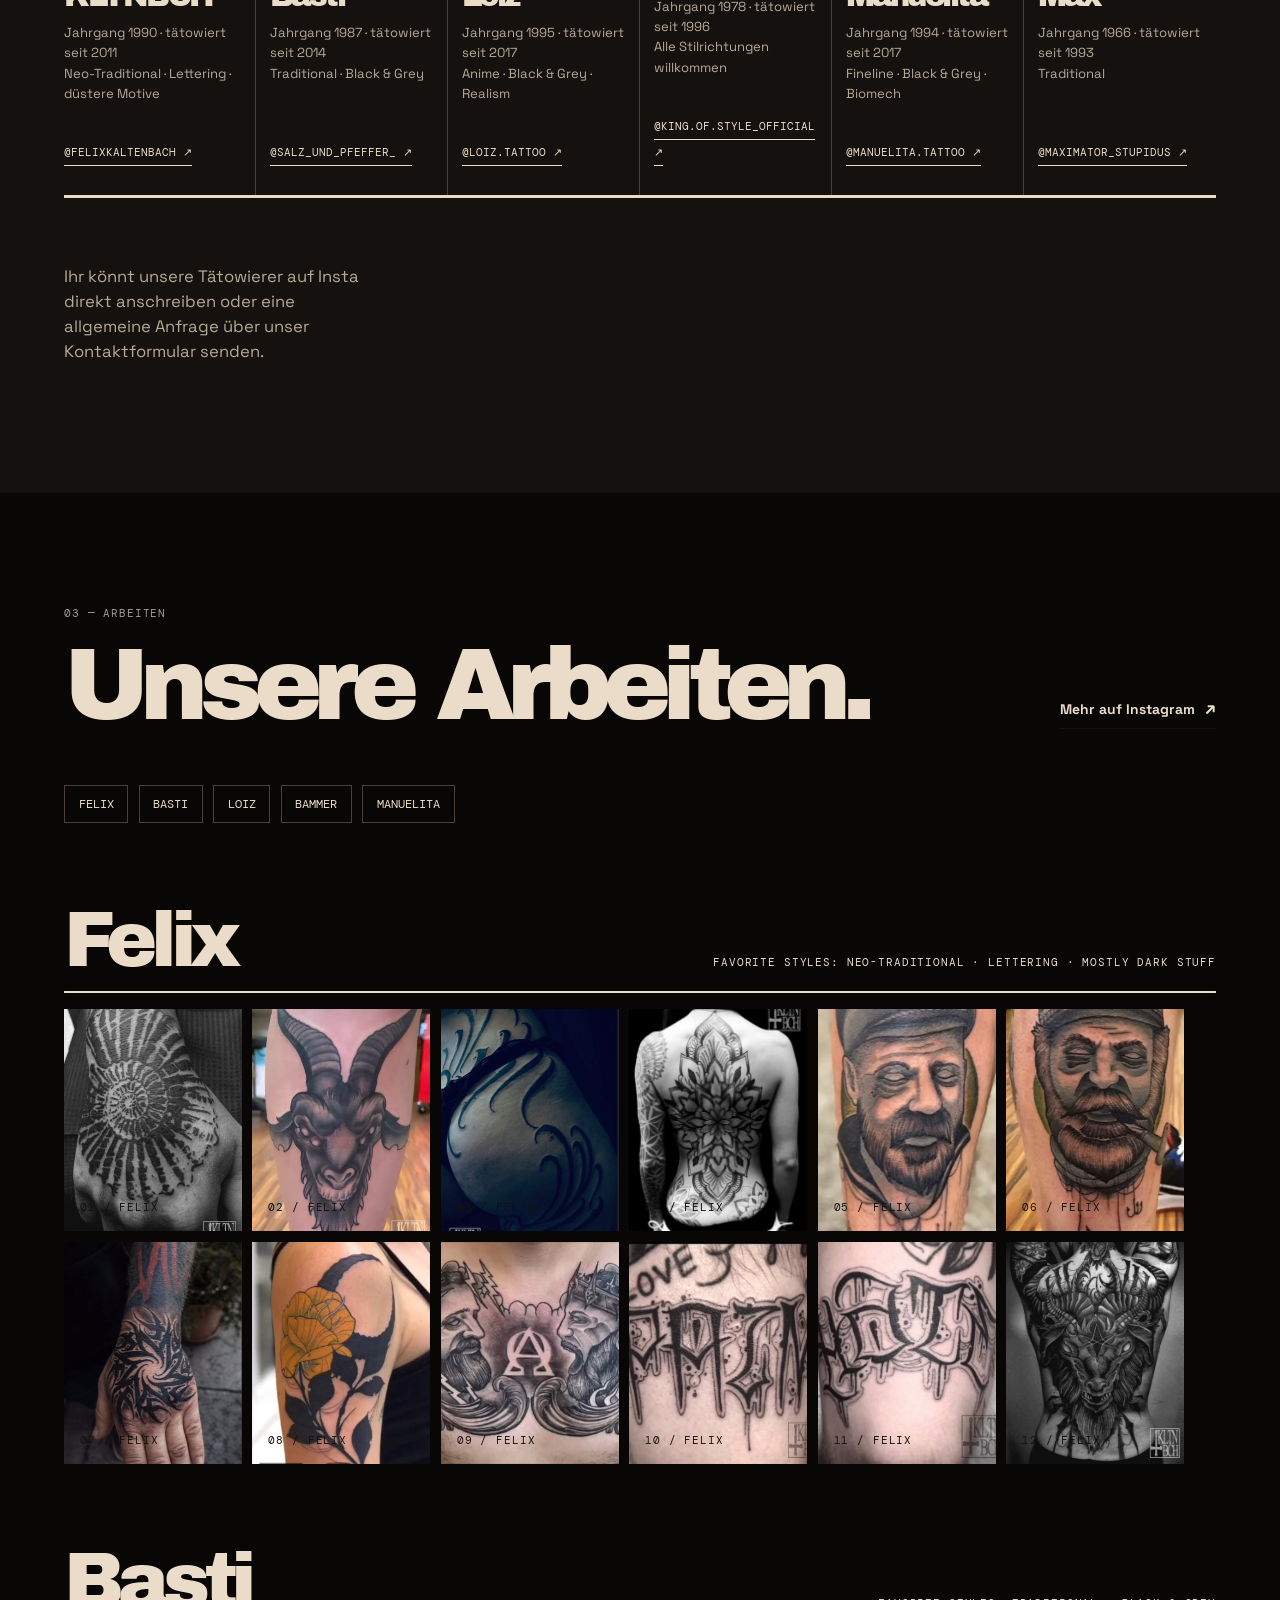
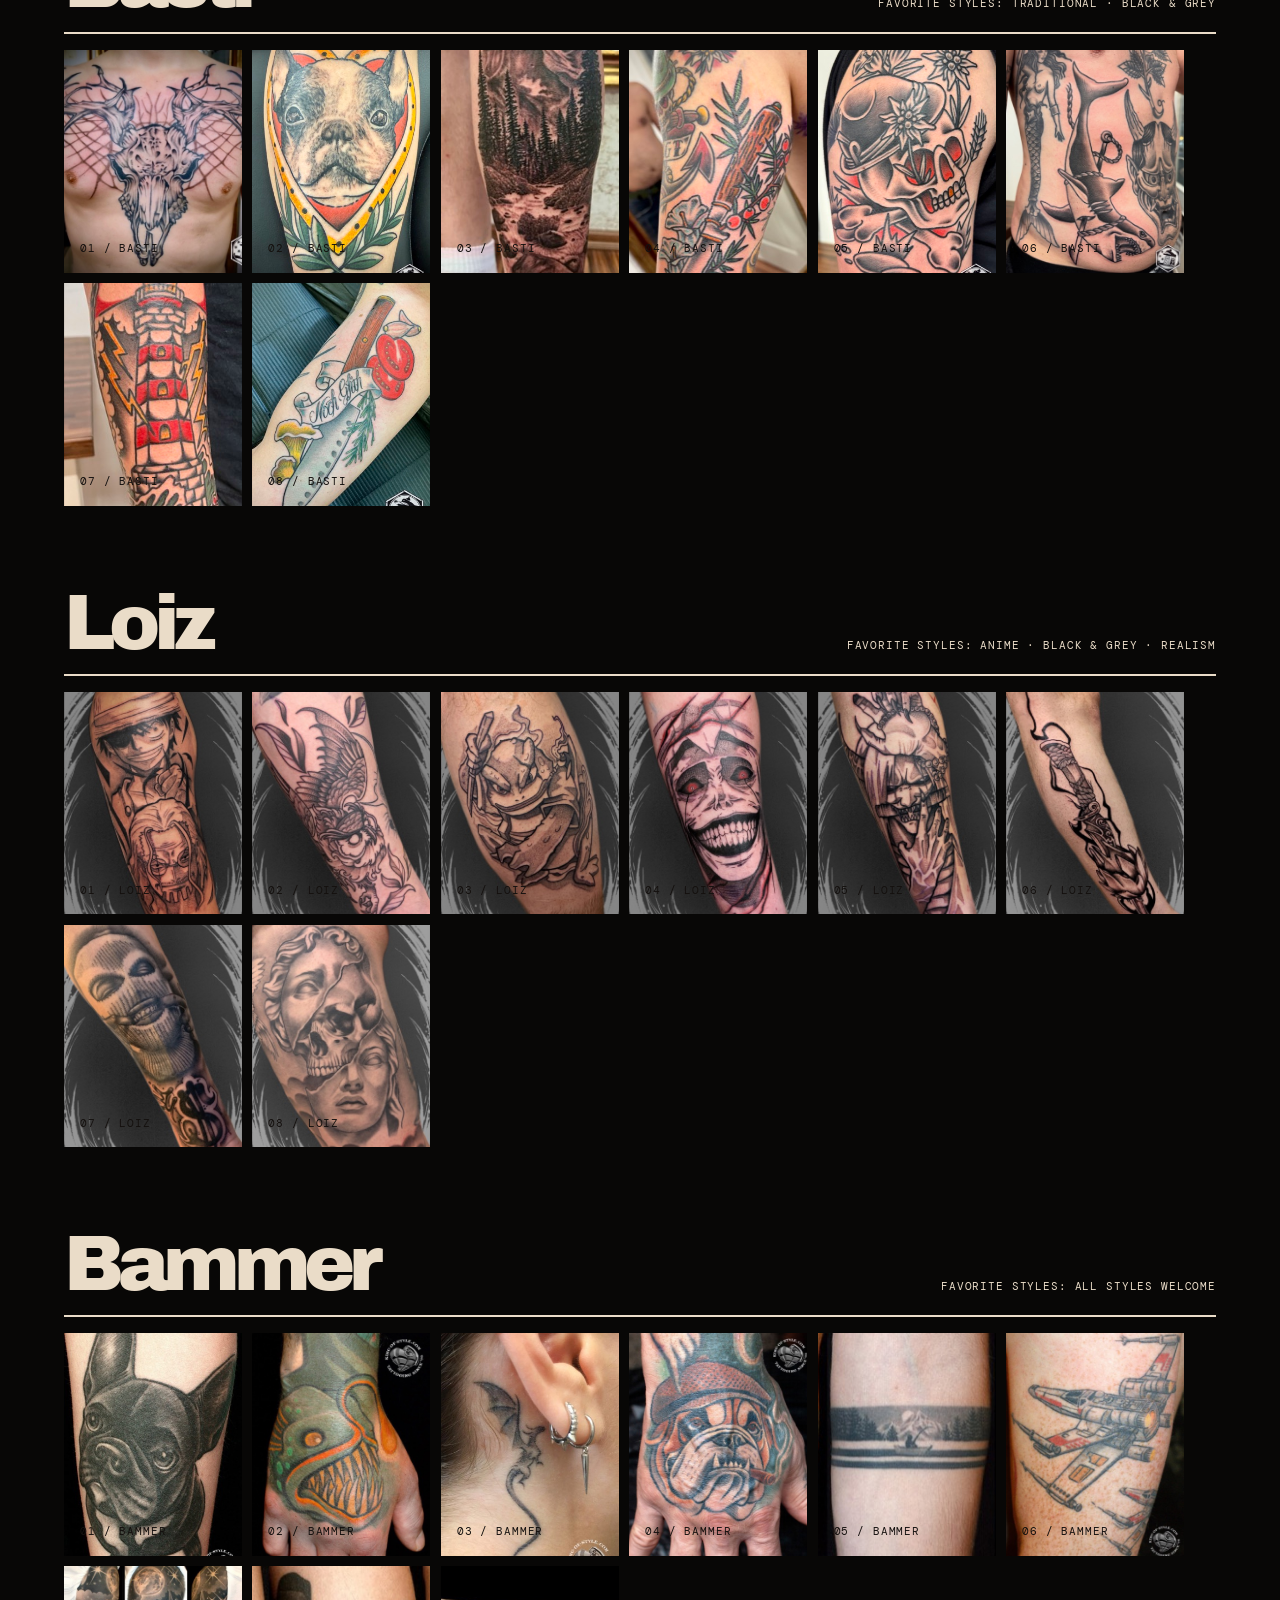
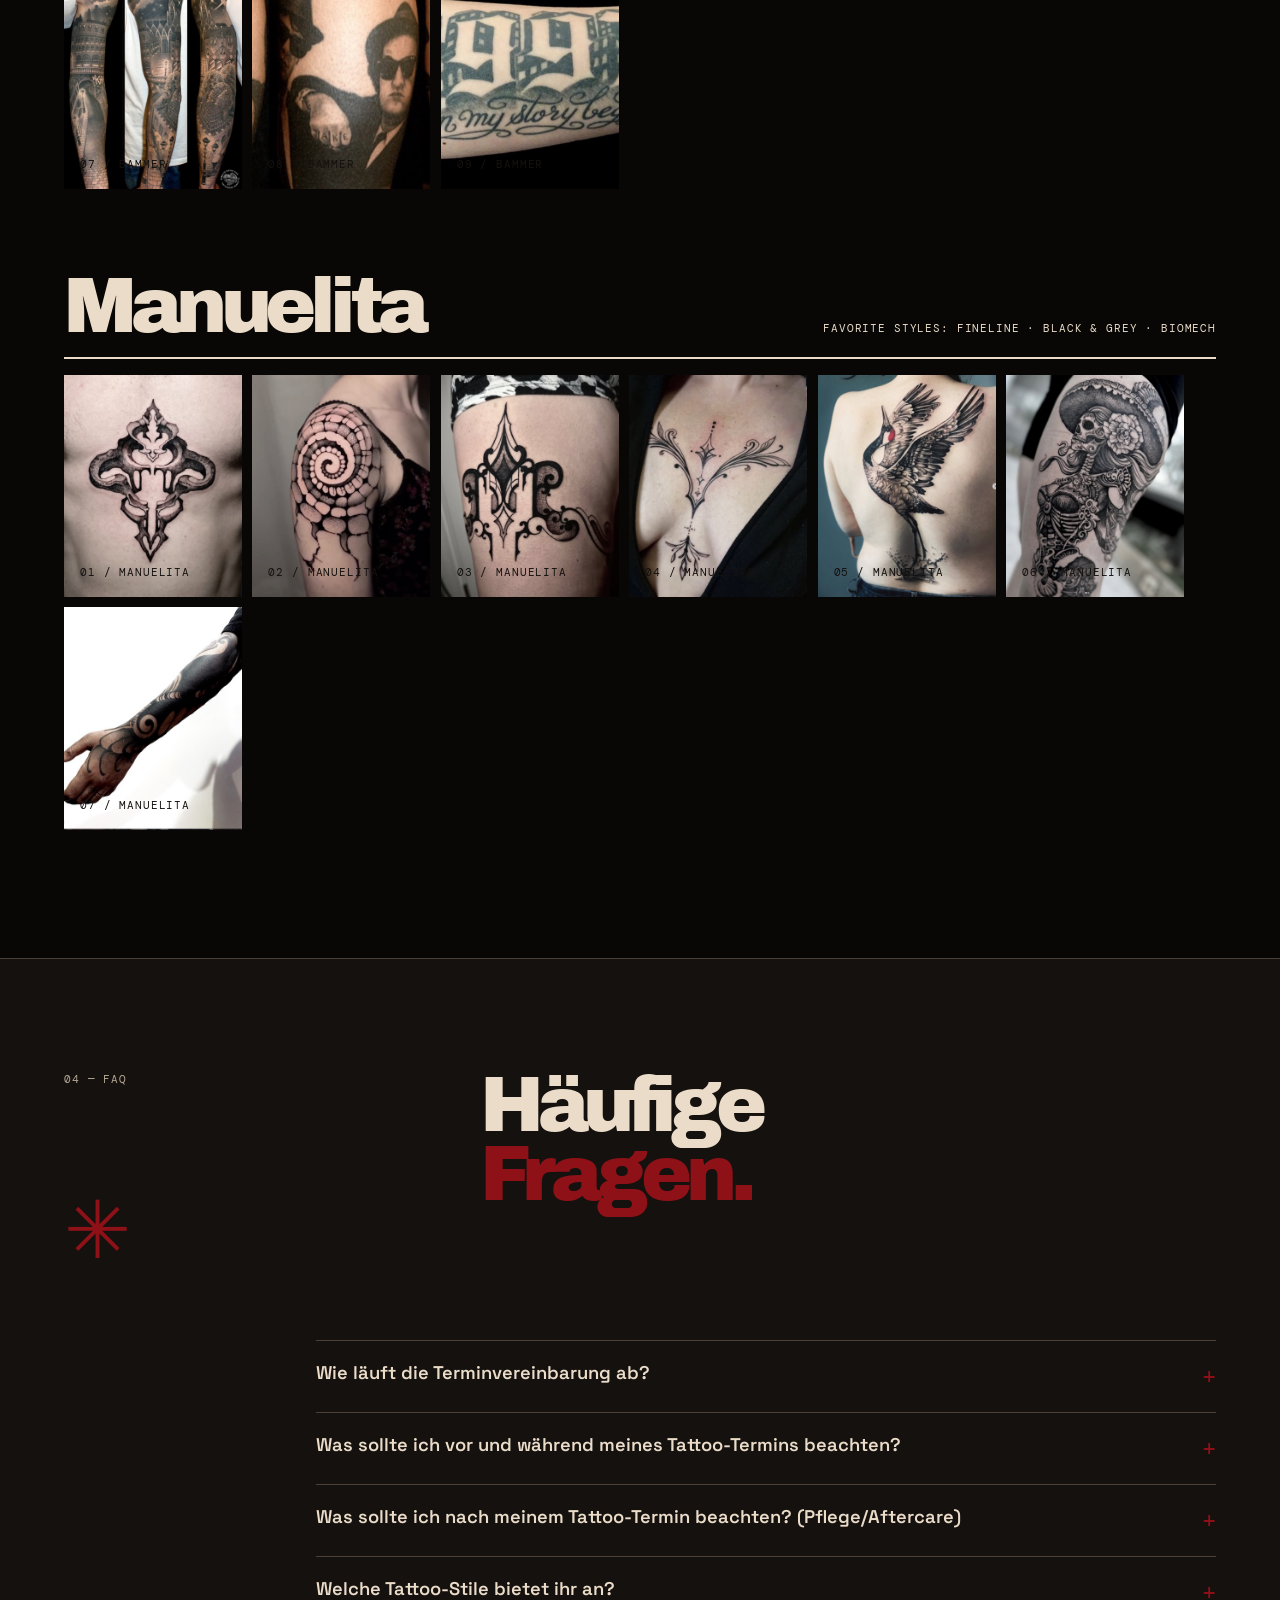
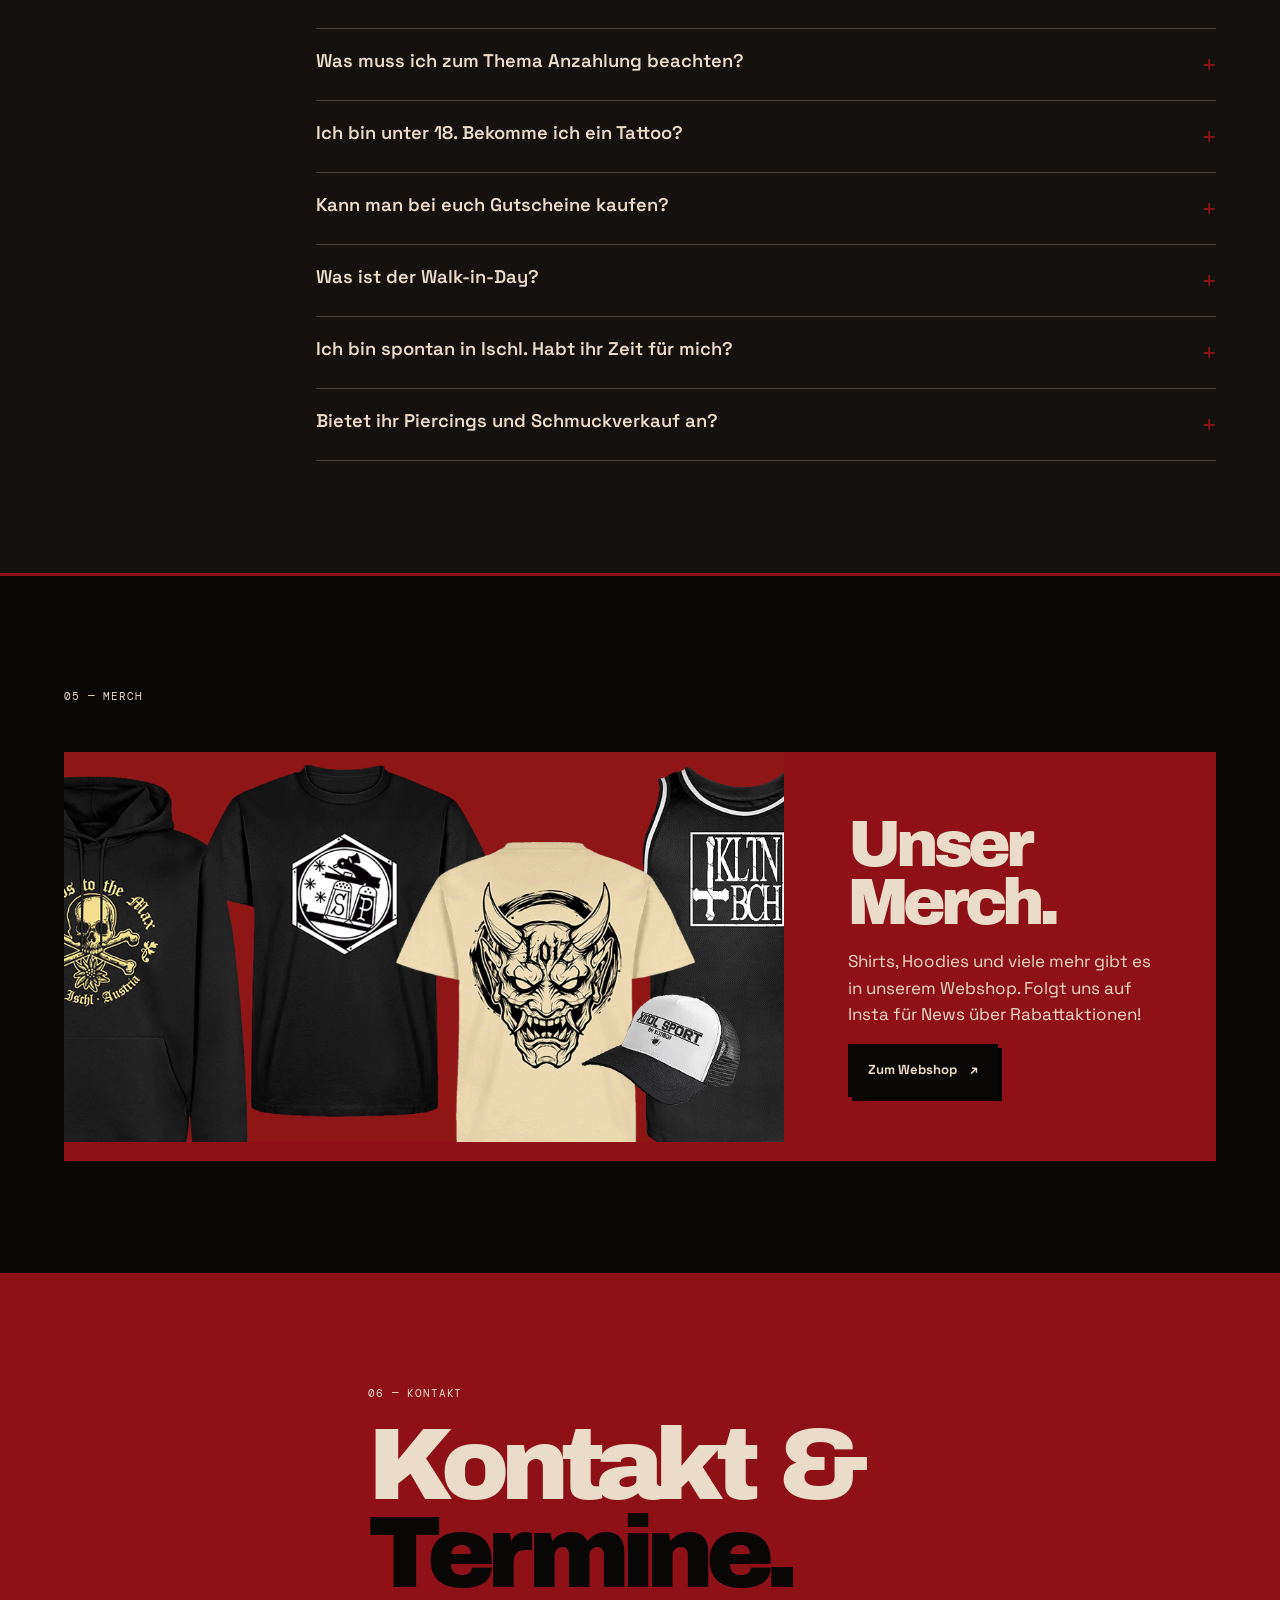
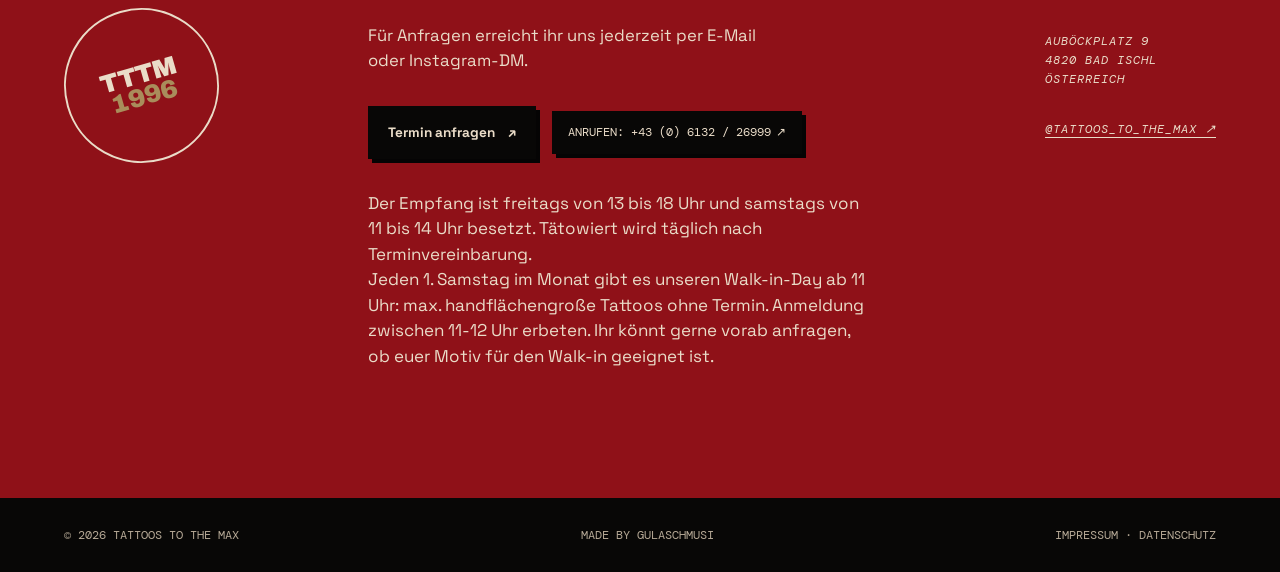
==== commit a797af03: "Simplify tattoo styles banner" ====
--- a/index.html
+++ b/index.html
@@ -30,7 +30,7 @@
       <div class="hero-art" aria-label="Tattoos to the Max Logo"><img class="hero-logo" src="assets/studio/brand/logo-red-white.png" width="1500" height="1372" alt="Tattoos to the Max" fetchpriority="high" /></div>
       <div class="hero-footer mono"><span>Mehr erfahren</span><span class="line"></span><span>01 / 07</span></div>
     </section>
-    <section class="marquee" aria-label="Tattoo-Stile"><div class="marquee-track" aria-hidden="true"><div class="marquee-content"><span>TRADITIONAL</span><b>✳</b><span>BLACK &amp; GREY</span><b>✳</b><span>NEO-TRADITIONAL</span><b>✳</b><span>LETTERING</span><b>✳</b><span>ANIME</span><b>✳</b><span>REALISM</span><b>✳</b></div><div class="marquee-content"><span>TRADITIONAL</span><b>✳</b><span>BLACK &amp; GREY</span><b>✳</b><span>NEO-TRADITIONAL</span><b>✳</b><span>LETTERING</span><b>✳</b><span>ANIME</span><b>✳</b><span>REALISM</span><b>✳</b></div></div></section>
+    <section class="marquee" aria-label="Tattoo-Stile"><div class="marquee-content"><span>TRADITIONAL</span><span>BLACK &amp; GREY</span><span>NEO-TRADITIONAL</span><span>LETTERING</span><span>ANIME</span><span>REALISM</span></div></section>
 
     <section id="geschichte" class="studio-section section-pad"><div class="split-section"><p class="eyebrow">History</p><div class="section-content"><h2>Wie alles<br /><span>begann …</span></h2><p>1996 begann Mäx in der Garage seines Hauses in der Bad Ischler Stiegengasse offiziell zu tätowieren und gründete „Tattoos to the Max“. Als das Tattoo-Geschäft über die Jahre immer besser lief und die Räumlichkeiten zu klein wurden, bezog er nach kurzer Umbauphase im Winter 2008/09 das heutige Studio am Auböckplatz 9 – mitten im Herzen von Bad Ischl, zwischen Traun und Trinkhalle.</p><p>Im komfortablen Empfangs- und Wartebereich können sich Kundinnen, Kunden und Interessierte beraten lassen und bei Bedarf erfrischen. Dahinter befindet sich der großzügig angelegte Arbeitsbereich mit mehreren Arbeitsplätzen, an denen sich die Tätowierer den jeweiligen Kundenwünschen widmen und in entspannter Atmosphäre nach höchsten Hygienestandards arbeiten.</p><p>Die Belegschaft hat sich im Laufe der Jahre immer wieder verändert; auch Gasttätowierer aus aller Welt waren im Studio. Dank der treuen Stammkundschaft und unserer Leidenschaft für das Tätowieren konnten wir auch schwierige Phasen gut meistern. Aus gesundheitlichen Gründen ging Mäx im Jänner 2026 in Pension und übergab das Studio an Felix Kaltenbach. Das bestehende Team freut sich auf euren Besuch.</p></div></div><div class="studio-grid"><img src="assets/studio/studio/studio-1.jpg" width="1187" height="1600" alt="Außenansicht von Tattoos to the Max am Auböckplatz in Bad Ischl" loading="lazy" /><img src="assets/studio/studio/studio-2.jpg" width="1401" height="1600" alt="Empfangs- und Arbeitsbereich von Tattoos to the Max" loading="lazy" /></div></section>
     <section id="artists" class="artists-section section-pad"><div class="section-heading"><div><p class="eyebrow">02 — Tätowierer</p><h2>Unser<br /><em>Team.</em></h2></div></div><div class="artist-list">
--- a/styles.css
+++ b/styles.css
@@ -266,49 +266,29 @@
 .marquee {
     background: var(--red);
     color: var(--paper);
-    white-space: nowrap;
-    overflow: hidden;
-    padding: .9rem 0;
-    font: normal 1rem var(--display);
+    padding: 1rem clamp(1.25rem, 5vw, 6.5rem);
+    font: normal .95rem var(--display);
     letter-spacing: .06em
 }
 
-.marquee-track {
-    display: flex;
-    width: max-content;
-    animation: marquee-scroll 25s linear infinite;
-    will-change: transform
-}
-
 .marquee-content {
     display: flex;
+    justify-content: space-between;
+    align-items: center;
+    flex-wrap: wrap;
+    column-gap: .75rem;
+    row-gap: .65rem;
+}
+
+.marquee-content span {
     flex: none;
-    min-width: 100vw;
-    align-items: center;
-    justify-content: space-around;
-    gap: 2rem;
-    padding-right: 2rem
-}
-
-.marquee-content span,
-.marquee-content b {
-    flex: none
-}
-
-.marquee-content b {
-    font: inherit
-}
-
-@keyframes marquee-scroll {
-    to {
-        transform: translateX(-50%)
-    }
-}
-
-@media (prefers-reduced-motion: reduce) {
-    .marquee-track {
-        animation: none
-    }
+    white-space: nowrap
+}
+
+.marquee-content span + span::before {
+    content: "✳";
+    color: var(--yellow);
+    margin-right: .55rem
 }
 
 .split-section {
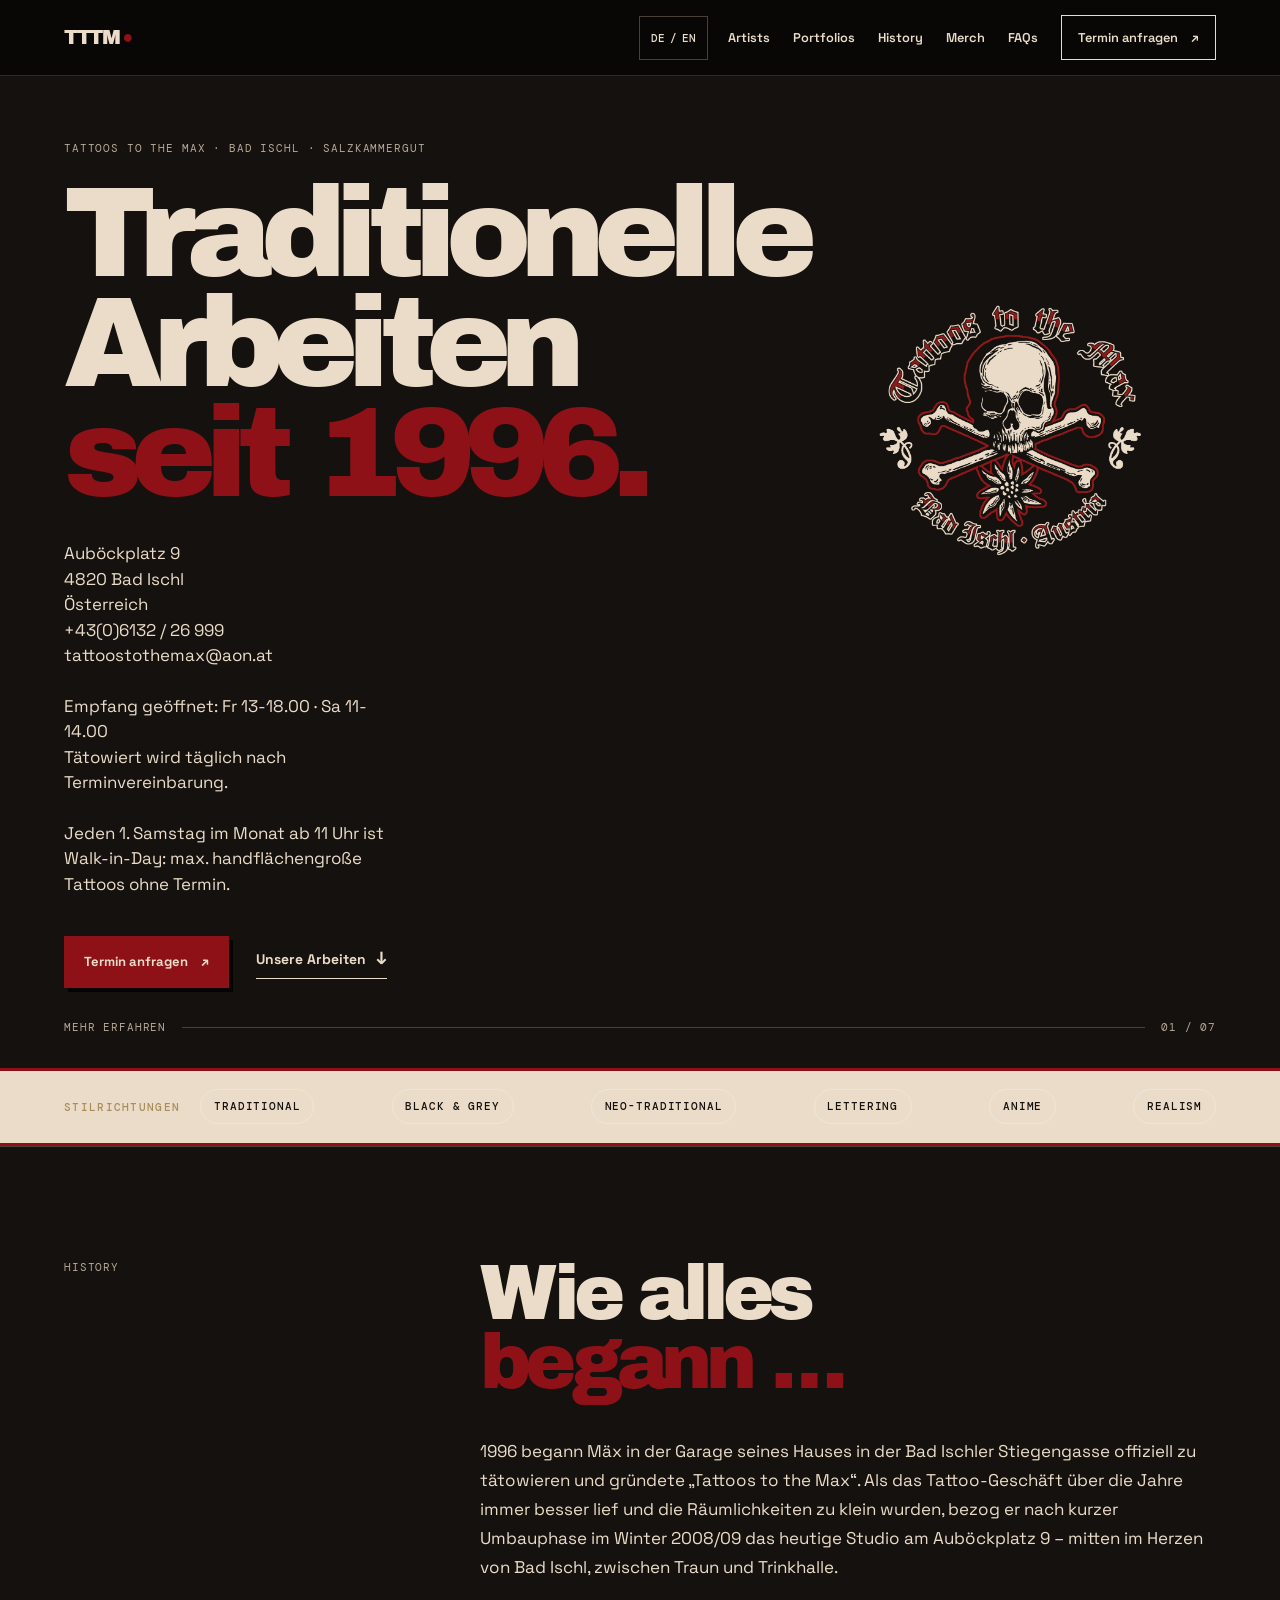
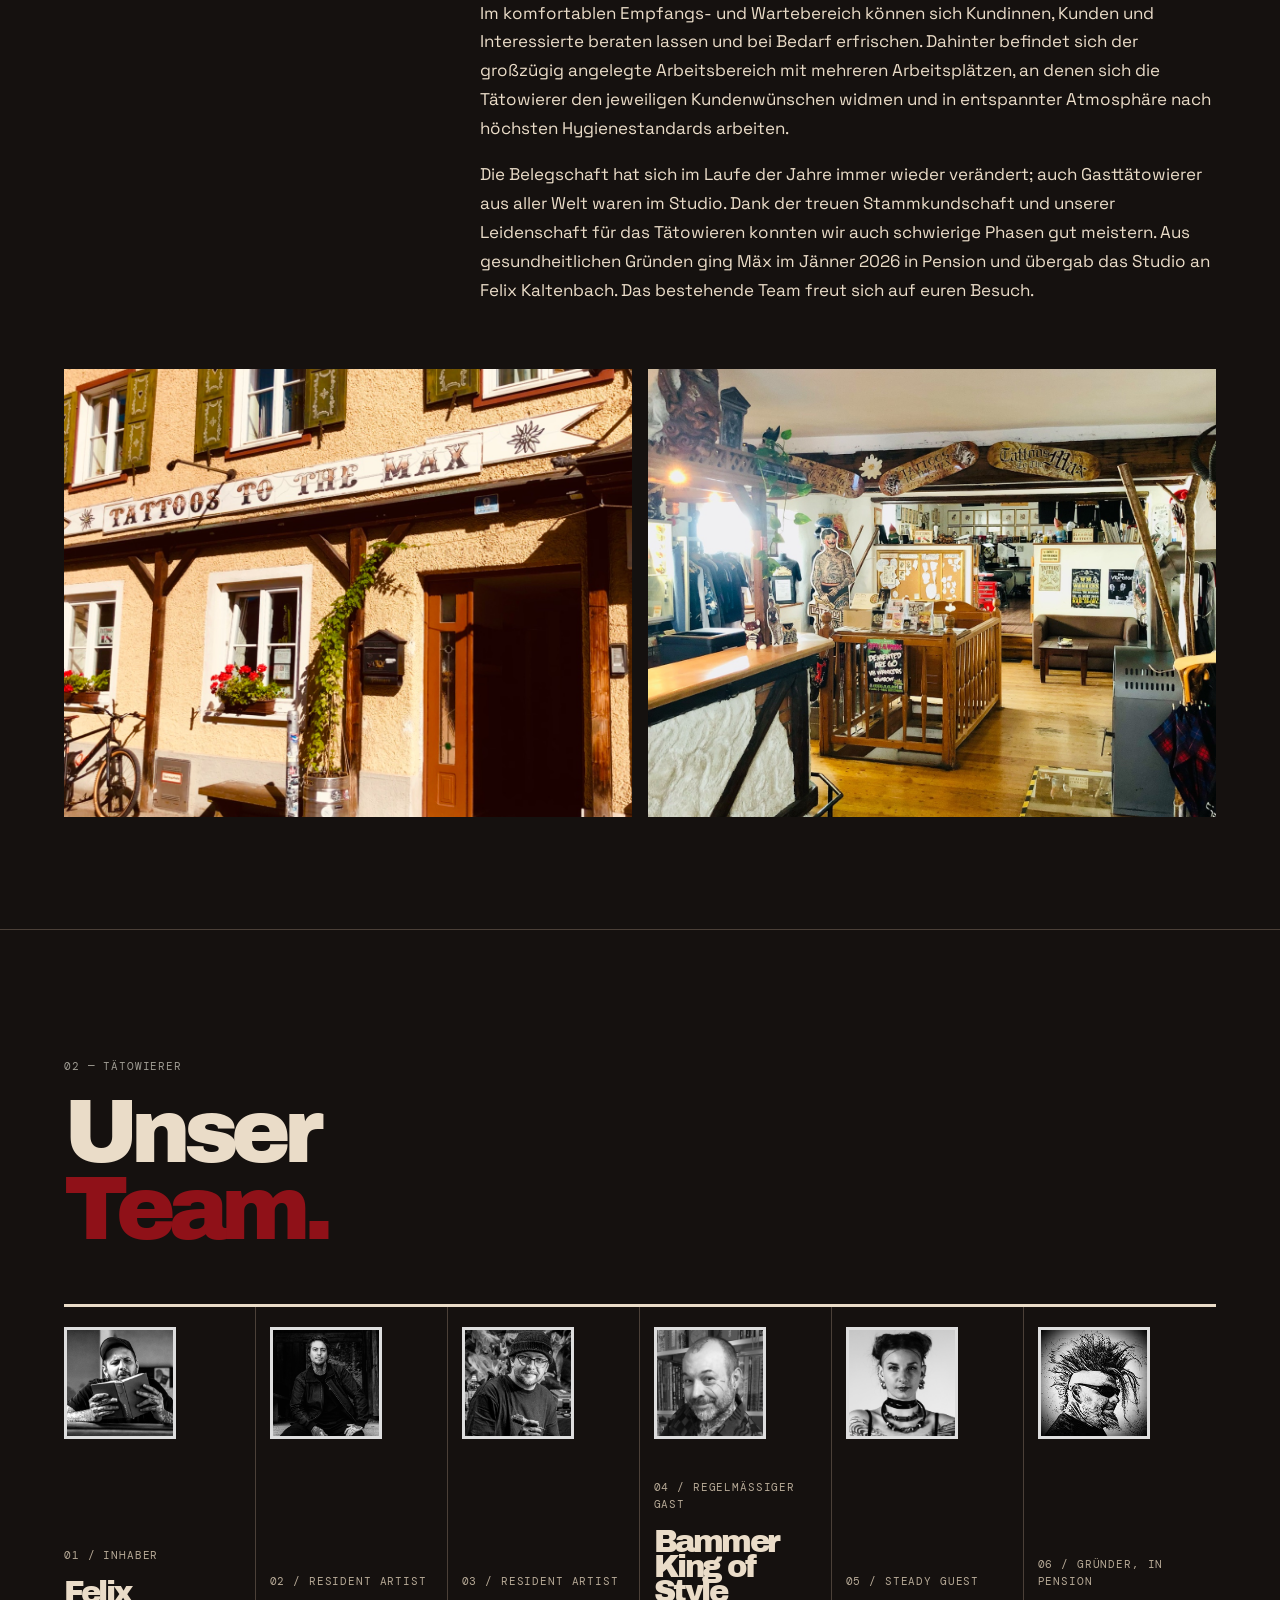
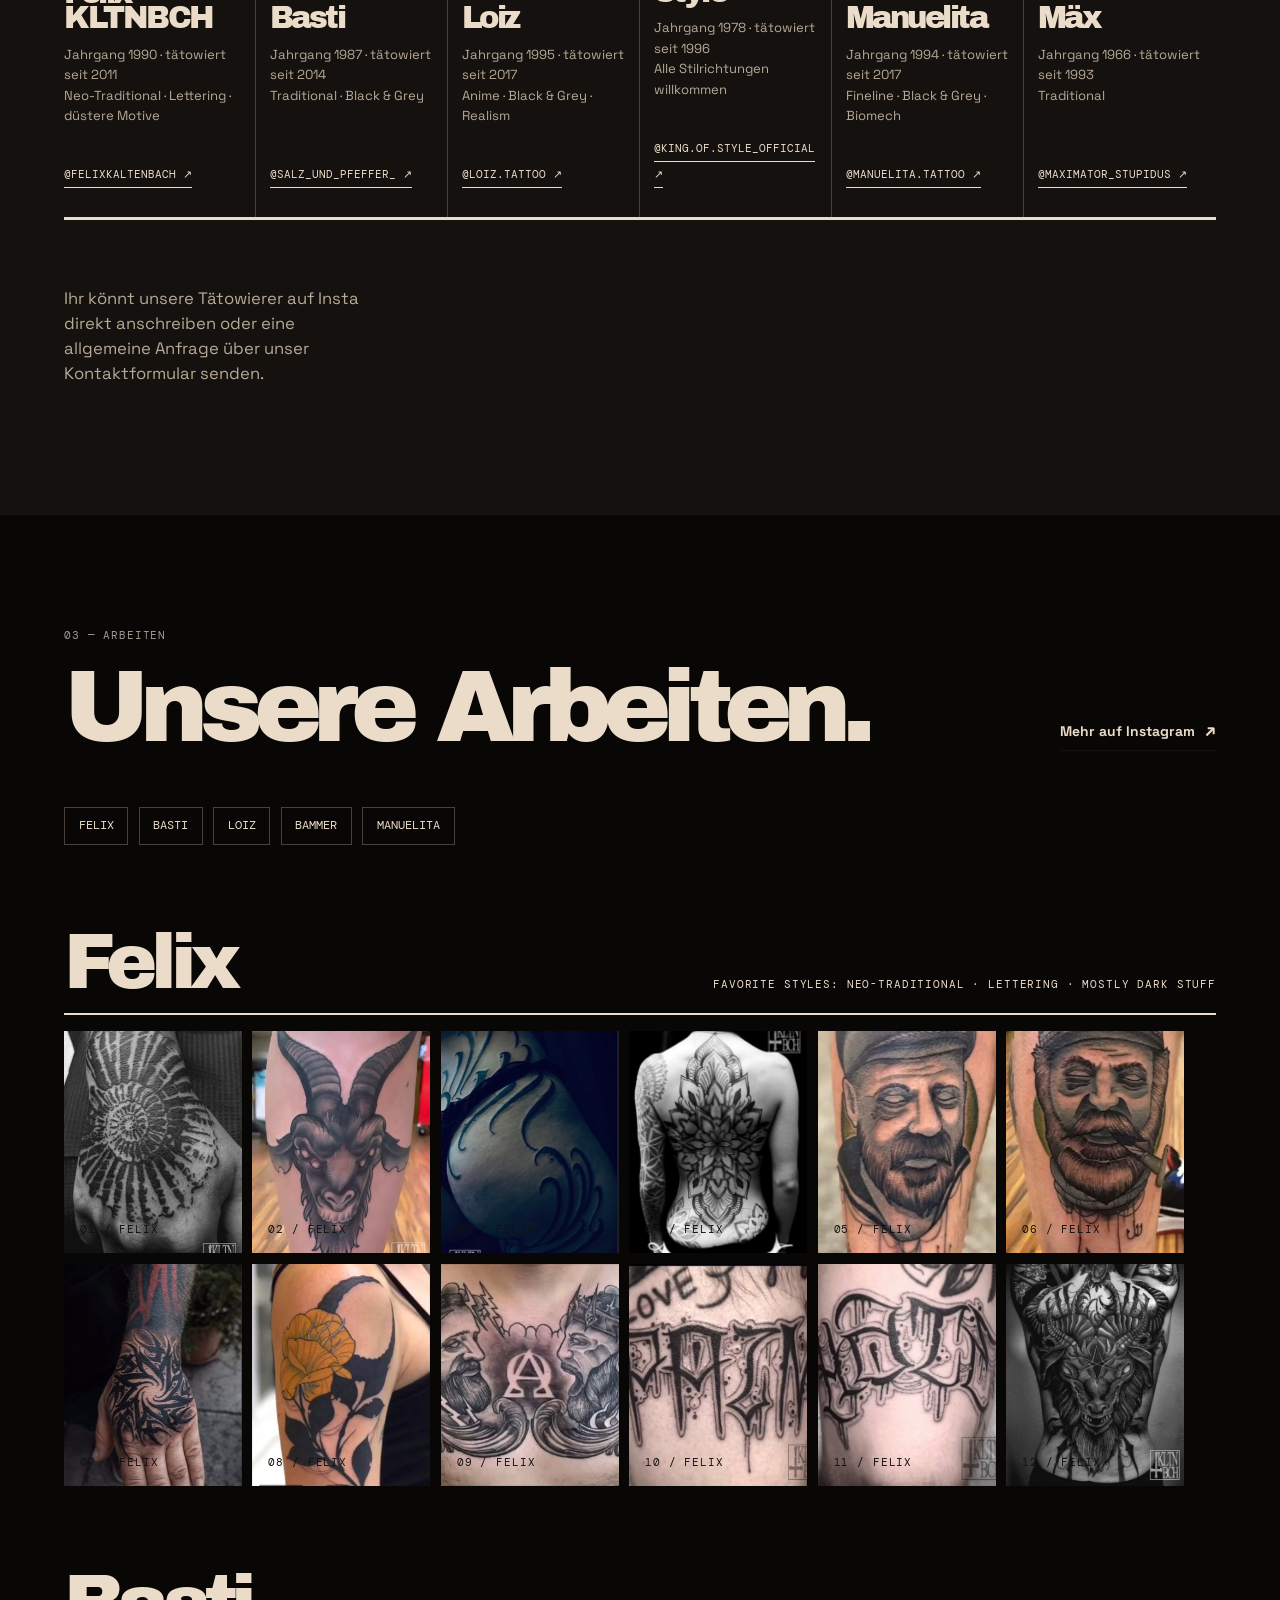
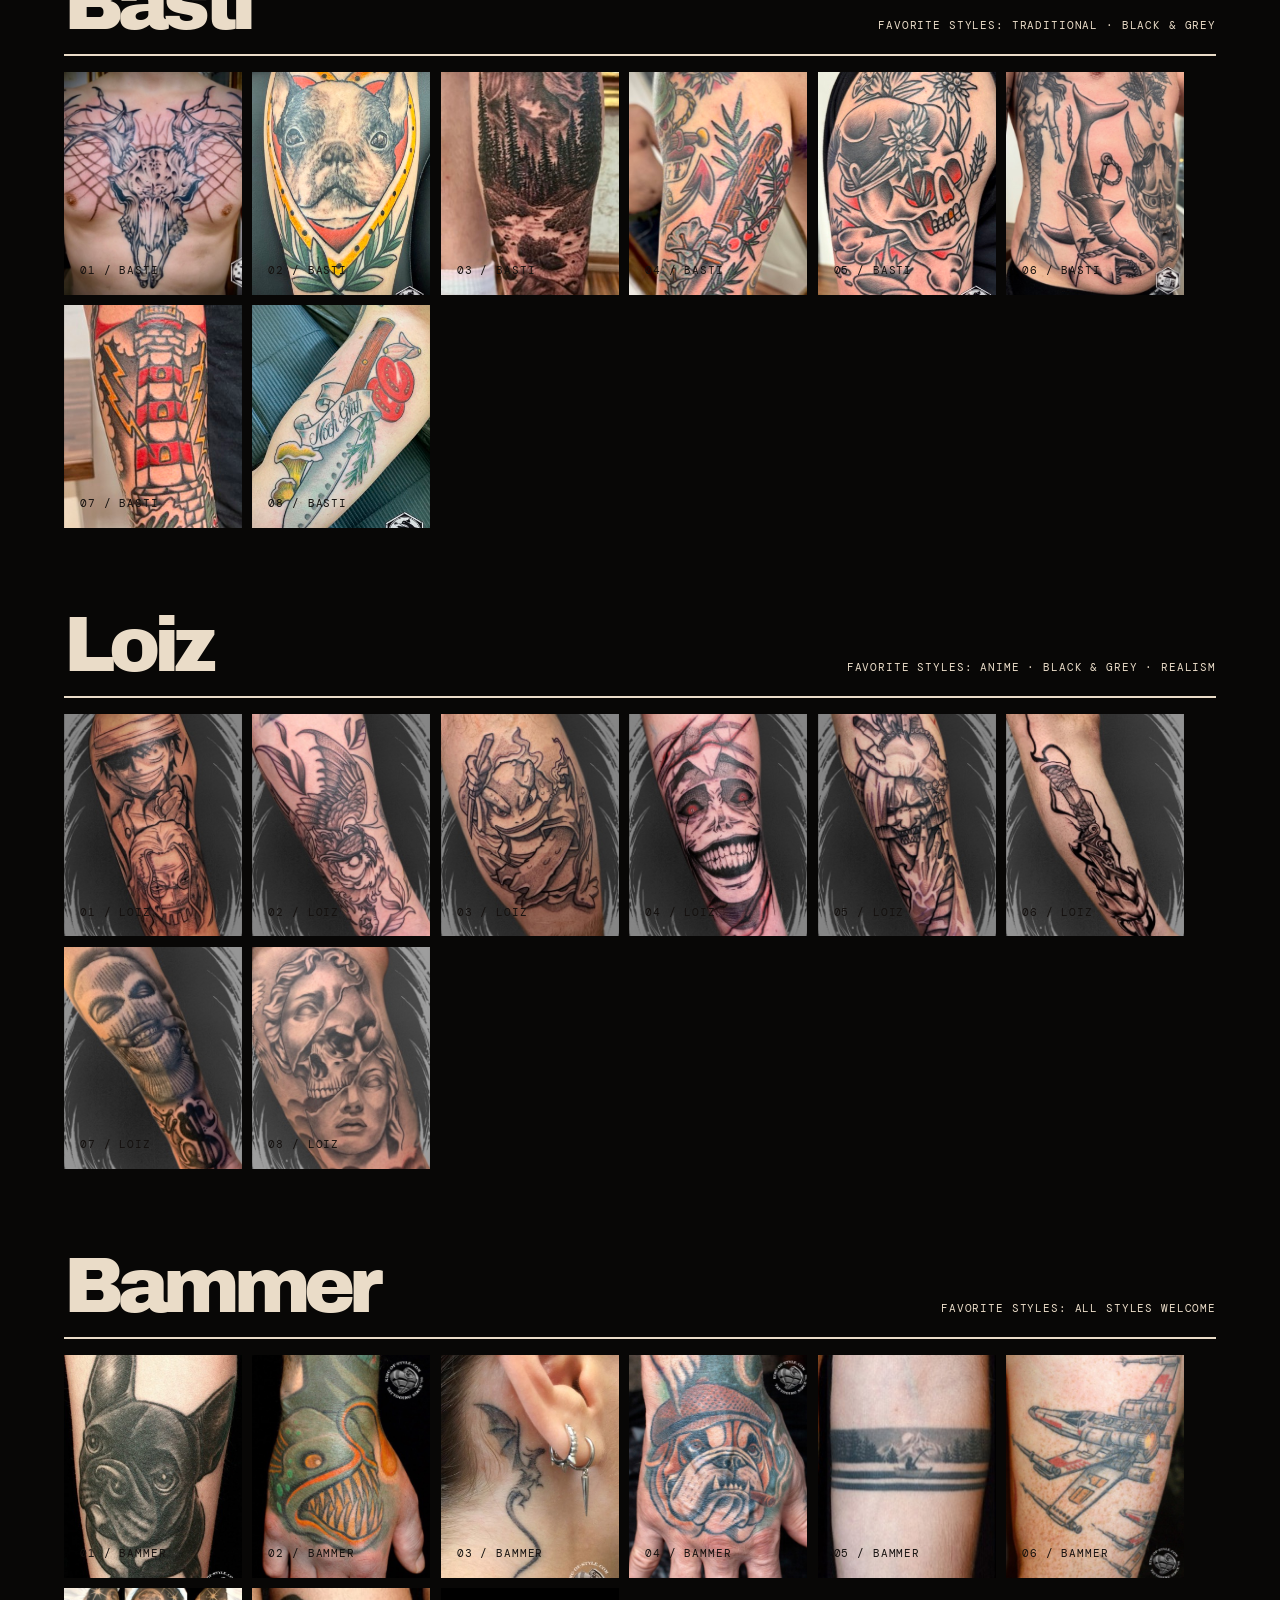
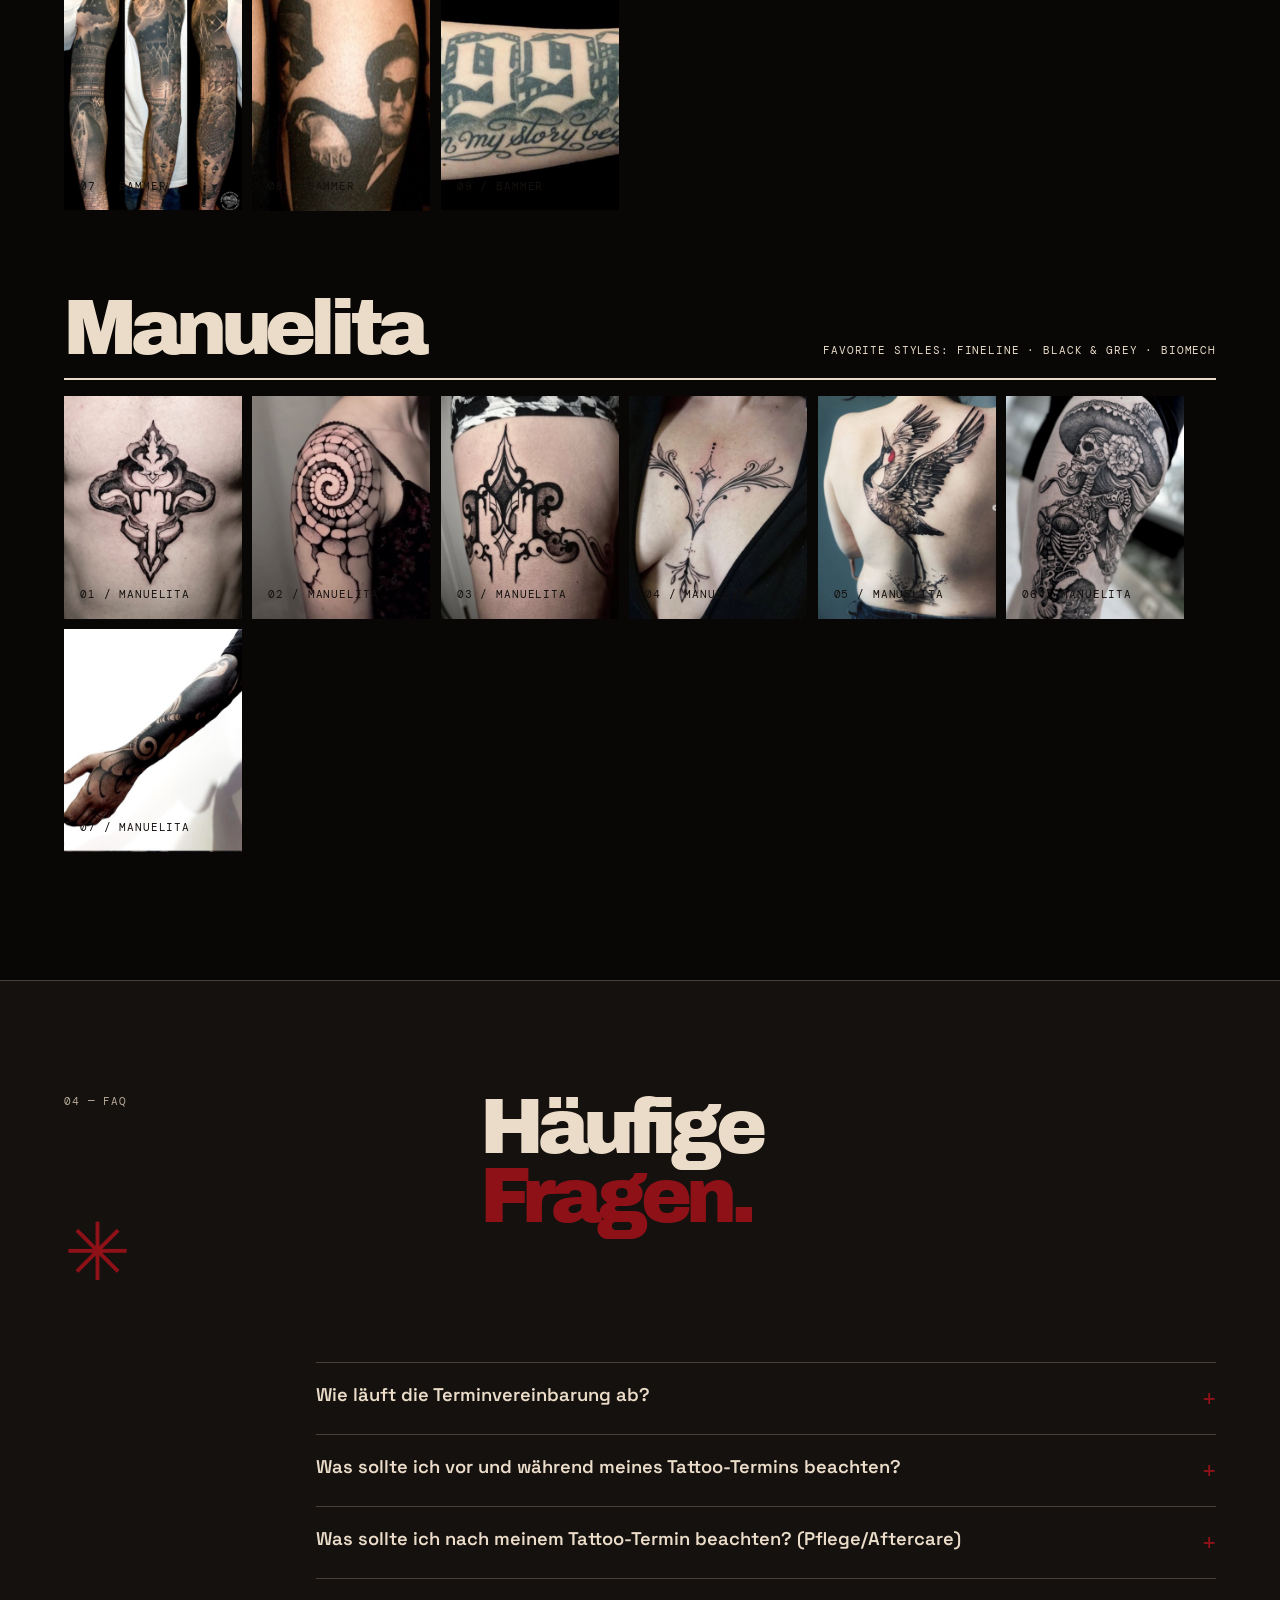
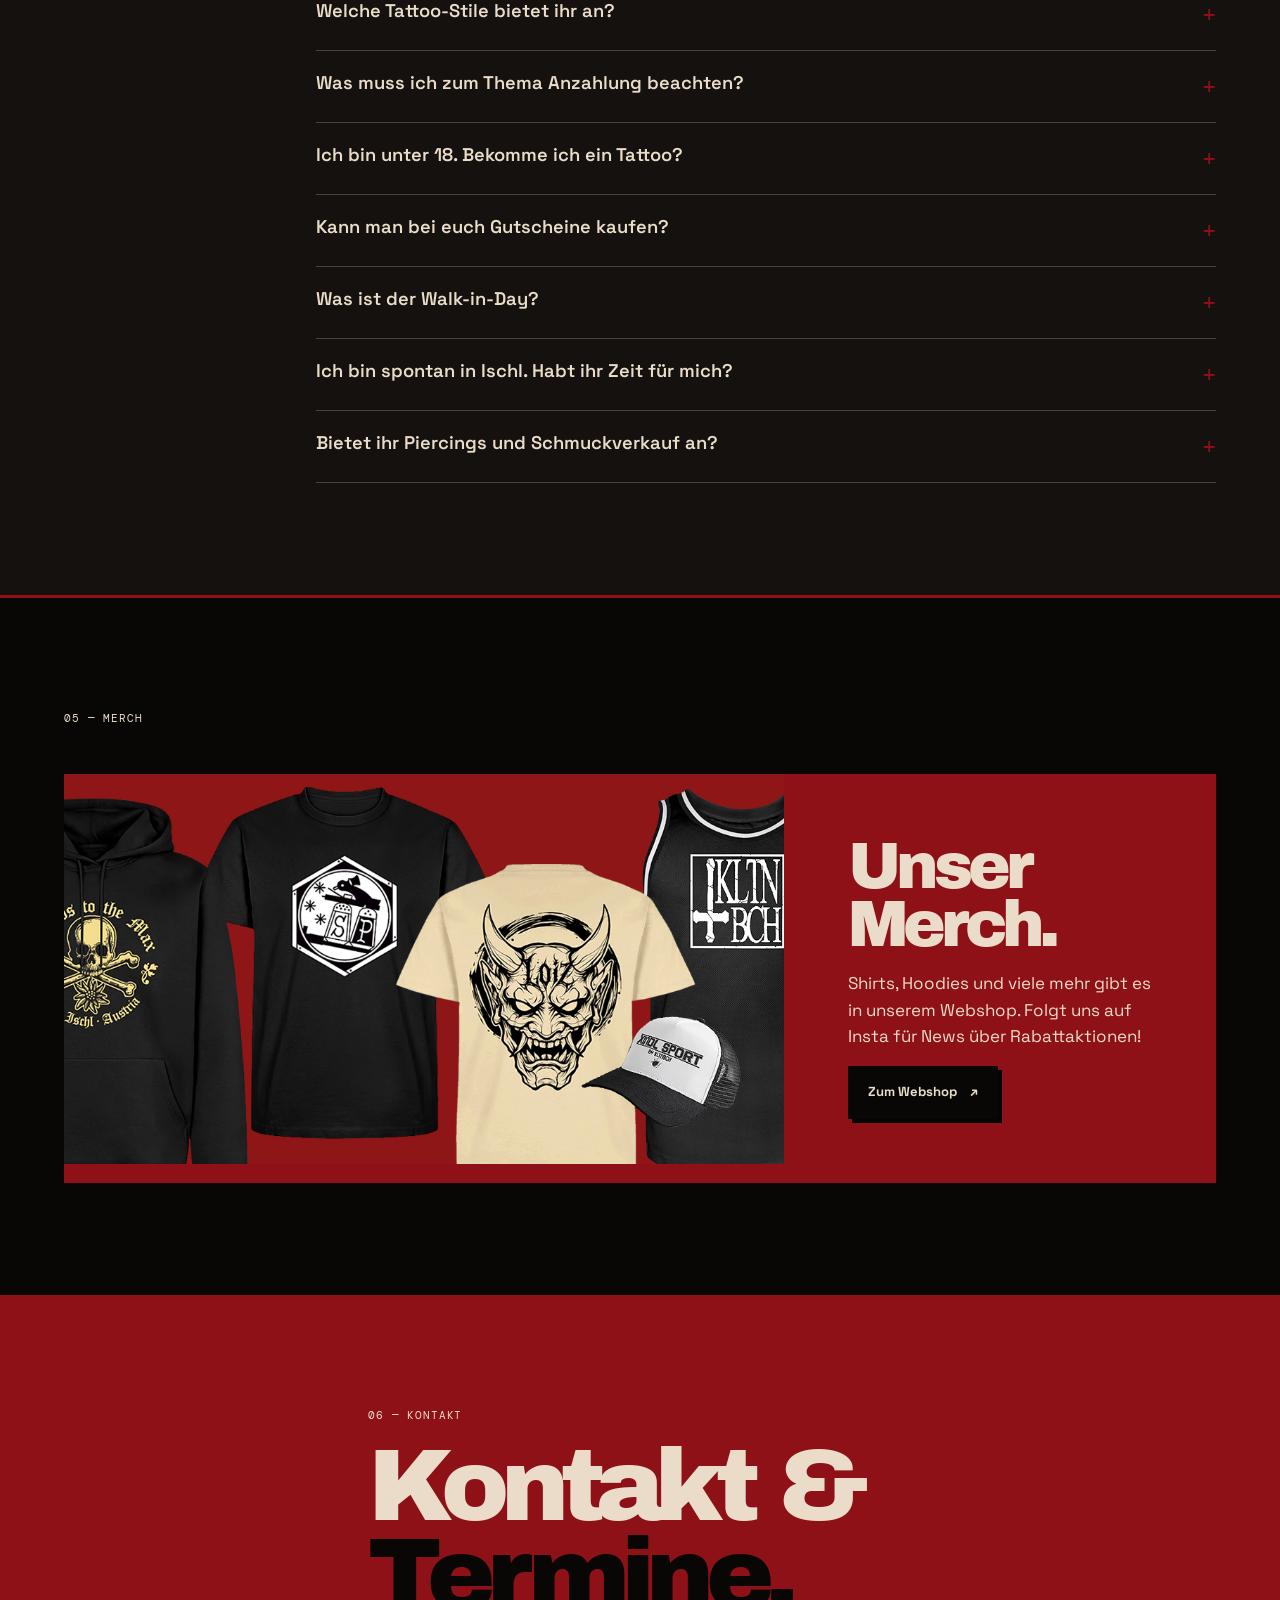
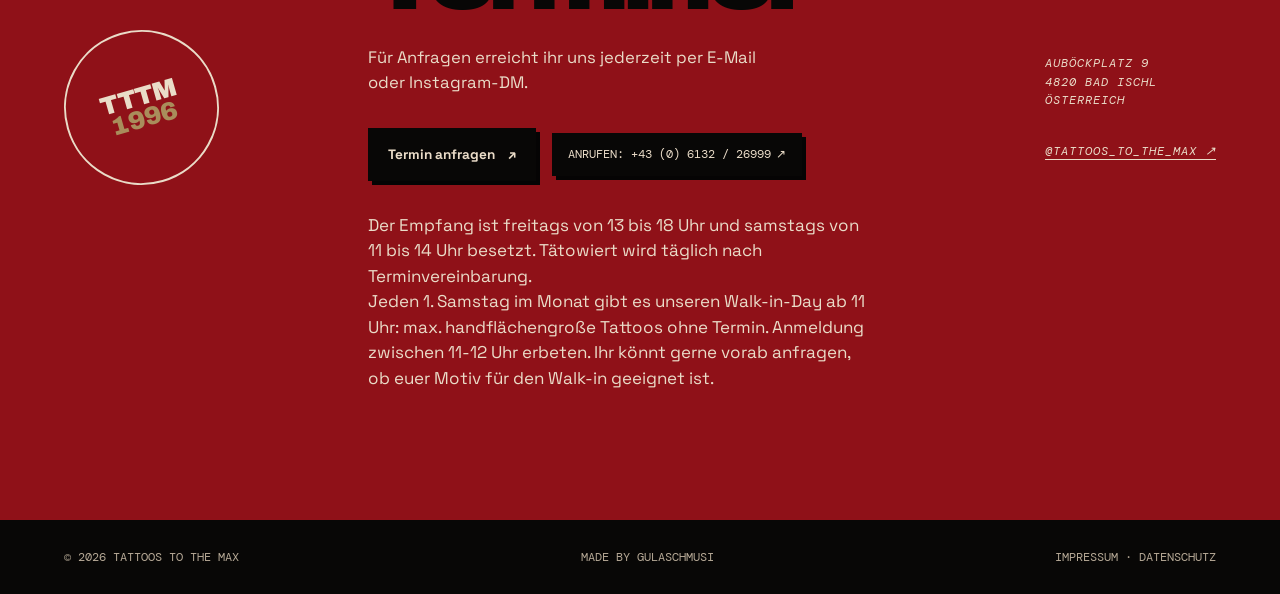
==== commit 48b32b06: "Redesign tattoo styles banner" ====
--- a/index.html
+++ b/index.html
@@ -30,7 +30,7 @@
       <div class="hero-art" aria-label="Tattoos to the Max Logo"><img class="hero-logo" src="assets/studio/brand/logo-red-white.png" width="1500" height="1372" alt="Tattoos to the Max" fetchpriority="high" /></div>
       <div class="hero-footer mono"><span>Mehr erfahren</span><span class="line"></span><span>01 / 07</span></div>
     </section>
-    <section class="marquee" aria-label="Tattoo-Stile"><div class="marquee-content"><span>TRADITIONAL</span><span>BLACK &amp; GREY</span><span>NEO-TRADITIONAL</span><span>LETTERING</span><span>ANIME</span><span>REALISM</span></div></section>
+    <section class="styles-band" aria-label="Tattoo-Stile"><div class="styles-band-inner"><p class="styles-band-label">Stilrichtungen</p><div class="styles-band-list"><span>Traditional</span><span>Black &amp; Grey</span><span>Neo-Traditional</span><span>Lettering</span><span>Anime</span><span>Realism</span></div></div></section>
 
     <section id="geschichte" class="studio-section section-pad"><div class="split-section"><p class="eyebrow">History</p><div class="section-content"><h2>Wie alles<br /><span>begann …</span></h2><p>1996 begann Mäx in der Garage seines Hauses in der Bad Ischler Stiegengasse offiziell zu tätowieren und gründete „Tattoos to the Max“. Als das Tattoo-Geschäft über die Jahre immer besser lief und die Räumlichkeiten zu klein wurden, bezog er nach kurzer Umbauphase im Winter 2008/09 das heutige Studio am Auböckplatz 9 – mitten im Herzen von Bad Ischl, zwischen Traun und Trinkhalle.</p><p>Im komfortablen Empfangs- und Wartebereich können sich Kundinnen, Kunden und Interessierte beraten lassen und bei Bedarf erfrischen. Dahinter befindet sich der großzügig angelegte Arbeitsbereich mit mehreren Arbeitsplätzen, an denen sich die Tätowierer den jeweiligen Kundenwünschen widmen und in entspannter Atmosphäre nach höchsten Hygienestandards arbeiten.</p><p>Die Belegschaft hat sich im Laufe der Jahre immer wieder verändert; auch Gasttätowierer aus aller Welt waren im Studio. Dank der treuen Stammkundschaft und unserer Leidenschaft für das Tätowieren konnten wir auch schwierige Phasen gut meistern. Aus gesundheitlichen Gründen ging Mäx im Jänner 2026 in Pension und übergab das Studio an Felix Kaltenbach. Das bestehende Team freut sich auf euren Besuch.</p></div></div><div class="studio-grid"><img src="assets/studio/studio/studio-1.jpg" width="1187" height="1600" alt="Außenansicht von Tattoos to the Max am Auböckplatz in Bad Ischl" loading="lazy" /><img src="assets/studio/studio/studio-2.jpg" width="1401" height="1600" alt="Empfangs- und Arbeitsbereich von Tattoos to the Max" loading="lazy" /></div></section>
     <section id="artists" class="artists-section section-pad"><div class="section-heading"><div><p class="eyebrow">02 — Tätowierer</p><h2>Unser<br /><em>Team.</em></h2></div></div><div class="artist-list">
--- a/styles.css
+++ b/styles.css
@@ -263,32 +263,52 @@
     flex: 1
 }
 
-.marquee {
-    background: var(--red);
+.styles-band {
+    background: var(--ink);
     color: var(--paper);
-    padding: 1rem clamp(1.25rem, 5vw, 6.5rem);
-    font: normal .95rem var(--display);
-    letter-spacing: .06em
-}
-
-.marquee-content {
-    display: flex;
+    border-block: 3px solid var(--red);
+    padding: 1.15rem clamp(1.25rem, 5vw, 6.5rem)
+}
+
+.styles-band-inner {
+    max-width: 1500px;
+    margin: 0 auto;
+    display: flex;
+    align-items: center;
+    gap: 1.25rem
+}
+
+.styles-band-label {
+    flex: none;
+    margin: 0;
+    color: var(--yellow);
+    font: 500 .68rem var(--mono);
+    letter-spacing: .12em;
+    text-transform: uppercase
+}
+
+.styles-band-list {
+    display: flex;
+    flex: 1;
+    flex-wrap: wrap;
+    align-items: center;
     justify-content: space-between;
-    align-items: center;
-    flex-wrap: wrap;
-    column-gap: .75rem;
-    row-gap: .65rem;
-}
-
-.marquee-content span {
-    flex: none;
+    gap: .6rem
+}
+
+.styles-band-list span {
+    display: inline-flex;
+    align-items: center;
+    min-height: 2.2rem;
+    padding: .35rem .8rem;
+    border: 1px solid rgba(244, 239, 229, .5);
+    border-radius: 999px;
+    color: var(--paper);
+    font: 500 .68rem var(--mono);
+    letter-spacing: .08em;
+    line-height: 1.2;
+    text-transform: uppercase;
     white-space: nowrap
-}
-
-.marquee-content span + span::before {
-    content: "✳";
-    color: var(--yellow);
-    margin-right: .55rem
 }
 
 .split-section {
@@ -714,3 +734,9 @@
         top: -3rem
     }
 }
+
+@media(max-width:700px) {
+  .styles-band-inner { align-items:flex-start; flex-direction:column; gap:.75rem; }
+  .styles-band-list { justify-content:flex-start; gap:.5rem; }
+  .styles-band-list span { min-height:2rem; padding:.3rem .65rem; font-size:.62rem; }
+}
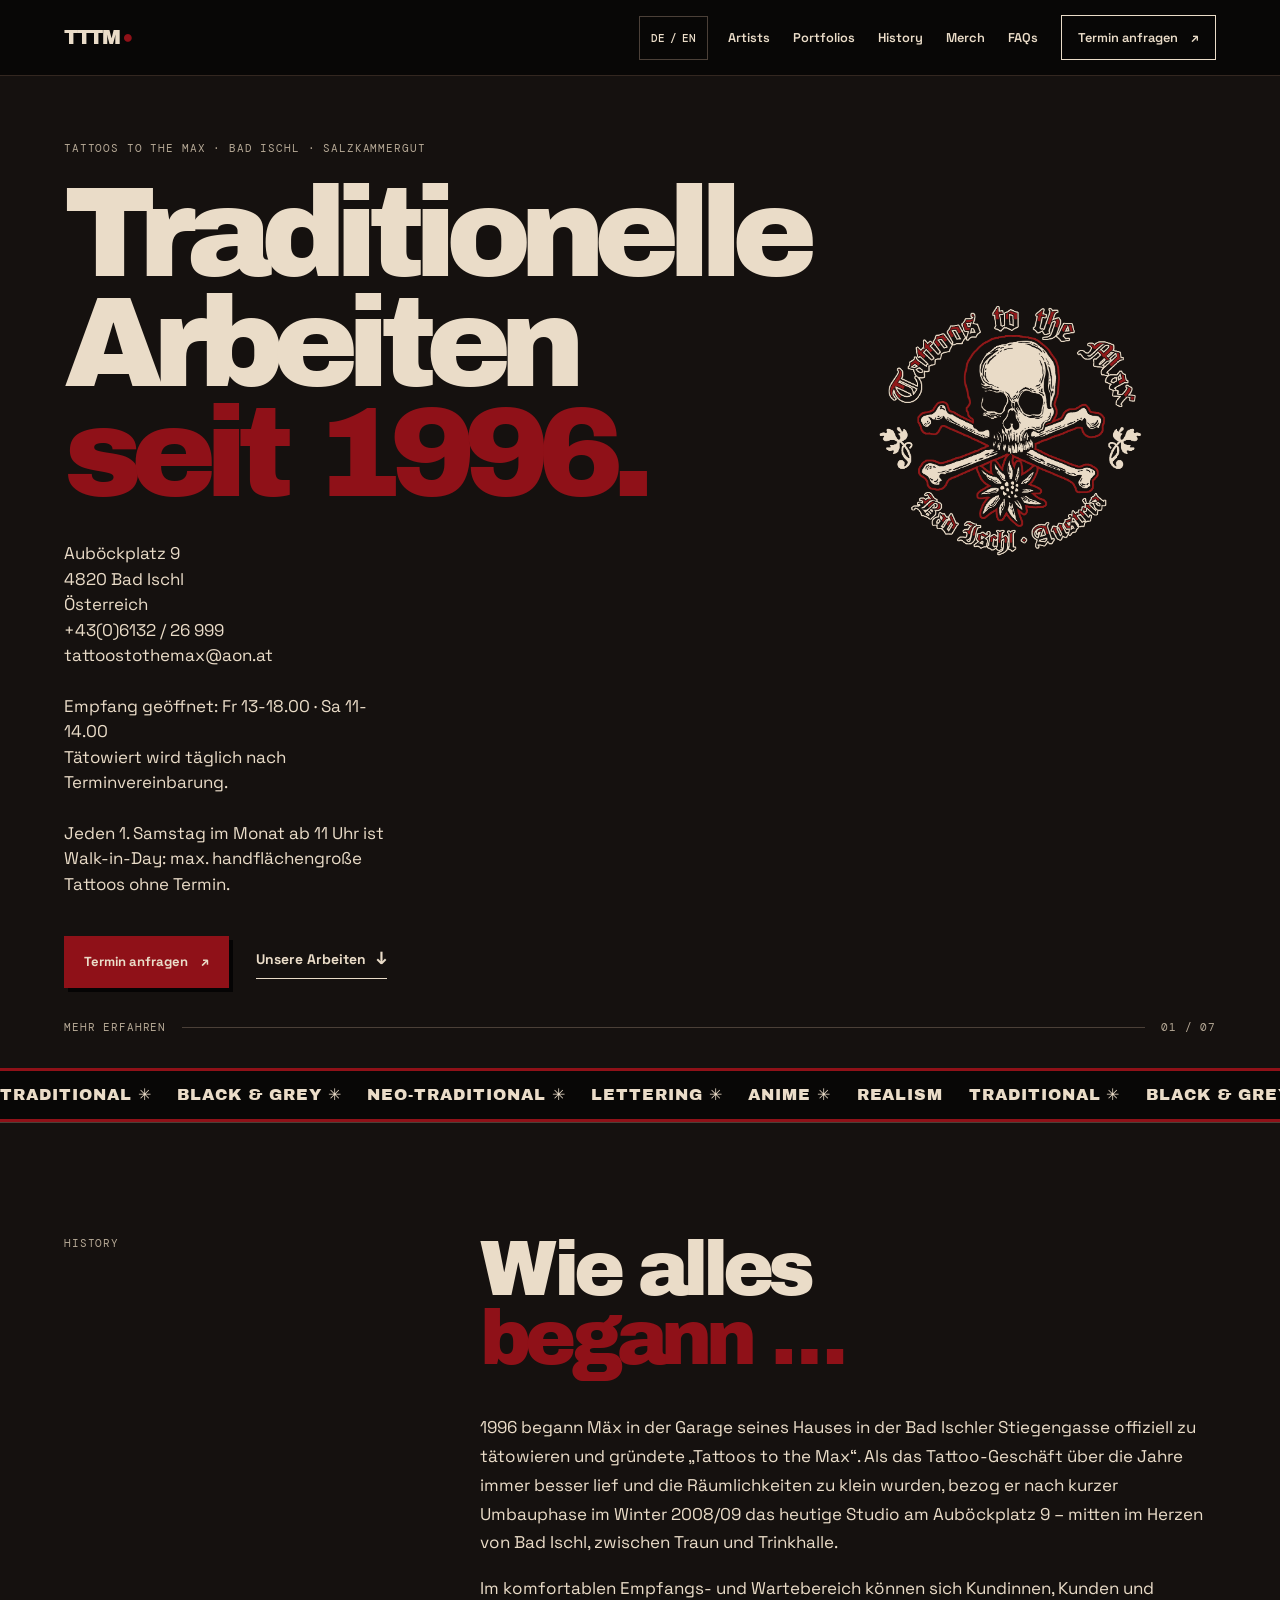
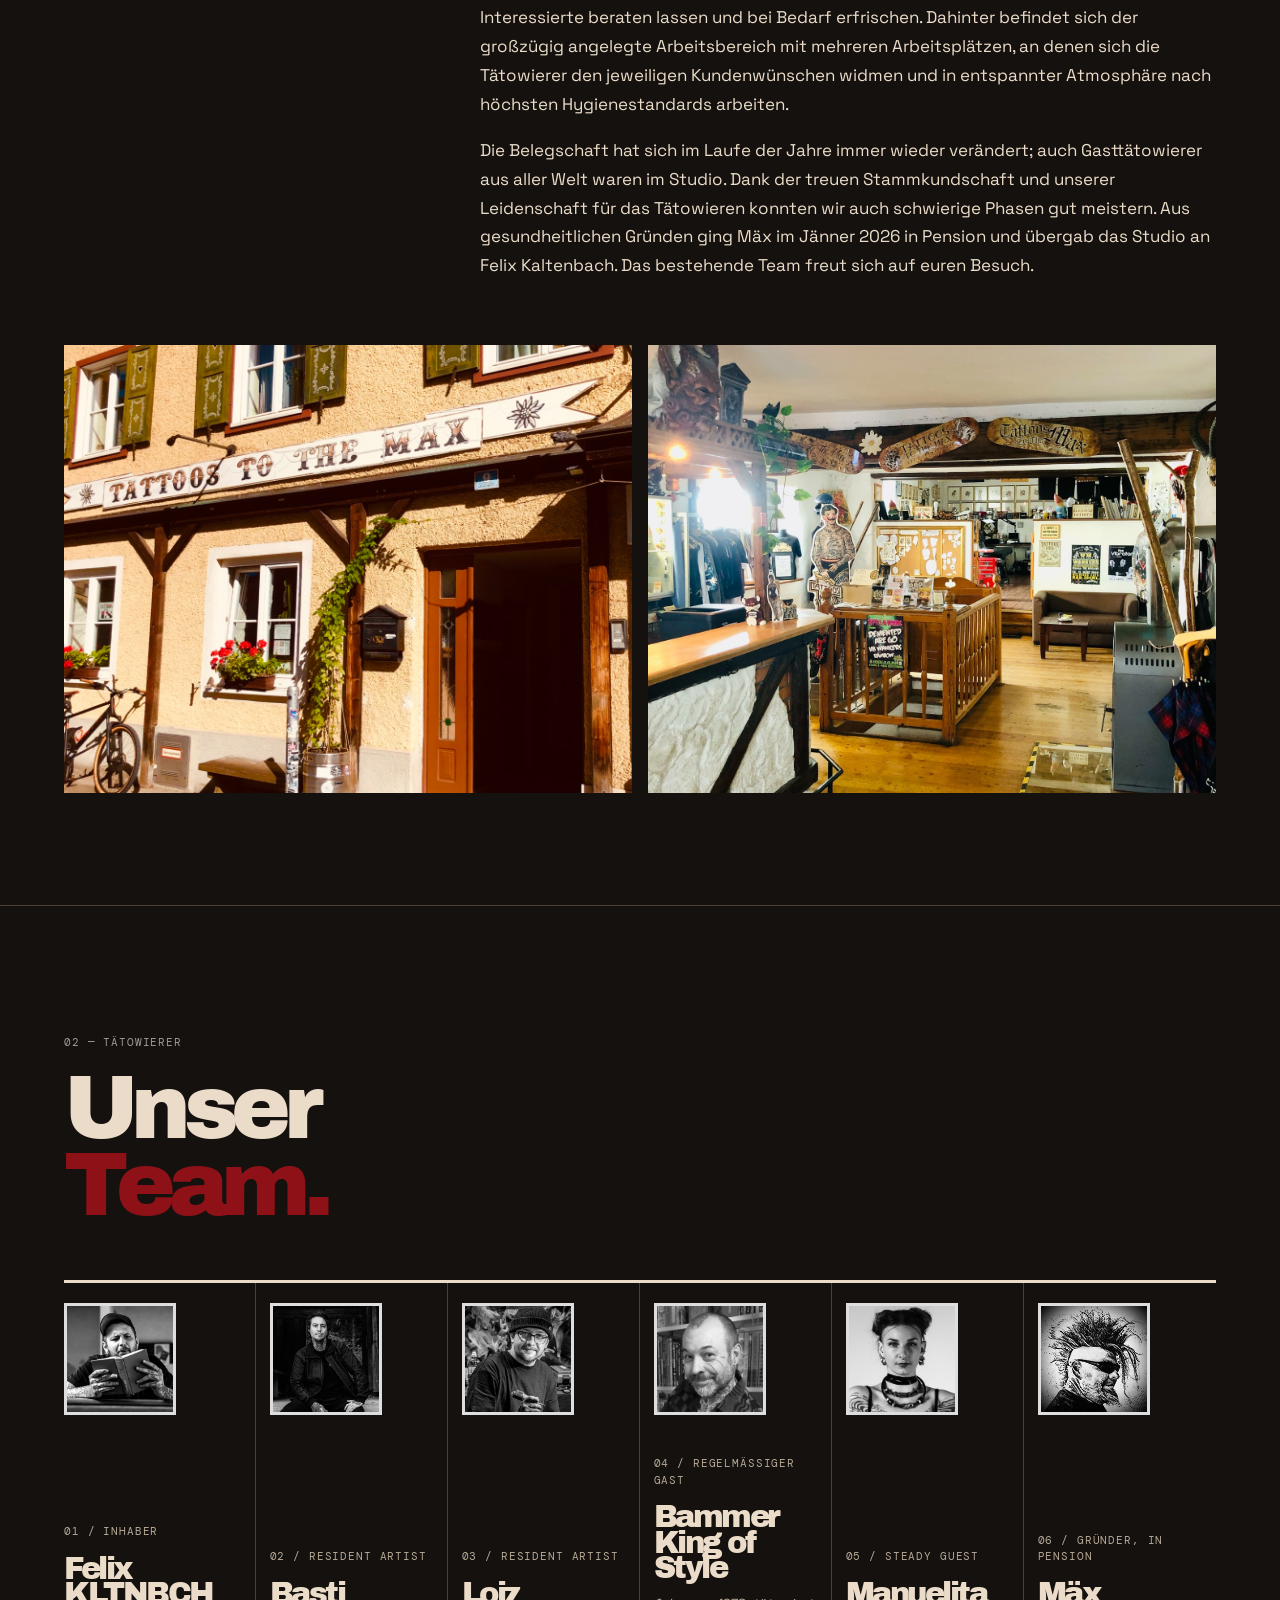
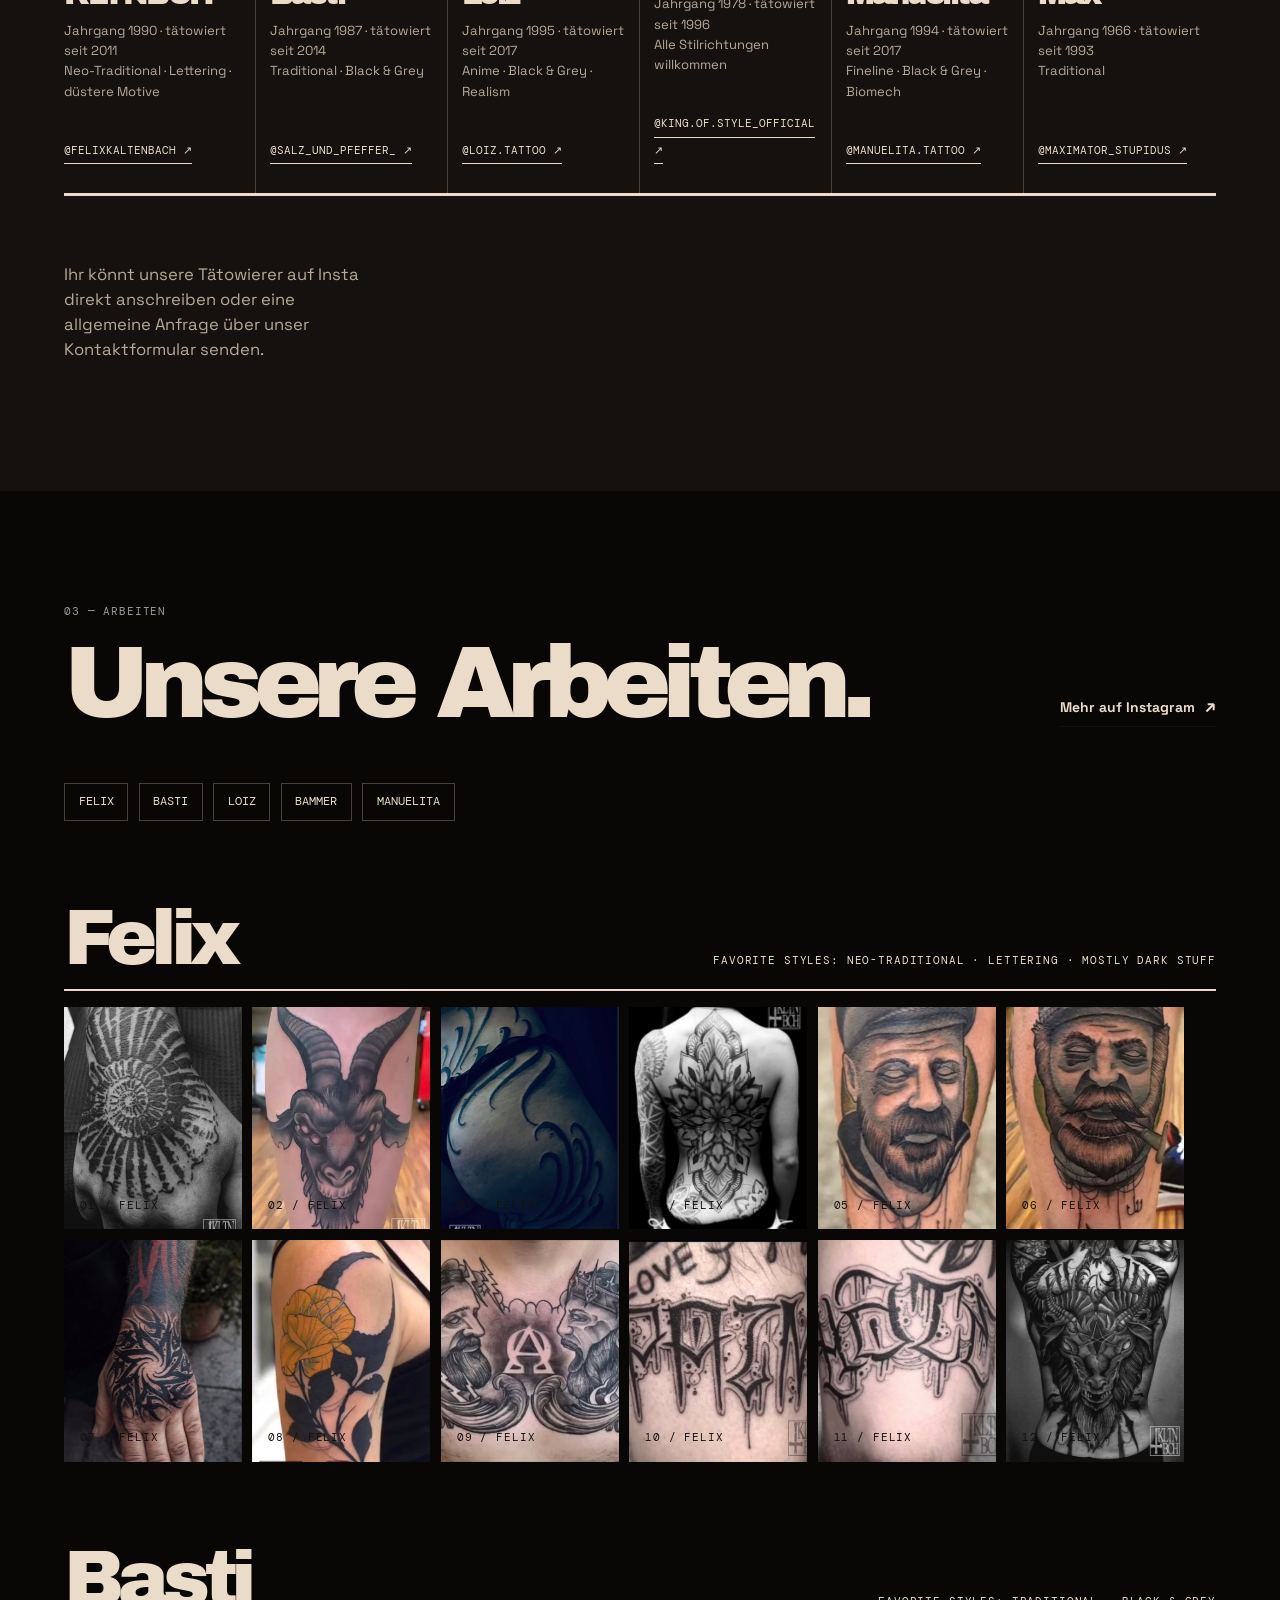
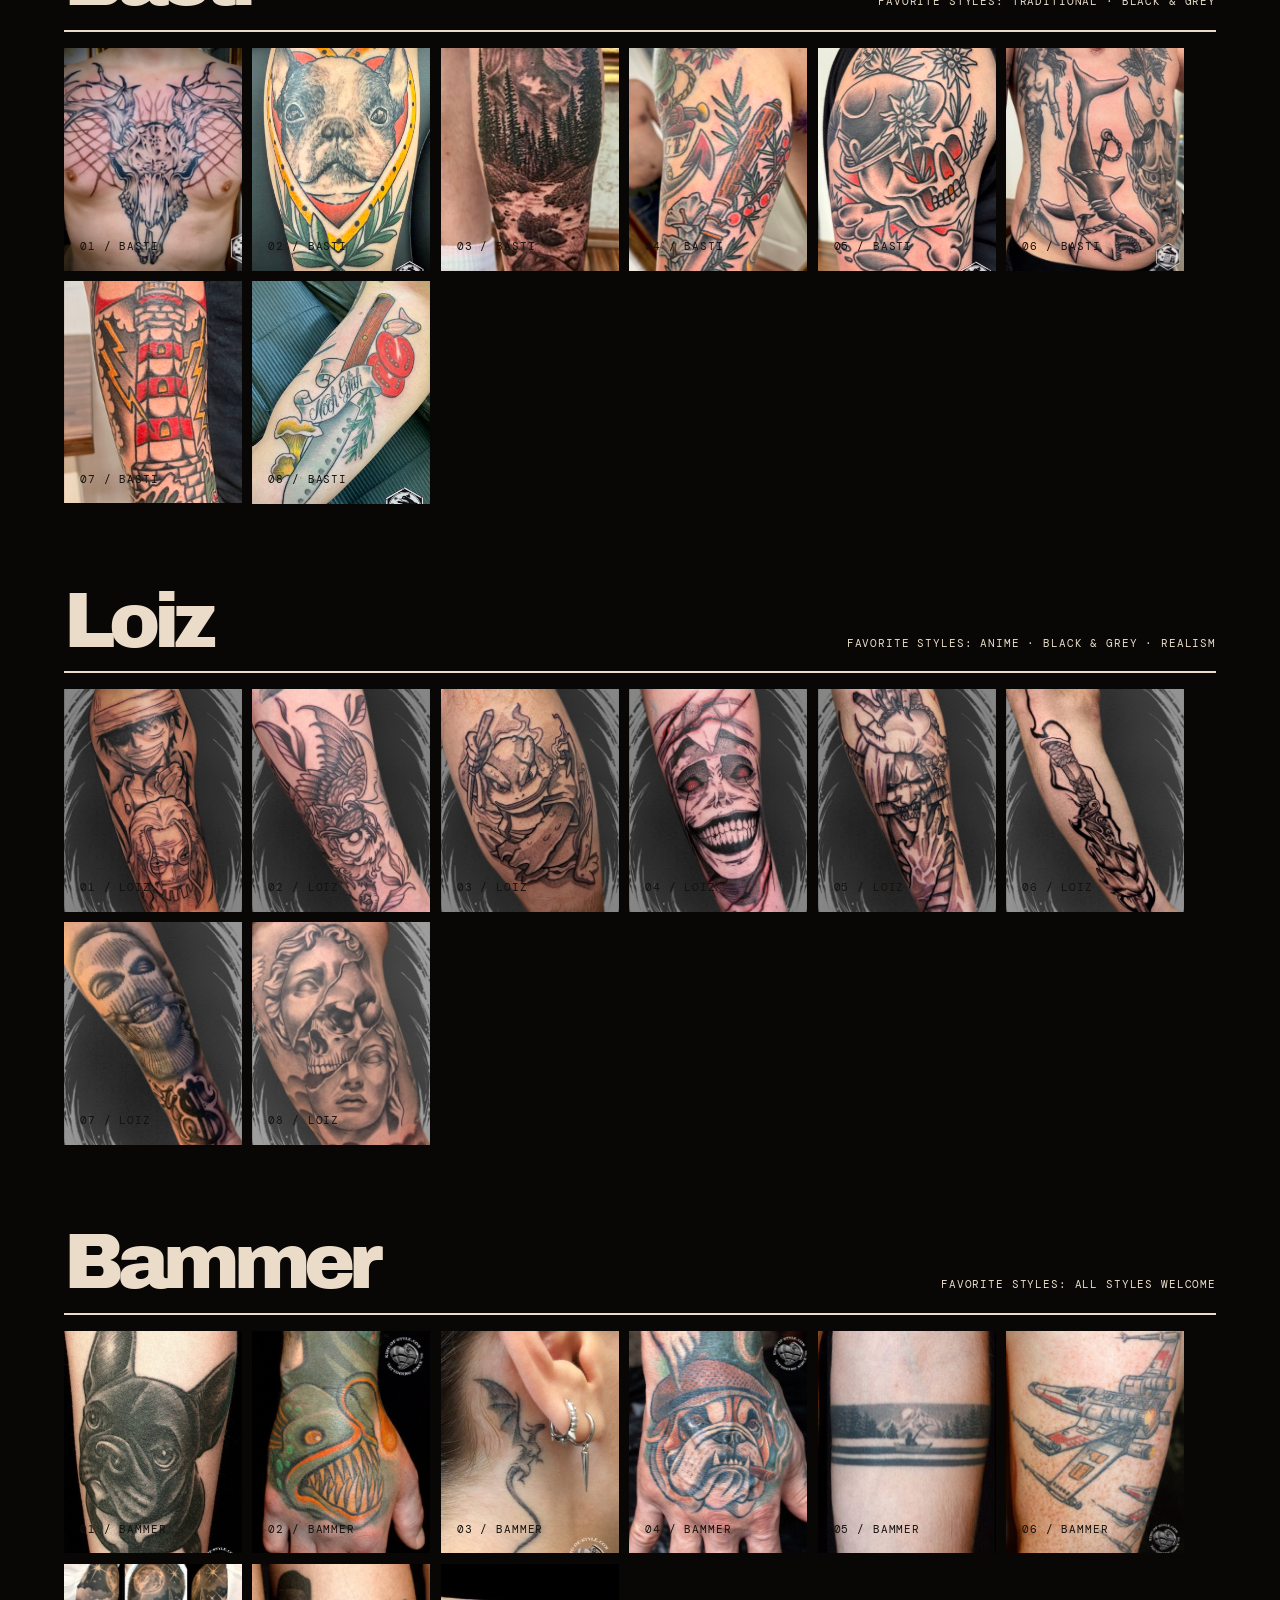
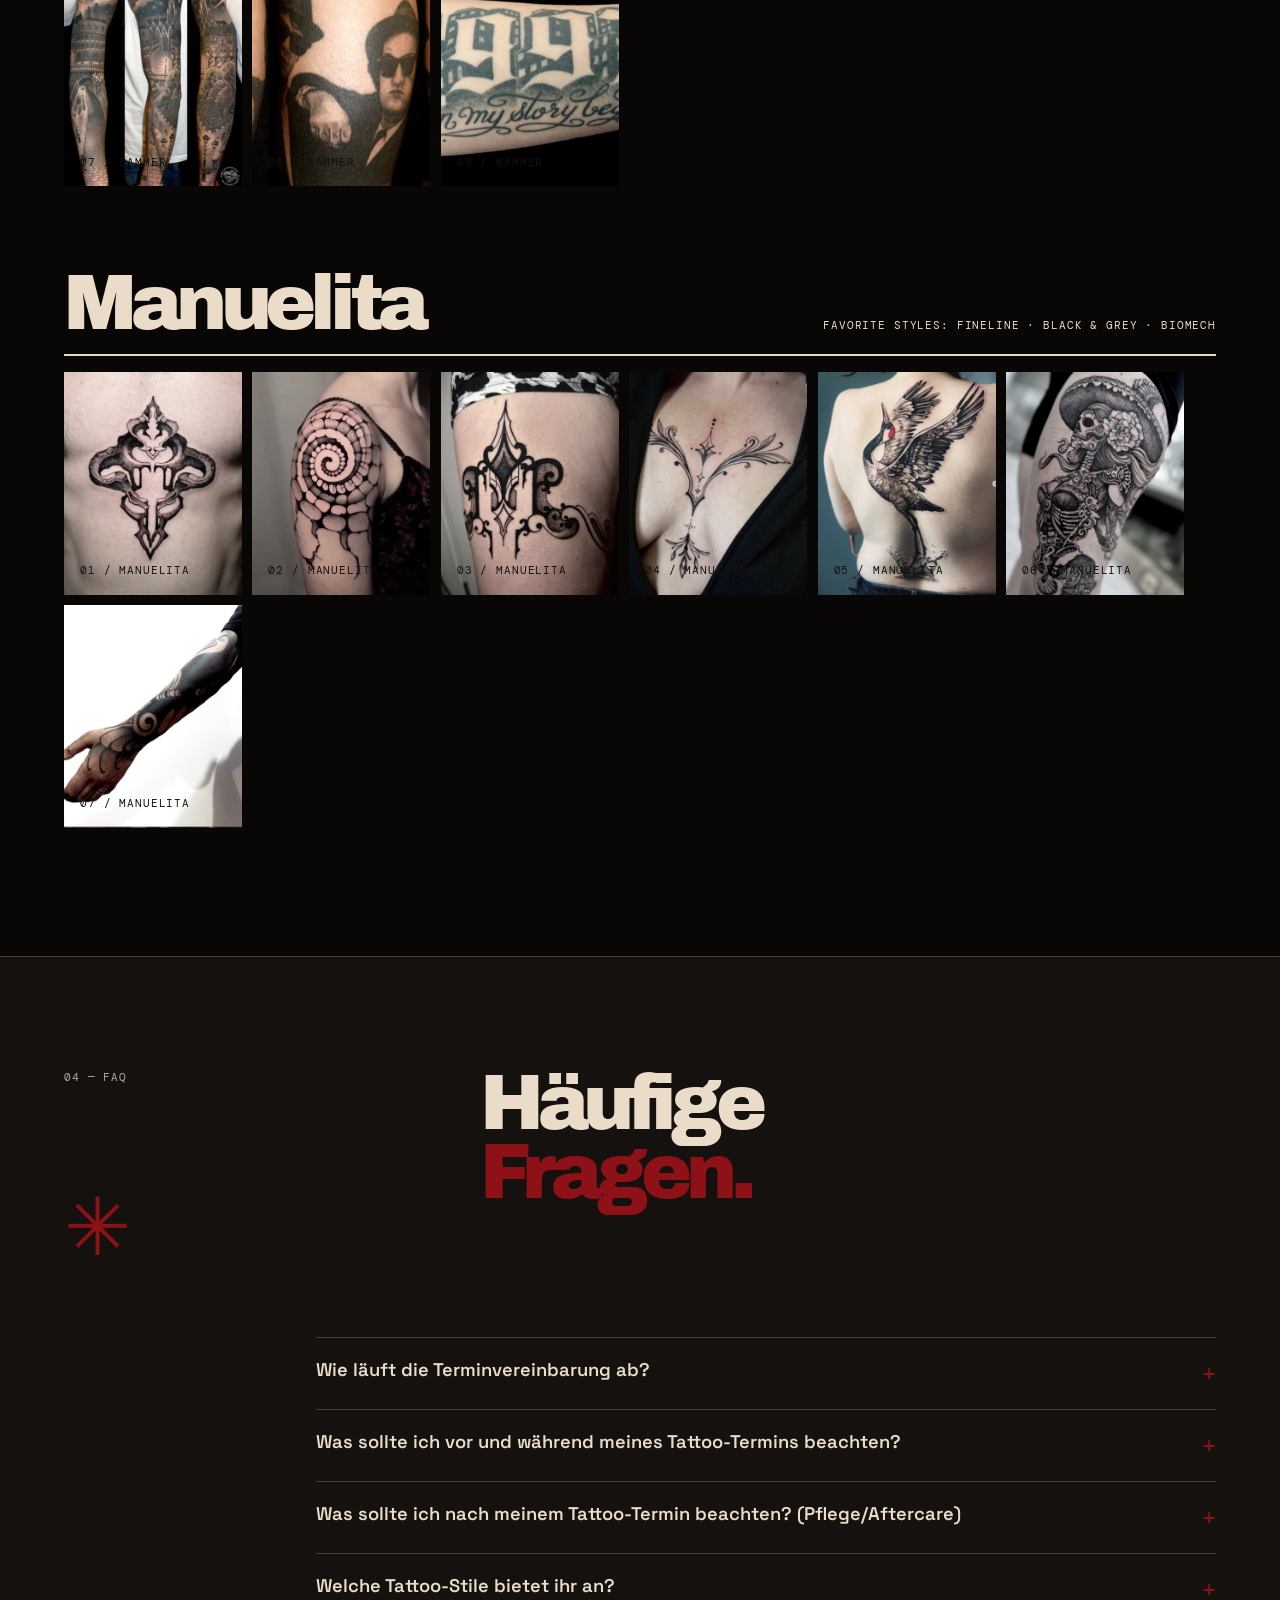
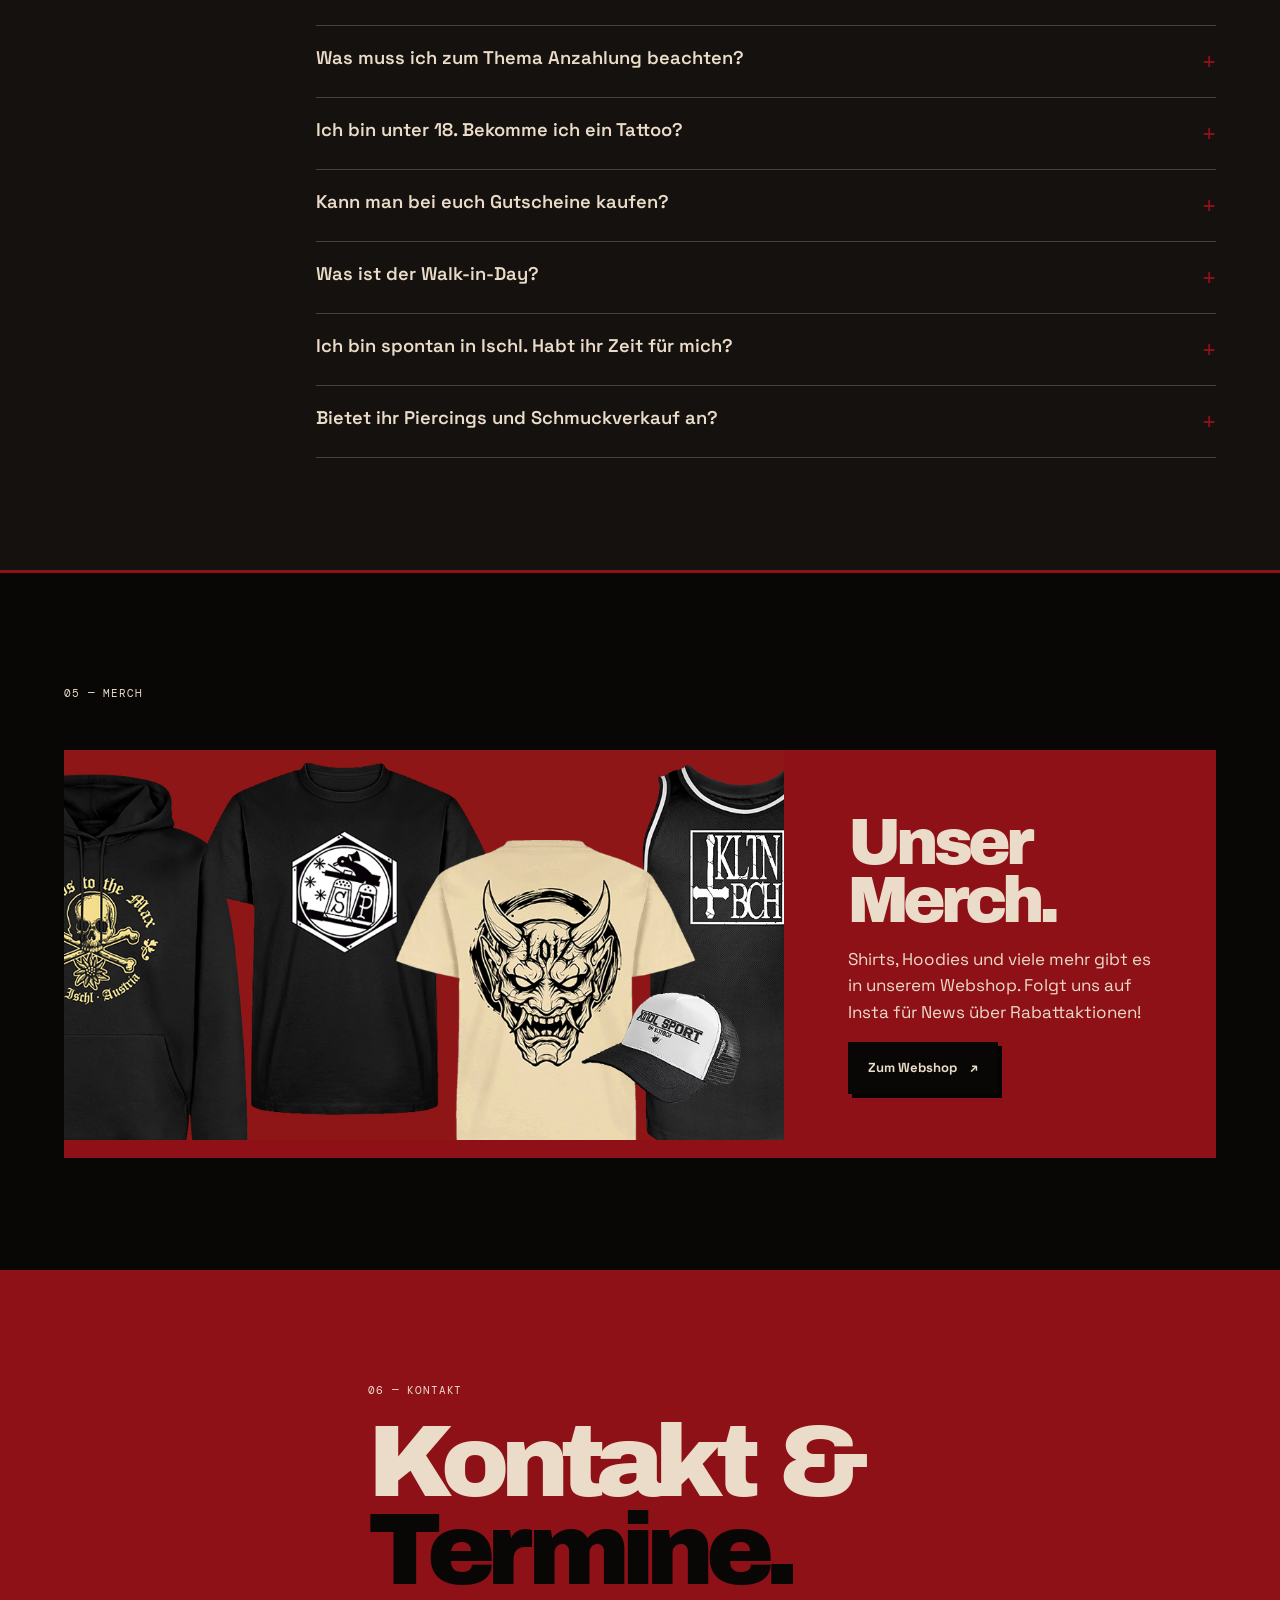
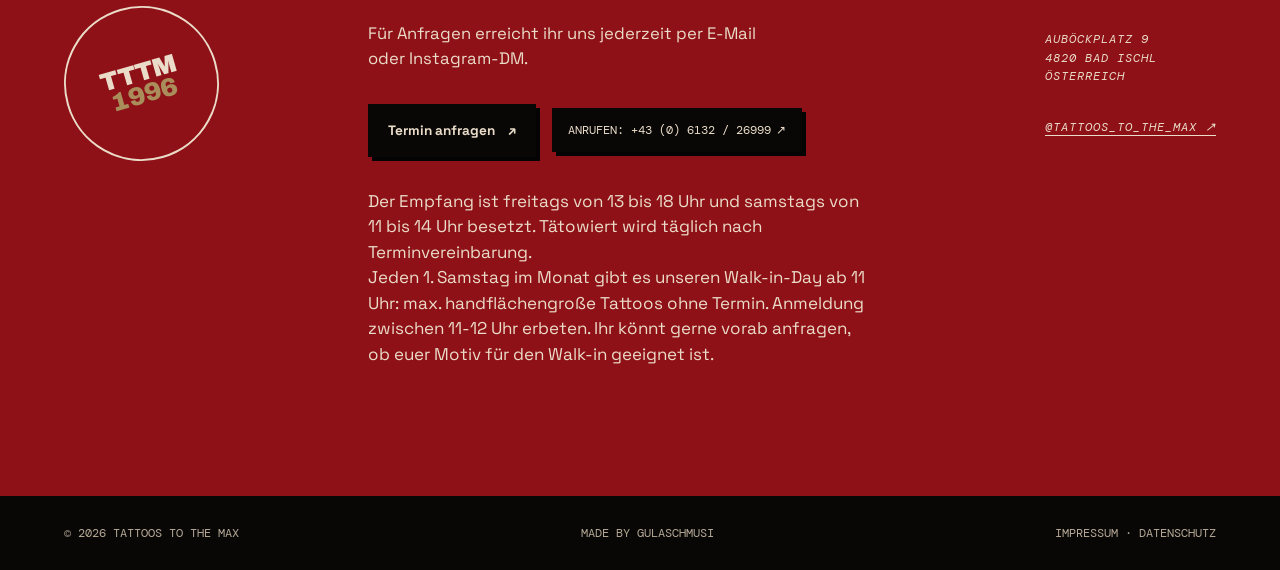
==== commit d9c540a7: "Add subtle site animations and looping banner" ====
--- a/index.html
+++ b/index.html
@@ -30,7 +30,7 @@
       <div class="hero-art" aria-label="Tattoos to the Max Logo"><img class="hero-logo" src="assets/studio/brand/logo-red-white.png" width="1500" height="1372" alt="Tattoos to the Max" fetchpriority="high" /></div>
       <div class="hero-footer mono"><span>Mehr erfahren</span><span class="line"></span><span>01 / 07</span></div>
     </section>
-    <section class="styles-band" aria-label="Tattoo-Stile"><div class="styles-band-inner"><p class="styles-band-label">Stilrichtungen</p><div class="styles-band-list"><span>Traditional</span><span>Black &amp; Grey</span><span>Neo-Traditional</span><span>Lettering</span><span>Anime</span><span>Realism</span></div></div></section>
+    <section class="marquee" aria-label="Tattoo-Stile"><div class="marquee-track"><div class="marquee-content"><span>TRADITIONAL <b aria-hidden="true">✳</b></span><span>BLACK &amp; GREY <b aria-hidden="true">✳</b></span><span>NEO-TRADITIONAL <b aria-hidden="true">✳</b></span><span>LETTERING <b aria-hidden="true">✳</b></span><span>ANIME <b aria-hidden="true">✳</b></span><span>REALISM</span></div><div class="marquee-content" aria-hidden="true"><span>TRADITIONAL <b aria-hidden="true">✳</b></span><span>BLACK &amp; GREY <b aria-hidden="true">✳</b></span><span>NEO-TRADITIONAL <b aria-hidden="true">✳</b></span><span>LETTERING <b aria-hidden="true">✳</b></span><span>ANIME <b aria-hidden="true">✳</b></span><span>REALISM</span></div></div></section>
 
     <section id="geschichte" class="studio-section section-pad"><div class="split-section"><p class="eyebrow">History</p><div class="section-content"><h2>Wie alles<br /><span>begann …</span></h2><p>1996 begann Mäx in der Garage seines Hauses in der Bad Ischler Stiegengasse offiziell zu tätowieren und gründete „Tattoos to the Max“. Als das Tattoo-Geschäft über die Jahre immer besser lief und die Räumlichkeiten zu klein wurden, bezog er nach kurzer Umbauphase im Winter 2008/09 das heutige Studio am Auböckplatz 9 – mitten im Herzen von Bad Ischl, zwischen Traun und Trinkhalle.</p><p>Im komfortablen Empfangs- und Wartebereich können sich Kundinnen, Kunden und Interessierte beraten lassen und bei Bedarf erfrischen. Dahinter befindet sich der großzügig angelegte Arbeitsbereich mit mehreren Arbeitsplätzen, an denen sich die Tätowierer den jeweiligen Kundenwünschen widmen und in entspannter Atmosphäre nach höchsten Hygienestandards arbeiten.</p><p>Die Belegschaft hat sich im Laufe der Jahre immer wieder verändert; auch Gasttätowierer aus aller Welt waren im Studio. Dank der treuen Stammkundschaft und unserer Leidenschaft für das Tätowieren konnten wir auch schwierige Phasen gut meistern. Aus gesundheitlichen Gründen ging Mäx im Jänner 2026 in Pension und übergab das Studio an Felix Kaltenbach. Das bestehende Team freut sich auf euren Besuch.</p></div></div><div class="studio-grid"><img src="assets/studio/studio/studio-1.jpg" width="1187" height="1600" alt="Außenansicht von Tattoos to the Max am Auböckplatz in Bad Ischl" loading="lazy" /><img src="assets/studio/studio/studio-2.jpg" width="1401" height="1600" alt="Empfangs- und Arbeitsbereich von Tattoos to the Max" loading="lazy" /></div></section>
     <section id="artists" class="artists-section section-pad"><div class="section-heading"><div><p class="eyebrow">02 — Tätowierer</p><h2>Unser<br /><em>Team.</em></h2></div></div><div class="artist-list">
--- a/styles.css
+++ b/styles.css
@@ -263,52 +263,48 @@
     flex: 1
 }
 
-.styles-band {
-    background: var(--ink);
+.marquee {
+    background: var(--red);
     color: var(--paper);
-    border-block: 3px solid var(--red);
-    padding: 1.15rem clamp(1.25rem, 5vw, 6.5rem)
-}
-
-.styles-band-inner {
-    max-width: 1500px;
-    margin: 0 auto;
-    display: flex;
-    align-items: center;
-    gap: 1.25rem
-}
-
-.styles-band-label {
+    overflow: hidden;
+    padding: .9rem 0;
+    font: normal 1rem var(--display);
+    letter-spacing: .06em
+}
+
+.marquee-track {
+    display: flex;
+    width: max-content;
+    animation: marquee-scroll 32s linear infinite;
+    will-change: transform
+}
+
+.marquee-content {
+    display: flex;
     flex: none;
-    margin: 0;
-    color: var(--yellow);
-    font: 500 .68rem var(--mono);
-    letter-spacing: .12em;
-    text-transform: uppercase
-}
-
-.styles-band-list {
-    display: flex;
-    flex: 1;
-    flex-wrap: wrap;
-    align-items: center;
-    justify-content: space-between;
-    gap: .6rem
-}
-
-.styles-band-list span {
-    display: inline-flex;
-    align-items: center;
-    min-height: 2.2rem;
-    padding: .35rem .8rem;
-    border: 1px solid rgba(244, 239, 229, .5);
-    border-radius: 999px;
-    color: var(--paper);
-    font: 500 .68rem var(--mono);
-    letter-spacing: .08em;
-    line-height: 1.2;
-    text-transform: uppercase;
+    align-items: center;
+    gap: clamp(1rem, 2vw, 2rem);
+    padding-right: clamp(1rem, 2vw, 2rem)
+}
+
+.marquee-content span,
+.marquee-content b {
+    flex: none;
     white-space: nowrap
+}
+
+.marquee-content b {
+    font: inherit
+}
+
+@keyframes marquee-scroll {
+    to { transform: translateX(-50%) }
+}
+
+@media (prefers-reduced-motion: reduce) {
+    .marquee-track { width:100%; animation:none; justify-content:center; }
+    .marquee-content[aria-hidden="true"] { display:none; }
+    .marquee-content { flex-wrap:wrap; justify-content:center; padding:0 clamp(1rem,5vw,6.5rem); }
 }
 
 .split-section {
@@ -735,8 +731,58 @@
     }
 }
 
-@media(max-width:700px) {
-  .styles-band-inner { align-items:flex-start; flex-direction:column; gap:.75rem; }
-  .styles-band-list { justify-content:flex-start; gap:.5rem; }
-  .styles-band-list span { min-height:2rem; padding:.3rem .65rem; font-size:.62rem; }
-}
+/* Small, restrained motion for the studio site. */
+@keyframes soft-rise-in {
+    from { opacity:0; transform:translateY(10px); }
+    to { opacity:1; transform:translateY(0); }
+}
+
+@keyframes soft-logo-in {
+    from { opacity:0; transform:scale(.975); }
+    to { opacity:1; transform:scale(1); }
+}
+
+.hero-copy > * {
+    opacity:0;
+    animation:soft-rise-in .65s cubic-bezier(.2,.7,.25,1) both;
+}
+.hero-copy > *:nth-child(1) { animation-delay:.04s; }
+.hero-copy > *:nth-child(2) { animation-delay:.11s; }
+.hero-copy > *:nth-child(3) { animation-delay:.18s; }
+.hero-copy > *:nth-child(4) { animation-delay:.25s; }
+.hero-art { animation:soft-logo-in .9s ease-out .12s both; }
+
+.button {
+    transition:transform .22s ease, box-shadow .22s ease;
+}
+.button:hover { transform:translateY(-2px); }
+.button:active { transform:translateY(0); }
+
+.site-nav a:not(.nav-cta) {
+    transition:color .18s ease, transform .18s ease;
+}
+.site-nav a:not(.nav-cta):hover { color:var(--red); transform:translateY(-1px); }
+
+.artist-card img {
+    transition:transform .3s ease, filter .3s ease;
+}
+.artist-card:hover img { transform:translateY(-2px); filter:grayscale(.35); }
+
+.portfolio-nav a {
+    transition:background-color .2s ease, color .2s ease, transform .2s ease;
+}
+.portfolio-nav a:hover { transform:translateY(-2px); }
+
+.faq-list summary { transition:color .18s ease; }
+.faq-list summary:hover { color:var(--red); }
+.faq-list details[open] .faq-answer { animation:soft-rise-in .25s ease both; }
+
+.gallery-card img { transition:transform .45s cubic-bezier(.2,.7,.25,1), filter .4s ease; }
+.gallery-card:hover img { transform:scale(1.025); }
+
+@media(prefers-reduced-motion:reduce) {
+    .hero-copy > *, .hero-art { animation:none; opacity:1; transform:none; }
+    .marquee-track { animation:none; }
+    .marquee-content[aria-hidden="true"] { display:none; }
+    .marquee-content { flex-wrap:wrap; justify-content:center; }
+}
